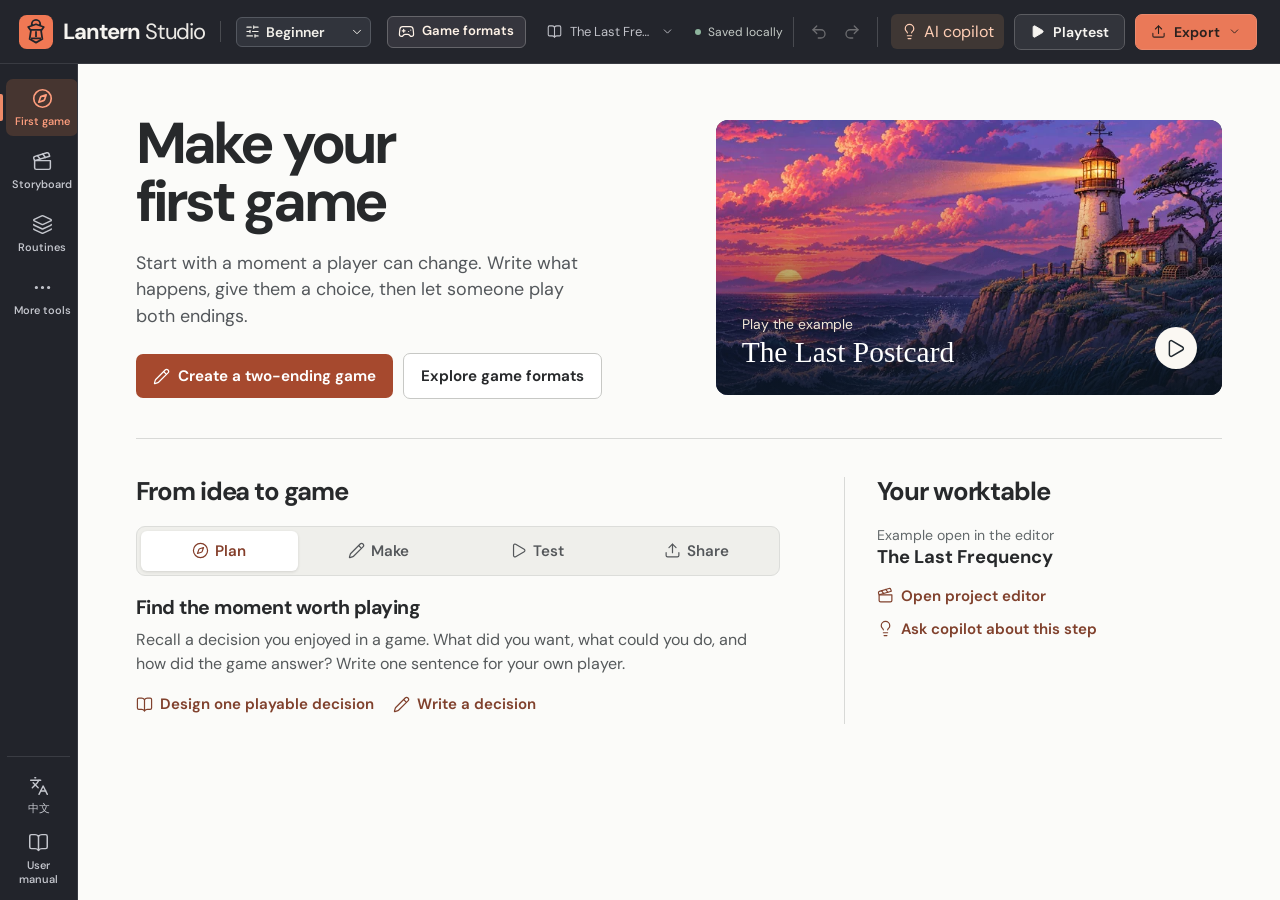
==== lantern-studio/index.html @ ae43531f "Host Lantern Studio on GitHub Pages and link both portfolio languages" ====
<!doctype html>
<html lang="en">
  <head>
    <meta charset="UTF-8" />
    <meta name="viewport" content="width=device-width,initial-scale=1" />
    <meta name="theme-color" content="#202328" />
    <meta
      name="description"
      content="Create visual novels, tile adventures, crate puzzles, point-and-click mysteries and creature encounters in English or Chinese. Reuse your media and export games that play offline."
    />
    <link rel="icon" href="./lantern.svg" />
    <title>Lantern Studio · Indie game maker</title>
    <script type="module" crossorigin src="./assets/index-CdJueUzK.js"></script>
    <link rel="stylesheet" crossorigin href="./assets/index-Cy7EcXtI.css">
  </head>
  <body>
    <div id="app"></div>
    <div id="overlay"></div>
    <div id="toast" role="status" aria-live="polite"></div>
  </body>
</html>
---- lantern-studio/assets/index-Cy7EcXtI.css ----
@font-face{font-family:DM Sans Variable;font-style:normal;font-display:swap;font-weight:100 1000;src:url(./dm-sans-latin-ext-wght-normal-BOFOeGcA.woff2)format("woff2-variations");unicode-range:U+100-2BA,U+2BD-2C5,U+2C7-2CC,U+2CE-2D7,U+2DD-2FF,U+304,U+308,U+329,U+1D00-1DBF,U+1E00-1E9F,U+1EF2-1EFF,U+2020,U+20A0-20AB,U+20AD-20C0,U+2113,U+2C60-2C7F,U+A720-A7FF}@font-face{font-family:DM Sans Variable;font-style:normal;font-display:swap;font-weight:100 1000;src:url(./dm-sans-latin-wght-normal-Xz1IZZA0.woff2)format("woff2-variations");unicode-range:U+??,U+131,U+152-153,U+2BB-2BC,U+2C6,U+2DA,U+2DC,U+304,U+308,U+329,U+2000-206F,U+20AC,U+2122,U+2191,U+2193,U+2212,U+2215,U+FEFF,U+FFFD}*{box-sizing:border-box}:root{color:#25262a;font-synthesis:none;--ink:#24252a;--muted:#65666c;--line:#dededc;--paper:#fbfbf9;--accent:#ea7958;--dark:#22242b;--mono:"Cascadia Code", "SFMono-Regular", Consolas, monospace;background:#f8f8f6;font-family:DM Sans Variable,Microsoft YaHei,system-ui,sans-serif;font-size:16px}body{margin:0}button,input,select,textarea{font:inherit}button{cursor:pointer;color:inherit}button:disabled{cursor:default;opacity:.4}button:focus-visible,a:focus-visible,summary:focus-visible{outline-offset:3px;outline:3px solid #be583b}input:focus,textarea:focus,select:focus{outline-offset:1px;outline:2px solid #bf664e}svg{flex-shrink:0}button{background:0 0;border:0}button,select,input{touch-action:manipulation}.topbar{color:#f6f4f0;background:#23252c;border-bottom:1px solid #393b42;align-items:center;gap:24px;height:64px;padding:0 23px 0 19px;display:flex}.brand{white-space:nowrap;align-items:center;gap:10px;display:flex}.brand img{width:34px;height:34px}.brand strong{letter-spacing:-1.15px;font-size:22px;font-weight:740}.brand strong span{color:#ebe9e5;font-weight:410}.top-sep{background:#494b50;width:1px;height:21px}.top-work{color:#c0c1c8;align-items:center;gap:8px;font-size:13px;display:flex}.top-actions{align-items:center;gap:10px;margin-left:auto;display:flex}.saved{color:#c4cac6;white-space:nowrap;align-items:center;gap:7px;font-size:12px;display:flex}.saved span{background:#8eb59e;border-radius:50%;width:6px;height:6px}.saved.saving span{background:#deb571}.saved.error span{background:#f87962}.history{border-left:1px solid #484a50;border-right:1px solid #484a50;gap:3px;margin-right:3px;padding:0 10px;display:flex}.iconbtn{border-radius:5px;place-items:center;min-width:30px;height:30px;padding:4px;display:inline-grid}.iconbtn:hover:not(:disabled){background:#85858517}.topbar .iconbtn:hover:not(:disabled){background:#ffffff13}.topbar .iconbtn:disabled{opacity:.35}.topbar .playbtn,.topbar .exportbtn{border-radius:7px;justify-content:center;align-items:center;gap:8px;height:36px;padding:0 15px;font-size:14px;font-weight:640;display:flex}.playbtn{background:#32343b;border:1px solid #5b5c61}.playbtn:hover{background:#41434a}.playbtn svg{fill:currentColor;stroke-width:1.5px}.exportbtn,.primary{background:var(--accent);color:#2b211e;border:1px solid #eb896d;font-weight:650}.exportbtn:hover,.primary:hover{background:#f08a6c}.shell{height:calc(100dvh - 64px);min-height:0;display:flex}.rail{background:var(--dark);color:#c5c7ce;scrollbar-width:thin;border-right:1px solid #373941;flex-direction:column;flex:none;justify-content:space-between;width:78px;padding:15px 0 13px;display:flex;overflow:auto}.rail-main,.rail-foot{gap:6px;display:grid}.railbtn{width:calc(100% - 12px);min-height:57px;color:inherit;border-radius:7px;flex-direction:column;justify-content:center;align-items:center;gap:5px;margin:0 6px;font-size:11px;font-weight:540;display:flex;position:relative}.railbtn:hover{color:#fff;background:#ffffff0a}.railbtn.active{color:#ff9e7e;background:#463530}.railbtn.active:before{content:"";background:#ee8a68;border-radius:0 2px 2px 0;width:3px;height:27px;position:absolute;left:-6px}.railbtn.active svg{stroke-width:1.9px}.rail-foot{border-top:1px solid #3a3c43;margin:12px 7px 0;padding-top:10px}.rail-foot .railbtn{width:100%;margin:0}.outline{border-right:1px solid var(--line);background:#f6f6f3;flex-direction:column;flex:none;width:234px;min-height:0;display:flex}.outline-head{border-bottom:1px solid var(--line);padding:26px 18px 21px}.eyebrow,.outline-caption>span,.kicker,.scene-info small,.map-content>small{font:600 10px/1.3 var(--mono);letter-spacing:1.4px;color:#6a6c70}.project-name{letter-spacing:-.65px;text-align:left;justify-content:space-between;align-items:center;gap:8px;width:100%;padding:7px 0 0;font-size:18px;font-weight:740;display:flex}.project-name svg{color:#777b7d}.outline-caption{justify-content:space-between;align-items:center;padding:17px 13px 8px 18px;display:flex}.scene-list{scrollbar-width:thin;flex:0 auto;padding:0 9px;overflow:auto}.scene-item{text-align:left;border:1px solid #0000;border-radius:7px;align-items:center;gap:10px;width:100%;min-height:60px;margin-bottom:3px;padding:8px 7px;display:flex}.scene-item.current{background:#f9e8df;border-color:#edc5b6}.scene-item:not(.current):hover{background:#eaeae5}.scene-thumb{color:#6c6c70;background:#e2e0da;border-radius:4px;flex:none;place-items:center;width:45px;height:38px;display:grid;overflow:hidden}.scene-thumb img{object-fit:cover;width:100%;height:100%}.scene-info{flex-direction:column;gap:4px;min-width:0;display:flex}.scene-info small{letter-spacing:1.04px;font-size:9px}.scene-info em{color:#8c4b34;font-style:normal}.scene-info b{letter-spacing:-.2px;overflow-wrap:anywhere;font-size:13.5px;font-weight:630;line-height:1.3}.scene-item.current .scene-info b{color:#843d2b}.outline-add{color:#5e6060;border:1px dashed #bbbdb9;border-radius:6px;flex-shrink:0;justify-content:center;align-items:center;gap:7px;margin:13px 15px 12px;padding:9px 6px;font-size:13px;display:flex}.outline-add:hover{background:#edede8}.outline-foot{color:#62656a;border-top:1px solid var(--line);align-items:center;gap:7px;margin-top:auto;padding:16px;font-size:12px;display:flex}.outline-foot span{color:#939593}.workframe{flex-direction:column;flex:1;min-width:0;display:flex;position:relative}.mobilebar{display:none}.workspace{scrollbar-width:thin;background:#fbfbf9;flex:1;min-height:0;overflow:auto}.workspace:focus{outline:none}.learning-project{min-width:0;max-width:min(36vw,350px)}.learning-project span{text-overflow:ellipsis;white-space:nowrap;overflow:hidden}.learning-project svg{flex:none}.work-inner:has(#learning){max-width:1460px;padding:clamp(18px,3vw,46px) clamp(14px,3.7vw,60px) 52px}.work-inner{max-width:1500px;margin:auto;padding:31px clamp(22px,2.3vw,40px) 42px}.scene-heading{justify-content:space-between;align-items:center;gap:12px;margin-bottom:21px;display:flex}.kicker{letter-spacing:1.25px;color:#66696c;align-items:center;gap:9px;font-size:10px;display:flex}.kicker-line{background:#c96344;width:19px;height:2px}.kicker-slash{color:#b2b1ae}.scene-heading h1,.page-head h1{letter-spacing:-1.75px;overflow-wrap:anywhere;margin:8px 0 0;font-size:clamp(29px,2.5vw,43px);font-weight:690;line-height:1.13}.scene-more{background:#fff;border:1px solid #d9d9d5;width:31px;height:31px}.stage{aspect-ratio:1.96;background-color:#303b4c;background-image:var(--stage-image,linear-gradient(135deg, #3f5062, #232636));isolation:isolate;color:#fff;background-position:50%;background-size:cover;border-radius:10px;width:100%;min-height:245px;position:relative;overflow:hidden;box-shadow:0 2px 5px #282b3820}.stage:before{content:"";z-index:-1;pointer-events:none;background:linear-gradient(#0000,#13141b12 20%,#11141ad4 100%);position:absolute;inset:35% 0 0}.stage-top{justify-content:space-between;align-items:center;display:flex;position:absolute;top:13px;left:14px;right:13px}.preview-chip,.expand{-webkit-backdrop-filter:blur(5px);backdrop-filter:blur(5px);color:#fff;background:#151823ad;border:1px solid #ffffff3b;border-radius:5px;align-items:center;gap:7px;display:inline-flex}.preview-chip{font:600 9px/1 var(--mono);letter-spacing:1px;padding:6px 8px}.expand{place-items:center;width:27px;min-width:27px;height:27px;display:grid}.expand svg{width:14px;height:14px}.stage-dialog{color:#f9f6f0;-webkit-backdrop-filter:blur(5px);backdrop-filter:blur(5px);background:#1d2030df;border:1px solid #cbc8dc5e;border-left:3px solid #ed9573;border-radius:6px;padding:13px 81px 14px 15px;position:absolute;bottom:13px;left:14px;right:14px}.speaker-chip{font:650 10px/1.2 var(--mono);text-transform:uppercase;letter-spacing:1.45px;color:#ffb193}.stage-dialog p{white-space:pre-wrap;max-height:5.8em;margin:5px 0 0;font-family:Georgia,Songti SC,SimSun,serif;font-size:clamp(15px,1.24vw,20px);font-weight:400;line-height:1.4;overflow:auto}.stage-page{color:#ebe7e3;align-items:center;gap:1px;display:flex;position:absolute;bottom:10px;right:8px}.stage-page .iconbtn{min-width:17px;height:24px;padding:0}.stage-page .iconbtn svg{width:13px}.stage-page small{font:10px var(--mono);color:#d3ced1}.script-head{flex-wrap:wrap;justify-content:space-between;align-items:center;gap:8px;margin:26px 0 12px;display:flex}.script-head>div{align-items:center;gap:9px;display:flex}.script-head h2,.ins-header h2{letter-spacing:-.65px;margin:0;font-size:19px;font-weight:680}.section-icon{color:#585b60;place-items:center;display:grid}.count{color:#676b6d;font:600 11px var(--mono);text-align:center;background:#eaeae6;border-radius:4px;min-width:20px;padding:3px 5px}.outline-button,.secondary,.primary,.textbtn{border-radius:6px;justify-content:center;align-items:center;gap:7px;font-size:14px;font-weight:560;display:inline-flex}.outline-button,.secondary{background:#fff;border:1px solid #d6d7d2;padding:7px 10px}.outline-button{font-size:12px}.outline-button:hover,.secondary:hover,.menu-action:hover{background:#f0f0ec}.script-list{background:#fff;border:1px solid #dadbd6;border-radius:8px;overflow:hidden}.script-row{text-align:left;align-items:flex-start;gap:13px;width:100%;padding:14px 15px 15px;display:flex}.script-row+.script-row{border-top:1px solid #e7e7e3}.script-row:hover{background:#f8f7f3}.line-num{font:11px/18px var(--mono);color:#93949b;padding-top:1px}.script-copy{flex-direction:column;flex:1;gap:6px;min-width:0;display:flex}.speaker-name{align-items:center;gap:6px;font-size:13px;font-weight:700;display:flex}.speaker-name i{border-radius:2px;width:7px;height:7px}.speaker-name small{color:#727479;background:#f2f2ee;border-radius:3px;margin-left:2px;padding:2px 5px;font-size:10px;font-weight:470}.line-copy{color:#505157;white-space:pre-wrap;overflow-wrap:anywhere;font-size:14px;line-height:1.47}.script-row>svg{color:#929599;opacity:0}.script-row:hover>svg,.script-row:focus-visible>svg{opacity:1}.empty{color:#6a6b70;padding:4px 16px;font-size:14px}.inspector{border-left:1px solid var(--line);scrollbar-width:thin;background:#f7f7f4;flex:none;width:258px;overflow:auto}.ins-header{border-bottom:1px solid var(--line);align-items:center;gap:9px;padding:25px 20px 18px;display:flex}.ins-header svg{color:#61646b}.ins-header h2{font-size:17px}.ins-section{border-bottom:1px solid var(--line);padding:20px}.ins-section h3{letter-spacing:-.2px;margin:0 0 16px;font-size:14px;font-weight:700}.ins-title{color:#595b61;justify-content:space-between;align-items:baseline;display:flex}.ins-title h3{color:var(--ink)}.field{flex-direction:column;gap:7px;min-width:0;margin:12px 0 0;display:flex}.field>span:first-child{color:#65666b;font-size:12px;font-weight:570}.field input,.field select,.field textarea,.ins-section>select{color:#34363b;background:#fff;border:1px solid #d6d7d1;border-radius:6px;width:100%;min-width:0;padding:9px 10px;font-size:13px;display:block}.field select,.ins-section>select{appearance:none;background:#fff url("data:image/svg+xml,%3Csvg xmlns='http://www.w3.org/2000/svg' width='13' height='13' viewBox='0 0 24 24' fill='none' stroke='%23565960' stroke-width='2'%3E%3Cpath d='m6 9 6 6 6-6'/%3E%3C/svg%3E") right 9px center no-repeat;padding-right:28px}.select-wrap,.bg-select{align-items:center;width:100%;min-width:0;display:flex;position:relative}.select-wrap>svg{pointer-events:none;color:#65696b;position:absolute;left:10px}.select-wrap select{padding-left:34px}.bg-select{background:#fff;border:1px solid #d6d7d1;border-radius:6px;gap:8px;min-height:42px;padding:4px 8px 4px 4px}.bg-select img,.bg-select .noart{object-fit:cover;border-radius:3px;width:41px;height:30px}.bg-select span{flex:1;font-size:13px}.bg-select select{opacity:0;cursor:pointer;width:100%;position:absolute;inset:0}.bg-select:focus-within{outline:2px solid #bf664e}.flow-label{color:#65666b;margin-bottom:8px;font-size:12px}.flow-label span{font:10px var(--mono);color:#65666b;background:#e8e8e3;border-radius:3px;padding:2px 4px}.flow-choice{text-align:left;background:#fff;border:1px solid #dcdcd6;border-radius:6px;align-items:flex-start;gap:7px;width:100%;margin:6px 0;padding:10px 7px;display:flex}.flow-choice:hover{border-color:#bf977f}.choice-glyph{color:#75618c;background:#efe8f6;border-radius:4px;flex:none;place-items:center;width:23px;height:23px;display:grid}.flow-choice>span:nth-child(2){flex:1;min-width:0}.flow-choice b{font-size:12px;font-weight:600;line-height:1.4;display:block}.flow-choice small{color:#61646a;align-items:center;gap:3px;margin-top:3px;font-size:11px;display:flex}.flow-choice>svg{color:#999b9c;align-self:center}.plain-add,.textbtn{color:#65676b;align-items:center;gap:6px;padding:5px 0;font-size:12px;display:inline-flex}.plain-add{color:#8e4e39;margin-top:5px;font-weight:650}.ins-bottom{padding:12px 20px}.ins-section>select{font-size:13px}.page-head{margin:2px 0 25px}.page-head p,.modal:where(:not(.play-modal,.stage-modal)) p,.hint{color:#62646a;font-size:15px;line-height:1.6}.page-head h1{margin-bottom:11px}.page-head p{max-width:680px}.map-grid{grid-template-columns:repeat(auto-fit,minmax(min(100%,200px),1fr));gap:16px;display:grid}.map-card{background:#fff;border:1px solid #d9d9d4;border-radius:8px;overflow:hidden}.map-img{background:#3b4551 50%/cover;height:80px}.map-content{padding:14px}.map-title{text-align:left;padding:5px 0 12px;font-size:17px;font-weight:660;display:block}.map-title:hover{text-decoration:underline}.map-edge,.map-end{text-align:left;color:#654842;border-top:1px solid #eae8e1;align-items:flex-start;gap:6px;width:100%;padding:7px 0;font-size:13px;line-height:1.4;display:flex}.map-edge small{color:#68706f;font-size:11px;display:block}.source-actions{flex-wrap:wrap;gap:9px;margin-bottom:13px;display:flex}.source-actions svg{width:16px}.primary,.secondary{padding:9px 12px}.source-note{white-space:pre-wrap;color:#42684d;margin:12px 0;font-size:14px}#source-area{resize:vertical;color:#f0eee6;width:100%;height:54vh;font:13px/1.6 var(--mono);background:#272a32;border:1px solid #45464d;border-radius:8px;padding:18px}.work-inner:has(#library){padding:0}.ls-lib{padding:30px!important}#toast{z-index:150;color:#fff;opacity:0;pointer-events:none;background:#26282f;border-radius:8px;max-width:90vw;padding:11px 16px;font-size:14px;transition:transform .15s;position:fixed;bottom:20px;left:50%;transform:translate(-50%,12px);box-shadow:0 4px 18px #0003}#toast.visible{opacity:1;transform:translate(-50%)}.shade{z-index:70;-webkit-backdrop-filter:blur(3px);backdrop-filter:blur(3px);background:#14182078;place-items:center;padding:20px;display:grid;position:fixed;inset:0}.modal{background:#fbfbf8;border:1px solid #dcdad4;border-radius:13px;width:min(100%,475px);max-height:90dvh;overflow:auto;box-shadow:0 25px 100px #15172043}.modal>header{border-bottom:1px solid var(--line);justify-content:space-between;align-items:center;gap:18px;padding:16px 21px;display:flex}.modal h2{letter-spacing:-.75px;margin:0;font-size:21px}.modal-body{padding:19px 21px 21px}.modal-body>p:first-child{margin-top:0}.modal-body .field{margin:0 0 14px}.modal-body .field>span:first-child{font-size:13px}.modal-body .field input,.modal-body .field select,.modal-body .field textarea{font-size:15px}.modal-body textarea{resize:vertical;min-height:110px;line-height:1.5}.form-foot{justify-content:flex-end;align-items:center;gap:8px;margin-top:20px;display:flex}.form-foot:has(.copy-choice) .primary{order:1}.form-foot>:first-child:not(:only-child){margin-right:auto}.smalltools{gap:4px;display:flex}.conditions,.diagnostics{border:1px solid #dddcd6;border-radius:6px;margin:10px 0;padding:10px;font-size:14px}.conditions summary,.diagnostics summary{cursor:pointer;color:#53565a}.conditions[open] summary{margin-bottom:12px}.guide h3{margin:16px 0 6px;font-size:16px}.guide h3:first-child{margin-top:0}.guide ol{color:#57595d;padding-left:24px;font-size:14px;line-height:1.6}.guide li{margin:6px 0;padding-left:3px}.guide p{margin:4px 0;font-size:14px}.menu-list,.export-list{gap:5px;display:grid}.menu-action{text-align:left;border:1px solid #deded6;border-radius:6px;align-items:center;gap:11px;padding:12px;font-size:14px;display:flex}.menu-action svg:last-child:not(:first-child){margin-left:auto}.export-option{text-align:left;background:#fff;border:1px solid #dadbd5;border-radius:7px;align-items:center;gap:11px;padding:13px 11px;display:flex}.export-option:hover{background:#fffaf6;border-color:#c57e64}.export-option>span:nth-child(2){flex:1;min-width:0}.export-option b,.import-info b,.export-project b{font-size:14px;display:block}.export-option small,.import-info small,.export-project small{color:#696c71;margin-top:3px;font-size:12px;line-height:1.4;display:block}.export-icon{color:#8d4e39;background:#f7e8dd;border-radius:7px;place-items:center;width:35px;height:35px;display:grid}.export-option em{font:11px var(--mono);color:#777}.import-info,.export-project{align-items:center;gap:12px;margin-bottom:16px;display:flex}.import-info>svg,.export-project>svg{color:#826b63}.error-box{color:#853c30;white-space:pre-wrap;overflow-wrap:anywhere;background:#ffede8;border-radius:6px;padding:12px;font-size:13px}#export-state{margin:12px 0 0;font-size:13px}#export-state:empty{display:none}.stage-modal,.play-modal{width:min(100%,1000px)}.stage-modal .modal-body,.play-modal .modal-body{padding:0}.stage-modal .stage{aspect-ratio:16/9;border-radius:0}.stage-modal [data-act=expand]{display:none}.play-modal #game-player{height:min(66vw,71dvh);min-height:min(480px,70dvh)}.play-modal .lantern-player{min-height:100%}@media (min-width:1600px){.outline{width:263px}.inspector{width:288px}.work-inner{max-width:1300px}.stage{max-height:570px}.scene-item{min-height:65px}.scene-info b{font-size:15px}.rail{width:86px}}@media (max-width:1250px){.outline{width:193px}.inspector{width:222px}.ins-section{padding:17px 15px}.work-inner{padding:23px 20px 35px}.scene-item{gap:7px}.scene-thumb{width:39px}.rail{width:68px}.stage{min-height:235px}.outline-head{padding-left:15px}.scene-info b{font-size:13px}.stage-dialog{padding-right:65px}.railbtn{font-size:10px}}@media (max-width:1050px){.inspector{display:none}.inspector.mobile-open{z-index:25;width:260px;display:block;position:absolute;top:64px;bottom:0;right:0;box-shadow:-7px 4px 24px #24262f26}.workframe:has(+.inspector) .mobilebar{justify-content:flex-end;height:28px;padding:4px 16px 0;display:flex}.mobilebar [data-act=outline]{display:none}.work-inner{padding-top:19px}.stage{aspect-ratio:1.95}.scene-heading{margin-bottom:16px}.inspector.mobile-open{top:94px}}@media (max-width:750px){.topbar{gap:10px;height:55px;padding:0 12px}.top-sep,.top-work,.history,.saved{display:none}.brand img{width:29px;height:29px}.brand{gap:7px}.brand strong{font-size:18px}.top-actions{gap:6px}.topbar .playbtn,.topbar .exportbtn{gap:5px;height:33px;padding:0 9px;font-size:12px}.shell{height:calc(100dvh - 55px);padding-bottom:56px}.rail{z-index:30;border:0;flex-direction:row;justify-content:space-around;width:100%;height:56px;padding:0 3px;position:fixed;bottom:0;left:0;right:0}.rail-main,.rail-foot{display:contents}.railbtn,.rail-foot .railbtn{border-radius:0;flex:1;gap:3px;width:auto;min-height:52px;margin:0;font-size:9px}.railbtn.active:before{width:50%;height:2px;top:0;left:25%}.railbtn svg{width:19px}.railbtn span{text-align:center;line-height:1.08}.mobilebar .learning-project{white-space:nowrap;text-overflow:ellipsis;display:block;overflow:hidden}.mobilebar .learning-project svg{vertical-align:middle;margin-right:5px}.outline{display:none}.outline.mobile-open{z-index:25;width:235px;display:flex;position:absolute;top:92px;bottom:56px;left:0;box-shadow:5px 4px 22px #22252c2b}.mobilebar{background:#f5f5f1;border-bottom:1px solid #e4e4df;justify-content:space-between;align-items:center;height:37px;padding:4px 14px;display:flex}.workframe:has(+.inspector) .mobilebar{background:#f5f5f1;border-bottom:1px solid #e4e4df;justify-content:space-between;align-items:center;height:37px;padding:4px 14px;display:flex}.mobilebar [data-act=outline]{display:inline-flex}.inspector.mobile-open{top:92px;bottom:56px}.work-inner{padding:17px 15px 27px}.scene-heading h1{font-size:29px}.kicker{font-size:9px}.stage{aspect-ratio:1.68;min-height:215px}.stage-top{top:9px;left:9px;right:9px}.stage-dialog{padding:8px 48px 10px 10px;bottom:8px;left:8px;right:8px}.stage-dialog p{font-size:15px;line-height:1.3}.stage-page{gap:0;bottom:4px;right:2px}.stage-page small{font-size:8px}.stage-page .iconbtn{min-width:12px}.script-head{margin-top:19px}.script-head h2{font-size:18px}.script-row{gap:8px;padding:12px 10px}.line-copy{font-size:14px}.shade{padding:10px}.modal{max-height:91dvh}.modal>header{padding:12px 16px}.modal-body{padding:16px}.play-modal #game-player{height:70dvh}.ls-lib{padding:19px 15px!important}.page-head h1{font-size:32px}.topbar .playbtn svg{width:13px}}@media (prefers-reduced-motion:reduce){*{scroll-behavior:auto!important;transition:none!important}}.stage-portrait{object-fit:contain;object-position:left bottom;pointer-events:none;max-width:60%;height:91%;position:absolute;bottom:0;left:5%}.stage-dialog,.stage-top{z-index:1}#toast:empty{display:none}.scene-info small,.line-num,.speaker-name small,.export-option em{color:#606268}.mobile-meta,.source-actions [hidden]{display:none}.recover-draft{color:#913e2c;cursor:pointer;font:inherit;background:0 0;border:0;padding:.25rem;text-decoration:underline}@media (max-width:750px){.mobile-meta:has(.recover-draft) .mobile-status{clip-path:inset(50%);width:1px;height:1px;position:absolute;overflow:hidden}.mobile-meta .recover-draft{max-width:5rem;font-size:11px}.mobile-meta{align-items:center;gap:3px;display:flex}.mobile-meta .iconbtn{width:28px;min-width:28px;height:28px}.mobile-meta .iconbtn svg{width:15px}.mobile-meta .mobile-status{color:#585e58;gap:4px;margin-left:4px;font-size:10px;display:flex}.mobilebar .saved span{background:#487756;width:5px;height:5px}.mobilebar .saved.error span{background:#ad412a}.mobilebar .saved.saving span{background:#906528}.mobilebar{gap:3px}}@media (max-width:520px){.topbar{gap:5px;padding-inline:7px}.topbar .top-actions{gap:4px}.topbar .format-launch svg,.topbar .playbtn svg,.topbar .exportbtn svg:first-child{display:none}.topbar .playbtn,.topbar .exportbtn{white-space:nowrap;gap:3px;padding-inline:7px}}@media (max-width:400px){.topbar .brand strong{clip-path:inset(50%);width:1px;height:1px;position:absolute;overflow:hidden}}.live-preview{color:#f8f5e8;text-align:start;background:#203834;border:1px solid #35504a;border-radius:.65rem;align-items:stretch;gap:0;min-width:0;margin:.8rem 0 1rem;display:flex;overflow:hidden}.live-preview>div{flex:1;min-width:0;padding:.75rem .95rem}.live-preview>img,.live-preview>canvas{object-fit:cover;align-self:center;width:clamp(64px,26%,170px);height:auto;min-height:72px;max-height:160px}.live-preview canvas{image-rendering:pixelated;object-fit:contain}.live-preview small,.live-preview strong{color:#b4dcce;display:block}.live-preview small{letter-spacing:.04em;font-size:.72rem;font-weight:600;line-height:1.2}.live-preview strong{color:#fff0b9;margin-top:.4rem;font-size:.88rem}.live-preview p{font:inherit;color:#fff;white-space:pre-wrap;overflow-wrap:anywhere;min-height:1.45em;max-height:13rem;margin:.25rem 0 0;font-size:.95rem;line-height:1.45;overflow-y:auto}.topbar .copilot-launch{color:#ffceb5;white-space:nowrap;background:#3f3734;border-radius:6px;justify-content:center;align-items:center;gap:6px;padding:7px 10px;display:inline-flex}.topbar .copilot-launch:hover{color:#fff;background:#5a443d}#extension-css,#extension-js,.extension-example{tab-size:2;font:.85rem/1.45 ui-monospace,Consolas,monospace}.extension-example{max-height:14rem;padding:.6rem;overflow:auto}.web-code-feedback{align-items:center;gap:.7rem;margin:.3rem 0 .85rem;font-size:.85rem;display:flex}.web-code-feedback button[hidden]{display:none}.source-scope{align-items:center;gap:.75rem;margin:.85rem 0;font-size:.9rem;display:flex}.source-scope select{border:1px solid #bbc6c2;border-radius:.35rem;max-width:70%;padding:.4rem}.rpg-rehearsal{background:#f6f7ef;border:1px solid #c9d5c9;border-radius:.8rem;padding:1rem}.rpg-rehearsal>p{color:#49594e;margin:.5rem 0;font-size:.85rem}.rpg-rehearsal-game{max-height:36rem;overflow:auto}.rpg-rehearsal-game .qr-layout{grid-template-columns:1fr}.qr-columns .rehearsing>:not(.rpg-rehearsal-game){display:none}.rpg-rehearsal-game .qr-stage{flex-direction:column;display:flex}.rpg-rehearsal-game .qr-stage>[data-event-report]{order:-1}.rpg-rehearsal-game .qr-player{min-height:0}.rpg-rehearsal-game .qr-player>header{padding-block:.6rem}@media (max-width:700px){.qr-columns>.rehearsing{z-index:3;background:#f6f7ef;border:1px solid #859c8e;border-radius:.6rem;align-self:start;position:sticky;top:0}.rpg-rehearsal-game{max-height:min(19rem,36dvh)}.qr-columns:has(>.rehearsing)>:last-child :is(input,textarea,select,button){scroll-margin-block-start:min(20rem,38dvh)}}@media (max-width:870px){.topbar .copilot-launch{min-width:34px;height:34px;padding:5px}.topbar .copilot-launch span{display:none}}.my-editor,.my-guide,.my-game{text-align:start;overflow-wrap:anywhere;min-width:0;font:1rem/1.5 DM Sans,Microsoft YaHei,system-ui,sans-serif}:is(.my-editor,.my-guide,.my-game) *{box-sizing:border-box}:is(.my-editor,.my-guide,.my-game) :is(h1,h2,h3,p,blockquote){margin:0}:is(.my-editor,.my-guide,.my-game) :is(button,input,select,textarea){font:inherit}:is(.my-editor,.my-guide,.my-game) button{cursor:pointer;line-height:1.3}:is(.my-editor,.my-guide,.my-game) :focus-visible{outline-offset:3px;outline:3px solid #d17c27}.my-editor,.my-guide{color:#283631;container-type:inline-size}.my-editor-head,.my-game-head,.my-toolbar,.my-tabs,.my-tools,.my-actions,.my-spots{flex-wrap:wrap;align-items:center;gap:.5rem;display:flex}.my-editor-head,.my-game-head{justify-content:space-between;gap:.75rem 1rem}.my-editor-head{margin-bottom:1.1rem}.my-editor h1,.my-guide h1{letter-spacing:-.045em;font-size:clamp(1.8rem,4vw,2.7rem);line-height:1.07}.my-editor h2,.my-guide h2{font-size:1.25rem;line-height:1.3}.my-editor h3{font-size:1.02rem}.my-editor button,.my-guide button,.my-game button{color:#293c33;background:#fff;border:1px solid #bec9c2;border-radius:.5rem;min-height:2.55rem;padding:.47rem .74rem;font-weight:620}.my-editor button[aria-pressed=true],.my-editor button.my-main-btn,.my-game button.my-main-btn,.my-guide button.my-main-btn{color:#fff;background:#315345;border-color:#315345}.my-editor button.my-danger{color:#832e29;justify-self:start}.my-editor .my-help,.my-guide p{color:#4e6055;line-height:1.55}.my-edit-layout{grid-template-columns:minmax(0,1.17fr) minmax(19rem,.9fr);align-items:start;gap:1rem;padding-bottom:2rem;display:grid}.my-canvas-card,.my-inspector,.my-guide section{background:#fffefa;border:1px solid #d5dcd4;border-radius:.75rem;min-width:0;padding:1rem}.my-canvas-card{gap:.7rem;display:grid;position:sticky;top:1rem}.my-inspector,.my-inspector form,.my-guide{gap:.9rem;display:grid}.my-tabs{border-bottom:1px solid #d9ded7;gap:.3rem;padding-bottom:.7rem}.my-tabs button{background:0 0;border-color:#0000}.my-field{align-content:start;gap:.25rem;min-width:0;font-size:.89rem;font-weight:650;display:grid}.my-field :is(select,input,textarea){color:#26392e;background:#fff;border:1px solid #afbdb4;border-radius:.38rem;width:100%;min-width:0;padding:.5rem .58rem;font-weight:450;line-height:1.38;display:block}.my-field textarea{resize:vertical;min-height:4.4rem}.my-inspector form>.my-main-btn{justify-self:start}.my-pair,.my-bounds{grid-template-columns:repeat(2,minmax(0,1fr));gap:.65rem;display:grid}.my-bounds{grid-template-columns:repeat(4,minmax(0,1fr))}.my-inline-form{flex-wrap:wrap;align-items:end;display:flex!important}.my-flags{gap:.45rem;margin:0;padding:0;list-style:none;display:grid}.my-flags li{background:#f0f3ee;border-radius:.35rem;justify-content:space-between;align-items:center;gap:.7rem;padding:.4rem .65rem;display:flex}.my-frame{isolation:isolate;aspect-ratio:16/9;background:#101f24;border-radius:.52rem;place-items:center;width:100%;min-width:0;display:grid;position:relative;overflow:hidden}.my-picture{isolation:isolate;background:radial-gradient(at 55% 24%,#46666e,#253e45 52%,#172c32);max-width:100%;max-height:100%;position:relative;overflow:visible}.my-backdrop{pointer-events:none;-webkit-user-select:none;user-select:none;width:100%;height:100%;display:block;position:absolute;inset:0}.my-empty-art{text-align:center;color:#d3e1d9;font-family:Georgia,serif;font-size:clamp(1rem,3vw,2rem);position:absolute;inset:36% 12% auto}.my-editor button.my-shape,.my-game button.my-marker{z-index:1;color:#fff8e7;background:#182f2b0d;border:1px dashed #f8e8b9;border-radius:.35rem;place-items:center;min-width:0;min-height:0;padding:0;display:grid;position:absolute}.my-editor button.my-shape{touch-action:none;cursor:move;background:#112a3326;box-shadow:0 0 0 1px #193136}.my-editor .my-shape[aria-pressed=true],.my-game .my-marker:is(:hover,:focus-visible,[aria-pressed=true]){z-index:2;background:#1941432e;border:2px solid #ffdb91}.my-shape span,.my-marker span{color:#fff0c5;background:#193b40;border:1px solid #e8cb88;border-radius:50%;place-items:center;width:1.65rem;height:1.65rem;font:700 .85rem/1 DM Sans,system-ui,sans-serif;display:grid;box-shadow:0 1px 4px #0a2225}.my-editor button.my-handle{z-index:4;color:#183337;cursor:nwse-resize;touch-action:none;background:#ffdc96;border-color:#213c3c;min-width:1.7rem;min-height:1.7rem;padding:0;position:absolute;transform:translate(-85%,-85%)}.my-guide{max-width:56rem;margin:0 auto;padding-bottom:2rem}.my-guide section{gap:.5rem;display:grid}.my-guide ol{gap:.5rem;margin:0;padding-inline-start:1.4rem;display:grid}.my-game{color:#f5ead5;--lightningcss-light: ;--lightningcss-dark:initial;color-scheme:dark;background:#12282d;width:100%;height:100%;min-height:0;overflow:auto;container-type:inline-size}.my-game-head,.my-game-body,.my-result{max-width:84rem;margin:auto;padding:clamp(.85rem,2.4vw,1.7rem)}.my-game-head{background:#1c3336;border-bottom:1px solid #466062}.my-game-head h1{color:#f2ddae;font:500 clamp(1.4rem,3.6vw,2.35rem)/1.1 Georgia,Songti SC,serif}.my-game button{color:#f6ecdb;background:#233e41;border-color:#647e78;font-size:.94rem}.my-game button:disabled{opacity:.55;cursor:default}.my-game button.my-main-btn,.my-game .my-spots button[aria-pressed=true]{color:#233738;background:#f5d690;border-color:#f5d690}.my-game-body{grid-template-columns:minmax(0,1.8fr) minmax(15rem,.8fr);align-items:start;gap:clamp(.85rem,2vw,1.6rem);display:grid}.my-game .my-frame{border:1px solid #49625f}.my-game button.my-marker{background:0 0;border-color:#0000}.my-game .my-marker span{width:1.9rem;height:1.9rem}.my-game-panel,.my-action-panel{gap:.65rem;display:grid}.my-game-panel h2,.my-result h2{color:#f2ddae;font:500 clamp(1.4rem,3vw,2rem)/1.15 Georgia,Songti SC,serif}.my-intro,.my-note,.my-result p,.my-document,.my-credit{white-space:pre-wrap}.my-game-panel .my-intro{color:#d6e1d9}.my-action-panel{border-top:1px solid #4a6260;margin-top:.4rem;padding-top:.9rem}.my-game .my-action-panel h3{color:#f0deba;font-size:1.1rem}.my-note{background:#203c40;border-inline-start:3px solid #cba760;border-radius:.3rem;padding:.7rem .8rem}.my-document{background:#24464a;border:1px solid #57736e;border-radius:.35rem;padding:.55rem .65rem;font-family:Georgia,Songti SC,serif;margin-top:.7rem!important}.my-evidence{border-radius:.35rem;max-width:100%;max-height:24rem;margin-top:.65rem;display:block}.my-credit{color:#c5d4c8;margin-top:.4rem;font-size:.76rem;display:block}.my-result{align-content:start;justify-items:start;gap:.9rem;max-width:52rem;display:grid}.my-ending h2{font-size:clamp(2.3rem,7vw,4rem)}.my-eyebrow{letter-spacing:.07em;color:#f3d18c;font-weight:700}@container (width<=57rem){.my-edit-layout,.my-game-body{grid-template-columns:minmax(0,1fr)}.my-canvas-card{position:static}}@container (width<=31rem){.my-inspector,.my-canvas-card{padding:.68rem}.my-pair{grid-template-columns:minmax(0,1fr)}.my-game-head,.my-game-body,.my-result{padding:.75rem}.my-game button,.my-editor button{min-height:2.75rem}.my-bounds{grid-template-columns:repeat(2,minmax(0,1fr))}.my-game button.my-marker,.my-editor button.my-shape{min-height:0}}.ec-player,.ec-editor{--ec-ink:#153f42;--ec-sea:#17645e;--ec-paper:#fffdf7;--ec-line:#bdcec0;--ec-muted:#496367;color:var(--ec-ink);overflow-wrap:anywhere;font-family:DM Sans,system-ui,sans-serif;line-height:1.48}.ec-player *,.ec-editor *,.ec-player,.ec-editor{box-sizing:border-box}.ec-player{background:#eef3e9;height:100%;padding:clamp(.75rem,2vw,1.75rem);overflow:auto}.ec-player h1,.ec-player h2,.ec-player h3,.ec-editor h1,.ec-editor h2{color:var(--ec-ink);margin:0;font-family:Georgia,Songti SC,serif;font-weight:650;line-height:1.12}.ec-player h1,.ec-editor h1{font-size:clamp(1.65rem,4vw,2.7rem)}.ec-player h2,.ec-editor h2{font-size:clamp(1.35rem,3vw,1.9rem)}.ec-play-head,.ec-editor-head{justify-content:space-between;align-items:center;gap:1rem;max-width:1050px;margin:0 auto 1rem;display:flex}.ec-play-head{color:#fff9df;background:#123e40;border-radius:16px;padding:1rem clamp(1rem,3vw,2rem)}.ec-play-head h1,.ec-play-head .ec-kicker{color:#fff9df}.ec-kicker{letter-spacing:.095em;text-transform:uppercase;color:#396864;margin:0 0 .25rem;font-size:.76rem;font-weight:750}.ec-play-layout,.ec-editor-form{grid-template-columns:minmax(0,1.6fr) minmax(0,1fr);align-items:start;gap:1rem;max-width:1050px;margin:auto;display:grid}.ec-stage,.ec-side,.ec-editor-card{background:var(--ec-paper);border:1px solid var(--ec-line);border-radius:15px;min-width:0;padding:clamp(.85rem,2.5vw,1.6rem)}.ec-stage h2,.ec-side h2{margin:0 0 .65rem}.ec-player p,.ec-editor p{margin:.45rem 0 .8rem}.ec-side-art,.ec-portrait{background:#d1e8d9;border-radius:10px;width:100%;margin:0 0 .85rem;display:block;overflow:hidden}.ec-side-art,.ec-portrait img{object-fit:cover;object-position:center 53%;width:100%;height:clamp(115px,20vw,210px);display:block}.ec-portrait img{height:clamp(130px,22vw,240px)}.ec-shell{text-align:center;padding:1rem;font-size:4rem;display:block}.ec-board{grid-template-columns:repeat(var(--ec-cols), minmax(0, 1fr));background:#476f61;border:3px solid #294e49;border-radius:9px;width:min(100%,550px);display:grid;overflow:hidden}.ec-square{aspect-ratio:1;place-items:center;min-width:0;line-height:1;display:grid;position:relative;box-shadow:inset 0 0 0 .5px #35554935}.ec-terrain-grass,.ec-edit-board .ec-terrain-grass{background:radial-gradient(at 27% 72%,#53865566 3%,#0000 5%),radial-gradient(at 64% 21%,#53865588 3%,#0000 5%),#b5cb90}.ec-terrain-path,.ec-edit-board .ec-terrain-path{background:radial-gradient(at 65% 61%,#a58b6388 4%,#0000 6%),radial-gradient(at 20% 39%,#a58b6388 3%,#0000 5%),#e6d3a5}.ec-terrain-rock,.ec-edit-board .ec-terrain-rock{background:radial-gradient(at 36% 65%,#77928c 0 19%,#0000 21%),radial-gradient(at 70% 40%,#7d9990 0 28%,#0000 31%),#526f68}.ec-terrain-water,.ec-edit-board .ec-terrain-water{background:repeating-linear-gradient(166deg,#0000 0 26%,#9cd1bfaa 27% 30%,#0000 30% 45%),#3f8a8d}.ec-site,.ec-traveler{place-items:center;font-size:clamp(.75rem,2.7vw,1.65rem);line-height:1;display:grid;position:absolute}.ec-traveler{z-index:1;color:#ffe77a;background:#25434a;border:2px solid #fff6c2;border-radius:50%;width:64%;height:64%;font-size:clamp(.55rem,2.5vw,1.35rem)}.ec-objective,.ec-intent{font-weight:700}.ec-coordinate,.ec-legend,.ec-file-label,.ec-notice{color:var(--ec-muted);font-size:.87rem}.ec-notice:not(:empty){border-left:3px solid #b77735;padding:.3rem .65rem}.ec-directions,.ec-battle-actions,.ec-nav,.ec-brushes{flex-wrap:wrap;gap:.45rem;display:flex}.ec-player button,.ec-editor button,.ec-file-label{font:inherit;color:#164e4a;cursor:pointer;background:#fafcf5;border:1px solid #7eaaa0;border-radius:8px;min-height:42px;padding:.52rem .85rem;font-size:.92rem;font-weight:650}.ec-player button:hover,.ec-editor button:hover,.ec-file-label:hover{background:#dfebe0}.ec-player button.ec-primary,.ec-editor button.ec-primary,.ec-brushes [aria-pressed=true]{color:#fff;background:#175d57;border-color:#175d57}.ec-player button:focus-visible,.ec-player input:focus-visible,.ec-player summary:focus-visible,.ec-editor :focus-visible,.ec-file-label:focus-within{outline-offset:2px;outline:3px solid #c06d15}.ec-directions button{width:3rem;height:2.9rem;font-size:1.35rem;line-height:1}.ec-battle-actions{margin-top:.9rem}.ec-battle-actions button{text-align:left;flex:10rem}.ec-battle-actions small{font-size:.82em;font-weight:450;display:block}.ec-intent{background:#e5f0de;border:1px solid #a6c9b5;border-radius:8px;padding:.6rem .8rem}.ec-intent.ec-strong{color:#68431b;background:#fff0d4;border-color:#d4aa64}.ec-meter{margin:.55rem 0}.ec-meter>div{justify-content:space-between;gap:.5rem;font-size:.9rem;display:flex}.ec-meter progress{accent-color:#1b7460;border:0;width:100%;height:.65rem;display:block}.ec-stamina progress{accent-color:#a26027}.ec-save{border-top:1px solid var(--ec-line);margin-top:1rem;padding-top:.8rem}.ec-save summary{cursor:pointer;min-height:36px;padding:.3rem 0;font-weight:700}.ec-save button,.ec-stage>button,.ec-file-label{max-width:100%;margin:0 .35rem .45rem 0;display:inline-block}.ec-file-label{position:relative}.ec-file{opacity:0;width:1px;height:1px;position:absolute;overflow:hidden}.ec-credits{white-space:pre-wrap;font-size:.88rem}.ec-editor{max-width:1100px;color:var(--ec-ink);background:#f0f3e9;min-width:0;margin:auto;padding:clamp(.8rem,2vw,1.7rem)}.ec-editor-head{flex-wrap:wrap}.ec-editor .ec-editor-card{margin:0 0 1rem}.ec-editor .ec-map-heading p{color:var(--ec-muted)}.ec-brushes{margin:1rem 0}.ec-editor .ec-edit-board{width:min(100%,480px)}.ec-editor .ec-edit-board button.ec-square{color:#163e39;border:0;border-radius:0;min-height:0;margin:0;padding:0;font-size:clamp(.55rem,1.8vw,1.2rem)}.ec-editor .ec-edit-board button.ec-terrain-rock{color:#fff;background-color:#66867a}.ec-edit-board button:focus-visible{outline-offset:-3px;z-index:1}.ec-editor-form{grid-template-columns:minmax(0,1.15fr) minmax(0,1fr)}.ec-field{margin:.7rem 0;display:block}.ec-field>span{margin-bottom:.24rem;font-size:.86rem;font-weight:700;display:block}.ec-field input,.ec-field textarea,.ec-field select{width:100%;min-width:0;font:inherit;color:#193e3c;background:#fffefa;border:1px solid #9aafa4;border-radius:7px;padding:.5rem .6rem}.ec-field textarea{resize:vertical;min-height:3.6rem}.ec-guide{max-width:880px}.ec-guide h1{margin-bottom:1rem}@media (max-width:720px){.ec-play-layout,.ec-editor-form{grid-template-columns:minmax(0,1fr)}.ec-stage,.ec-side{padding:.8rem}.ec-side-art{display:none}.ec-play-head{gap:.45rem}.ec-portrait img{height:130px}.ec-battle-actions button{flex-basis:8rem}.ec-board{max-width:450px}.ec-editor-head{align-items:start}.ec-nav button,.ec-brushes button{min-height:38px;padding:.42rem .55rem}}.ec-map-size{flex-wrap:wrap;align-items:end;gap:.6rem;margin-top:.7rem;display:flex}.ec-map-size .ec-field{width:5.5rem;margin:0}.ec-map-size .ec-field input{min-height:42px}.tx-player{--tx-ink:#253d3e;--tx-paper:#fcf8ec;--tx-copper:#86472e;box-sizing:border-box;overscroll-behavior:contain;width:100%;height:100%;min-height:0;color:var(--tx-ink);--lightningcss-light:initial;--lightningcss-dark: ;color-scheme:light;background:#f2ecda;font:1rem/1.5 DM Sans,system-ui,Microsoft YaHei,sans-serif;overflow:auto}.tx-player *{box-sizing:border-box}.tx-player-head{color:#fffbeb;background:#203f42;border-bottom:4px solid #bb9664;flex-wrap:wrap;justify-content:space-between;align-items:center;gap:.8rem 1rem;padding:.8rem clamp(.8rem,4vw,2.8rem);display:flex}.tx-book-name{letter-spacing:.01em;font-family:Baskervville,Georgia,Songti SC,serif;font-size:clamp(1.05rem,2.4vw,1.5rem)}.tx-tools{flex-wrap:wrap;align-items:center;gap:.3rem;display:flex}.tx-player button,.tx-player input,.tx-player summary{font:inherit}.tx-player button{cursor:pointer;min-height:2.75rem}.tx-tools button,.tx-sheet button{color:#fff;background:#254c4d;border:1px solid #9cb0a8;border-radius:.28rem;padding:.3rem .65rem}.tx-player button:disabled{cursor:default}.tx-tools button:disabled{color:#c5d4ce;background:0 0;border-color:#758b85}.tx-spread{grid-template-columns:minmax(0,47rem) minmax(9rem,13rem);justify-content:center;align-items:start;gap:clamp(.9rem,3.8vw,2.8rem);max-width:74rem;margin:0 auto;padding:clamp(.8rem,4vw,3.2rem);display:grid}.tx-paper{background:var(--tx-paper);overflow-wrap:anywhere;border:1px solid #d0c3a6;min-width:0;padding:clamp(1rem,4.3vw,3.3rem);box-shadow:0 .35rem 1.6rem #51463312}.tx-paper:before{content:"";border-top:3px solid #9a583c;width:3rem;margin-bottom:1.25rem;display:block}.tx-paper h1{color:#173b3e;letter-spacing:-.035em;margin:0 0 1rem;font:clamp(2rem,5vw,3.45rem)/1.1 Baskervville,Georgia,Songti SC,serif}.tx-prose,.tx-reply{white-space:pre-wrap;overflow-wrap:anywhere;font:clamp(1.08rem,2.2vw,1.32rem)/1.68 Baskervville,Georgia,Songti SC,serif}.tx-prose p{margin:.75em 0}.tx-reply{color:#60422f;border-inline-start:3px solid #be9a6d;margin:1rem 0;padding-inline-start:.85rem}.tx-player:lang(zh-CN) .tx-prose,.tx-player:lang(zh-CN) .tx-reply{line-height:1.9}.tx-paper figure{margin:1rem 0}.tx-paper figure img{object-fit:contain;max-width:100%;max-height:20rem;display:block}.tx-audio{gap:.35rem;margin:1rem 0;font-size:.9rem;display:grid}.tx-audio audio{width:min(100%,24rem)}.tx-bag{border-top:2px solid #a68f67;padding:.6rem .25rem}.tx-bag h2,.tx-choices h2{margin:.4rem 0;font:650 1.05rem/1.45 system-ui,sans-serif}.tx-bag h2:not(:first-child){margin-top:1.3rem}.tx-bag p,.tx-bag li,.tx-choice small,.tx-vocabulary{color:#4b5750;font-size:.9rem}.tx-bag ul,.tx-journal,.tx-vocabulary ul{padding-inline-start:1.25rem}.tx-bag ul,.tx-bag p{margin:.4rem 0}.tx-choices{border-top:1px solid #ccc0a6;margin-top:1.5rem;padding-top:.7rem}.tx-choice{padding:.15rem 0}.tx-choice button{text-align:start;color:#254648;background:#f2f1e3;border:1px solid #b4b8a6;border-radius:.25rem;width:100%;padding:.55rem .8rem;display:block}.tx-choice button:not(:disabled):hover{background:#e5e9d8;border-color:#739187}.tx-choice button:disabled{color:#64675e;background:#f5f1e6;border-style:dashed}.tx-choice small{margin:.12rem .05rem .3rem;display:block}.tx-command{grid-template-columns:minmax(0,1fr) auto;align-items:end;gap:.35rem .55rem;margin:1.2rem 0 .2rem;display:grid}.tx-command label{gap:.25rem;font-size:.88rem;font-weight:650;display:grid}.tx-command input{color:#223634;background:#fffdf8;border:1px solid #9ea69b;border-radius:.25rem;width:100%;min-width:0;min-height:2.75rem;padding:.4rem .55rem}.tx-command button,.tx-player .tx-primary{color:#fff;background:#783e29;border:1px solid #783e29;border-radius:.25rem;padding:.45rem .85rem}.tx-feedback{color:#713e27;grid-column:1/-1;margin:0;font-size:.9rem}.tx-vocabulary summary{cursor:pointer;padding:.4rem 0}.tx-vocabulary ul{margin:.25rem 0}.tx-eyebrow{color:var(--tx-copper);margin:.15rem 0 .5rem;font-size:.87rem;font-weight:700}.tx-sheet{color:#203e3e;background:#fffbed;border:1px solid #8f937e;border-radius:.5rem;width:min(36rem,100vw - 1.5rem);max-height:80vh;padding:1.2rem;overflow:auto}.tx-sheet::backdrop{background:#182d32b8}.tx-sheet-head{border-bottom:1px solid #c6b99c;justify-content:space-between;align-items:center;gap:1rem;padding-bottom:.5rem;display:flex}.tx-sheet h2{margin:0;font:1.8rem Georgia,Songti SC,serif}.tx-journal li{padding:.4rem 0}.tx-journal p{margin:.25rem 0}.tx-player :focus-visible{outline-offset:3px;outline:3px solid #b46124}.tx-tools :focus-visible{outline-color:#f2b87d}@media (max-width:680px){.tx-spread{grid-template-columns:minmax(0,1fr);padding:.6rem}.tx-bag{padding:.65rem .85rem}.tx-player-head{gap:.35rem;padding:.6rem .75rem}.tx-tools{width:100%}.tx-tools button{padding:.3rem .5rem;font-size:.84rem}.tx-paper{padding:1.15rem}.tx-paper:before{margin-bottom:.8rem}}.tx-editor,.tx-guide{box-sizing:border-box;color:#293d38;max-width:79rem;margin:0 auto;padding:clamp(.8rem,2.8vw,2.2rem);font:1rem/1.45 DM Sans,system-ui,Microsoft YaHei,sans-serif}.tx-editor *,.tx-guide *{box-sizing:border-box}.tx-editor h1,.tx-guide h1{letter-spacing:-.04em;margin:0;font-size:clamp(1.6rem,3vw,2.4rem)}.tx-editor h2,.tx-guide h2{margin:.3rem 0 .75rem;font-size:1.12rem}.tx-editor h3{font-size:.98rem}.tx-editor-header,.tx-edit-banner,.tx-toolrow,.tx-tabs,.tx-action-list{flex-wrap:wrap;align-items:center;gap:.5rem;display:flex}.tx-editor-header{justify-content:space-between;margin-bottom:1rem}.tx-editor-header p{margin:.15rem 0}.tx-edit-layout{grid-template-columns:minmax(12rem,17rem) minmax(0,1fr);align-items:start;gap:clamp(.8rem,2vw,1.6rem);display:grid}.tx-edit-side,.tx-edit-content,.tx-guide article{background:#fffcf3;border:1px solid #d9d1bd;border-radius:.6rem;padding:clamp(.8rem,2vw,1.4rem)}.tx-passage-list{gap:.3rem;margin-bottom:.65rem;display:grid}.tx-editor button,.tx-guide button{font:inherit;cursor:pointer;border-radius:.3rem;min-height:2.65rem;padding:.4rem .75rem;font-size:.9rem;font-weight:650;line-height:1.35}.tx-secondary{color:#304b44;background:#fffdf6;border:1px solid #b3b7a7}.tx-editor .tx-primary,.tx-guide .tx-primary{color:#fff;background:#854830;border:1px solid #854830}.tx-editor button:disabled{cursor:default;opacity:.6}.tx-editor .tx-passage-link{text-align:start;overflow-wrap:anywhere;justify-content:space-between;align-items:center;gap:.5rem;display:flex}.tx-passage-link small{color:#5a624f;white-space:nowrap;font-size:.7rem}.tx-passage-link[aria-current=page],.tx-tabs [aria-pressed=true],.tx-action-list [aria-pressed=true]{background:#e8eddf;border-color:#688477}.tx-resources{border-top:1px solid #cbd0bd;margin-top:1.05rem;padding-top:.8rem}.tx-editor summary{cursor:pointer;padding:.35rem 0;font-weight:650}.tx-resources form,.tx-author-form{gap:.75rem;display:grid}.tx-resources form{margin:.5rem 0}.tx-author-form{margin:.85rem 0}.tx-editor form button{justify-self:start}.tx-field{gap:.27rem;min-width:0;display:grid}.tx-field span{font-size:.86rem;font-weight:650}.tx-editor input:not([type=checkbox]),.tx-editor select,.tx-editor textarea{width:100%;min-width:0;font:inherit;color:#243931;background:#fff;border:1px solid #a2ac9f;border-radius:.3rem;padding:.46rem .6rem}.tx-editor textarea{resize:vertical}.tx-edit-banner{border-bottom:1px solid #d9d1bd;justify-content:space-between;padding-bottom:.65rem}.tx-edit-banner .tx-field{max-width:13rem}.tx-check{align-items:center;gap:.45rem;display:flex}.tx-editor .tx-check input{width:1rem;height:1rem}.tx-edit-status:empty{display:none}.tx-edit-status{background:#f5efe2;border-left:3px solid #99704f;padding:.45rem .65rem}.tx-rule-details,.tx-author-form details{border-block:1px solid #d6d5c5;padding:.35rem 0}.tx-rule-grid{grid-template-columns:repeat(2,minmax(0,1fr));gap:.5rem;display:grid}.tx-author-form details>.tx-field{margin:.45rem 0}.tx-editor .tx-action-list{margin-top:.65rem}.tx-editor :focus-visible,.tx-guide :focus-visible{outline-offset:2px;outline:3px solid #a35d32}.tx-guide{max-width:58rem}.tx-guide article+article{margin-top:.75rem}.tx-guide ol,.tx-guide ul{padding-inline-start:1.45rem}.tx-guide li+li{margin-top:.39rem}.tx-guide code{color:#553d28;word-break:break-word;background:#f1ecdd}.tx-guide h1{margin-bottom:.85rem}@media (max-width:730px){.tx-edit-layout{grid-template-columns:minmax(0,1fr)}.tx-passage-list{grid-template-columns:repeat(2,minmax(0,1fr))}.tx-passage-list h2{grid-column:1/-1}.tx-rule-grid{grid-template-columns:1fr}.tx-editor button,.tx-guide button{min-height:2.75rem}}.ff-editor,.ff-player,.ff-guide{box-sizing:border-box;overflow-wrap:anywhere;min-width:0;font-family:DM Sans,Microsoft YaHei,system-ui,sans-serif;line-height:1.5}.ff-editor *,.ff-player *,.ff-guide *{box-sizing:border-box}.ff-editor [hidden],.ff-player [hidden]{display:none!important}.ff-player{--ff-ink:#f6f0df;--ff-gold:#ffcb80;--ff-muted:#c6d1cc;color:var(--ff-ink);--lightningcss-light: ;--lightningcss-dark:initial;color-scheme:dark;background:#11272b;width:100%;height:100%;overflow:auto;container-type:inline-size}.ff-player h1,.ff-player h2,.ff-player h3,.ff-editor h1,.ff-editor h2,.ff-editor h3,.ff-guide h1,.ff-guide h2{letter-spacing:-.025em;color:inherit;margin:0;line-height:1.17}.ff-head,.ff-edit-head{flex-wrap:wrap;justify-content:space-between;align-items:center;gap:.7rem 1.2rem;display:flex}.ff-head{background:#0c1d20;border-bottom:1px solid #3a5154;padding:.85rem clamp(.75rem,3vw,2rem)}.ff-head h1{font-family:Georgia,Songti SC,serif;font-size:clamp(1.25rem,3.4vw,2.2rem);font-weight:500}.ff-tools,.ff-controls,.ff-decisions,.ff-editor-actions{flex-wrap:wrap;gap:.5rem;display:flex}.ff-player button,.ff-editor button,.ff-guide button{font:inherit;cursor:pointer;white-space:normal;border-radius:.55rem;max-width:100%;min-height:42px;padding:.55rem .85rem}.ff-player button{color:var(--ff-ink);background:#1b363a;border:1px solid #567074;font-size:.93rem}.ff-player button:hover:not(:disabled){background:#2b484a}.ff-player button:disabled{opacity:.5;cursor:default}.ff-player .ff-primary{color:#262014;background:#f3c980;border-color:#f3c980;font-weight:650}.ff-player .ff-primary:hover{color:#241a0a;background:#ffdb9e!important}.ff-player :focus-visible,.ff-editor :focus-visible,.ff-guide :focus-visible{outline-offset:3px;outline:3px solid #ec992f}.ff-body,.ff-credits{width:min(100%,60rem);margin:0 auto;padding:clamp(.8rem,3vw,1.8rem)}.ff-title{padding-bottom:.7rem;font-size:clamp(1.35rem,3vw,2rem)}.ff-media{aspect-ratio:16/9;background:#0a171c;border:1px solid #3c5757;border-radius:.72rem;position:relative;overflow:hidden}.ff-media video,.ff-media img{object-fit:contain;width:100%;height:100%;display:block}.ff-unfilmed{display:none}.ff-caption{color:#fff9e7;text-align:center;background:#091718ed;border-radius:.28rem;width:max-content;max-width:96%;margin:0;padding:.23rem .6rem;font-size:clamp(.82rem,2.1vw,1.16rem);line-height:1.3;position:absolute;bottom:.35rem;left:50%;transform:translate(-50%)}.ff-controls{margin:.75rem 0}.ff-decision{border:1px solid #4c6766;border-left:4px solid var(--ff-gold);background:#1b393c;border-radius:.65rem;margin:.9rem 0;padding:clamp(.8rem,2vw,1.2rem)}.ff-decision h3{margin-bottom:.75rem;font-size:clamp(1.15rem,3vw,1.6rem)}.ff-decision h3:focus{outline-offset:.2rem}.ff-timer,.ff-media-options{color:var(--ff-muted);font-size:.9rem}.ff-timer{margin:.7rem 0 .4rem}.ff-media-options{margin:1rem 0}.ff-loading{color:var(--ff-muted);flex-wrap:wrap;flex:1 0 100%;align-items:center;gap:.5rem;font-size:.9rem;display:flex}.ff-transcript{border-top:1px solid #526767;padding:.7rem 0}.ff-transcript summary,.ff-settings summary{cursor:pointer;align-content:center;min-height:38px;font-weight:650}.ff-transcript-copy p,.ff-credits p{white-space:pre-line}.ff-caption-line{color:var(--ff-muted);gap:.65rem;margin:.4rem 0;display:flex}.ff-caption-line time{color:var(--ff-gold);font-variant-numeric:tabular-nums}.ff-editor,.ff-guide{color:#192d2d;width:100%;padding:clamp(.8rem,2.4vw,1.8rem)}.ff-editor{background:#f2f1e9;min-height:100%;container-type:inline-size}.ff-edit-head h1,.ff-guide h1{font-family:Georgia,Songti SC,serif;font-size:clamp(1.7rem,3vw,2.55rem);font-weight:500}.ff-editor button,.ff-guide button{color:#22423e;background:#fffdf6;border:1px solid #b0beb2;font-size:.9rem}.ff-editor button:hover,.ff-guide button:hover{background:#e5ede4}.ff-editor .ff-primary{color:#fffdf2;background:#205a4d;border-color:#205a4d;font-weight:650}.ff-card,.ff-guide{background:#fffdf6;border:1px solid #d2d5c8;border-radius:.8rem}.ff-card{padding:clamp(.8rem,2vw,1.2rem)}.ff-settings{margin:.9rem 0;padding:.4rem 1rem}.ff-settings form{margin:.5rem 0}.ff-edit-layout{grid-template-columns:minmax(12rem,16rem) minmax(0,1fr);align-items:start;gap:.85rem;display:grid}.ff-rail,.ff-inspector{min-width:0}.ff-rail h2,.ff-inspector h2,.ff-guide h2{margin:0 0 .75rem;font-size:clamp(1.2rem,2.4vw,1.6rem)}.ff-rail>.ff-shot-row{text-align:left;background:#f7f7ef;border-color:#0000;align-items:center;gap:.65rem;width:100%;margin:0 0 .45rem;display:flex}.ff-shot-row[aria-pressed=true]{background:#e6f0e5;border-color:#317c68}.ff-shot-row img{aspect-ratio:16/10;object-fit:cover;border-radius:.25rem;width:3.8rem}.ff-shot-row small{color:#56645b;margin-top:.1rem;display:block}.ff-rail .ff-editor-actions{margin-top:1.2rem}.ff-edit-preview{aspect-ratio:16/9;object-fit:contain;background:#102227;border-radius:.55rem;width:100%;max-height:22rem;display:block}.ff-inspector>.lantern-media-fallback{color:#405750;margin-top:.4rem;font-size:.87rem}.ff-shot-form,.ff-settings form{gap:.8rem;display:grid}.ff-shot-form{margin:1rem 0}.ff-shot-form>button,.ff-settings form>button{justify-self:start}.ff-field{flex-direction:column;gap:.22rem;min-width:0;font-size:.88rem;font-weight:600;display:flex}.ff-field input,.ff-field textarea,.ff-field select{width:100%;height:auto;min-height:40px;font:inherit;color:#192d2d;background:#fff;border:1px solid #a7b4a9;border-radius:.4rem;padding:.43rem .53rem;font-weight:400}.ff-field textarea{resize:vertical}.ff-pair{grid-template-columns:1fr 1fr;gap:.7rem;display:grid}.ff-hint,.ff-status{color:#40594f;margin:0;font-size:.91rem}.ff-status:empty{display:none}.ff-edit-list{gap:.75rem;display:grid}.ff-edit-list fieldset{border:1px solid #c7d0c3;border-radius:.5rem;gap:.55rem;min-width:0;margin:0;padding:.7rem;display:grid}.ff-edit-list legend{padding:0 .3rem;font-weight:650}.ff-edit-list button{justify-self:start}.ff-editor .ff-danger{color:#8d392e}.ff-guide{max-width:54rem;margin:auto}.ff-guide h2{margin:1.3rem 0 .65rem}.ff-guide li{margin:.5rem 0}@container (width<=40rem){.ff-edit-layout{grid-template-columns:minmax(0,1fr)}.ff-rail{display:block}.ff-rail>.ff-shot-row{min-height:44px}.ff-tools,.ff-controls{gap:.36rem}.ff-head{padding:.65rem}.ff-player button{min-height:44px;padding:.48rem .66rem}}@container (width<=26rem){.ff-pair{grid-template-columns:minmax(0,1fr)}.ff-decisions{flex-direction:column}.ff-caption{bottom:.1rem}.ff-media{border-radius:.38rem}}.qr-player,.qr-editor{--qr-paper:#fffaf0;--qr-ink:#263d3c;--qr-mute:#4e635c;--qr-line:#b8c2ae;color:var(--qr-ink);overflow-wrap:anywhere;box-sizing:border-box;font:1rem/1.45 DM Sans,system-ui,Microsoft YaHei,sans-serif}.qr-player *,.qr-editor *{box-sizing:border-box}.qr-player{background:#e9ece0;height:100%;padding:clamp(.65rem,2vw,1.6rem);overflow:auto}.qr-header,.qr-layout,.qr-editor>header,.qr-editor>.qr-work,.qr-editor>.qr-nav{width:min(1100px,100%);margin:0 auto}.qr-player h1,.qr-player h2,.qr-editor h1,.qr-editor h2{color:var(--qr-ink);margin:0 0 .55rem;font-family:Georgia,Songti SC,SimSun,serif;line-height:1.14}.qr-player h1,.qr-editor h1{font-size:clamp(1.65rem,4vw,2.65rem)}.qr-player h2,.qr-editor h2{font-size:clamp(1.32rem,3vw,1.9rem)}.qr-player h3,.qr-editor h3{color:var(--qr-ink);margin:.7rem 0 .4rem;font-size:1.1rem;line-height:1.25}.qr-player p,.qr-editor p{margin:.3rem 0 .7rem}.qr-header,.qr-editor>header{color:#fff2d5;background:#244b46;border-radius:12px;flex-wrap:wrap;justify-content:space-between;align-items:center;gap:.65rem;margin-bottom:.85rem;padding:.85rem 1.35rem;display:flex}.qr-header h1,.qr-editor>header h1{color:#fff2d5;margin:0}.qr-over{letter-spacing:.105em;text-transform:uppercase;font-size:.72rem;font-weight:760}.qr-header .qr-over,.qr-editor>header .qr-over{color:#eedcb0;margin:0 0 .2rem}.qr-layout,.qr-columns{grid-template-columns:minmax(0,1.7fr) minmax(0,1fr);align-items:start;gap:.85rem;display:grid}.qr-stage,.qr-aside,.qr-card{border:1px solid var(--qr-line);background:var(--qr-paper);border-radius:12px;min-width:0;padding:clamp(.85rem,2vw,1.4rem)}.qr-cover{object-fit:cover;object-position:center 55%;border-radius:8px;width:100%;max-height:clamp(155px,28vw,290px);margin-bottom:1rem;display:block}.qr-prose,.qr-help,.qr-credits,.qr-note{white-space:pre-wrap}.qr-prose{line-height:1.55}.qr-help,.qr-loc,.qr-stat,.qr-credits{color:var(--qr-mute);font-size:.87rem}.qr-stagehead,.qr-nav,.qr-pad,.qr-choices,.qr-places,.rpg-tools,.qr-actions,.qr-brushes{flex-wrap:wrap;align-items:center;gap:.45rem;display:flex}.qr-stagehead{justify-content:space-between}.qr-board,.qr-duel{width:100%;max-width:590px;image-rendering:pixelated;background:#b3b996;border:2px solid #546d60;border-radius:6px;display:block}.qr-pad,.qr-choices,.qr-places,.qr-brushes,.qr-actions{margin:.7rem 0}.qr-nav{margin-bottom:.8rem}.qr-choices,.qr-places{align-items:stretch}.qr-player button,.qr-editor button,.qr-file{font:inherit;cursor:pointer;color:#244e46;background:#fafbf2;border:1px solid #86a095;border-radius:7px;min-height:42px;padding:.45rem .72rem;font-size:.92rem;font-weight:650}.qr-player button:hover,.qr-editor button:hover{background:#e2eddf}.qr-player button:disabled,.qr-editor button:disabled{opacity:.57;cursor:default}.qr-player button.qr-primary,.qr-editor button.qr-primary,.qr-editor button[aria-pressed=true]{color:#fff9ea;background:#286256;border-color:#286256}.qr-player :focus-visible,.qr-editor :focus-visible,.qr-file:focus-within{outline-offset:2px;outline:3px solid #be6c22}.qr-choices button,.qr-places button{text-align:left;flex:8.4rem}.qr-choices button small,.qr-places button small{font-size:.8em;font-weight:450;display:block}.qr-pad button{min-width:2.7rem}.qr-note,.qr-intent{color:#56401e;background:#efe5c4;border-left:3px solid #ac7638;padding:.55rem .75rem}.qr-credits{border-top:1px solid var(--qr-line);padding-top:.6rem}.qr-meter{margin:.5rem 0}.qr-meter>div{justify-content:space-between;font-size:.86rem;display:flex}.qr-meter progress{accent-color:#377665;width:100%;height:.75rem;display:block}.qr-journal,.qr-storage{border-top:1px solid var(--qr-line);margin-top:.75rem;padding-top:.6rem}.qr-journal p{font-size:.9rem}.qr-storage summary{cursor:pointer;padding:.4rem 0;font-weight:700}.qr-storage button,.qr-file{margin:0 .35rem .4rem 0;display:inline-block}.qr-file{position:relative}.qr-file input{opacity:0;width:1px;height:1px;position:absolute}.qr-stage>button{margin:.25rem .4rem .25rem 0}.qr-editor{background:#edf0e6;padding:clamp(.8rem,2vw,1.65rem)}.qr-editor .qr-card{margin:.65rem 0}.qr-editor .qr-columns{grid-template-columns:minmax(0,1.3fr) minmax(0,1fr)}.qr-field{margin:.65rem 0;display:block}.qr-field>span{margin-bottom:.25rem;font-size:.85rem;font-weight:700;display:block}.qr-field input,.qr-field textarea,.qr-field select{color:#29413d;width:100%;max-width:100%;font:inherit;background:#fffefa;border:1px solid #95aa9a;border-radius:6px;padding:.48rem}.qr-field textarea{resize:vertical;min-height:4rem}.qr-fields{grid-template-columns:repeat(auto-fit,minmax(min(100%,9rem),1fr));gap:.5rem;display:grid}.qr-grid-scroll{max-width:100%;overflow:auto}.qr-edit-grid{grid-template-columns:repeat(var(--qr-cols), minmax(0, 1fr));width:min(100%,490px);min-width:calc(var(--qr-cols) * 1.6rem);border:2px solid #576f62;display:grid}.qr-editor .qr-edit-grid button{aspect-ratio:1;color:#24382f;border:1px solid #75876b;border-radius:0;min-height:0;padding:0;font-size:clamp(.7rem,2vw,1rem)}.qr-edit-grid .qg{background:#aebd94}.qr-edit-grid .qp{background:#deca9e}.qr-edit-grid .qw{background:#8cb9ad}.qr-edit-grid .qs{background:#93a288}.qr-editor .qr-edit-grid [aria-current=true]{outline-offset:-3px;outline:3px solid #8f3728}@media (max-width:700px){.qr-layout,.qr-editor .qr-columns{grid-template-columns:minmax(0,1fr)}.qr-player,.qr-editor{padding:.55rem}.qr-stage,.qr-aside,.qr-card{padding:.8rem}.qr-cover{max-height:170px}.qr-header{padding:.75rem}.qr-places button{flex-basis:7.1rem}.qr-header h1{font-size:1.65rem}.qr-editor .qr-nav button,.qr-editor .qr-brushes button{padding:.4rem .55rem}}.dt-app{--dt-ink:#243a35;--dt-muted:#54665d;--dt-line:#c9d4c9;--dt-paper:#fffef8;--dt-tint:#edf3eb;box-sizing:border-box;max-width:1180px;color:var(--dt-ink);overflow-wrap:anywhere;margin:0 auto;padding:clamp(16px,3vw,38px);font-family:DM Sans Variable,DM Sans,system-ui,sans-serif;line-height:1.45}.dt-app *,.devtools-game-dialog *{box-sizing:border-box}.dt-header,.dt-toolbar,.dt-tabs,.dt-filters,.dt-finding,.devtools-game-dialog header{align-items:center;gap:.5rem;display:flex}.dt-header{flex-wrap:wrap;justify-content:space-between;gap:1rem}.dt-header h1{letter-spacing:-.035em;margin:.15rem 0;font-size:clamp(1.7rem,4vw,2.55rem);line-height:1.15}.dt-reference,.dt-meta,.dt-quiet,.dt-log time{color:var(--dt-muted)}.dt-reference,.dt-artifact p{margin:.4rem 0 .7rem}.dt-target{color:var(--dt-muted);gap:.15rem;font-size:.82rem;font-weight:650;display:grid}.dt-target select{font:inherit;color:var(--dt-ink);background:var(--dt-paper);border:1px solid #809689;border-radius:.45rem;min-height:38px;padding:.25rem .55rem}.dt-toolbar{border-top:1px solid var(--dt-line);flex-wrap:wrap;margin-top:.5rem;padding:1rem 0 .7rem}.dt-app button,.dt-download,.devtools-game-dialog button{background:var(--dt-paper,#fffef8);min-height:40px;color:var(--dt-ink,#243a35);font:inherit;cursor:pointer;border:1px solid #81988b;border-radius:7px;justify-content:center;align-items:center;gap:.42rem;padding:.45rem .78rem;font-size:.91rem;font-weight:650;text-decoration:none;display:inline-flex}.dt-app button:hover,.dt-download:hover{background:#e5efe3}.dt-app button.dt-primary{color:#fff;background:#245950;border-color:#245950}.dt-app button:disabled,.dt-target select:disabled{opacity:.62;cursor:wait}.dt-app :focus-visible,.devtools-game-dialog :focus-visible{outline-offset:2px;outline:3px solid #b75c16}.dt-status{min-height:1.5em;color:var(--dt-muted);margin:.3rem 0 .85rem}.dt-status[data-state=error]{color:#8d2c25}.dt-status[data-state=ok],.dt-success,.dt-stamp{color:#255d44}.dt-status[data-state=review]{color:#7f501e}.dt-grid{grid-template-columns:minmax(0,2fr) minmax(180px,1fr);align-items:start;gap:clamp(10px,2vw,20px);display:grid}.dt-console,.dt-artifact{border:1px solid var(--dt-line);background:var(--dt-paper);border-radius:12px;min-width:0}.dt-console{overflow:hidden}.dt-tabs{border-bottom:1px solid var(--dt-line);background:var(--dt-tint);flex-wrap:wrap;gap:0;padding:0 .45rem}.dt-tabs button{background:0 0;border:0;border-bottom:3px solid #0000;border-radius:0;min-height:44px;font-size:.88rem}.dt-tabs button[aria-selected=true]{color:#174d3c;border-color:#2d6657}.dt-tabs button:focus-visible{outline-offset:-4px}.dt-pane{min-height:9rem;padding:.85rem 1rem}.dt-pane[hidden]{display:none}.dt-filters{flex-wrap:wrap;gap:.32rem}.dt-filters button,.dt-app .dt-link{min-height:32px;padding:.26rem .5rem;font-size:.79rem}.dt-filters [aria-pressed=true]{background:#dcead9;border-color:#4d715d}.dt-quiet,.dt-success,.dt-test-row,.dt-finding p,.dt-log{font-size:.91rem}.dt-finding,.dt-test-row{border-bottom:1px solid var(--dt-line);white-space:pre-wrap;padding:.7rem 0}.dt-finding{justify-content:space-between;align-items:flex-start;gap:.7rem}.dt-finding p,.dt-test-row{margin:0}.dt-finding:last-child,.dt-test-row:last-child,.dt-log li:last-child{border-bottom:0}.dt-severity{color:#476249;margin-bottom:.22rem;font-size:.72rem;display:block}.dt-finding[data-severity=error] .dt-severity{color:#982d29}.dt-finding[data-severity=warning] .dt-severity{color:#84501f}.dt-link{flex:none}.dt-artifact{padding:1rem}.dt-artifact h2{margin:0 0 .7rem;font-size:1.14rem}.dt-filename{font-weight:700}.dt-stamp,.dt-meta{font-size:.85rem}.dt-artifact button,.dt-download{margin:.25rem .35rem 0 0}.dt-log{margin:0;padding:0;list-style:none}.dt-log li{border-bottom:1px solid var(--dt-line);grid-template-columns:minmax(5.1rem,max-content) minmax(3rem,max-content) minmax(0,1fr);align-items:baseline;gap:.55rem;padding:.5rem 0;display:grid}.dt-log time{font-variant-numeric:tabular-nums;font-size:.78rem}.devtools-probe{pointer-events:none;border:0;width:800px;height:620px;position:fixed;top:0;left:-20000px}.devtools-game-dialog{box-sizing:border-box;color:#243a35;background:#fffef8;border:1px solid #7e9587;border-radius:12px;width:min(1100px,100vw - 20px);height:min(900px,100dvh - 20px);padding:0}.devtools-game-dialog[open]{flex-direction:column;display:flex}.devtools-game-dialog::backdrop{background:#13271fbb}.devtools-game-dialog header{border-bottom:1px solid #c9d4c9;justify-content:space-between;gap:.5rem;padding:.6rem .8rem;display:flex}.devtools-game-dialog h2{overflow-wrap:anywhere;margin:0;font:650 1rem/1.25 system-ui,sans-serif}.devtools-game-dialog button{flex-shrink:0}.devtools-game-dialog iframe{background:#fff;border:0;flex:1;width:100%;min-height:0}@media (max-width:740px){.dt-grid{grid-template-columns:minmax(0,1fr)}.dt-artifact{grid-row:1}.dt-pane{padding:.7rem}.dt-finding{flex-direction:column}.dt-toolbar button{flex:auto}.dt-log li{grid-template-columns:auto 1fr;gap:.1rem .5rem}.dt-log li>span{grid-column:1/-1}.dt-header{gap:.5rem}.dt-target,.dt-target select{width:100%}.dt-artifact button,.dt-download{font-size:.82rem}}.dt-finding-links{flex-wrap:wrap;flex:0 auto;justify-content:flex-end;gap:.32rem;display:flex}.dt-runtime-issue{overflow-wrap:anywhere;color:#752b1e;background:#fff1dc;margin:0;padding:.45rem .8rem;font:600 .86rem/1.4 system-ui,sans-serif}.dt-isolated-note{color:#455b4e;background:#f3f6ef;border-top:1px solid #c9d4c9;margin:0;padding:.35rem .8rem;font:.78rem/1.35 system-ui,sans-serif}.work-inner:has(#first-game){max-width:1300px;padding:clamp(24px,4vw,62px) clamp(17px,4.5vw,70px) 40px}.fg-home{color:#27292b}.fg-home :is(h1,h2,h3,p){margin:0}.fg-intro{border-bottom:1px solid #d8d9d7;grid-template-columns:1.02fr 1fr;align-items:center;gap:clamp(24px,5vw,74px);padding-bottom:clamp(24px,3vw,44px);display:grid}.fg-opening h1{letter-spacing:-.065em;text-wrap:balance;max-width:10em;font-size:clamp(40px,4.5vw,72px);line-height:1.01}.fg-opening p{color:#53575b;max-width:39ch;margin:18px 0 23px;font-size:clamp(16px,1.4vw,20px);line-height:1.5}.fg-actions,.fg-links{flex-wrap:wrap;align-items:center;gap:10px;display:flex}.fg-primary,.fg-secondary{border-radius:7px;justify-content:center;align-items:center;gap:8px;padding:12px 17px;font-size:.95rem;font-weight:650;display:inline-flex}.fg-primary{color:#fff;background:#a6492e}.fg-primary:hover{background:#853820}.fg-secondary{background:#fff;border:1px solid #c7c8c5}.fg-secondary:hover{background:#f2f2ef}.fg-example{aspect-ratio:1.84;isolation:isolate;color:#fff;text-align:left;background:#283741;border-radius:12px;justify-content:space-between;align-items:flex-end;min-width:0;padding:clamp(15px,2vw,26px);display:flex;position:relative;overflow:hidden}.fg-example img,.fg-example:after{z-index:-2;object-fit:cover;object-position:center 45%;width:100%;height:100%;position:absolute;inset:0}.fg-example:after{content:"";z-index:-1;background:linear-gradient(#0000 26%,#0a152150 59%,#0a1521e8 100%)}.fg-example-caption{gap:3px;display:grid}.fg-example-caption span{color:#f2e7d8;font-size:.87rem}.fg-example-caption strong{font-family:Georgia,Songti SC,SimSun,serif;font-size:clamp(23px,2.3vw,38px);font-weight:500;line-height:1.12}.fg-disc{color:#222a31;background:#fbf8f3;border-radius:50%;flex:none;place-items:center;width:42px;height:42px;display:grid}.fg-example:hover .fg-disc{background:#f9c5ad}.fg-body{grid-template-columns:minmax(0,1.7fr) minmax(220px,1fr);gap:clamp(20px,5vw,78px);margin-top:clamp(23px,3vw,42px);display:grid}.fg-home h2{letter-spacing:-.045em;font-size:clamp(21px,2vw,30px);line-height:1.2}.fg-steps{background:#efefeb;border:1px solid #dcddda;border-radius:9px;gap:2px;margin-top:18px;padding:4px;display:flex}.fg-steps button{color:#54575a;border-radius:6px;flex:1;justify-content:center;align-items:center;gap:6px;min-height:40px;padding:5px;font-size:.95rem;font-weight:580;display:inline-flex}.fg-steps [aria-pressed=true]{color:#833d29;background:#fff;box-shadow:0 1px 3px #29292a24}.fg-step-body{padding:19px 0 5px}.fg-step-body h3{letter-spacing:-.025em;font-size:1.22rem}.fg-step-body p{color:#55595b;max-width:63ch;margin:8px 0 12px;font-size:1rem;line-height:1.55}.fg-links{gap:3px 19px}.fg-text{text-align:left;color:#80412d;align-items:center;gap:7px;padding:5px 0;font-size:.94rem;font-weight:620;display:inline-flex}.fg-text:hover{text-underline-offset:3px;text-decoration:underline}.fg-project{border-left:1px solid #d8d9d7;padding-left:clamp(18px,2.5vw,37px)}.fg-project .fg-project-label{color:#62686a;margin:18px 0 1px;font-size:.88rem}.fg-project>strong{overflow-wrap:anywhere;font-size:1.15rem}.fg-project-actions{justify-items:start;gap:3px;margin-top:12px;display:grid}.workspace-mode{color:#f1efe9;background:#31343c;border:1px solid #545860;border-radius:6px;flex:none;align-items:center;gap:5px;display:inline-flex;position:relative}.workspace-mode>svg:first-child{pointer-events:none;position:absolute;left:8px}.workspace-mode>svg:last-child{pointer-events:none;position:absolute;right:6px}.workspace-mode select{appearance:none;color:inherit;border-radius:inherit;cursor:pointer;background:0 0;border:none;padding:6px 23px 6px 29px;font-size:.87rem;font-weight:620}.workspace-mode option{color:#24252a;background:#fff}.topbar{gap:clamp(8px,1.2vw,20px)}.mobilebar .workspace-mode{display:none}.fg-writer>p{color:#52575b;margin:0 0 17px;line-height:1.5}.fg-writer .field{margin-bottom:13px}.fg-writer textarea{resize:vertical;min-height:62px}.fg-writer .fg-pair+.fg-pair{border-top:1px solid #ddd;padding-top:10px}.fg-writer label span{font-size:.93rem}.fg-coach{color:#4e5951;background:#f0f3ed;border-left:3px solid #869984;border-radius:0 5px 5px 0;align-items:center;gap:9px;margin-bottom:14px;padding:9px 13px;font-size:.9rem;line-height:1.42;display:flex}.fg-coach button{color:#334e42;text-underline-offset:2px;flex:none;margin-left:auto;font-weight:680;text-decoration:underline}.fg-tools .menu-action span{flex:1}@media (max-width:950px){.fg-body{grid-template-columns:minmax(0,1.8fr) minmax(185px,1fr);gap:22px}.fg-intro{gap:23px}.fg-actions{gap:6px}}@media (max-width:750px){.topbar .workspace-mode{display:none}.mobilebar .workspace-mode{color:#33383a;background:#f7f7f4;border-color:#d1d3cd;display:inline-flex}.mobilebar .workspace-mode select{padding:5px 17px 5px 6px;font-size:.8rem}.mobilebar .workspace-mode>svg:first-child{display:none}.mobilebar .workspace-mode>svg:last-child{right:2px}.mobilebar .learning-project{max-width:32vw}.mobilebar{min-height:35px}.fg-intro{grid-template-columns:minmax(0,1.12fr) minmax(0,1fr);gap:16px}.fg-body{grid-template-columns:1fr}.fg-project{border:0;border-top:1px solid #d8d9d7;padding:16px 0 0}.fg-project .fg-project-label{margin-top:10px}.fg-coach{align-items:flex-start}.fg-coach>svg{display:none}}@media (max-width:540px){.fg-intro{grid-template-columns:1fr}.fg-opening h1{font-size:2.55rem}.fg-opening p{margin:11px 0 15px;font-size:1rem}.fg-example{aspect-ratio:2.65}.fg-steps button{gap:3px;font-size:.85rem}.fg-project-actions{gap:1px}.fg-example-caption strong{font-size:1.5rem}.fg-coach{flex-direction:column;gap:4px}.fg-coach button{margin-left:0;padding-left:0}}.ls-lib{color:#31382f;max-width:1160px;margin-inline:auto;padding:clamp(1.25rem,3.5vw,3.75rem)}.ls-lib [hidden],.ls-lib-modal [hidden]{display:none}.ls-lib-header{justify-content:space-between;align-items:center;gap:1.25rem;margin-bottom:1.65rem;display:flex}.ls-lib-header h1{letter-spacing:-.045em;margin:0 0 .4rem;font-size:clamp(1.65rem,3vw,2.3rem);line-height:1.15}.ls-lib-header p{color:#646a60;margin:0;font-size:.95rem;line-height:1.5}.ls-lib button,.ls-lib-modal button,.ls-lib-modal input,.ls-lib-modal textarea{font:inherit}.ls-lib button,.ls-lib-modal button{cursor:pointer}.ls-lib button:focus-visible,.ls-lib-modal :focus-visible{outline-offset:3px;outline:3px solid #a84b39}.ls-lib-primary,.ls-lib-secondary,.ls-lib-delete,.ls-lib-icon{white-space:nowrap;border:1px solid #0000;border-radius:.55rem;justify-content:center;align-items:center;gap:.45rem;min-height:2.65rem;padding:.45rem .9rem;display:inline-flex;font-size:.9rem!important;font-weight:620!important}.ls-lib-primary{color:#fff;background:#ae4a36}.ls-lib-primary:hover{background:#923b2b}.ls-lib-secondary,.ls-lib-icon{color:#3f483e;background:#fff;border-color:#d8d9cf}.ls-lib-delete{color:#ac4535;background:0 0;margin-right:auto}.ls-lib-icon{width:2.4rem;min-height:2.4rem;padding:0}.ls-lib-modal button:disabled{cursor:default;opacity:.5}.ls-lib-filters{background:#efeee8;border-radius:.6rem;gap:.25rem;margin:.15rem 0 1.25rem;padding:.28rem;display:inline-flex}.ls-lib-filters button{color:#666b61;background:0 0;border:1px solid #0000;border-radius:.4rem;padding:.4rem .85rem;font-size:.88rem}.ls-lib-filters button[aria-pressed=true]{color:#333a32;background:#fffefa;border-color:#d8d9ce;box-shadow:0 1px 3px #30362b0c}.ls-lib-grid{grid-template-columns:repeat(auto-fill,minmax(min(100%,14.5rem),1fr));gap:1rem;display:grid}.ls-lib-card{text-align:start;width:100%;color:inherit;background:#fffefa;border:1px solid #dcded3;border-radius:.75rem;flex-direction:column;padding:0;display:flex;overflow:hidden}.ls-lib-card:hover{border-color:#b9afa0;box-shadow:0 4px 16px #3e382b0c}.ls-lib-thumb{aspect-ratio:16/8;background:#eeeee7;place-items:center;width:100%;display:grid;overflow:hidden}.ls-lib-thumb img{object-fit:cover;width:100%;height:100%}.ls-lib-thumb .ls-lib-portrait{object-fit:contain;object-position:center bottom}.ls-lib-sound{color:#33685f;background:repeating-linear-gradient(90deg,#e4ede5 0 2px,#eef2ea 2px 11px)}.ls-lib-sound svg{background:#f8faf3;border-radius:50%;width:3.3rem;height:3.3rem;padding:.6rem}.ls-lib-cast .ls-lib-thumb{aspect-ratio:18/7;background:color-mix(in srgb, var(--cast-color) 9%, #fffefa)}.ls-lib-initial{border:2px solid var(--cast-color);color:#333b34;background:#fffefa;border-radius:50%;place-items:center;width:3.4rem;height:3.4rem;font-size:1.4rem;font-weight:650;display:grid}.ls-lib-summary{justify-content:space-between;align-items:center;gap:.9rem;width:100%;padding:.9rem 1rem;display:flex}.ls-lib-summary div{min-width:0}.ls-lib-summary strong,.ls-lib-summary small{overflow-wrap:anywhere;display:block}.ls-lib-summary small{color:#62685e;margin-top:.15rem;font-size:.81rem}.ls-lib-summary svg{color:#7c8178;flex:none}.ls-lib-empty{text-align:center;color:#646b60;border:1px dashed #cccec2;border-radius:.7rem;grid-column:1/-1;padding:2.5rem 1rem}.ls-lib-empty p{margin:.65rem 0 0}.ls-lib-modal{box-sizing:border-box;color:#333a32;background:#fffefa;border:1px solid #d7d9ce;border-radius:.9rem;width:min(31rem,100vw - 1.5rem);max-height:min(90dvh,55rem);margin:auto;padding:0;overflow:auto;box-shadow:0 22px 70px #232c2440}.ls-lib-modal::backdrop{background:#25332e64}.ls-lib-modal form{margin:0;padding:1.3rem}.ls-lib-modal header,.ls-lib-modal footer{align-items:center;gap:.55rem;display:flex}.ls-lib-modal header{justify-content:space-between;margin-bottom:1.25rem}.ls-lib-modal h2{letter-spacing:-.025em;margin:0;font-size:1.35rem}.ls-lib-modal footer{justify-content:flex-end;margin-top:1.25rem}.ls-lib-form,.ls-lib-form label{gap:.85rem;min-width:0;display:grid}.ls-lib-form label{align-content:start;gap:.32rem;font-size:.88rem;font-weight:620}.ls-lib-form label small,.ls-lib-used{color:#636b60;font-size:.82rem;font-weight:400}.ls-lib-form input:not([type=color]),.ls-lib-form textarea{box-sizing:border-box;color:#303830;background:#fff;border:1px solid #cfd2c7;border-radius:.4rem;width:100%;padding:.6rem .65rem;font-size:.95rem;font-weight:400}.ls-lib-form input[type=color]{cursor:pointer;background:#fff;border:1px solid #cfd2c7;border-radius:.4rem;width:4rem;height:2.4rem;padding:.18rem}.ls-lib-names{grid-template-columns:1fr 1fr;gap:.8rem;display:grid}.ls-lib-form textarea{resize:vertical}.ls-lib-form select{width:100%;font:inherit;color:#303830;background:#fff;border:1px solid #cfd2c7;border-radius:.4rem;padding:.56rem .65rem;font-weight:400}.ls-variant-modal{width:min(45rem,100vw - 1.5rem)}.ls-variant-compare{grid-template-columns:1fr 1fr;gap:.6rem;display:grid}.ls-variant-compare figure{align-content:start;gap:.3rem;min-width:0;margin:0;display:grid}.ls-variant-compare figcaption{font-size:.85rem;font-weight:650}.ls-variant-compare img,.ls-variant-compare canvas{aspect-ratio:4/3;object-fit:contain;background:#eaeae1;border-radius:.45rem;width:100%;height:auto}.ls-variant-modal input[type=range]{accent-color:#ae4a36;background:0 0;border:0;padding:.4rem 0}.ls-variant-modal output{font-variant-numeric:tabular-nums;margin-inline-start:.3rem;font-weight:400}.ls-lib-form [data-preview]:empty{display:none}.ls-lib-form [data-preview] img{object-fit:contain;border-radius:.35rem;max-width:100%;max-height:10rem;display:block}.ls-lib-form [data-preview] audio{width:100%;display:block}.ls-lib-used,.ls-lib-error{overflow-wrap:anywhere;margin:0}.ls-lib-error{color:#9f382b;font-size:.9rem}@media (max-width:620px){.ls-lib-header{flex-wrap:wrap;align-items:flex-start}.ls-lib-names{grid-template-columns:1fr}}.ln-pilot{box-sizing:border-box;color:#2e302d;text-align:left;background:#faf9f5;border:1px solid #bcb8ae;border-radius:14px;width:min(38rem,100vw - 2rem);max-height:85dvh;margin:auto;padding:0;font:400 1rem/1.5 DM Sans Variable,Microsoft YaHei,system-ui,sans-serif;position:fixed;inset:0;overflow:auto;box-shadow:0 22px 80px #121b263c}.ln-pilot::backdrop{background:#0b161db3}.ln-pilot header{z-index:1;background:#faf9f5;border-bottom:1px solid #dcdad3;justify-content:space-between;align-items:center;gap:1rem;padding:.8rem 1.4rem;display:flex;position:sticky;top:0}.ln-pilot h2,.ln-pilot h3{margin:.15rem 0;font-size:1.25rem}.ln-pilot section{padding:1.15rem 1.4rem 1.4rem}.ln-pilot p{margin:.4rem 0 .85rem;line-height:1.5}.ln-pilot button{font:inherit;cursor:pointer}.ln-pilot .lpilot-close{color:inherit;background:0 0;border:0;padding:.4rem;font-size:1.5rem;line-height:1.1}.ln-pilot form{gap:.7rem;display:grid}.ln-pilot form label{gap:.35rem;font-size:.95rem;font-weight:650;display:grid}.ln-pilot textarea,.ln-pilot .lpilot-provider input,.ln-pilot select{box-sizing:border-box;color:#282c2c;width:100%;font:inherit;background:#fff;border:1px solid #aaa9a0;border-radius:6px;padding:.6rem}.lpilot-connection-wrap{padding:1rem clamp(.85rem,3vw,1.5rem) 0}.ln-pilot .lpilot-provider{background:#f0f3eb;border:1px solid #b8c4b8;border-radius:8px;gap:.65rem;min-width:0;margin:0;padding:.75rem 1rem;display:grid}.ln-pilot .lpilot-provider legend{color:#244f45;padding:0 .25rem;font-weight:700}.ln-pilot .lpilot-provider p{margin:0}.ln-pilot .lpilot-provider p:empty{display:none}.ln-pilot .lpilot-provider-link{color:#275646;justify-self:start}.ln-pilot .lpilot-connection-controls{flex-wrap:wrap;gap:.5rem;display:flex}.ln-pilot .lpilot-provider>button{justify-self:start}.ln-pilot textarea{resize:vertical}.ln-pilot pre,.ln-pilot code{white-space:pre-wrap;overflow-wrap:anywhere;background:#eeede7;border-radius:5px;padding:.7rem;font:.85rem/1.65 monospace;display:block}.ln-pilot .lpilot-action{color:#fff;background:#9d472c;border:0;border-radius:6px;justify-self:start;padding:.55rem 1rem;font-weight:650}.ln-pilot button:disabled{opacity:.52;cursor:wait}.ln-pilot :focus-visible{outline-offset:2px;outline:3px solid #d59240}.ln-pilot .lpilot-model{overflow-wrap:anywhere;color:#58584e;font-size:.95rem}.ln-pilot [role=status]:not(:empty){margin-top:1rem}.ln-pilot .lpilot-review ol{margin:0;padding:0;list-style:none}.ln-pilot .lpilot-review li{overflow-wrap:anywhere;border-block-start:1px solid #d9d6cd;margin:.7rem 0;padding-top:.55rem}.ln-pilot .lpilot-review del,.ln-pilot .lpilot-review ins{white-space:pre-wrap;padding:.15rem .4rem;display:block}.ln-pilot .lpilot-review del{color:#773e30;background:#f6e9e4}.ln-pilot .lpilot-review ins{color:#244c35;background:#e1eee4;text-decoration:none}.ln-pilot{overscroll-behavior:contain;width:min(44rem,100vw - 1.3rem);max-height:min(90dvh,58rem);overflow:auto}.ln-pilot .lpilot-body{padding:1rem clamp(.85rem,3vw,1.5rem) 1.35rem}.ln-pilot .lpilot-project{color:#505e56;overflow-wrap:anywhere;margin:.15rem 0 0;font-size:.85rem}.ln-pilot .lpilot-tabs,.ln-pilot .lpilot-tasks,.ln-pilot .lpilot-examples{flex-wrap:wrap;align-items:center;gap:.4rem;display:flex}.ln-pilot .lpilot-tabs{border-bottom:1px solid #d6d5cb;padding-bottom:.65rem}.ln-pilot .lpilot-tab,.ln-pilot .lpilot-secondary{color:#2b473e;background:#fdfbf6;border:1px solid #b8bfb3;border-radius:.4rem;min-height:2.55rem;padding:.45rem .72rem;font-size:.92rem}.ln-pilot .lpilot-tab[aria-pressed=true],.ln-pilot .lpilot-tasks [aria-pressed=true]{color:#fff;background:#244f45;border-color:#244f45}.ln-pilot .lpilot-note{color:#4e584c;margin:.65rem 0;font-size:.9rem}.ln-pilot .lpilot-tasks{margin:.8rem 0}.ln-pilot .lpilot-field{gap:.3rem;font-size:.94rem;font-weight:650;display:grid}.ln-pilot .lpilot-field textarea,.ln-pilot .lpilot-field select{width:100%;min-width:0;font-weight:400}.ln-pilot .lpilot-examples{align-items:flex-start;margin:.25rem 0}.ln-pilot .lpilot-examples>span{color:#56624f;flex-basis:100%;font-size:.82rem;font-weight:650}.ln-pilot .lpilot-examples>.lpilot-secondary{text-align:start;overflow-wrap:anywhere;background:#f3f2e9;border-color:#c8cbbb;min-height:2.25rem;font-size:.83rem;line-height:1.45}.ln-pilot .lpilot-sharing,.ln-pilot .lpilot-connection{background:#efeee6;border:1px solid #d6d6ca;border-radius:.45rem;padding:.6rem .75rem}.ln-pilot summary{cursor:pointer;color:#364b40;font-weight:650}.ln-pilot details p,.ln-pilot details li{font-size:.9rem}.ln-pilot pre{max-height:16rem;overflow:auto}.ln-pilot .lpilot-review>h3,.ln-pilot .lpilot-manual:not(:empty){border-top:1px solid #d0d4c8;margin-top:.8rem;padding-top:.8rem}.ln-pilot .lpilot-answer{white-space:pre-wrap;overflow-wrap:anywhere}.ln-pilot .lpilot-manual{gap:.6rem;display:grid}.ln-pilot .lpilot-manual button{justify-self:start}.ln-pilot .lpilot-status:empty{display:none}.ln-pilot .lpilot-review .lpilot-changes li{border:1px solid #dcdcd0;border-radius:.4rem;grid-template-columns:repeat(2,minmax(0,1fr));gap:.35rem;padding:.6rem;display:grid}.ln-pilot .lpilot-changes strong{overflow-wrap:anywhere;grid-column:1/-1;font-size:.9rem}.ln-pilot .lpilot-changes li>div{white-space:pre-wrap;overflow-wrap:anywhere;min-width:0;padding:.4rem .55rem;font-size:.9rem}.ln-pilot .lpilot-changes small{margin-bottom:.15rem;font-size:.74rem;font-weight:700;display:block}.ln-pilot .lpilot-before{color:#663e32;background:#f3eae5}.ln-pilot .lpilot-after{color:#2a513a;background:#e5eee4}.ln-pilot .lpilot-changes li>div:only-of-type{grid-column:1/-1}.ln-pilot .lpilot-review>.lpilot-secondary{margin:.5rem}@media (max-width:550px){.ln-pilot .lpilot-review .lpilot-changes li{grid-template-columns:minmax(0,1fr)}.ln-pilot .lpilot-tab,.ln-pilot .lpilot-secondary,.ln-pilot .lpilot-examples>.lpilot-secondary{min-height:2.75rem}.ln-pilot .lpilot-body{padding:.75rem}.ln-pilot .lpilot-tabs{gap:.3rem}.ln-pilot .lpilot-tab{padding:.4rem .5rem}}.ln-pilot .lpilot-starter{background:#eef2e8;border:1px solid #abbcac;border-radius:.45rem;margin:.65rem 0;padding:.75rem 1rem}.ln-pilot .lpilot-starter p{margin:.35rem 0 .55rem;font-size:.9rem}.lt-modal{width:min(58rem,100%)}.lt-modal .modal-body{padding:0}.lt-form{flex-direction:column;min-height:0;max-height:min(73dvh,58rem);display:flex}.lt-direction,.lt-help,.lt-columns,.lt-foot{flex:none}.lt-direction{flex-wrap:wrap;justify-content:space-between;align-items:center;gap:.5rem 1rem;padding:.9rem 1.2rem 0;display:flex}.lt-direction label{align-items:center;gap:.6rem;font-size:.95rem;font-weight:650;display:flex}.lt-direction select,.lt-row input,.lt-row textarea{font:inherit;color:#29302b;background:#fff;border:1px solid #bfc3ba;border-radius:.38rem;padding:.5rem .6rem}.lt-direction select{padding-right:2rem}.lt-progress,.lt-help{color:#565e55;font-size:.875rem}.lt-help{margin:.45rem 1.2rem .8rem;line-height:1.45}.lt-columns,.lt-pair{grid-template-columns:minmax(0,1fr) minmax(0,1fr);gap:1rem;display:grid}.lt-columns{color:#424a42;background:#eeefe9;border-block:1px solid #d9dcd1;padding:.5rem 1.2rem;font-size:.85rem;font-weight:650}.lt-rows{min-height:0;padding:0 1.2rem;overflow:auto}.lt-row{border:0;border-bottom:1px solid #dedfd6;min-width:0;margin:.75rem 0;padding:0 0 .75rem}.lt-row:last-child{border-bottom:0}.lt-row legend{color:#424a41;overflow-wrap:anywhere;padding:0;font-size:.88rem;font-weight:650;line-height:1.4}.lt-pair{align-items:start;margin-top:.25rem}.lt-original p{white-space:pre-wrap;overflow-wrap:anywhere;margin:0;padding:.45rem 0;font-size:.98rem;line-height:1.5}.lt-missing{color:#61675d;font-style:italic}.lt-row input,.lt-row textarea{box-sizing:border-box;resize:vertical;width:100%;min-width:0;font-size:1rem;line-height:1.45}.lt-form :focus-visible{outline-offset:2px;outline:2px solid #ac4f37}.lt-mobile-label{display:none}.lt-foot{border-top:1px solid #d9dcd1;justify-content:flex-end;align-items:center;gap:.5rem;padding:.75rem 1.2rem;display:flex}@media (max-width:580px){.lt-form{max-height:75dvh}.lt-direction{padding-inline:.85rem}.lt-help{margin-inline:.85rem}.lt-columns{display:none}.lt-rows{border-top:1px solid #d9dcd1;padding-inline:.85rem}.lt-row legend{font-size:.97rem}.lt-pair{grid-template-columns:1fr;gap:.4rem}.lt-mobile-label{color:#565e55;margin-bottom:.12rem;font-size:.78rem;font-weight:600;display:block}.lt-original p{padding:0}.lt-foot{padding:.6rem .85rem}}.work-inner:has(.ln-routines){max-width:74rem}.ln-routines{--rn-accent:#97482e;--rn-active:#ffe9dc;--rn-paper:#fff;--rn-border:#d9d9d5;color:var(--ink,#24252a);min-width:0;padding-bottom:2.5rem;container-type:inline-size}.ln-routines *,.ln-routines :before{box-sizing:border-box}.ln-routines button,.ln-routines input,.ln-routines select,.ln-routines textarea{font:inherit}.ln-routines h1{letter-spacing:-.05em;overflow-wrap:anywhere;margin:0;font-size:clamp(2rem,4vw,3.1rem);font-weight:690;line-height:1.12}.ln-routines h1:focus,.ln-routines h2:focus{outline:none}.ln-routines h2{letter-spacing:-.025em;margin:0;font-size:1.16rem;font-weight:660;line-height:1.35}.ln-routines .rn-head{border-bottom:1px solid var(--rn-border);justify-content:space-between;align-items:center;gap:1rem;padding:0 0 1.25rem;display:flex}.ln-routines .rn-intro,.ln-routines .rn-help{color:#56585f;overflow-wrap:anywhere;margin:.5rem 0 0;font-size:1rem;line-height:1.55}.ln-routines .rn-help{font-size:.88rem}.ln-routines .rn-icon{flex:none;justify-content:center;align-items:center;display:inline-flex}.ln-routines .rn-button,.ln-routines .rn-primary,.ln-routines .rn-return,.ln-routines .rn-link,.ln-routines .rn-tab{border:1px solid var(--rn-border);color:#303039;background:#fff;border-radius:7px;justify-content:center;align-items:center;gap:.45rem;min-height:2.65rem;padding:.55rem .85rem;font-size:.9rem;font-weight:630;line-height:1.3;display:inline-flex}.ln-routines .rn-button:hover{background:#fff3ec;border-color:#9f775f}.ln-routines .rn-primary{color:#fff;background:#a4482b;border-color:#a4482b}.ln-routines .rn-primary:hover{background:#833a23;border-color:#833a23}.ln-routines .rn-return,.ln-routines .rn-link{color:var(--rn-accent);background:0 0;border:0;padding-inline:.2rem}.ln-routines .rn-return{margin:0 0 .65rem}.ln-routines .rn-link:hover,.ln-routines .rn-return:hover{text-underline-offset:.18rem;text-decoration:underline}.ln-routines :is(button,input,select,textarea):focus-visible{outline-offset:2px;outline:3px solid #a04425}.ln-routines :disabled{cursor:default;opacity:.55}.ln-routines .rn-tabs{gap:.35rem;margin:1.25rem 0 .85rem;display:flex}.ln-routines .rn-tab{background:0 0;border-color:#0000}.ln-routines .rn-tab[aria-pressed=true]{color:#fff;background:#292b33}.ln-routines .rn-filters{align-items:end;gap:.85rem;padding:.35rem 0 .7rem;display:flex}.ln-routines .rn-filters>.rn-field:first-child{flex:13rem}.ln-routines .rn-filters>.rn-field:nth-child(2){flex:0 15rem}.ln-routines .rn-field{flex-direction:column;gap:.35rem;min-width:0;line-height:1.35;display:flex}.ln-routines .rn-field>span{color:#383a40;font-size:.91rem;font-weight:650}.ln-routines :is(input,select,textarea){color:#23262b;background:#fff;border:1px solid #c4c5c4;border-radius:6px;width:100%;min-width:0;min-height:2.75rem;padding:.62rem .72rem;font-size:1rem;line-height:1.5}.ln-routines select{padding-right:2rem}.ln-routines textarea{resize:vertical}.ln-routines .rn-status{color:#436054;overflow-wrap:anywhere;margin:.55rem 0;font-size:.91rem;line-height:1.5}.ln-routines .rn-status:empty{display:none}.ln-routines .rn-error{color:#912e28}.ln-routines .rn-group{margin:1.4rem 0 0}.ln-routines .rn-group-head{align-items:center;gap:.5rem;margin-bottom:.65rem;display:flex}.ln-routines .rn-group-head>.rn-icon,.ln-routines .rn-meta>.rn-icon{color:var(--rn-accent)}.ln-routines .rn-cards{grid-template-columns:repeat(auto-fill,minmax(min(100%,15rem),1fr));gap:.6rem;display:grid}.ln-routines .rn-card{text-align:left;border:1px solid var(--rn-border);background:var(--rn-paper);color:#292b30;overflow-wrap:anywhere;border-radius:9px;flex-direction:column;align-items:flex-start;gap:.34rem;min-width:0;padding:1rem 1.05rem 1.1rem;display:flex;position:relative}.ln-routines .rn-card:hover,.ln-routines .rn-card:focus-visible{background:#fffaf6;border-color:#be8060}.ln-routines .rn-card strong{letter-spacing:-.015em;font-size:1.06rem;line-height:1.32}.ln-routines .rn-card-type,.ln-routines .rn-mode{color:#855039;font-size:.78rem;font-weight:670}.ln-routines .rn-card-description{color:#555960;font-size:.92rem;line-height:1.5}.ln-routines .rn-empty{text-align:center;color:#555960;border:1px dashed #c7c7c2;border-radius:10px;padding:2rem}.ln-routines .rn-empty h2{color:#30333a;margin:.5rem 0}.ln-routines .rn-meta{color:#5b5e64;flex-wrap:wrap;align-items:center;gap:.55rem;margin-bottom:.65rem;font-size:.91rem;display:flex}.ln-routines .rn-mode{background:#f4e9e0;border-radius:4px;padding:.22rem .45rem}.ln-routines .rn-actions{flex-wrap:wrap;align-items:center;gap:.55rem;display:flex}.ln-routines .rn-personal-actions{margin:.9rem 0 1.1rem}.ln-routines .rn-box,.ln-routines .rn-result:not(:empty),.ln-routines .rn-delete{border:1px solid var(--rn-border);background:#fff;border-radius:10px;gap:1rem;margin:1rem 0;padding:clamp(.95rem,2vw,1.4rem);display:grid}.ln-routines .rn-box>button,.ln-routines .rn-result>button{justify-self:start}.ln-routines .rn-instructions ol{color:#4a4d54;margin:.5rem 0 0;padding-left:1.45rem;line-height:1.55}.ln-routines .rn-instructions li{padding:.12rem 0 .12rem .15rem}.ln-routines .rn-instructions li::marker{color:#985032;font-weight:650}.ln-routines .rn-context{background:#f5f4ef;border-radius:7px;flex-wrap:wrap;align-items:center;gap:.75rem;padding:.8rem .9rem;display:flex}.ln-routines .rn-context>.rn-icon{color:#79553f;align-self:flex-start;margin-top:.25rem}.ln-routines .rn-context>div{overflow-wrap:anywhere;flex:11rem;gap:.15rem;min-width:0;display:grid}.ln-routines .rn-context .rn-help{margin:0}.ln-routines .rn-context .rn-field{flex:12rem}.ln-routines .rn-inputs,.ln-routines .rn-pair{grid-template-columns:repeat(2,minmax(0,1fr));gap:.8rem 1rem;display:grid}.ln-routines .rn-inputs:empty{display:none}.ln-routines .rn-inputs>.rn-field:only-child{grid-column:1/-1}.ln-routines .rn-inputs>.rn-field:has(textarea){grid-column:1/-1}.ln-routines .rn-result{border-left-color:#d99a73!important}.ln-routines .rn-output{background:#f6f5f1;line-height:1.6}.ln-routines .rn-reviewed-inputs{background:#f6f5f1;border-radius:6px;padding:.65rem .8rem}.ln-routines .rn-reviewed-inputs summary{cursor:pointer;color:#55473c;font-weight:630}.ln-routines .rn-reviewed-inputs summary:focus-visible{outline-offset:2px;outline:3px solid #a04425}.ln-routines .rn-reviewed-inputs dl{grid-template-columns:minmax(5rem,1fr) minmax(0,3fr);gap:.4rem .7rem;margin:.8rem 0 .2rem;line-height:1.55;display:grid}.ln-routines .rn-reviewed-inputs dt{font-weight:620}.ln-routines .rn-reviewed-inputs dd{white-space:pre-wrap;overflow-wrap:anywhere;margin:0}.ln-routines .rn-prompt-group{gap:.7rem;display:grid}.ln-routines .rn-delete{background:#fff2ed;border-color:#daafa0;display:block}.ln-routines .rn-delete p{margin:0 0 .6rem}.lpilot-draft{border-bottom:1px solid #d5d4d0;margin-bottom:1rem;padding-bottom:.85rem}.lpilot-draft label{gap:.4rem;margin:.55rem 0;font-weight:650;display:grid}@container (width<=560px){.ln-routines .rn-head{flex-direction:column;align-items:flex-start}.ln-routines .rn-filters{grid-template-columns:minmax(0,1fr);display:grid}.ln-routines .rn-filters>button{justify-self:start}.ln-routines .rn-cards,.ln-routines .rn-inputs,.ln-routines .rn-pair{grid-template-columns:1fr}.ln-routines .rn-box,.ln-routines .rn-result:not(:empty){padding:.8rem}.ln-routines .rn-context{gap:.5rem}}.lm{color:#2c302d;max-width:1120px;margin:0 auto}.lm button,.lm a,.lm select{font:inherit}.lm a{color:#823921;text-underline-offset:2px;text-decoration:underline}.lm button{cursor:pointer}.lm :focus-visible{outline-offset:3px;outline:3px solid #a64c34}.lm-header{border-bottom:1px solid #d7d9d1;flex-wrap:wrap;justify-content:space-between;align-items:flex-end;gap:1rem;margin-bottom:1.1rem;padding-bottom:1.15rem;display:flex}.lm-header h1{letter-spacing:-.04em;margin:0 0 .35rem;font-size:clamp(1.85rem,3vw,2.45rem);line-height:1.12}.lm-header p{color:#555d54;max-width:62ch;margin:0;font-size:1rem;line-height:1.5}.lm-tools,.lm-actions,.lm-reader footer,.lm-reader footer>div{flex-wrap:wrap;gap:.45rem;display:flex}.lm-tools button,.lm-tools a,.lm-action,.lm-reader footer button{color:#344036;background:#fffefa;border:1px solid #cdd0c5;border-radius:.45rem;justify-content:center;align-items:center;gap:.4rem;min-height:2.35rem;padding:.46rem .72rem;font-size:.88rem;font-weight:600;line-height:1.25;text-decoration:none;display:inline-flex}.lm-tools a:hover,.lm-tools button:hover,.lm-action:hover,.lm-reader footer button:hover{background:#f3ece4;border-color:#ad8d78}.lm-actions{margin:.8rem 0}.lm-action{color:#783822}.lm-lesson-media{background:#f4f5ee;border-left:3px solid #7b8c78;border-radius:.2rem;padding:.25rem 1rem}.lm-media-result:not(:empty){color:#344c3d;margin:.75rem 0;font-size:.93rem}.lm-layout{grid-template-columns:minmax(10rem,13.5rem) minmax(0,1fr);align-items:start;gap:clamp(1.2rem,3vw,2.6rem);display:grid}.lm-side{background:#f4f4ef;border:1px solid #daddd2;border-radius:.65rem;padding:.9rem .8rem;position:sticky;top:.5rem}.lm-side>strong{font-size:1rem}.lm-progress-text{color:#545e52;margin:.4rem 0 .15rem;font-size:.83rem}.lm-side progress{accent-color:#a84f37;background:#dbded4;border:0;border-radius:8px;width:100%;height:.4rem;display:block;overflow:hidden}.lm-side progress::-webkit-progress-bar{background:#dbded4}.lm-side progress::-webkit-progress-value{background:#a84f37}.lm-side nav{gap:.2rem;margin:.85rem -.25rem 0;display:grid}.lm-side nav button{color:#454e43;text-align:start;background:0 0;border:0;border-radius:.45rem;align-items:center;gap:.45rem;width:100%;padding:.5rem .35rem;font-size:.92rem;line-height:1.3;display:flex}.lm-side nav button:hover{background:#e9ece2}.lm-side nav button[aria-current=page]{color:#6b311e;background:#f3ddd0;font-weight:700}.lm-nav-num{font-variant-numeric:tabular-nums;background:#fffefa;border:1px solid #c7cbbe;border-radius:50%;flex:none;place-items:center;width:1.35rem;height:1.35rem;font-size:.76rem;display:grid}.lm-chapter-select{display:none}.lm-reader{min-width:0;scroll-margin-top:.5rem}.lm-reader>header>span,.lm-language{color:#5a6257;font-size:.82rem;font-weight:600}.lm-reader h2{letter-spacing:-.03em;margin:.26rem 0 .9rem;font-size:clamp(1.4rem,2.3vw,1.95rem);line-height:1.18}.lm-reader h3{margin:1.35rem 0 .5rem;font-size:1.08rem}.lm-body{overflow-wrap:anywhere;font-size:1rem;line-height:1.58}.lm-body p{margin:.55rem 0}.lm-notebook,.lm-answer{background:#f2f4ec;border:1px solid #cdd5c5;border-radius:.5rem;margin:1rem 0;padding:.8rem 1rem}.lm-notebook label{gap:.35rem;display:grid}.lm-notebook textarea{box-sizing:border-box;color:#273328;width:100%;min-width:0;font:inherit;resize:vertical;background:#fff;border:1px solid #a9b4a6;border-radius:.35rem;padding:.65rem .75rem}.lm-notebook small{color:#505c50;margin-top:.35rem;display:block}.lm-answer summary{cursor:pointer;font-weight:650}.lm-route-cards{grid-template-columns:repeat(auto-fit,minmax(min(100%,14rem),1fr));gap:.7rem;margin:.85rem 0;display:grid}.lm-route-cards>div{background:#fffefa;border:1px solid #d4d7cc;border-radius:.45rem;padding:.8rem .9rem}.lm-route-cards dt{color:#773d2a;font-weight:700}.lm-route-cards dd{border-top:1px solid #e0e1d9;margin:.5rem 0 0;padding-top:.5rem}.lm-route-cards dd p{margin:.3rem 0 0}.lm-steps{margin:.65rem 0 .95rem;padding-left:1.55rem}.lm-steps>li{margin:.5rem 0;padding-left:.16rem}.lm-steps>li::marker{color:#8d402a;font-weight:700}.lm-cover{isolation:isolate;background:#23252e;border-radius:.65rem;margin:0 0 1rem;position:relative;overflow:hidden}.lm-cover img{object-fit:cover;object-position:50% 8%;width:100%;height:clamp(9rem,19vw,14rem);display:block}.lm-cover figcaption{color:#fff;background:linear-gradient(#0000,#141522dd);padding:1.7rem 1rem .7rem;display:grid;position:absolute;inset:auto 0 0}.lm-cover figcaption strong{font:600 clamp(1.25rem,3vw,1.75rem)/1.2 Georgia,Songti SC,serif}.lm-cover figcaption span{font-size:.84rem}.lm-pair{background:#fffefa;border:1px solid #d9dcd1;border-radius:.5rem;grid-template-columns:1fr 1fr;margin:.6rem 0 .8rem;display:grid;overflow:hidden}.lm-pair-label{color:#444c40;background:#eeefe8;grid-column:1/-1;padding:.3rem .65rem;font-size:.83rem;font-weight:700}.lm-copy-cell{flex-direction:column;align-items:flex-start;min-width:0;padding:.55rem .65rem .45rem;display:flex;position:relative}.lm-copy-cell+.lm-copy-cell{border-left:1px solid #d9dcd1}.lm-value{color:#272d29;white-space:pre-wrap;overflow-wrap:anywhere;line-height:1.45}.lm-copy{color:#8b3e27;text-underline-offset:2px;background:0 0;border:0;padding:.28rem 0;text-decoration:underline;font-size:.8rem!important}.lm-check{color:#344637;background:#edf3e9;border-left:3px solid #4e7966;border-radius:0 .45rem .45rem 0;margin:1rem 0;padding:.65rem .85rem}.lm-check strong{font-size:.85rem}.lm-check p{margin:.15rem 0 0}.lm-reader footer{border-top:1px solid #d7dbcf;justify-content:space-between;align-items:center;margin-top:1.25rem;padding:1rem 0}.lm-reader footer .lm-next{color:#fff;background:#93432e;border-color:#93432e}.lm-reader footer [aria-pressed=true]{color:#2f543c;background:#e5efdf}.lm-notice:not(:empty),.lm-file-result:not(:empty){overflow-wrap:anywhere;margin:.3rem 0 .65rem;font-size:.93rem}.lm-body code{font-family:var(--mono,monospace);background:#f1f0e8;padding:.1rem .2rem;font-size:.9em}.lm-sr{clip-path:inset(50%);width:1px;height:1px;position:absolute;overflow:hidden}@media (max-width:1050px){.lm-layout{grid-template-columns:minmax(0,1fr);gap:1.1rem}.lm-side{grid-template-columns:1fr auto;align-items:center;gap:.18rem .6rem;padding:.65rem .75rem;display:grid;position:static}.lm-side nav,.lm-side>strong{display:none}.lm-progress-text{grid-area:1/2;margin:0}.lm-side progress{grid-area:2/2;align-self:start}.lm-chapter-select{flex-wrap:wrap;grid-area:1/1/3;align-items:center;gap:.35rem;font-size:.86rem;font-weight:600;display:flex}.lm-chapter-select select{color:#344036;background:#fffefa;border:1px solid #bec3b7;border-radius:.35rem;min-width:0;max-width:100%;padding:.38rem .5rem}}@media (max-width:620px){.lm-tools button,.lm-tools a{min-height:2.25rem;font-size:.82rem}.lm-reader footer{align-items:stretch}.lm-reader footer button{font-size:.84rem}.lm-pair{grid-template-columns:1fr}.lm-copy-cell+.lm-copy-cell{border-top:1px solid #e3e6dd;border-left:0}.lm-cover img{height:9rem}}.lm-print-document{display:none}.lm-saved-handbook{color:#222820;background:#fffefa;margin:0;font:17px/1.6 system-ui,Microsoft YaHei,sans-serif}.lm-saved-handbook .lm-print-document{max-width:50rem;margin:1.5rem auto;padding:0 1rem;display:block}.lm-print-document h1,.lm-print-document h2,.lm-print-document h3{line-height:1.2}.lm-print-document h2{margin-top:2.1rem}.lm-print-document section{margin:1rem 0}.lm-print-document a{color:#743d29;overflow-wrap:anywhere;text-decoration:underline}.lm-print-document figure{margin:1rem 0}.lm-print-document figure img{object-fit:cover;max-width:100%;max-height:14rem}.lm-print-document figcaption span{display:block}.lm-print-document .lm-pair{border:1px solid #b0b4ad;border-radius:.3rem;margin:.5rem 0;padding:.55rem;display:block}.lm-print-document .lm-pair-label{font-weight:700}.lm-print-document .lm-copy-cell{border:0;padding:.25rem 0;display:block;position:static}.lm-print-document .lm-language{color:#4d5549;margin-right:.5rem;font-size:.85em;display:inline-block}.lm-print-document .lm-value{white-space:pre-wrap}.lm-print-document li{margin:.3rem 0}.lm-print-document .lm-actions a+a{margin-left:.8rem}.lm-print-document .lm-check{border-left:2px solid #50674c;margin:.6rem 0;padding:.4rem .6rem}.lm-print-document .lm-check p{margin:.2rem 0}.lm-print-document .lm-notebook{border:1px solid #8f9c87;margin:1rem 0;padding:.55rem .7rem}.lm-print-document .lm-notebook>strong,.lm-print-document .lm-notebook>span{display:block}.lm-print-document .lm-note-sheet{white-space:pre-wrap;overflow-wrap:anywhere;border-top:1px solid #c0c7bc;min-height:3rem;margin-top:.5rem;padding-top:.3rem}.lm-print-document .lm-route-cards>div{break-inside:avoid;border-left:2px solid #8c5c43;margin:.5rem 0;padding:.4rem .7rem}.lm-print-document .lm-route-cards dt,.lm-print-document .lm-answer summary{font-weight:700}.lm-print-document .lm-route-cards dd{margin:.2rem 0 0}.lm-print-document .lm-route-cards p{margin:.15rem 0}@media print{@page{margin:1.6cm;@bottom-center{content:counter(page) " / " counter(pages);font:9pt system-ui;color:#4b5348}}body.lm-printing,body.lm-saved-handbook{background:#fff!important;height:auto!important;max-height:none!important;margin:0!important;padding:0!important;overflow:visible!important}html:has(.lm-printing){background:#fff!important;height:auto!important;max-height:none!important;margin:0!important;padding:0!important;overflow:visible!important}body.lm-printing>:not(.lm-print-document){display:none!important}.lm-printing>.lm-print-document,.lm-saved-handbook>.lm-print-document{color:#111;font:11pt/1.42 system-ui,Microsoft YaHei,sans-serif;max-width:none!important;margin:0!important;padding:0!important;display:block!important}.lm-print-document h1{font-size:21pt}.lm-print-document h2{margin:1.5rem 0 .55rem;font-size:16pt}.lm-print-document h3{font-size:13pt}.lm-print-document section{margin:.8rem 0}.lm-print-document .lm-print-contents ol{columns:2;column-gap:2rem}.lm-print-document .lm-print-contents li{break-inside:avoid}.lm-print-document h2,.lm-print-document h3,.lm-print-document legend{break-after:avoid}.lm-print-document .lm-pair,.lm-print-document .lm-notebook,.lm-print-document .lm-check{break-inside:avoid}.lm-print-document .lm-cover{display:none}}.work-inner:has(.te-editor){max-width:76rem}.te-editor{--te-line:#d9dcd7;--te-muted:#56605b;--te-accent:#674033;--te-board-bg:#273c38;color:#252b28;min-width:0;padding-bottom:2.5rem;container-type:inline-size}.te-editor *{box-sizing:border-box}.te-editor :is(h1,h2,h3,p){margin:0}.te-editor h1{letter-spacing:-.045em;font-size:clamp(2rem,4vw,3rem);line-height:1.1}.te-editor h2{letter-spacing:-.02em;font-size:1.12rem}.te-editor h3{color:#525c55;font-size:.81rem;font-weight:650}.te-editor :is(button,input,select,textarea){font:inherit}.te-editor .te-header,.te-editor .te-section-head,.te-editor .te-map-head{justify-content:space-between;align-items:center;gap:.85rem;display:flex}.te-editor .te-header{padding-bottom:1.15rem}.te-editor .te-header .te-muted{margin-top:.45rem}.te-editor .te-muted,.te-editor .te-guide{color:var(--te-muted);font-size:.94rem;line-height:1.5}.te-editor .te-actions{flex-wrap:wrap;align-items:center;gap:.5rem;display:flex}.te-editor :is(.te-button,.te-primary,.te-play,.te-danger,.te-text-button){color:#29362c;background:#fff;border:1px solid #c7ccc6;border-radius:.45rem;justify-content:center;align-items:center;gap:.4rem;min-height:2.55rem;padding:.45rem .74rem;font-size:.9rem;font-weight:650;line-height:1.35;display:inline-flex}.te-editor .te-primary,.te-editor .te-play{color:#fff;background:#2b493d;border-color:#2b493d}.te-editor .te-text-button{color:var(--te-accent);background:0 0;border-color:#0000}.te-editor .te-danger{color:#7c2b23;background:#fff;border-color:#bb8a79}.te-editor button:hover:not(:disabled){border-color:#a7775d}.te-editor .te-icon{flex:none;justify-content:center;align-items:center;display:inline-flex}.te-editor :is(button,input,select,textarea,summary):focus-visible{outline-offset:2px;outline:3px solid #a64625}.te-editor .te-rooms{border-block:1px solid var(--te-line);padding:.55rem 0 .85rem}.te-editor .te-room-tabs{flex-wrap:wrap;gap:.45rem;margin-top:.4rem;display:flex}.te-editor .te-room{border:1px solid var(--te-line);color:#455047;overflow-wrap:anywhere;text-align:left;background:#fff;border-radius:.44rem;align-items:center;gap:.42rem;max-width:100%;min-height:2.15rem;padding:.28rem .65rem .28rem .36rem;font-size:.88rem;font-weight:620;display:inline-flex}.te-editor .te-room[aria-pressed=true]{color:#223b2a;background:#e4ede3;border-color:#4b6758}.te-editor .te-order{color:#4e5850;min-width:1.35rem;height:1.35rem;font:600 .78rem/1 var(--mono,monospace);background:#eef0eb;border-radius:.26rem;place-items:center;padding:0 .12rem;display:grid}.te-editor .te-room[aria-pressed=true] .te-order{color:#fff;background:#3c5946}.te-editor .te-layout{grid-template-columns:minmax(0,1fr) minmax(13.6rem,17rem);align-items:start;gap:clamp(.75rem,2.3vw,1.65rem);margin-top:1.1rem;display:grid}.te-editor .te-map,.te-editor .te-tools{min-width:0}.te-editor .te-map-head{margin-bottom:.6rem}.te-editor .te-map-head>div{flex-wrap:wrap;align-items:center;gap:.6rem;min-width:0;display:flex}.te-editor .te-map-head h2{overflow-wrap:anywhere}.te-editor .te-dimensions,.te-editor .te-coordinate{color:#55615a;font:560 .85rem/1.4 var(--mono,monospace);white-space:nowrap}.te-editor .te-viewport{background:var(--te-board-bg);scrollbar-color:#91a291 var(--te-board-bg);border:1px solid #304a42;border-radius:.6rem;max-width:100%;padding:clamp(.35rem,1.5vw,.9rem);overflow:auto}.te-editor .te-board{width:clamp(calc(var(--te-columns) * 25px), 100%, calc(var(--te-columns) * 56px));touch-action:pan-x pan-y;-webkit-user-select:none;user-select:none;isolation:isolate;background:#263a33;margin:0 auto;display:grid;position:relative}.te-editor .te-board-art{width:100%;height:100%;image-rendering:pixelated;pointer-events:none;z-index:-1;position:absolute;inset:0}.te-editor .te-row{grid-template-columns:repeat(var(--te-columns), minmax(0, 1fr));display:grid}.te-editor .te-cell{aspect-ratio:1;touch-action:pan-x pan-y;background:0 0;border:0;border-radius:0;outline:0;width:100%;min-width:0;padding:0;display:block;position:relative}.te-editor .te-cell:after{content:"";pointer-events:none;border:1px solid #14252635;position:absolute;inset:0}.te-editor .te-cell[aria-selected=true]:after{z-index:1;border:2px solid #fff0bf;box-shadow:inset 0 0 0 2px #654234}.te-editor .te-cell:focus-visible{outline:0}.te-editor .te-cell:focus-visible:after{border:3px solid #fff;box-shadow:inset 0 0 0 2px #854024}.te-editor .te-cell:hover:after{border-color:#fff}.te-editor .te-tile-art{image-rendering:pixelated;object-fit:contain;pointer-events:none;display:block}.te-editor .te-guide{align-items:flex-start;gap:.42rem;margin:.6rem 0 .9rem;font-size:.84rem;display:flex}.te-editor .te-guide .te-icon{margin-top:.15rem}.te-editor :is(.te-palette,.te-inspector,.te-settings,.te-form){border:1px solid var(--te-line);background:#fff;border-radius:.55rem;padding:.95rem}.te-editor .te-palette{background:#f2f3ee}.te-editor .te-brush-group{margin-top:.7rem}.te-editor .te-brush-group h3{margin-bottom:.3rem}.te-editor .te-brush-list{grid-template-columns:repeat(2,minmax(0,1fr));gap:.3rem;display:grid}.te-editor .te-brush{text-align:left;color:#303a31;overflow-wrap:anywhere;background:#fff;border:1px solid #d5dad1;border-radius:.37rem;align-items:center;gap:.4rem;min-height:2.4rem;padding:.27rem .38rem;font-size:.82rem;font-weight:620;line-height:1.25;display:flex}.te-editor .te-brush[aria-pressed=true]{background:#e4efe2;border:2px solid #3f6951;padding:calc(.27rem - 1px) calc(.38rem - 1px)}.te-editor .te-brush .te-tile-art,.te-editor .te-brush .te-icon{border-radius:.15rem;flex:none;width:1.4rem;height:1.4rem}.te-editor .te-tool-hint{color:#445449;border-top:1px solid #d2dbd0;margin-top:.7rem;padding-top:.6rem;font-size:.84rem;line-height:1.45}.te-editor .te-inspector,.te-editor .te-settings-body,.te-editor .te-form{gap:.75rem;display:grid}.te-editor :is(.te-inspector,.te-settings-body)>button{justify-self:start}.te-editor .te-selection{flex-wrap:wrap;align-items:center;gap:.48rem;display:flex}.te-editor .te-selection img{border-radius:3px;width:2rem;height:2rem}.te-editor .te-selection strong{font-size:.93rem}.te-editor .te-settings{margin-top:.7rem;padding:0}.te-editor .te-settings summary{cursor:pointer;padding:.82rem .95rem;font-weight:650}.te-editor .te-settings-body{padding:0 .95rem .95rem}.te-editor .te-size-fields,.te-editor .te-bilingual{grid-template-columns:repeat(2,minmax(0,1fr));gap:.65rem;display:grid}.te-editor .te-field{background:0 0;gap:.3rem;min-width:0;display:grid}.te-editor .te-field>span{color:#39473c;font-size:.84rem;font-weight:650}.te-editor .te-field :is(input,select,textarea){color:#28362d;background:#fff;border:1px solid #b9c2b8;border-radius:.35rem;width:100%;min-width:0;min-height:2.55rem;padding:.45rem .55rem;line-height:1.4}.te-editor .te-field textarea{resize:vertical}.te-editor .te-key-lock{border-top:1px solid var(--te-line);gap:.55rem;padding-top:.55rem;display:grid}.te-editor .te-lock-toggle{cursor:pointer;justify-self:start;align-items:center;gap:.5rem;min-height:2.35rem;font-weight:650;display:inline-flex}.te-editor .te-lock-toggle input{accent-color:#345640;width:1.15rem;height:1.15rem;margin:0}.te-editor .te-key-lock>button{justify-self:start}.te-editor .te-size-fields{max-width:18rem}.te-editor .te-confirm{color:#643f32;background:#fff0e6;border:1px solid #d9b39c;border-radius:.4rem;padding:.7rem}.te-editor .te-confirm p{margin:0 0 .4rem;line-height:1.45}.te-editor .te-confirm button{margin:.15rem .4rem .15rem 0}.te-editor .te-status:not(:empty){color:#59442a;background:#fff3dd;border-left:3px solid #8b613a;margin:.7rem 0;padding:.6rem .7rem}.te-editor .te-add:not(:empty){margin-top:.65rem}@container (width<=720px){.te-editor .te-layout{grid-template-columns:minmax(0,1fr);gap:.55rem;display:grid}.te-editor .te-map,.te-editor .te-tools{display:contents}.te-editor .te-map-head{order:1;margin:0}.te-editor .te-palette{order:2}.te-editor .te-viewport{order:3}.te-editor .te-guide{order:4;margin:.1rem 0}.te-editor .te-inspector{order:5}.te-editor .te-settings{order:6;margin:0}.te-editor .te-palette{padding:.55rem .65rem}.te-editor .te-palette h2{font-size:.93rem}.te-editor .te-brush-collection{gap:.7rem;max-width:100%;padding:.28rem .15rem .4rem;display:flex;overflow-x:auto}.te-editor .te-brush-group{flex:none;margin:0}.te-editor .te-brush-group h3{margin:.12rem 0 .2rem;font-size:.74rem}.te-editor .te-brush-list{display:flex}.te-editor .te-brush{white-space:nowrap}.te-editor .te-tool-hint{margin:.12rem 0 0;padding-top:.3rem}}@container (width<=450px){.te-editor .te-header{flex-direction:column;align-items:flex-start}.te-editor .te-bilingual{grid-template-columns:minmax(0,1fr)}.te-editor .te-rooms{padding-top:.35rem}.te-editor .te-viewport{padding:.27rem}}.format-launch,.fmt-resume,.fmt-actions button,.fmt-play{justify-content:center;align-items:center;gap:.45rem;display:inline-flex}.format-launch{color:#fff3e8;white-space:nowrap;background:#35353d;border:1px solid #65656a;border-radius:6px;min-height:32px;padding:0 .65rem;font-family:inherit;font-size:.82rem;font-weight:600;line-height:1.1}.format-launch:hover,.format-launch[aria-current=page]{background:#493c38;border-color:#db947a}:is(.work-inner:has(#formats),.work-inner:has(#level-editor)){max-width:1450px;padding:clamp(1rem,2.4vw,2.6rem)}.fmt-hub{max-width:1200px;margin:0 auto}.fmt-heading{flex-wrap:wrap;justify-content:space-between;align-items:center;gap:1rem;margin:0 0 1.6rem;display:flex}.fmt-heading h1,.tile-resource h1{letter-spacing:-.05em;color:#202923;margin:0 0 .4rem;font-size:clamp(1.9rem,3.4vw,3rem);line-height:1.1}.fmt-heading p,.tile-resource .tile-lead{color:#4d5750;margin:0;line-height:1.55}.fmt-heading-actions{flex-wrap:wrap;align-items:center;gap:.45rem;max-width:100%;display:flex}.fmt-heading-actions [role=status]:not(:empty){color:#455047;flex-basis:100%;font-size:.84rem}.fmt-heading-actions a{color:#315848;text-underline-offset:.15em}.fmt-shelves{flex-wrap:wrap;gap:.45rem;margin:0 0 1.2rem;display:flex}.fmt-shelves button{color:#3b4941;background:#fff;border:1px solid #c7cec6;border-radius:1.25rem;min-height:40px;padding:.5rem .82rem;font-family:inherit;font-size:.88rem;font-weight:600;line-height:1.25}.fmt-shelves button[aria-pressed=true]{color:#fff;background:#293d36;border-color:#293d36}.fmt-shelves span{font-variant-numeric:tabular-nums;margin-left:.24rem}.fmt-card[hidden]{display:none}.fmt-resume,.fmt-secondary{color:#333e37;background:#fff;border:1px solid #c6ccc5;border-radius:7px;padding:.65rem .85rem;font-weight:600}.fmt-resume{overflow-wrap:anywhere;max-width:100%}.fmt-cards{grid-template-columns:repeat(auto-fit,minmax(min(100%,255px),1fr));gap:clamp(.9rem,1.7vw,1.6rem);display:grid}.fmt-card{background:#fff;border:1px solid #ccd1c8;border-radius:12px;flex-direction:column;min-width:0;display:flex;overflow:hidden}.fmt-preview{background:#273d3d;border-radius:0;place-items:center;width:100%;height:clamp(146px,14.7vw,205px);padding:0;display:grid;position:relative;overflow:hidden}.fmt-preview img{object-fit:cover;width:100%;height:100%}.fmt-preview canvas{object-fit:contain;max-width:100%;height:100%;image-rendering:pixelated;display:block}.fmt-crate-puzzle .fmt-preview{background:#333b43}.fmt-play{color:#fff;background:#101e24e8;border-radius:5px;padding:.33rem .6rem;font-size:.8rem;font-weight:600;position:absolute;bottom:10px;left:10px}.fmt-preview:focus-visible{outline-offset:-4px}.fmt-info{flex-direction:column;flex:1;align-items:flex-start;padding:1.1rem 1.15rem;display:flex}.fmt-info h2{letter-spacing:-.035em;margin:0 0 .45rem;font-size:1.34rem}.fmt-info p{color:#455047;margin:0;font-size:.96rem;line-height:1.5}.fmt-info .fmt-sample{margin-top:auto;padding-top:.85rem;font-size:.87rem}.fmt-sample strong{color:#25372d}.fmt-actions{flex-wrap:wrap;gap:.5rem;margin-top:.9rem;display:flex}.fmt-actions button,.fmt-resume{min-height:38px;font-size:.85rem}.fmt-primary{color:#fff;background:#293d36;border-radius:7px;padding:.55rem .8rem;font-weight:650}.fmt-primary:hover{background:#354f43}.fmt-secondary:hover,.fmt-resume:hover{background:#f1f3ed}.fmt-recreations{margin-top:clamp(1.6rem,3.5vw,2.6rem)}.fmt-recreations h2{letter-spacing:-.035em;margin:0 0 .8rem;font-size:1.4rem}.fmt-example-list{grid-template-columns:repeat(auto-fit,minmax(min(100%,285px),1fr));gap:1rem;display:grid}.fmt-example-list article{background:#f8faf5;border:1px solid #cbd2c7;border-radius:10px;flex-direction:column;padding:1rem 1.15rem;display:flex}.fmt-example-list h3{color:#273b32;margin:0;font-size:1.08rem}.fmt-example-list p{color:#455047;flex:1;margin:.4rem 0 0;font-size:.93rem;line-height:1.45}.fmt-example-list .fmt-actions{align-items:center}.fmt-example-list a{color:#365844;text-underline-offset:.15em;padding:.5rem;font-size:.85rem}.tile-modal #game-player{min-height:0}@media (max-width:750px){.format-launch{gap:.3rem;min-height:33px;padding:0 .38rem;font-size:.72rem}.brand strong span{display:none}.fmt-heading{gap:.7rem;margin-bottom:1rem}.fmt-heading p{font-size:.94rem}.fmt-preview{height:168px}}@media (max-width:365px){.topbar{gap:5px;padding-inline:7px}.format-launch svg{display:none}}.tile-resource{color:#273029;max-width:950px;margin:0 auto}.tile-resource header{margin-bottom:1.5rem}.tile-resource section{background:#fff;border:1px solid #cfd5cd;border-radius:10px;margin:1rem 0;padding:clamp(.95rem,2vw,1.6rem)}.tile-resource h2{margin:0 0 .7rem;font-size:1.23rem;line-height:1.25}.tile-resource p,.tile-resource li{max-width:76ch;line-height:1.6}.tile-resource ol,.tile-resource ul{margin:.3rem 0;padding-inline-start:1.55rem}.tile-resource li+li{margin-top:.55rem}.tile-links,.tile-check-tabs{flex-wrap:wrap;align-items:center;gap:.5rem;display:flex}.tile-links{margin:.7rem 0 1.2rem}.tile-check-tabs button{color:#324239;background:#fff;border:1px solid #b5c2b8;border-radius:6px;padding:.65rem .85rem;font-weight:650}.tile-check-tabs button[aria-pressed=true]{color:#fff;background:#294238;border-color:#294238}.tile-report .fmt-primary{align-items:center;gap:.4rem;display:inline-flex}.tile-check-result h3{margin:1rem 0 .2rem}.tile-check-result p{margin:.35rem 0 .75rem}.tile-check-result details{border-top:1px solid #d9ded6;padding:.55rem 0}.tile-check-result details summary{cursor:pointer;padding:.2rem;font-weight:600}.tile-route{overflow-wrap:anywhere}.tile-counts{grid-template-columns:repeat(auto-fit,minmax(100px,1fr));gap:1rem;display:grid}.tile-counts dt{color:#4b584e}.tile-counts dd{margin:.3rem 0;font-size:1.6rem;font-weight:650}.la-workshop,.la-work,.la-output:not(:empty),.la-settings{align-content:start;gap:.7rem;min-width:0;display:grid}.la-workshop *{box-sizing:border-box}.la-workshop [hidden]{display:none!important}.la-workshop .la-field{color:#273c31;gap:.25rem;min-width:0;font:600 .92rem/1.4 DM Sans,system-ui,sans-serif;display:grid}.la-field :is(select,input){font:inherit;color:#21362a;background:#fff;border:1px solid #a5b4ac;border-radius:.35rem;width:100%;min-width:0;padding:.45rem .55rem}.la-workshop input[type=color]{cursor:pointer;width:100%;height:2.4rem;padding:.18rem}.la-workshop p{margin:0;line-height:1.5}.la-workshop button{cursor:pointer}.la-sprite-layout{flex-wrap:wrap;align-items:start;gap:1rem;display:flex}.la-settings{flex:9rem}.la-pair{grid-template-columns:repeat(2,minmax(0,1fr));gap:.7rem;display:grid}.la-grid{aspect-ratio:1;background:repeating-conic-gradient(#c6ceca 0% 25%,#edf0eb 0% 50%) 50%/20% 20%;border:1px solid #687a77;border-radius:.18rem;flex:0 17.5rem;grid-template-rows:repeat(10,1fr);min-width:0;display:grid}.la-pixel-row{grid-template-columns:repeat(10,minmax(0,1fr));min-width:0;display:grid}.la-workshop .la-grid button{touch-action:manipulation;border:0;border-radius:0;justify-self:stretch;width:100%;height:100%;min-height:0;margin:0;padding:0;display:block;box-shadow:inset 0 0 0 .5px #697a7788}.la-workshop .la-grid button:focus-visible{outline-offset:-3px;z-index:1;outline:3px solid #a43e1d;position:relative}.la-poster{aspect-ratio:16/9;background:#203238;border-radius:.4rem;width:min(100%,40rem);height:auto;display:block}.la-output img,.la-output video{max-width:100%;height:auto;max-height:22rem}.la-controls{flex-wrap:wrap;align-items:center;gap:.55rem;display:flex}.la-workshop .la-status,.la-notice{color:#354c41}.la-notice{background:#f0f2e9;border-left:3px solid #778d71;padding:.65rem}.la-status:empty,.la-output:empty{display:none}.la-variation summary{cursor:pointer;font-weight:600}.la-variation[open] .la-field{margin:.55rem 0}.gen-panel{color:#2e3832;max-width:52rem;margin:0 auto}.gen-panel [hidden]{display:none!important}.gen-panel h2,.gen-panel h3{margin:.3rem 0 .9rem;line-height:1.2}.gen-panel .gen-editor,.gen-panel .gen-output:not(:empty){background:#fffef8;border:1px solid #d5d9cf;border-radius:.65rem;gap:.75rem;margin-top:.8rem;padding:clamp(.8rem,2vw,1.3rem);display:grid}.gen-panel label{gap:.35rem;min-width:0;display:grid}.gen-panel label>span,.gen-panel summary{font-size:.9rem;font-weight:650}.gen-panel input,.gen-panel select,.gen-panel textarea{box-sizing:border-box;color:#28332c;width:100%;font:inherit;background:#fff;border:1px solid #a8b1a4;border-radius:.4rem;min-width:0;padding:.6rem .7rem}.gen-panel input[type=file]{padding:.45rem}.gen-panel .gen-row{grid-template-columns:repeat(2,minmax(0,1fr));gap:.8rem;display:grid}.gen-panel p,.gen-panel pre{overflow-wrap:anywhere;white-space:pre-wrap;margin:0;line-height:1.5}.gen-panel .gen-setup{background:#f4f4ed;border-radius:.4rem;padding:.65rem .8rem}.gen-panel .gen-setup[open]>:not(summary){margin-top:.55rem}.gen-panel summary{cursor:pointer}.gen-panel code{overflow-wrap:anywhere;background:#fff;border:1px solid #d8dbd0;padding:.4rem .55rem;display:block}.gen-panel a{color:#753c24;text-underline-offset:.15rem;text-decoration:underline}.gen-panel .gen-actions{flex-wrap:wrap;align-items:center;gap:.65rem;display:flex}.gen-panel .gen-kit-download{color:#fff;background:#98462f;border-radius:.4rem;align-items:center;min-height:2.75rem;padding:.35rem .85rem;font-weight:650;text-decoration:none;display:inline-flex}.gen-kit-steps{margin:.7rem 0;padding-inline-start:1.4rem;line-height:1.5}.gen-kit-steps li+li,.gen-advanced[open]>:not(summary){margin-top:.45rem}.gen-advanced{border-block:1px solid #d8dbd0;padding-block:.65rem}.gen-panel button{cursor:pointer;color:#344238;min-height:2.6rem;font:inherit;background:#fff;border:1px solid #a6b1a3;border-radius:.38rem;justify-self:start;padding:.46rem .85rem;font-size:.91rem;font-weight:650}.gen-panel button:disabled{opacity:.6;cursor:default}.gen-panel .gen-primary{color:#fff;background:#98462f;border-color:#99452f}.gen-panel :is(button,summary,select,input,textarea,a):focus-visible{outline-offset:3px;outline:2px solid #93442d}.gen-panel .gen-status:not(:empty){background:#f2f5ec;border-left:3px solid #72896a;margin-top:.8rem;padding:.65rem .8rem}.gen-panel img,.gen-panel video{object-fit:contain;background:#202927;justify-self:start;max-width:100%;max-height:20rem}.gen-panel audio{width:min(100%,25rem)}@media (max-width:480px){.gen-panel .gen-row{grid-template-columns:1fr}.gen-panel button{min-height:2.75rem}}.ml-work,.production-routines{color:#23332d;max-width:1180px;margin:auto}.ml-heading h1,.production-routines h2{letter-spacing:-.04em;margin:0 0 .4rem;font-size:clamp(1.8rem,3vw,2.65rem);line-height:1.15}.ml-work p,.production-routines p{color:#45534c;line-height:1.55}.ml-heading p{margin:.2rem 0 1rem}.ml-tabs,.ml-toolbar,.ml-guide-head,.ml-filter,.production-actions{flex-wrap:wrap;align-items:center;gap:.55rem;display:flex}.ml-tabs{border-bottom:1px solid #c8d1c8;margin-bottom:1.25rem}.ml-tabs button{color:#385348;background:0 0;border-bottom:3px solid #0000;min-height:42px;padding:.65rem .9rem;font-weight:650}.ml-tabs button[aria-pressed=true]{color:#223f31;background:#edf3ea;border-color:#3e6d56}.ml-toolbar{margin-bottom:.6rem}.ml-toolbar button,.ml-inspector button{justify-content:center;align-items:center;gap:.4rem;display:inline-flex}.ml-work input:not([type=checkbox]),.ml-work select,.ml-work textarea,.production-routines input,.production-routines select,.production-routines textarea{color:#25382d;font:inherit;box-sizing:border-box;background:#fff;border:1px solid #a4b3a6;border-radius:6px;max-width:100%;padding:.55rem .65rem}.ml-work input[type=checkbox]{width:17px;height:17px;margin-right:.45rem}.ml-columns{grid-template-columns:minmax(0,1.35fr) minmax(250px,.85fr);align-items:start;gap:1.15rem;display:grid}.ml-inspector,.ml-browse,.ml-tool,.production-card{background:#fff;border:1px solid #cbd3ca;border-radius:10px;min-width:0;padding:1rem}.ml-work h2{margin:.15rem 0 .6rem;font-size:1.32rem}.ml-work h3{margin:.4rem 0}.ml-filter{align-items:stretch;margin-bottom:1rem}.ml-filter input{flex:1;min-width:100px}.ml-grid{grid-template-columns:repeat(auto-fill,minmax(min(100%,145px),1fr));gap:.7rem;display:grid}.ml-card{text-align:left;color:#273d31;background:#fbfcf8;border:1px solid #c7d0c7;border-radius:7px;min-width:0;padding:0;overflow:hidden}.ml-card[aria-pressed=true]{outline-offset:1px;outline:2px solid #426c52}.ml-thumb{color:#42694e;background:#e6eee5;place-items:center;height:88px;display:grid}.ml-thumb.ml-video{background:#e8e5eb}.ml-thumb.ml-audio{background:#f4eadb}.ml-thumb img{object-fit:cover;width:100%;height:100%;min-height:0}.ml-card strong,.ml-card small{overflow-wrap:anywhere;padding:.5rem .6rem .15rem;display:block}.ml-card small{color:#526057;padding:.1rem .6rem .6rem}.ml-empty{color:#31523e;grid-column:1/-1;padding:1.05rem .5rem}.ml-preview{background:#f0f3ed;border-radius:6px;margin:.55rem 0 .8rem;padding:.45rem}.ml-preview img,.ml-preview video{object-fit:contain;width:100%;max-height:210px;display:block}.ml-preview audio{width:100%}.ml-preview pre{white-space:pre-wrap;max-height:180px;font:inherit;margin:.3rem;overflow:auto}.ml-inspector label,.ml-work form label,.production-card label{flex-direction:column;gap:.3rem;margin:.6rem 0;font-size:.9rem;font-weight:600;display:flex}.ml-work textarea{resize:vertical;min-height:76px}.ml-work small,.ml-work .ml-caption{color:#536157;font-size:.84rem}.ml-status{overflow-wrap:anywhere;margin:.4rem 0}.ml-status:empty{margin:0}.ml-edit{border-top:1px solid #d8ded4;margin-top:1rem;padding-top:.65rem}.ml-edit summary,.ml-backups summary{cursor:pointer;color:#2e4e3c;padding:.4rem 0;font-weight:600}.ml-backups>div{flex-wrap:wrap;gap:.4rem;display:flex}.ml-guide-head{justify-content:space-between}.ml-tool-list{grid-template-columns:repeat(auto-fit,minmax(min(100%,260px),1fr));gap:.8rem;margin:1rem 0;display:grid}.ml-tool a,.production-routines a{color:#276044;text-underline-offset:.17em;text-decoration:underline}.ml-project-list article{border-bottom:1px solid #d1d9d0;flex-wrap:wrap;align-items:center;gap:.6rem;padding:.8rem;display:flex}.ml-project-list article>div:first-child{min-width:120px;margin-right:auto}.ml-project-list strong,.ml-project-list small{overflow-wrap:anywhere;display:block}.production-routines{border-top:1px solid #c7d1c5;margin:1.7rem auto 0;padding-top:1.2rem}.production-routines h2{font-size:1.5rem}.production-routines header>p{margin:.3rem 0 .8rem}.production-grid{grid-template-columns:minmax(170px,.55fr) minmax(0,1.45fr);gap:1rem;display:grid}.production-list{flex-direction:column;align-items:stretch;gap:.35rem;display:flex}.production-list button{text-align:left;color:#294435;background:#fff;border:1px solid #c5cec3;border-radius:6px;padding:.6rem .75rem}.production-list button[aria-pressed=true]{background:#e4efe3;border-color:#557e5c;font-weight:650}.production-card h3{margin:.15rem 0 .55rem}.production-card ol{padding-left:1.4rem;line-height:1.5}.production-card textarea{width:100%;min-height:115px;display:block}.ml-lesson{max-width:760px;padding-inline-start:1.7rem;line-height:1.6}.ml-lesson li{margin:1rem 0;padding-inline-start:.35rem}.ml-lesson h2{margin:.2rem 0;font-size:1.1rem}.ml-lesson p{color:#39493f;margin:.3rem 0}@media (max-width:740px){.ml-columns,.production-grid{grid-template-columns:minmax(0,1fr)}.ml-tabs{gap:.1rem}.ml-tabs button{padding:.5rem .55rem}.ml-toolbar button{font-size:.86rem}.ml-work{padding-bottom:1.5rem}.production-list{flex-flow:wrap}.ml-filter select{max-width:42%}}@media (max-width:900px){.rail{overflow-y:auto}.rail-main,.rail-foot{flex-shrink:0}}@media (max-width:720px){.rail{overflow:auto hidden}.rail .railbtn{flex-shrink:0}}.ml-card{flex-direction:column;align-items:stretch;display:flex}.ml-thumb{flex:0 0 88px}.ml-thumb video{object-fit:cover;pointer-events:none;width:100%;height:88px}.ml-grid>[data-lib=more]{grid-column:1/-1}.ml-status a{text-decoration:underline}.ml-original{margin:.35rem .45rem;font-size:.85rem;text-decoration:none;display:inline-flex}.ml-inspector form>input,.ml-inspector form>textarea{width:100%}.ml-inspector form>label{margin-bottom:.2rem}
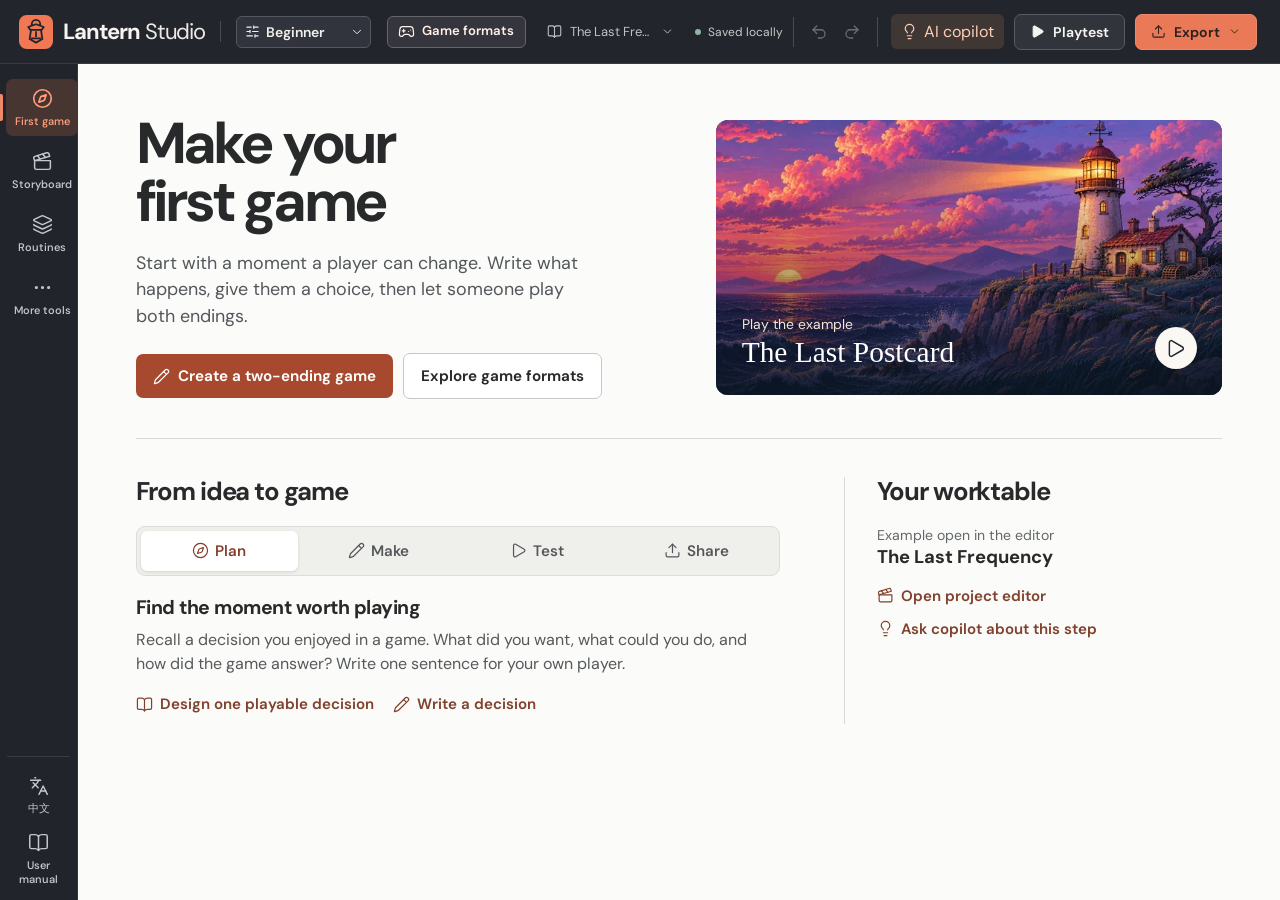
==== commit 637cfa58: "Publish the bilingual stage-drama editor in Lantern Studio" ====
--- a/lantern-studio/index.html
+++ b/lantern-studio/index.html
@@ -6,12 +6,12 @@
     <meta name="theme-color" content="#202328" />
     <meta
       name="description"
-      content="Create visual novels, tile adventures, crate puzzles, point-and-click mysteries and creature encounters in English or Chinese. Reuse your media and export games that play offline."
+      content="Make visual novels, interactive stage dramas, branching films, small RPGs and puzzles in English or Chinese. Design, playtest and export games that work offline."
     />
     <link rel="icon" href="./lantern.svg" />
     <title>Lantern Studio · Indie game maker</title>
-    <script type="module" crossorigin src="./assets/index-CdJueUzK.js"></script>
-    <link rel="stylesheet" crossorigin href="./assets/index-Cy7EcXtI.css">
+    <script type="module" crossorigin src="./assets/index-Do45h5BA.js"></script>
+    <link rel="stylesheet" crossorigin href="./assets/index-CmeBuOl0.css">
   </head>
   <body>
     <div id="app"></div>
--- a/lantern-studio/assets/index-CmeBuOl0.css
+++ b/lantern-studio/assets/index-CmeBuOl0.css
@@ -0,0 +1 @@
+@font-face{font-family:DM Sans Variable;font-style:normal;font-display:swap;font-weight:100 1000;src:url(./dm-sans-latin-ext-wght-normal-BOFOeGcA.woff2)format("woff2-variations");unicode-range:U+100-2BA,U+2BD-2C5,U+2C7-2CC,U+2CE-2D7,U+2DD-2FF,U+304,U+308,U+329,U+1D00-1DBF,U+1E00-1E9F,U+1EF2-1EFF,U+2020,U+20A0-20AB,U+20AD-20C0,U+2113,U+2C60-2C7F,U+A720-A7FF}@font-face{font-family:DM Sans Variable;font-style:normal;font-display:swap;font-weight:100 1000;src:url(./dm-sans-latin-wght-normal-Xz1IZZA0.woff2)format("woff2-variations");unicode-range:U+??,U+131,U+152-153,U+2BB-2BC,U+2C6,U+2DA,U+2DC,U+304,U+308,U+329,U+2000-206F,U+20AC,U+2122,U+2191,U+2193,U+2212,U+2215,U+FEFF,U+FFFD}*{box-sizing:border-box}:root{color:#25262a;font-synthesis:none;--ink:#24252a;--muted:#65666c;--line:#dededc;--paper:#fbfbf9;--accent:#ea7958;--dark:#22242b;--mono:"Cascadia Code", "SFMono-Regular", Consolas, monospace;background:#f8f8f6;font-family:DM Sans Variable,Microsoft YaHei,system-ui,sans-serif;font-size:16px}body{margin:0}button,input,select,textarea{font:inherit}button{cursor:pointer;color:inherit}button:disabled{cursor:default;opacity:.4}button:focus-visible,a:focus-visible,summary:focus-visible{outline-offset:3px;outline:3px solid #be583b}input:focus,textarea:focus,select:focus{outline-offset:1px;outline:2px solid #bf664e}svg{flex-shrink:0}button{background:0 0;border:0}button,select,input{touch-action:manipulation}.topbar{color:#f6f4f0;background:#23252c;border-bottom:1px solid #393b42;align-items:center;gap:24px;height:64px;padding:0 23px 0 19px;display:flex}.brand{white-space:nowrap;align-items:center;gap:10px;display:flex}.brand img{width:34px;height:34px}.brand strong{letter-spacing:-1.15px;font-size:22px;font-weight:740}.brand strong span{color:#ebe9e5;font-weight:410}.top-sep{background:#494b50;width:1px;height:21px}.top-work{color:#c0c1c8;align-items:center;gap:8px;font-size:13px;display:flex}.top-actions{align-items:center;gap:10px;margin-left:auto;display:flex}.saved{color:#c4cac6;white-space:nowrap;align-items:center;gap:7px;font-size:12px;display:flex}.saved span{background:#8eb59e;border-radius:50%;width:6px;height:6px}.saved.saving span{background:#deb571}.saved.error span{background:#f87962}.history{border-left:1px solid #484a50;border-right:1px solid #484a50;gap:3px;margin-right:3px;padding:0 10px;display:flex}.iconbtn{border-radius:5px;place-items:center;min-width:30px;height:30px;padding:4px;display:inline-grid}.iconbtn:hover:not(:disabled){background:#85858517}.topbar .iconbtn:hover:not(:disabled){background:#ffffff13}.topbar .iconbtn:disabled{opacity:.35}.topbar .playbtn,.topbar .exportbtn{border-radius:7px;justify-content:center;align-items:center;gap:8px;height:36px;padding:0 15px;font-size:14px;font-weight:640;display:flex}.playbtn{background:#32343b;border:1px solid #5b5c61}.playbtn:hover{background:#41434a}.playbtn svg{fill:currentColor;stroke-width:1.5px}.exportbtn,.primary{background:var(--accent);color:#2b211e;border:1px solid #eb896d;font-weight:650}.exportbtn:hover,.primary:hover{background:#f08a6c}.shell{height:calc(100dvh - 64px);min-height:0;display:flex}.rail{background:var(--dark);color:#c5c7ce;scrollbar-width:thin;border-right:1px solid #373941;flex-direction:column;flex:none;justify-content:space-between;width:78px;padding:15px 0 13px;display:flex;overflow:auto}.rail-main,.rail-foot{gap:6px;display:grid}.railbtn{width:calc(100% - 12px);min-height:57px;color:inherit;border-radius:7px;flex-direction:column;justify-content:center;align-items:center;gap:5px;margin:0 6px;font-size:11px;font-weight:540;display:flex;position:relative}.railbtn:hover{color:#fff;background:#ffffff0a}.railbtn.active{color:#ff9e7e;background:#463530}.railbtn.active:before{content:"";background:#ee8a68;border-radius:0 2px 2px 0;width:3px;height:27px;position:absolute;left:-6px}.railbtn.active svg{stroke-width:1.9px}.rail-foot{border-top:1px solid #3a3c43;margin:12px 7px 0;padding-top:10px}.rail-foot .railbtn{width:100%;margin:0}.outline{border-right:1px solid var(--line);background:#f6f6f3;flex-direction:column;flex:none;width:234px;min-height:0;display:flex}.outline-head{border-bottom:1px solid var(--line);padding:26px 18px 21px}.eyebrow,.outline-caption>span,.kicker,.scene-info small,.map-content>small{font:600 10px/1.3 var(--mono);letter-spacing:1.4px;color:#6a6c70}.project-name{letter-spacing:-.65px;text-align:left;justify-content:space-between;align-items:center;gap:8px;width:100%;padding:7px 0 0;font-size:18px;font-weight:740;display:flex}.project-name svg{color:#777b7d}.outline-caption{justify-content:space-between;align-items:center;padding:17px 13px 8px 18px;display:flex}.scene-list{scrollbar-width:thin;flex:0 auto;padding:0 9px;overflow:auto}.scene-item{text-align:left;border:1px solid #0000;border-radius:7px;align-items:center;gap:10px;width:100%;min-height:60px;margin-bottom:3px;padding:8px 7px;display:flex}.scene-item.current{background:#f9e8df;border-color:#edc5b6}.scene-item:not(.current):hover{background:#eaeae5}.scene-thumb{color:#6c6c70;background:#e2e0da;border-radius:4px;flex:none;place-items:center;width:45px;height:38px;display:grid;overflow:hidden}.scene-thumb img{object-fit:cover;width:100%;height:100%}.scene-info{flex-direction:column;gap:4px;min-width:0;display:flex}.scene-info small{letter-spacing:1.04px;font-size:9px}.scene-info em{color:#8c4b34;font-style:normal}.scene-info b{letter-spacing:-.2px;overflow-wrap:anywhere;font-size:13.5px;font-weight:630;line-height:1.3}.scene-item.current .scene-info b{color:#843d2b}.outline-add{color:#5e6060;border:1px dashed #bbbdb9;border-radius:6px;flex-shrink:0;justify-content:center;align-items:center;gap:7px;margin:13px 15px 12px;padding:9px 6px;font-size:13px;display:flex}.outline-add:hover{background:#edede8}.outline-foot{color:#62656a;border-top:1px solid var(--line);align-items:center;gap:7px;margin-top:auto;padding:16px;font-size:12px;display:flex}.outline-foot span{color:#939593}.workframe{flex-direction:column;flex:1;min-width:0;display:flex;position:relative}.mobilebar{display:none}.workspace{scrollbar-width:thin;background:#fbfbf9;flex:1;min-height:0;overflow:auto}.workspace:focus{outline:none}.learning-project{min-width:0;max-width:min(36vw,350px)}.learning-project span{text-overflow:ellipsis;white-space:nowrap;overflow:hidden}.learning-project svg{flex:none}.work-inner:has(#learning){max-width:1460px;padding:clamp(18px,3vw,46px) clamp(14px,3.7vw,60px) 52px}.work-inner{max-width:1500px;margin:auto;padding:31px clamp(22px,2.3vw,40px) 42px}.scene-heading{justify-content:space-between;align-items:center;gap:12px;margin-bottom:21px;display:flex}.kicker{letter-spacing:1.25px;color:#66696c;align-items:center;gap:9px;font-size:10px;display:flex}.kicker-line{background:#c96344;width:19px;height:2px}.kicker-slash{color:#b2b1ae}.scene-heading h1,.page-head h1{letter-spacing:-1.75px;overflow-wrap:anywhere;margin:8px 0 0;font-size:clamp(29px,2.5vw,43px);font-weight:690;line-height:1.13}.scene-more{background:#fff;border:1px solid #d9d9d5;width:31px;height:31px}.stage{aspect-ratio:1.96;background-color:#303b4c;background-image:var(--stage-image,linear-gradient(135deg, #3f5062, #232636));isolation:isolate;color:#fff;background-position:50%;background-size:cover;border-radius:10px;width:100%;min-height:245px;position:relative;overflow:hidden;box-shadow:0 2px 5px #282b3820}.stage:before{content:"";z-index:-1;pointer-events:none;background:linear-gradient(#0000,#13141b12 20%,#11141ad4 100%);position:absolute;inset:35% 0 0}.stage-top{justify-content:space-between;align-items:center;display:flex;position:absolute;top:13px;left:14px;right:13px}.preview-chip,.expand{-webkit-backdrop-filter:blur(5px);backdrop-filter:blur(5px);color:#fff;background:#151823ad;border:1px solid #ffffff3b;border-radius:5px;align-items:center;gap:7px;display:inline-flex}.preview-chip{font:600 9px/1 var(--mono);letter-spacing:1px;padding:6px 8px}.expand{place-items:center;width:27px;min-width:27px;height:27px;display:grid}.expand svg{width:14px;height:14px}.stage-dialog{color:#f9f6f0;-webkit-backdrop-filter:blur(5px);backdrop-filter:blur(5px);background:#1d2030df;border:1px solid #cbc8dc5e;border-left:3px solid #ed9573;border-radius:6px;padding:13px 81px 14px 15px;position:absolute;bottom:13px;left:14px;right:14px}.speaker-chip{font:650 10px/1.2 var(--mono);text-transform:uppercase;letter-spacing:1.45px;color:#ffb193}.stage-dialog p{white-space:pre-wrap;max-height:5.8em;margin:5px 0 0;font-family:Georgia,Songti SC,SimSun,serif;font-size:clamp(15px,1.24vw,20px);font-weight:400;line-height:1.4;overflow:auto}.stage-page{color:#ebe7e3;align-items:center;gap:1px;display:flex;position:absolute;bottom:10px;right:8px}.stage-page .iconbtn{min-width:17px;height:24px;padding:0}.stage-page .iconbtn svg{width:13px}.stage-page small{font:10px var(--mono);color:#d3ced1}.script-head{flex-wrap:wrap;justify-content:space-between;align-items:center;gap:8px;margin:26px 0 12px;display:flex}.script-head>div{align-items:center;gap:9px;display:flex}.script-head h2,.ins-header h2{letter-spacing:-.65px;margin:0;font-size:19px;font-weight:680}.section-icon{color:#585b60;place-items:center;display:grid}.count{color:#676b6d;font:600 11px var(--mono);text-align:center;background:#eaeae6;border-radius:4px;min-width:20px;padding:3px 5px}.outline-button,.secondary,.primary,.textbtn{border-radius:6px;justify-content:center;align-items:center;gap:7px;font-size:14px;font-weight:560;display:inline-flex}.outline-button,.secondary{background:#fff;border:1px solid #d6d7d2;padding:7px 10px}.outline-button{font-size:12px}.outline-button:hover,.secondary:hover,.menu-action:hover{background:#f0f0ec}.script-list{background:#fff;border:1px solid #dadbd6;border-radius:8px;overflow:hidden}.script-row{text-align:left;align-items:flex-start;gap:13px;width:100%;padding:14px 15px 15px;display:flex}.script-row+.script-row{border-top:1px solid #e7e7e3}.script-row:hover{background:#f8f7f3}.line-num{font:11px/18px var(--mono);color:#93949b;padding-top:1px}.script-copy{flex-direction:column;flex:1;gap:6px;min-width:0;display:flex}.speaker-name{align-items:center;gap:6px;font-size:13px;font-weight:700;display:flex}.speaker-name i{border-radius:2px;width:7px;height:7px}.speaker-name small{color:#727479;background:#f2f2ee;border-radius:3px;margin-left:2px;padding:2px 5px;font-size:10px;font-weight:470}.line-copy{color:#505157;white-space:pre-wrap;overflow-wrap:anywhere;font-size:14px;line-height:1.47}.script-row>svg{color:#929599;opacity:0}.script-row:hover>svg,.script-row:focus-visible>svg{opacity:1}.empty{color:#6a6b70;padding:4px 16px;font-size:14px}.inspector{border-left:1px solid var(--line);scrollbar-width:thin;background:#f7f7f4;flex:none;width:258px;overflow:auto}.ins-header{border-bottom:1px solid var(--line);align-items:center;gap:9px;padding:25px 20px 18px;display:flex}.ins-header svg{color:#61646b}.ins-header h2{font-size:17px}.ins-section{border-bottom:1px solid var(--line);padding:20px}.ins-section h3{letter-spacing:-.2px;margin:0 0 16px;font-size:14px;font-weight:700}.ins-title{color:#595b61;justify-content:space-between;align-items:baseline;display:flex}.ins-title h3{color:var(--ink)}.field{flex-direction:column;gap:7px;min-width:0;margin:12px 0 0;display:flex}.field>span:first-child{color:#65666b;font-size:12px;font-weight:570}.field input,.field select,.field textarea,.ins-section>select{color:#34363b;background:#fff;border:1px solid #d6d7d1;border-radius:6px;width:100%;min-width:0;padding:9px 10px;font-size:13px;display:block}.field select,.ins-section>select{appearance:none;background:#fff url("data:image/svg+xml,%3Csvg xmlns='http://www.w3.org/2000/svg' width='13' height='13' viewBox='0 0 24 24' fill='none' stroke='%23565960' stroke-width='2'%3E%3Cpath d='m6 9 6 6 6-6'/%3E%3C/svg%3E") right 9px center no-repeat;padding-right:28px}.select-wrap,.bg-select{align-items:center;width:100%;min-width:0;display:flex;position:relative}.select-wrap>svg{pointer-events:none;color:#65696b;position:absolute;left:10px}.select-wrap select{padding-left:34px}.bg-select{background:#fff;border:1px solid #d6d7d1;border-radius:6px;gap:8px;min-height:42px;padding:4px 8px 4px 4px}.bg-select img,.bg-select .noart{object-fit:cover;border-radius:3px;width:41px;height:30px}.bg-select span{flex:1;font-size:13px}.bg-select select{opacity:0;cursor:pointer;width:100%;position:absolute;inset:0}.bg-select:focus-within{outline:2px solid #bf664e}.flow-label{color:#65666b;margin-bottom:8px;font-size:12px}.flow-label span{font:10px var(--mono);color:#65666b;background:#e8e8e3;border-radius:3px;padding:2px 4px}.flow-choice{text-align:left;background:#fff;border:1px solid #dcdcd6;border-radius:6px;align-items:flex-start;gap:7px;width:100%;margin:6px 0;padding:10px 7px;display:flex}.flow-choice:hover{border-color:#bf977f}.choice-glyph{color:#75618c;background:#efe8f6;border-radius:4px;flex:none;place-items:center;width:23px;height:23px;display:grid}.flow-choice>span:nth-child(2){flex:1;min-width:0}.flow-choice b{font-size:12px;font-weight:600;line-height:1.4;display:block}.flow-choice small{color:#61646a;align-items:center;gap:3px;margin-top:3px;font-size:11px;display:flex}.flow-choice>svg{color:#999b9c;align-self:center}.plain-add,.textbtn{color:#65676b;align-items:center;gap:6px;padding:5px 0;font-size:12px;display:inline-flex}.plain-add{color:#8e4e39;margin-top:5px;font-weight:650}.ins-bottom{padding:12px 20px}.ins-section>select{font-size:13px}.page-head{margin:2px 0 25px}.page-head p,.modal:where(:not(.play-modal,.stage-modal)) p,.hint{color:#62646a;font-size:15px;line-height:1.6}.page-head h1{margin-bottom:11px}.page-head p{max-width:680px}.map-grid{grid-template-columns:repeat(auto-fit,minmax(min(100%,200px),1fr));gap:16px;display:grid}.map-card{background:#fff;border:1px solid #d9d9d4;border-radius:8px;overflow:hidden}.map-img{background:#3b4551 50%/cover;height:80px}.map-content{padding:14px}.map-title{text-align:left;padding:5px 0 12px;font-size:17px;font-weight:660;display:block}.map-title:hover{text-decoration:underline}.map-edge,.map-end{text-align:left;color:#654842;border-top:1px solid #eae8e1;align-items:flex-start;gap:6px;width:100%;padding:7px 0;font-size:13px;line-height:1.4;display:flex}.map-edge small{color:#68706f;font-size:11px;display:block}.source-actions{flex-wrap:wrap;gap:9px;margin-bottom:13px;display:flex}.source-actions svg{width:16px}.primary,.secondary{padding:9px 12px}.source-note{white-space:pre-wrap;color:#42684d;margin:12px 0;font-size:14px}#source-area{resize:vertical;color:#f0eee6;width:100%;height:54vh;font:13px/1.6 var(--mono);background:#272a32;border:1px solid #45464d;border-radius:8px;padding:18px}.work-inner:has(#library){padding:0}.ls-lib{padding:30px!important}#toast{z-index:150;color:#fff;opacity:0;pointer-events:none;background:#26282f;border-radius:8px;max-width:90vw;padding:11px 16px;font-size:14px;transition:transform .15s;position:fixed;bottom:20px;left:50%;transform:translate(-50%,12px);box-shadow:0 4px 18px #0003}#toast.visible{opacity:1;transform:translate(-50%)}.shade{z-index:70;-webkit-backdrop-filter:blur(3px);backdrop-filter:blur(3px);background:#14182078;place-items:center;padding:20px;display:grid;position:fixed;inset:0}.modal{background:#fbfbf8;border:1px solid #dcdad4;border-radius:13px;width:min(100%,475px);max-height:90dvh;overflow:auto;box-shadow:0 25px 100px #15172043}.modal>header{border-bottom:1px solid var(--line);justify-content:space-between;align-items:center;gap:18px;padding:16px 21px;display:flex}.modal h2{letter-spacing:-.75px;margin:0;font-size:21px}.modal-body{padding:19px 21px 21px}.modal-body>p:first-child{margin-top:0}.modal-body .field{margin:0 0 14px}.modal-body .field>span:first-child{font-size:13px}.modal-body .field input,.modal-body .field select,.modal-body .field textarea{font-size:15px}.modal-body textarea{resize:vertical;min-height:110px;line-height:1.5}.form-foot{justify-content:flex-end;align-items:center;gap:8px;margin-top:20px;display:flex}.form-foot:has(.copy-choice) .primary{order:1}.form-foot>:first-child:not(:only-child){margin-right:auto}.smalltools{gap:4px;display:flex}.conditions,.diagnostics{border:1px solid #dddcd6;border-radius:6px;margin:10px 0;padding:10px;font-size:14px}.conditions summary,.diagnostics summary{cursor:pointer;color:#53565a}.conditions[open] summary{margin-bottom:12px}.guide h3{margin:16px 0 6px;font-size:16px}.guide h3:first-child{margin-top:0}.guide ol{color:#57595d;padding-left:24px;font-size:14px;line-height:1.6}.guide li{margin:6px 0;padding-left:3px}.guide p{margin:4px 0;font-size:14px}.menu-list,.export-list{gap:5px;display:grid}.menu-action{text-align:left;border:1px solid #deded6;border-radius:6px;align-items:center;gap:11px;padding:12px;font-size:14px;display:flex}.menu-action svg:last-child:not(:first-child){margin-left:auto}.export-option{text-align:left;background:#fff;border:1px solid #dadbd5;border-radius:7px;align-items:center;gap:11px;padding:13px 11px;display:flex}.export-option:hover{background:#fffaf6;border-color:#c57e64}.export-option>span:nth-child(2){flex:1;min-width:0}.export-option b,.import-info b,.export-project b{font-size:14px;display:block}.export-option small,.import-info small,.export-project small{color:#696c71;margin-top:3px;font-size:12px;line-height:1.4;display:block}.export-icon{color:#8d4e39;background:#f7e8dd;border-radius:7px;place-items:center;width:35px;height:35px;display:grid}.export-option em{font:11px var(--mono);color:#777}.import-info,.export-project{align-items:center;gap:12px;margin-bottom:16px;display:flex}.import-info>svg,.export-project>svg{color:#826b63}.error-box{color:#853c30;white-space:pre-wrap;overflow-wrap:anywhere;background:#ffede8;border-radius:6px;padding:12px;font-size:13px}#export-state{margin:12px 0 0;font-size:13px}#export-state:empty{display:none}.stage-modal,.play-modal{width:min(100%,1000px)}.stage-modal .modal-body,.play-modal .modal-body{padding:0}.stage-modal .stage{aspect-ratio:16/9;border-radius:0}.stage-modal [data-act=expand]{display:none}.play-modal #game-player{height:min(66vw,71dvh);min-height:min(480px,70dvh)}.play-modal .lantern-player{min-height:100%}@media (min-width:1600px){.outline{width:263px}.inspector{width:288px}.work-inner{max-width:1300px}.stage{max-height:570px}.scene-item{min-height:65px}.scene-info b{font-size:15px}.rail{width:86px}}@media (max-width:1250px){.outline{width:193px}.inspector{width:222px}.ins-section{padding:17px 15px}.work-inner{padding:23px 20px 35px}.scene-item{gap:7px}.scene-thumb{width:39px}.rail{width:68px}.stage{min-height:235px}.outline-head{padding-left:15px}.scene-info b{font-size:13px}.stage-dialog{padding-right:65px}.railbtn{font-size:10px}}@media (max-width:1050px){.inspector{display:none}.inspector.mobile-open{z-index:25;width:260px;display:block;position:absolute;top:64px;bottom:0;right:0;box-shadow:-7px 4px 24px #24262f26}.workframe:has(+.inspector) .mobilebar{justify-content:flex-end;height:28px;padding:4px 16px 0;display:flex}.mobilebar [data-act=outline]{display:none}.work-inner{padding-top:19px}.stage{aspect-ratio:1.95}.scene-heading{margin-bottom:16px}.inspector.mobile-open{top:94px}}@media (max-width:750px){.topbar{gap:10px;height:55px;padding:0 12px}.top-sep,.top-work,.history,.saved{display:none}.brand img{width:29px;height:29px}.brand{gap:7px}.brand strong{font-size:18px}.top-actions{gap:6px}.topbar .playbtn,.topbar .exportbtn{gap:5px;height:33px;padding:0 9px;font-size:12px}.shell{height:calc(100dvh - 55px);padding-bottom:56px}.rail{z-index:30;border:0;flex-direction:row;justify-content:space-around;width:100%;height:56px;padding:0 3px;position:fixed;bottom:0;left:0;right:0}.rail-main,.rail-foot{display:contents}.railbtn,.rail-foot .railbtn{border-radius:0;flex:1;gap:3px;width:auto;min-height:52px;margin:0;font-size:9px}.railbtn.active:before{width:50%;height:2px;top:0;left:25%}.railbtn svg{width:19px}.railbtn span{text-align:center;line-height:1.08}.mobilebar .learning-project{white-space:nowrap;text-overflow:ellipsis;display:block;overflow:hidden}.mobilebar .learning-project svg{vertical-align:middle;margin-right:5px}.outline{display:none}.outline.mobile-open{z-index:25;width:235px;display:flex;position:absolute;top:92px;bottom:56px;left:0;box-shadow:5px 4px 22px #22252c2b}.mobilebar{background:#f5f5f1;border-bottom:1px solid #e4e4df;justify-content:space-between;align-items:center;height:37px;padding:4px 14px;display:flex}.workframe:has(+.inspector) .mobilebar{background:#f5f5f1;border-bottom:1px solid #e4e4df;justify-content:space-between;align-items:center;height:37px;padding:4px 14px;display:flex}.mobilebar [data-act=outline]{display:inline-flex}.inspector.mobile-open{top:92px;bottom:56px}.work-inner{padding:17px 15px 27px}.scene-heading h1{font-size:29px}.kicker{font-size:9px}.stage{aspect-ratio:1.68;min-height:215px}.stage-top{top:9px;left:9px;right:9px}.stage-dialog{padding:8px 48px 10px 10px;bottom:8px;left:8px;right:8px}.stage-dialog p{font-size:15px;line-height:1.3}.stage-page{gap:0;bottom:4px;right:2px}.stage-page small{font-size:8px}.stage-page .iconbtn{min-width:12px}.script-head{margin-top:19px}.script-head h2{font-size:18px}.script-row{gap:8px;padding:12px 10px}.line-copy{font-size:14px}.shade{padding:10px}.modal{max-height:91dvh}.modal>header{padding:12px 16px}.modal-body{padding:16px}.play-modal #game-player{height:70dvh}.ls-lib{padding:19px 15px!important}.page-head h1{font-size:32px}.topbar .playbtn svg{width:13px}}@media (prefers-reduced-motion:reduce){*{scroll-behavior:auto!important;transition:none!important}}.stage-portrait{object-fit:contain;object-position:left bottom;pointer-events:none;max-width:60%;height:91%;position:absolute;bottom:0;left:5%}.stage-dialog,.stage-top{z-index:1}#toast:empty{display:none}.scene-info small,.line-num,.speaker-name small,.export-option em{color:#606268}.mobile-meta,.source-actions [hidden]{display:none}.recover-draft{color:#913e2c;cursor:pointer;font:inherit;background:0 0;border:0;padding:.25rem;text-decoration:underline}@media (max-width:750px){.mobile-meta:has(.recover-draft) .mobile-status{clip-path:inset(50%);width:1px;height:1px;position:absolute;overflow:hidden}.mobile-meta .recover-draft{max-width:5rem;font-size:11px}.mobile-meta{align-items:center;gap:3px;display:flex}.mobile-meta .iconbtn{width:28px;min-width:28px;height:28px}.mobile-meta .iconbtn svg{width:15px}.mobile-meta .mobile-status{color:#585e58;gap:4px;margin-left:4px;font-size:10px;display:flex}.mobilebar .saved span{background:#487756;width:5px;height:5px}.mobilebar .saved.error span{background:#ad412a}.mobilebar .saved.saving span{background:#906528}.mobilebar{gap:3px}}@media (max-width:520px){.topbar{gap:5px;padding-inline:7px}.topbar .top-actions{gap:4px}.topbar .format-launch svg,.topbar .playbtn svg,.topbar .exportbtn svg:first-child{display:none}.topbar .playbtn,.topbar .exportbtn{white-space:nowrap;gap:3px;padding-inline:7px}}@media (max-width:400px){.topbar .brand strong{clip-path:inset(50%);width:1px;height:1px;position:absolute;overflow:hidden}}.live-preview{color:#f8f5e8;text-align:start;background:#203834;border:1px solid #35504a;border-radius:.65rem;align-items:stretch;gap:0;min-width:0;margin:.8rem 0 1rem;display:flex;overflow:hidden}.live-preview>div{flex:1;min-width:0;padding:.75rem .95rem}.live-preview>img,.live-preview>canvas{object-fit:cover;align-self:center;width:clamp(64px,26%,170px);height:auto;min-height:72px;max-height:160px}.live-preview canvas{image-rendering:pixelated;object-fit:contain}.live-preview small,.live-preview strong{color:#b4dcce;display:block}.live-preview small{letter-spacing:.04em;font-size:.72rem;font-weight:600;line-height:1.2}.live-preview strong{color:#fff0b9;margin-top:.4rem;font-size:.88rem}.live-preview p{font:inherit;color:#fff;white-space:pre-wrap;overflow-wrap:anywhere;min-height:1.45em;max-height:13rem;margin:.25rem 0 0;font-size:.95rem;line-height:1.45;overflow-y:auto}.topbar .copilot-launch{color:#ffceb5;white-space:nowrap;background:#3f3734;border-radius:6px;justify-content:center;align-items:center;gap:6px;padding:7px 10px;display:inline-flex}.topbar .copilot-launch:hover{color:#fff;background:#5a443d}#extension-css,#extension-js,.extension-example{tab-size:2;font:.85rem/1.45 ui-monospace,Consolas,monospace}.extension-example{max-height:14rem;padding:.6rem;overflow:auto}.web-code-feedback{align-items:center;gap:.7rem;margin:.3rem 0 .85rem;font-size:.85rem;display:flex}.web-code-feedback button[hidden]{display:none}.source-scope{align-items:center;gap:.75rem;margin:.85rem 0;font-size:.9rem;display:flex}.source-scope select{border:1px solid #bbc6c2;border-radius:.35rem;max-width:70%;padding:.4rem}.rpg-rehearsal{background:#f6f7ef;border:1px solid #c9d5c9;border-radius:.8rem;padding:1rem}.rpg-rehearsal>p{color:#49594e;margin:.5rem 0;font-size:.85rem}.rpg-rehearsal-game{max-height:36rem;overflow:auto}.rpg-rehearsal-game .qr-layout{grid-template-columns:1fr}.qr-columns .rehearsing>:not(.rpg-rehearsal-game){display:none}.rpg-rehearsal-game .qr-stage{flex-direction:column;display:flex}.rpg-rehearsal-game .qr-stage>[data-event-report]{order:-1}.rpg-rehearsal-game .qr-player{min-height:0}.rpg-rehearsal-game .qr-player>header{padding-block:.6rem}@media (max-width:700px){.qr-columns>.rehearsing{z-index:3;background:#f6f7ef;border:1px solid #859c8e;border-radius:.6rem;align-self:start;position:sticky;top:0}.rpg-rehearsal-game{max-height:min(19rem,36dvh)}.qr-columns:has(>.rehearsing)>:last-child :is(input,textarea,select,button){scroll-margin-block-start:min(20rem,38dvh)}}@media (max-width:870px){.topbar .copilot-launch{min-width:34px;height:34px;padding:5px}.topbar .copilot-launch span{display:none}}.my-editor,.my-guide,.my-game{text-align:start;overflow-wrap:anywhere;min-width:0;font:1rem/1.5 DM Sans,Microsoft YaHei,system-ui,sans-serif}:is(.my-editor,.my-guide,.my-game) *{box-sizing:border-box}:is(.my-editor,.my-guide,.my-game) :is(h1,h2,h3,p,blockquote){margin:0}:is(.my-editor,.my-guide,.my-game) :is(button,input,select,textarea){font:inherit}:is(.my-editor,.my-guide,.my-game) button{cursor:pointer;line-height:1.3}:is(.my-editor,.my-guide,.my-game) :focus-visible{outline-offset:3px;outline:3px solid #d17c27}.my-editor,.my-guide{color:#283631;container-type:inline-size}.my-editor-head,.my-game-head,.my-toolbar,.my-tabs,.my-tools,.my-actions,.my-spots{flex-wrap:wrap;align-items:center;gap:.5rem;display:flex}.my-editor-head,.my-game-head{justify-content:space-between;gap:.75rem 1rem}.my-editor-head{margin-bottom:1.1rem}.my-editor h1,.my-guide h1{letter-spacing:-.045em;font-size:clamp(1.8rem,4vw,2.7rem);line-height:1.07}.my-editor h2,.my-guide h2{font-size:1.25rem;line-height:1.3}.my-editor h3{font-size:1.02rem}.my-editor button,.my-guide button,.my-game button{color:#293c33;background:#fff;border:1px solid #bec9c2;border-radius:.5rem;min-height:2.55rem;padding:.47rem .74rem;font-weight:620}.my-editor button[aria-pressed=true],.my-editor button.my-main-btn,.my-game button.my-main-btn,.my-guide button.my-main-btn{color:#fff;background:#315345;border-color:#315345}.my-editor button.my-danger{color:#832e29;justify-self:start}.my-editor .my-help,.my-guide p{color:#4e6055;line-height:1.55}.my-edit-layout{grid-template-columns:minmax(0,1.17fr) minmax(19rem,.9fr);align-items:start;gap:1rem;padding-bottom:2rem;display:grid}.my-canvas-card,.my-inspector,.my-guide section{background:#fffefa;border:1px solid #d5dcd4;border-radius:.75rem;min-width:0;padding:1rem}.my-canvas-card{gap:.7rem;display:grid;position:sticky;top:1rem}.my-inspector,.my-inspector form,.my-guide{gap:.9rem;display:grid}.my-tabs{border-bottom:1px solid #d9ded7;gap:.3rem;padding-bottom:.7rem}.my-tabs button{background:0 0;border-color:#0000}.my-field{align-content:start;gap:.25rem;min-width:0;font-size:.89rem;font-weight:650;display:grid}.my-field :is(select,input,textarea){color:#26392e;background:#fff;border:1px solid #afbdb4;border-radius:.38rem;width:100%;min-width:0;padding:.5rem .58rem;font-weight:450;line-height:1.38;display:block}.my-field textarea{resize:vertical;min-height:4.4rem}.my-inspector form>.my-main-btn{justify-self:start}.my-pair,.my-bounds{grid-template-columns:repeat(2,minmax(0,1fr));gap:.65rem;display:grid}.my-bounds{grid-template-columns:repeat(4,minmax(0,1fr))}.my-inline-form{flex-wrap:wrap;align-items:end;display:flex!important}.my-flags{gap:.45rem;margin:0;padding:0;list-style:none;display:grid}.my-flags li{background:#f0f3ee;border-radius:.35rem;justify-content:space-between;align-items:center;gap:.7rem;padding:.4rem .65rem;display:flex}.my-frame{isolation:isolate;aspect-ratio:16/9;background:#101f24;border-radius:.52rem;place-items:center;width:100%;min-width:0;display:grid;position:relative;overflow:hidden}.my-picture{isolation:isolate;background:radial-gradient(at 55% 24%,#46666e,#253e45 52%,#172c32);max-width:100%;max-height:100%;position:relative;overflow:visible}.my-backdrop{pointer-events:none;-webkit-user-select:none;user-select:none;width:100%;height:100%;display:block;position:absolute;inset:0}.my-empty-art{text-align:center;color:#d3e1d9;font-family:Georgia,serif;font-size:clamp(1rem,3vw,2rem);position:absolute;inset:36% 12% auto}.my-editor button.my-shape,.my-game button.my-marker{z-index:1;color:#fff8e7;background:#182f2b0d;border:1px dashed #f8e8b9;border-radius:.35rem;place-items:center;min-width:0;min-height:0;padding:0;display:grid;position:absolute}.my-editor button.my-shape{touch-action:none;cursor:move;background:#112a3326;box-shadow:0 0 0 1px #193136}.my-editor .my-shape[aria-pressed=true],.my-game .my-marker:is(:hover,:focus-visible,[aria-pressed=true]){z-index:2;background:#1941432e;border:2px solid #ffdb91}.my-shape span,.my-marker span{color:#fff0c5;background:#193b40;border:1px solid #e8cb88;border-radius:50%;place-items:center;width:1.65rem;height:1.65rem;font:700 .85rem/1 DM Sans,system-ui,sans-serif;display:grid;box-shadow:0 1px 4px #0a2225}.my-editor button.my-handle{z-index:4;color:#183337;cursor:nwse-resize;touch-action:none;background:#ffdc96;border-color:#213c3c;min-width:1.7rem;min-height:1.7rem;padding:0;position:absolute;transform:translate(-85%,-85%)}.my-guide{max-width:56rem;margin:0 auto;padding-bottom:2rem}.my-guide section{gap:.5rem;display:grid}.my-guide ol{gap:.5rem;margin:0;padding-inline-start:1.4rem;display:grid}.my-game{color:#f5ead5;--lightningcss-light: ;--lightningcss-dark:initial;color-scheme:dark;background:#12282d;width:100%;height:100%;min-height:0;overflow:auto;container-type:inline-size}.my-game-head,.my-game-body,.my-result{max-width:84rem;margin:auto;padding:clamp(.85rem,2.4vw,1.7rem)}.my-game-head{background:#1c3336;border-bottom:1px solid #466062}.my-game-head h1{color:#f2ddae;font:500 clamp(1.4rem,3.6vw,2.35rem)/1.1 Georgia,Songti SC,serif}.my-game button{color:#f6ecdb;background:#233e41;border-color:#647e78;font-size:.94rem}.my-game button:disabled{opacity:.55;cursor:default}.my-game button.my-main-btn,.my-game .my-spots button[aria-pressed=true]{color:#233738;background:#f5d690;border-color:#f5d690}.my-game-body{grid-template-columns:minmax(0,1.8fr) minmax(15rem,.8fr);align-items:start;gap:clamp(.85rem,2vw,1.6rem);display:grid}.my-game .my-frame{border:1px solid #49625f}.my-game button.my-marker{background:0 0;border-color:#0000}.my-game .my-marker span{width:1.9rem;height:1.9rem}.my-game-panel,.my-action-panel{gap:.65rem;display:grid}.my-game-panel h2,.my-result h2{color:#f2ddae;font:500 clamp(1.4rem,3vw,2rem)/1.15 Georgia,Songti SC,serif}.my-intro,.my-note,.my-result p,.my-document,.my-credit{white-space:pre-wrap}.my-game-panel .my-intro{color:#d6e1d9}.my-action-panel{border-top:1px solid #4a6260;margin-top:.4rem;padding-top:.9rem}.my-game .my-action-panel h3{color:#f0deba;font-size:1.1rem}.my-note{background:#203c40;border-inline-start:3px solid #cba760;border-radius:.3rem;padding:.7rem .8rem}.my-document{background:#24464a;border:1px solid #57736e;border-radius:.35rem;padding:.55rem .65rem;font-family:Georgia,Songti SC,serif;margin-top:.7rem!important}.my-evidence{border-radius:.35rem;max-width:100%;max-height:24rem;margin-top:.65rem;display:block}.my-credit{color:#c5d4c8;margin-top:.4rem;font-size:.76rem;display:block}.my-result{align-content:start;justify-items:start;gap:.9rem;max-width:52rem;display:grid}.my-ending h2{font-size:clamp(2.3rem,7vw,4rem)}.my-eyebrow{letter-spacing:.07em;color:#f3d18c;font-weight:700}@container (width<=57rem){.my-edit-layout,.my-game-body{grid-template-columns:minmax(0,1fr)}.my-canvas-card{position:static}}@container (width<=31rem){.my-inspector,.my-canvas-card{padding:.68rem}.my-pair{grid-template-columns:minmax(0,1fr)}.my-game-head,.my-game-body,.my-result{padding:.75rem}.my-game button,.my-editor button{min-height:2.75rem}.my-bounds{grid-template-columns:repeat(2,minmax(0,1fr))}.my-game button.my-marker,.my-editor button.my-shape{min-height:0}}.ec-player,.ec-editor{--ec-ink:#153f42;--ec-sea:#17645e;--ec-paper:#fffdf7;--ec-line:#bdcec0;--ec-muted:#496367;color:var(--ec-ink);overflow-wrap:anywhere;font-family:DM Sans,system-ui,sans-serif;line-height:1.48}.ec-player *,.ec-editor *,.ec-player,.ec-editor{box-sizing:border-box}.ec-player{background:#eef3e9;height:100%;padding:clamp(.75rem,2vw,1.75rem);overflow:auto}.ec-player h1,.ec-player h2,.ec-player h3,.ec-editor h1,.ec-editor h2{color:var(--ec-ink);margin:0;font-family:Georgia,Songti SC,serif;font-weight:650;line-height:1.12}.ec-player h1,.ec-editor h1{font-size:clamp(1.65rem,4vw,2.7rem)}.ec-player h2,.ec-editor h2{font-size:clamp(1.35rem,3vw,1.9rem)}.ec-play-head,.ec-editor-head{justify-content:space-between;align-items:center;gap:1rem;max-width:1050px;margin:0 auto 1rem;display:flex}.ec-play-head{color:#fff9df;background:#123e40;border-radius:16px;padding:1rem clamp(1rem,3vw,2rem)}.ec-play-head h1,.ec-play-head .ec-kicker{color:#fff9df}.ec-kicker{letter-spacing:.095em;text-transform:uppercase;color:#396864;margin:0 0 .25rem;font-size:.76rem;font-weight:750}.ec-play-layout,.ec-editor-form{grid-template-columns:minmax(0,1.6fr) minmax(0,1fr);align-items:start;gap:1rem;max-width:1050px;margin:auto;display:grid}.ec-stage,.ec-side,.ec-editor-card{background:var(--ec-paper);border:1px solid var(--ec-line);border-radius:15px;min-width:0;padding:clamp(.85rem,2.5vw,1.6rem)}.ec-stage h2,.ec-side h2{margin:0 0 .65rem}.ec-player p,.ec-editor p{margin:.45rem 0 .8rem}.ec-side-art,.ec-portrait{background:#d1e8d9;border-radius:10px;width:100%;margin:0 0 .85rem;display:block;overflow:hidden}.ec-side-art,.ec-portrait img{object-fit:cover;object-position:center 53%;width:100%;height:clamp(115px,20vw,210px);display:block}.ec-portrait img{height:clamp(130px,22vw,240px)}.ec-shell{text-align:center;padding:1rem;font-size:4rem;display:block}.ec-board{grid-template-columns:repeat(var(--ec-cols), minmax(0, 1fr));background:#476f61;border:3px solid #294e49;border-radius:9px;width:min(100%,550px);display:grid;overflow:hidden}.ec-square{aspect-ratio:1;place-items:center;min-width:0;line-height:1;display:grid;position:relative;box-shadow:inset 0 0 0 .5px #35554935}.ec-terrain-grass,.ec-edit-board .ec-terrain-grass{background:radial-gradient(at 27% 72%,#53865566 3%,#0000 5%),radial-gradient(at 64% 21%,#53865588 3%,#0000 5%),#b5cb90}.ec-terrain-path,.ec-edit-board .ec-terrain-path{background:radial-gradient(at 65% 61%,#a58b6388 4%,#0000 6%),radial-gradient(at 20% 39%,#a58b6388 3%,#0000 5%),#e6d3a5}.ec-terrain-rock,.ec-edit-board .ec-terrain-rock{background:radial-gradient(at 36% 65%,#77928c 0 19%,#0000 21%),radial-gradient(at 70% 40%,#7d9990 0 28%,#0000 31%),#526f68}.ec-terrain-water,.ec-edit-board .ec-terrain-water{background:repeating-linear-gradient(166deg,#0000 0 26%,#9cd1bfaa 27% 30%,#0000 30% 45%),#3f8a8d}.ec-site,.ec-traveler{place-items:center;font-size:clamp(.75rem,2.7vw,1.65rem);line-height:1;display:grid;position:absolute}.ec-traveler{z-index:1;color:#ffe77a;background:#25434a;border:2px solid #fff6c2;border-radius:50%;width:64%;height:64%;font-size:clamp(.55rem,2.5vw,1.35rem)}.ec-objective,.ec-intent{font-weight:700}.ec-coordinate,.ec-legend,.ec-file-label,.ec-notice{color:var(--ec-muted);font-size:.87rem}.ec-notice:not(:empty){border-left:3px solid #b77735;padding:.3rem .65rem}.ec-directions,.ec-battle-actions,.ec-nav,.ec-brushes{flex-wrap:wrap;gap:.45rem;display:flex}.ec-player button,.ec-editor button,.ec-file-label{font:inherit;color:#164e4a;cursor:pointer;background:#fafcf5;border:1px solid #7eaaa0;border-radius:8px;min-height:42px;padding:.52rem .85rem;font-size:.92rem;font-weight:650}.ec-player button:hover,.ec-editor button:hover,.ec-file-label:hover{background:#dfebe0}.ec-player button.ec-primary,.ec-editor button.ec-primary,.ec-brushes [aria-pressed=true]{color:#fff;background:#175d57;border-color:#175d57}.ec-player button:focus-visible,.ec-player input:focus-visible,.ec-player summary:focus-visible,.ec-editor :focus-visible,.ec-file-label:focus-within{outline-offset:2px;outline:3px solid #c06d15}.ec-directions button{width:3rem;height:2.9rem;font-size:1.35rem;line-height:1}.ec-battle-actions{margin-top:.9rem}.ec-battle-actions button{text-align:left;flex:10rem}.ec-battle-actions small{font-size:.82em;font-weight:450;display:block}.ec-intent{background:#e5f0de;border:1px solid #a6c9b5;border-radius:8px;padding:.6rem .8rem}.ec-intent.ec-strong{color:#68431b;background:#fff0d4;border-color:#d4aa64}.ec-meter{margin:.55rem 0}.ec-meter>div{justify-content:space-between;gap:.5rem;font-size:.9rem;display:flex}.ec-meter progress{accent-color:#1b7460;border:0;width:100%;height:.65rem;display:block}.ec-stamina progress{accent-color:#a26027}.ec-save{border-top:1px solid var(--ec-line);margin-top:1rem;padding-top:.8rem}.ec-save summary{cursor:pointer;min-height:36px;padding:.3rem 0;font-weight:700}.ec-save button,.ec-stage>button,.ec-file-label{max-width:100%;margin:0 .35rem .45rem 0;display:inline-block}.ec-file-label{position:relative}.ec-file{opacity:0;width:1px;height:1px;position:absolute;overflow:hidden}.ec-credits{white-space:pre-wrap;font-size:.88rem}.ec-editor{max-width:1100px;color:var(--ec-ink);background:#f0f3e9;min-width:0;margin:auto;padding:clamp(.8rem,2vw,1.7rem)}.ec-editor-head{flex-wrap:wrap}.ec-editor .ec-editor-card{margin:0 0 1rem}.ec-editor .ec-map-heading p{color:var(--ec-muted)}.ec-brushes{margin:1rem 0}.ec-editor .ec-edit-board{width:min(100%,480px)}.ec-editor .ec-edit-board button.ec-square{color:#163e39;border:0;border-radius:0;min-height:0;margin:0;padding:0;font-size:clamp(.55rem,1.8vw,1.2rem)}.ec-editor .ec-edit-board button.ec-terrain-rock{color:#fff;background-color:#66867a}.ec-edit-board button:focus-visible{outline-offset:-3px;z-index:1}.ec-editor-form{grid-template-columns:minmax(0,1.15fr) minmax(0,1fr)}.ec-field{margin:.7rem 0;display:block}.ec-field>span{margin-bottom:.24rem;font-size:.86rem;font-weight:700;display:block}.ec-field input,.ec-field textarea,.ec-field select{width:100%;min-width:0;font:inherit;color:#193e3c;background:#fffefa;border:1px solid #9aafa4;border-radius:7px;padding:.5rem .6rem}.ec-field textarea{resize:vertical;min-height:3.6rem}.ec-guide{max-width:880px}.ec-guide h1{margin-bottom:1rem}@media (max-width:720px){.ec-play-layout,.ec-editor-form{grid-template-columns:minmax(0,1fr)}.ec-stage,.ec-side{padding:.8rem}.ec-side-art{display:none}.ec-play-head{gap:.45rem}.ec-portrait img{height:130px}.ec-battle-actions button{flex-basis:8rem}.ec-board{max-width:450px}.ec-editor-head{align-items:start}.ec-nav button,.ec-brushes button{min-height:38px;padding:.42rem .55rem}}.ec-map-size{flex-wrap:wrap;align-items:end;gap:.6rem;margin-top:.7rem;display:flex}.ec-map-size .ec-field{width:5.5rem;margin:0}.ec-map-size .ec-field input{min-height:42px}.tx-player{--tx-ink:#253d3e;--tx-paper:#fcf8ec;--tx-copper:#86472e;box-sizing:border-box;overscroll-behavior:contain;width:100%;height:100%;min-height:0;color:var(--tx-ink);--lightningcss-light:initial;--lightningcss-dark: ;color-scheme:light;background:#f2ecda;font:1rem/1.5 DM Sans,system-ui,Microsoft YaHei,sans-serif;overflow:auto}.tx-player *{box-sizing:border-box}.tx-player-head{color:#fffbeb;background:#203f42;border-bottom:4px solid #bb9664;flex-wrap:wrap;justify-content:space-between;align-items:center;gap:.8rem 1rem;padding:.8rem clamp(.8rem,4vw,2.8rem);display:flex}.tx-book-name{letter-spacing:.01em;font-family:Baskervville,Georgia,Songti SC,serif;font-size:clamp(1.05rem,2.4vw,1.5rem)}.tx-tools{flex-wrap:wrap;align-items:center;gap:.3rem;display:flex}.tx-player button,.tx-player input,.tx-player summary{font:inherit}.tx-player button{cursor:pointer;min-height:2.75rem}.tx-tools button,.tx-sheet button{color:#fff;background:#254c4d;border:1px solid #9cb0a8;border-radius:.28rem;padding:.3rem .65rem}.tx-player button:disabled{cursor:default}.tx-tools button:disabled{color:#c5d4ce;background:0 0;border-color:#758b85}.tx-spread{grid-template-columns:minmax(0,47rem) minmax(9rem,13rem);justify-content:center;align-items:start;gap:clamp(.9rem,3.8vw,2.8rem);max-width:74rem;margin:0 auto;padding:clamp(.8rem,4vw,3.2rem);display:grid}.tx-paper{background:var(--tx-paper);overflow-wrap:anywhere;border:1px solid #d0c3a6;min-width:0;padding:clamp(1rem,4.3vw,3.3rem);box-shadow:0 .35rem 1.6rem #51463312}.tx-paper:before{content:"";border-top:3px solid #9a583c;width:3rem;margin-bottom:1.25rem;display:block}.tx-paper h1{color:#173b3e;letter-spacing:-.035em;margin:0 0 1rem;font:clamp(2rem,5vw,3.45rem)/1.1 Baskervville,Georgia,Songti SC,serif}.tx-prose,.tx-reply{white-space:pre-wrap;overflow-wrap:anywhere;font:clamp(1.08rem,2.2vw,1.32rem)/1.68 Baskervville,Georgia,Songti SC,serif}.tx-prose p{margin:.75em 0}.tx-reply{color:#60422f;border-inline-start:3px solid #be9a6d;margin:1rem 0;padding-inline-start:.85rem}.tx-player:lang(zh-CN) .tx-prose,.tx-player:lang(zh-CN) .tx-reply{line-height:1.9}.tx-paper figure{margin:1rem 0}.tx-paper figure img{object-fit:contain;max-width:100%;max-height:20rem;display:block}.tx-audio{gap:.35rem;margin:1rem 0;font-size:.9rem;display:grid}.tx-audio audio{width:min(100%,24rem)}.tx-bag{border-top:2px solid #a68f67;padding:.6rem .25rem}.tx-bag h2,.tx-choices h2{margin:.4rem 0;font:650 1.05rem/1.45 system-ui,sans-serif}.tx-bag h2:not(:first-child){margin-top:1.3rem}.tx-bag p,.tx-bag li,.tx-choice small,.tx-vocabulary{color:#4b5750;font-size:.9rem}.tx-bag ul,.tx-journal,.tx-vocabulary ul{padding-inline-start:1.25rem}.tx-bag ul,.tx-bag p{margin:.4rem 0}.tx-choices{border-top:1px solid #ccc0a6;margin-top:1.5rem;padding-top:.7rem}.tx-choice{padding:.15rem 0}.tx-choice button{text-align:start;color:#254648;background:#f2f1e3;border:1px solid #b4b8a6;border-radius:.25rem;width:100%;padding:.55rem .8rem;display:block}.tx-choice button:not(:disabled):hover{background:#e5e9d8;border-color:#739187}.tx-choice button:disabled{color:#64675e;background:#f5f1e6;border-style:dashed}.tx-choice small{margin:.12rem .05rem .3rem;display:block}.tx-command{grid-template-columns:minmax(0,1fr) auto;align-items:end;gap:.35rem .55rem;margin:1.2rem 0 .2rem;display:grid}.tx-command label{gap:.25rem;font-size:.88rem;font-weight:650;display:grid}.tx-command input{color:#223634;background:#fffdf8;border:1px solid #9ea69b;border-radius:.25rem;width:100%;min-width:0;min-height:2.75rem;padding:.4rem .55rem}.tx-command button,.tx-player .tx-primary{color:#fff;background:#783e29;border:1px solid #783e29;border-radius:.25rem;padding:.45rem .85rem}.tx-feedback{color:#713e27;grid-column:1/-1;margin:0;font-size:.9rem}.tx-vocabulary summary{cursor:pointer;padding:.4rem 0}.tx-vocabulary ul{margin:.25rem 0}.tx-eyebrow{color:var(--tx-copper);margin:.15rem 0 .5rem;font-size:.87rem;font-weight:700}.tx-sheet{color:#203e3e;background:#fffbed;border:1px solid #8f937e;border-radius:.5rem;width:min(36rem,100vw - 1.5rem);max-height:80vh;padding:1.2rem;overflow:auto}.tx-sheet::backdrop{background:#182d32b8}.tx-sheet-head{border-bottom:1px solid #c6b99c;justify-content:space-between;align-items:center;gap:1rem;padding-bottom:.5rem;display:flex}.tx-sheet h2{margin:0;font:1.8rem Georgia,Songti SC,serif}.tx-journal li{padding:.4rem 0}.tx-journal p{margin:.25rem 0}.tx-player :focus-visible{outline-offset:3px;outline:3px solid #b46124}.tx-tools :focus-visible{outline-color:#f2b87d}@media (max-width:680px){.tx-spread{grid-template-columns:minmax(0,1fr);padding:.6rem}.tx-bag{padding:.65rem .85rem}.tx-player-head{gap:.35rem;padding:.6rem .75rem}.tx-tools{width:100%}.tx-tools button{padding:.3rem .5rem;font-size:.84rem}.tx-paper{padding:1.15rem}.tx-paper:before{margin-bottom:.8rem}}.tx-editor,.tx-guide{box-sizing:border-box;color:#293d38;max-width:79rem;margin:0 auto;padding:clamp(.8rem,2.8vw,2.2rem);font:1rem/1.45 DM Sans,system-ui,Microsoft YaHei,sans-serif}.tx-editor *,.tx-guide *{box-sizing:border-box}.tx-editor h1,.tx-guide h1{letter-spacing:-.04em;margin:0;font-size:clamp(1.6rem,3vw,2.4rem)}.tx-editor h2,.tx-guide h2{margin:.3rem 0 .75rem;font-size:1.12rem}.tx-editor h3{font-size:.98rem}.tx-editor-header,.tx-edit-banner,.tx-toolrow,.tx-tabs,.tx-action-list{flex-wrap:wrap;align-items:center;gap:.5rem;display:flex}.tx-editor-header{justify-content:space-between;margin-bottom:1rem}.tx-editor-header p{margin:.15rem 0}.tx-edit-layout{grid-template-columns:minmax(12rem,17rem) minmax(0,1fr);align-items:start;gap:clamp(.8rem,2vw,1.6rem);display:grid}.tx-edit-side,.tx-edit-content,.tx-guide article{background:#fffcf3;border:1px solid #d9d1bd;border-radius:.6rem;padding:clamp(.8rem,2vw,1.4rem)}.tx-passage-list{gap:.3rem;margin-bottom:.65rem;display:grid}.tx-editor button,.tx-guide button{font:inherit;cursor:pointer;border-radius:.3rem;min-height:2.65rem;padding:.4rem .75rem;font-size:.9rem;font-weight:650;line-height:1.35}.tx-secondary{color:#304b44;background:#fffdf6;border:1px solid #b3b7a7}.tx-editor .tx-primary,.tx-guide .tx-primary{color:#fff;background:#854830;border:1px solid #854830}.tx-editor button:disabled{cursor:default;opacity:.6}.tx-editor .tx-passage-link{text-align:start;overflow-wrap:anywhere;justify-content:space-between;align-items:center;gap:.5rem;display:flex}.tx-passage-link small{color:#5a624f;white-space:nowrap;font-size:.7rem}.tx-passage-link[aria-current=page],.tx-tabs [aria-pressed=true],.tx-action-list [aria-pressed=true]{background:#e8eddf;border-color:#688477}.tx-resources{border-top:1px solid #cbd0bd;margin-top:1.05rem;padding-top:.8rem}.tx-editor summary{cursor:pointer;padding:.35rem 0;font-weight:650}.tx-resources form,.tx-author-form{gap:.75rem;display:grid}.tx-resources form{margin:.5rem 0}.tx-author-form{margin:.85rem 0}.tx-editor form button{justify-self:start}.tx-field{gap:.27rem;min-width:0;display:grid}.tx-field span{font-size:.86rem;font-weight:650}.tx-editor input:not([type=checkbox]),.tx-editor select,.tx-editor textarea{width:100%;min-width:0;font:inherit;color:#243931;background:#fff;border:1px solid #a2ac9f;border-radius:.3rem;padding:.46rem .6rem}.tx-editor textarea{resize:vertical}.tx-edit-banner{border-bottom:1px solid #d9d1bd;justify-content:space-between;padding-bottom:.65rem}.tx-edit-banner .tx-field{max-width:13rem}.tx-check{align-items:center;gap:.45rem;display:flex}.tx-editor .tx-check input{width:1rem;height:1rem}.tx-edit-status:empty{display:none}.tx-edit-status{background:#f5efe2;border-left:3px solid #99704f;padding:.45rem .65rem}.tx-rule-details,.tx-author-form details{border-block:1px solid #d6d5c5;padding:.35rem 0}.tx-rule-grid{grid-template-columns:repeat(2,minmax(0,1fr));gap:.5rem;display:grid}.tx-author-form details>.tx-field{margin:.45rem 0}.tx-editor .tx-action-list{margin-top:.65rem}.tx-editor :focus-visible,.tx-guide :focus-visible{outline-offset:2px;outline:3px solid #a35d32}.tx-guide{max-width:58rem}.tx-guide article+article{margin-top:.75rem}.tx-guide ol,.tx-guide ul{padding-inline-start:1.45rem}.tx-guide li+li{margin-top:.39rem}.tx-guide code{color:#553d28;word-break:break-word;background:#f1ecdd}.tx-guide h1{margin-bottom:.85rem}@media (max-width:730px){.tx-edit-layout{grid-template-columns:minmax(0,1fr)}.tx-passage-list{grid-template-columns:repeat(2,minmax(0,1fr))}.tx-passage-list h2{grid-column:1/-1}.tx-rule-grid{grid-template-columns:1fr}.tx-editor button,.tx-guide button{min-height:2.75rem}}.ff-editor,.ff-player,.ff-guide{box-sizing:border-box;overflow-wrap:anywhere;min-width:0;font-family:DM Sans,Microsoft YaHei,system-ui,sans-serif;line-height:1.5}.ff-editor *,.ff-player *,.ff-guide *{box-sizing:border-box}.ff-editor [hidden],.ff-player [hidden]{display:none!important}.ff-player{--ff-ink:#f6f0df;--ff-gold:#ffcb80;--ff-muted:#c6d1cc;color:var(--ff-ink);--lightningcss-light: ;--lightningcss-dark:initial;color-scheme:dark;background:#11272b;width:100%;height:100%;overflow:auto;container-type:inline-size}.ff-player h1,.ff-player h2,.ff-player h3,.ff-editor h1,.ff-editor h2,.ff-editor h3,.ff-guide h1,.ff-guide h2{letter-spacing:-.025em;color:inherit;margin:0;line-height:1.17}.ff-head,.ff-edit-head{flex-wrap:wrap;justify-content:space-between;align-items:center;gap:.7rem 1.2rem;display:flex}.ff-head{background:#0c1d20;border-bottom:1px solid #3a5154;padding:.85rem clamp(.75rem,3vw,2rem)}.ff-head h1{font-family:Georgia,Songti SC,serif;font-size:clamp(1.25rem,3.4vw,2.2rem);font-weight:500}.ff-tools,.ff-controls,.ff-decisions,.ff-editor-actions{flex-wrap:wrap;gap:.5rem;display:flex}.ff-player button,.ff-editor button,.ff-guide button{font:inherit;cursor:pointer;white-space:normal;border-radius:.55rem;max-width:100%;min-height:42px;padding:.55rem .85rem}.ff-player button{color:var(--ff-ink);background:#1b363a;border:1px solid #567074;font-size:.93rem}.ff-player button:hover:not(:disabled){background:#2b484a}.ff-player button:disabled{opacity:.5;cursor:default}.ff-player .ff-primary{color:#262014;background:#f3c980;border-color:#f3c980;font-weight:650}.ff-player .ff-primary:hover{color:#241a0a;background:#ffdb9e!important}.ff-player :focus-visible,.ff-editor :focus-visible,.ff-guide :focus-visible{outline-offset:3px;outline:3px solid #ec992f}.ff-body,.ff-credits{width:min(100%,60rem);margin:0 auto;padding:clamp(.8rem,3vw,1.8rem)}.ff-title{padding-bottom:.7rem;font-size:clamp(1.35rem,3vw,2rem)}.ff-media{aspect-ratio:16/9;background:#0a171c;border:1px solid #3c5757;border-radius:.72rem;position:relative;overflow:hidden}.ff-media video,.ff-media img{object-fit:contain;width:100%;height:100%;display:block}.ff-unfilmed{display:none}.ff-caption{color:#fff9e7;text-align:center;background:#091718ed;border-radius:.28rem;width:max-content;max-width:96%;margin:0;padding:.23rem .6rem;font-size:clamp(.82rem,2.1vw,1.16rem);line-height:1.3;position:absolute;bottom:.35rem;left:50%;transform:translate(-50%)}.ff-controls{margin:.75rem 0}.ff-decision{border:1px solid #4c6766;border-left:4px solid var(--ff-gold);background:#1b393c;border-radius:.65rem;margin:.9rem 0;padding:clamp(.8rem,2vw,1.2rem)}.ff-decision h3{margin-bottom:.75rem;font-size:clamp(1.15rem,3vw,1.6rem)}.ff-decision h3:focus{outline-offset:.2rem}.ff-timer,.ff-media-options{color:var(--ff-muted);font-size:.9rem}.ff-timer{margin:.7rem 0 .4rem}.ff-media-options{margin:1rem 0}.ff-loading{color:var(--ff-muted);flex-wrap:wrap;flex:1 0 100%;align-items:center;gap:.5rem;font-size:.9rem;display:flex}.ff-transcript{border-top:1px solid #526767;padding:.7rem 0}.ff-transcript summary,.ff-settings summary{cursor:pointer;align-content:center;min-height:38px;font-weight:650}.ff-transcript-copy p,.ff-credits p{white-space:pre-line}.ff-caption-line{color:var(--ff-muted);gap:.65rem;margin:.4rem 0;display:flex}.ff-caption-line time{color:var(--ff-gold);font-variant-numeric:tabular-nums}.ff-editor,.ff-guide{color:#192d2d;width:100%;padding:clamp(.8rem,2.4vw,1.8rem)}.ff-editor{background:#f2f1e9;min-height:100%;container-type:inline-size}.ff-edit-head h1,.ff-guide h1{font-family:Georgia,Songti SC,serif;font-size:clamp(1.7rem,3vw,2.55rem);font-weight:500}.ff-editor button,.ff-guide button{color:#22423e;background:#fffdf6;border:1px solid #b0beb2;font-size:.9rem}.ff-editor button:hover,.ff-guide button:hover{background:#e5ede4}.ff-editor .ff-primary{color:#fffdf2;background:#205a4d;border-color:#205a4d;font-weight:650}.ff-card,.ff-guide{background:#fffdf6;border:1px solid #d2d5c8;border-radius:.8rem}.ff-card{padding:clamp(.8rem,2vw,1.2rem)}.ff-settings{margin:.9rem 0;padding:.4rem 1rem}.ff-settings form{margin:.5rem 0}.ff-edit-layout{grid-template-columns:minmax(12rem,16rem) minmax(0,1fr);align-items:start;gap:.85rem;display:grid}.ff-rail,.ff-inspector{min-width:0}.ff-rail h2,.ff-inspector h2,.ff-guide h2{margin:0 0 .75rem;font-size:clamp(1.2rem,2.4vw,1.6rem)}.ff-rail>.ff-shot-row{text-align:left;background:#f7f7ef;border-color:#0000;align-items:center;gap:.65rem;width:100%;margin:0 0 .45rem;display:flex}.ff-shot-row[aria-pressed=true]{background:#e6f0e5;border-color:#317c68}.ff-shot-row img{aspect-ratio:16/10;object-fit:cover;border-radius:.25rem;width:3.8rem}.ff-shot-row small{color:#56645b;margin-top:.1rem;display:block}.ff-rail .ff-editor-actions{margin-top:1.2rem}.ff-edit-preview{aspect-ratio:16/9;object-fit:contain;background:#102227;border-radius:.55rem;width:100%;max-height:22rem;display:block}.ff-inspector>.lantern-media-fallback{color:#405750;margin-top:.4rem;font-size:.87rem}.ff-shot-form,.ff-settings form{gap:.8rem;display:grid}.ff-shot-form{margin:1rem 0}.ff-shot-form>button,.ff-settings form>button{justify-self:start}.ff-field{flex-direction:column;gap:.22rem;min-width:0;font-size:.88rem;font-weight:600;display:flex}.ff-field input,.ff-field textarea,.ff-field select{width:100%;height:auto;min-height:40px;font:inherit;color:#192d2d;background:#fff;border:1px solid #a7b4a9;border-radius:.4rem;padding:.43rem .53rem;font-weight:400}.ff-field textarea{resize:vertical}.ff-pair{grid-template-columns:1fr 1fr;gap:.7rem;display:grid}.ff-hint,.ff-status{color:#40594f;margin:0;font-size:.91rem}.ff-status:empty{display:none}.ff-edit-list{gap:.75rem;display:grid}.ff-edit-list fieldset{border:1px solid #c7d0c3;border-radius:.5rem;gap:.55rem;min-width:0;margin:0;padding:.7rem;display:grid}.ff-edit-list legend{padding:0 .3rem;font-weight:650}.ff-edit-list button{justify-self:start}.ff-editor .ff-danger{color:#8d392e}.ff-guide{max-width:54rem;margin:auto}.ff-guide h2{margin:1.3rem 0 .65rem}.ff-guide li{margin:.5rem 0}@container (width<=40rem){.ff-edit-layout{grid-template-columns:minmax(0,1fr)}.ff-rail{display:block}.ff-rail>.ff-shot-row{min-height:44px}.ff-tools,.ff-controls{gap:.36rem}.ff-head{padding:.65rem}.ff-player button{min-height:44px;padding:.48rem .66rem}}@container (width<=26rem){.ff-pair{grid-template-columns:minmax(0,1fr)}.ff-decisions{flex-direction:column}.ff-caption{bottom:.1rem}.ff-media{border-radius:.38rem}}.qr-player,.qr-editor{--qr-paper:#fffaf0;--qr-ink:#263d3c;--qr-mute:#4e635c;--qr-line:#b8c2ae;color:var(--qr-ink);overflow-wrap:anywhere;box-sizing:border-box;font:1rem/1.45 DM Sans,system-ui,Microsoft YaHei,sans-serif}.qr-player *,.qr-editor *{box-sizing:border-box}.qr-player{background:#e9ece0;height:100%;padding:clamp(.65rem,2vw,1.6rem);overflow:auto}.qr-header,.qr-layout,.qr-editor>header,.qr-editor>.qr-work,.qr-editor>.qr-nav{width:min(1100px,100%);margin:0 auto}.qr-player h1,.qr-player h2,.qr-editor h1,.qr-editor h2{color:var(--qr-ink);margin:0 0 .55rem;font-family:Georgia,Songti SC,SimSun,serif;line-height:1.14}.qr-player h1,.qr-editor h1{font-size:clamp(1.65rem,4vw,2.65rem)}.qr-player h2,.qr-editor h2{font-size:clamp(1.32rem,3vw,1.9rem)}.qr-player h3,.qr-editor h3{color:var(--qr-ink);margin:.7rem 0 .4rem;font-size:1.1rem;line-height:1.25}.qr-player p,.qr-editor p{margin:.3rem 0 .7rem}.qr-header,.qr-editor>header{color:#fff2d5;background:#244b46;border-radius:12px;flex-wrap:wrap;justify-content:space-between;align-items:center;gap:.65rem;margin-bottom:.85rem;padding:.85rem 1.35rem;display:flex}.qr-header h1,.qr-editor>header h1{color:#fff2d5;margin:0}.qr-over{letter-spacing:.105em;text-transform:uppercase;font-size:.72rem;font-weight:760}.qr-header .qr-over,.qr-editor>header .qr-over{color:#eedcb0;margin:0 0 .2rem}.qr-layout,.qr-columns{grid-template-columns:minmax(0,1.7fr) minmax(0,1fr);align-items:start;gap:.85rem;display:grid}.qr-stage,.qr-aside,.qr-card{border:1px solid var(--qr-line);background:var(--qr-paper);border-radius:12px;min-width:0;padding:clamp(.85rem,2vw,1.4rem)}.qr-cover{object-fit:cover;object-position:center 55%;border-radius:8px;width:100%;max-height:clamp(155px,28vw,290px);margin-bottom:1rem;display:block}.qr-prose,.qr-help,.qr-credits,.qr-note{white-space:pre-wrap}.qr-prose{line-height:1.55}.qr-help,.qr-loc,.qr-stat,.qr-credits{color:var(--qr-mute);font-size:.87rem}.qr-stagehead,.qr-nav,.qr-pad,.qr-choices,.qr-places,.rpg-tools,.qr-actions,.qr-brushes{flex-wrap:wrap;align-items:center;gap:.45rem;display:flex}.qr-stagehead{justify-content:space-between}.qr-board,.qr-duel{width:100%;max-width:590px;image-rendering:pixelated;background:#b3b996;border:2px solid #546d60;border-radius:6px;display:block}.qr-pad,.qr-choices,.qr-places,.qr-brushes,.qr-actions{margin:.7rem 0}.qr-nav{margin-bottom:.8rem}.qr-choices,.qr-places{align-items:stretch}.qr-player button,.qr-editor button,.qr-file{font:inherit;cursor:pointer;color:#244e46;background:#fafbf2;border:1px solid #86a095;border-radius:7px;min-height:42px;padding:.45rem .72rem;font-size:.92rem;font-weight:650}.qr-player button:hover,.qr-editor button:hover{background:#e2eddf}.qr-player button:disabled,.qr-editor button:disabled{opacity:.57;cursor:default}.qr-player button.qr-primary,.qr-editor button.qr-primary,.qr-editor button[aria-pressed=true]{color:#fff9ea;background:#286256;border-color:#286256}.qr-player :focus-visible,.qr-editor :focus-visible,.qr-file:focus-within{outline-offset:2px;outline:3px solid #be6c22}.qr-choices button,.qr-places button{text-align:left;flex:8.4rem}.qr-choices button small,.qr-places button small{font-size:.8em;font-weight:450;display:block}.qr-pad button{min-width:2.7rem}.qr-note,.qr-intent{color:#56401e;background:#efe5c4;border-left:3px solid #ac7638;padding:.55rem .75rem}.qr-credits{border-top:1px solid var(--qr-line);padding-top:.6rem}.qr-meter{margin:.5rem 0}.qr-meter>div{justify-content:space-between;font-size:.86rem;display:flex}.qr-meter progress{accent-color:#377665;width:100%;height:.75rem;display:block}.qr-journal,.qr-storage{border-top:1px solid var(--qr-line);margin-top:.75rem;padding-top:.6rem}.qr-journal p{font-size:.9rem}.qr-storage summary{cursor:pointer;padding:.4rem 0;font-weight:700}.qr-storage button,.qr-file{margin:0 .35rem .4rem 0;display:inline-block}.qr-file{position:relative}.qr-file input{opacity:0;width:1px;height:1px;position:absolute}.qr-stage>button{margin:.25rem .4rem .25rem 0}.qr-editor{background:#edf0e6;padding:clamp(.8rem,2vw,1.65rem)}.qr-editor .qr-card{margin:.65rem 0}.qr-editor .qr-columns{grid-template-columns:minmax(0,1.3fr) minmax(0,1fr)}.qr-field{margin:.65rem 0;display:block}.qr-field>span{margin-bottom:.25rem;font-size:.85rem;font-weight:700;display:block}.qr-field input,.qr-field textarea,.qr-field select{color:#29413d;width:100%;max-width:100%;font:inherit;background:#fffefa;border:1px solid #95aa9a;border-radius:6px;padding:.48rem}.qr-field textarea{resize:vertical;min-height:4rem}.qr-fields{grid-template-columns:repeat(auto-fit,minmax(min(100%,9rem),1fr));gap:.5rem;display:grid}.qr-grid-scroll{max-width:100%;overflow:auto}.qr-edit-grid{grid-template-columns:repeat(var(--qr-cols), minmax(0, 1fr));width:min(100%,490px);min-width:calc(var(--qr-cols) * 1.6rem);border:2px solid #576f62;display:grid}.qr-editor .qr-edit-grid button{aspect-ratio:1;color:#24382f;border:1px solid #75876b;border-radius:0;min-height:0;padding:0;font-size:clamp(.7rem,2vw,1rem)}.qr-edit-grid .qg{background:#aebd94}.qr-edit-grid .qp{background:#deca9e}.qr-edit-grid .qw{background:#8cb9ad}.qr-edit-grid .qs{background:#93a288}.qr-editor .qr-edit-grid [aria-current=true]{outline-offset:-3px;outline:3px solid #8f3728}@media (max-width:700px){.qr-layout,.qr-editor .qr-columns{grid-template-columns:minmax(0,1fr)}.qr-player,.qr-editor{padding:.55rem}.qr-stage,.qr-aside,.qr-card{padding:.8rem}.qr-cover{max-height:170px}.qr-header{padding:.75rem}.qr-places button{flex-basis:7.1rem}.qr-header h1{font-size:1.65rem}.qr-editor .qr-nav button,.qr-editor .qr-brushes button{padding:.4rem .55rem}}.dr-editor{--dr-ink:#342b28;--dr-muted:#6c6059;--dr-line:#dbd2c8;--dr-paper:#fffdfa;--dr-wash:#f5f0e9;--dr-burgundy:#743b45;color:var(--dr-ink);overflow-wrap:anywhere;max-width:1480px;margin-inline:auto;padding:clamp(14px,2.5vw,32px);container-type:inline-size}.dr-editor *,.dr-editor :before,.dr-editor :after{box-sizing:border-box}.dr-editor :is(h1,h2,h3,p,figure){margin:0}.dr-editor :is(button,input,textarea,select){font:inherit}.dr-editor :is(button,input,textarea,select):focus-visible{outline-offset:2px;outline:3px solid #a75520}.dr-editor h1,.dr-editor h2,.dr-editor h3{color:var(--dr-ink);line-height:1.2}.dr-editor h1{font:500 clamp(1.7rem,3.3vw,3.1rem)/1.06 Georgia,Noto Serif SC,serif}.dr-editor h2{font:500 clamp(1.35rem,2.2vw,2.05rem)/1.18 Georgia,Noto Serif SC,serif}.dr-editor h3{font-size:1rem}.dr-editor .dr-head{justify-content:space-between;align-items:center;gap:1.2rem;padding-block:.25rem 1.2rem;display:flex}.dr-editor .dr-head>div{min-width:0}.dr-editor .dr-kicker{color:var(--dr-burgundy);letter-spacing:.035em;margin-bottom:.38rem;font-size:.76rem;font-weight:700}.dr-editor button{cursor:pointer;background:var(--dr-paper);max-width:100%;min-height:2.45rem;color:var(--dr-ink);border:1px solid var(--dr-line);text-align:center;border-radius:6px;padding:.45rem .78rem;font-size:.87rem;font-weight:600;line-height:1.35}.dr-editor button:hover:enabled{background:var(--dr-wash);border-color:#a7988f}.dr-editor button:disabled{cursor:default;opacity:.5}.dr-editor .dr-primary{background:var(--dr-burgundy);color:#fff;border-color:var(--dr-burgundy)}.dr-editor .dr-primary:hover:enabled{color:#fff;background:#592d35}.dr-editor .dr-bar{flex-wrap:wrap;align-items:center;gap:.48rem;display:flex}.dr-editor .dr-writing,.dr-editor .dr-field{color:var(--dr-ink);gap:.32rem;font-size:.9rem;font-weight:600;display:grid}.dr-editor .dr-writing{flex-wrap:wrap;align-items:center;gap:.5rem;font-size:.8rem;display:flex}.dr-editor :is(input:not([type=checkbox]),select,textarea){width:100%;min-width:0;min-height:2.5rem;color:var(--dr-ink);background:#fff;border:1px solid #beb5ac;border-radius:5px;padding:.48rem .65rem;font-weight:400}.dr-editor .dr-writing select{width:auto}.dr-editor textarea{resize:vertical;line-height:1.55}.dr-editor .dr-nav,.dr-editor .dr-subnav{flex-wrap:wrap;align-items:center;gap:.35rem;display:flex}.dr-editor .dr-nav{border-bottom:1px solid var(--dr-line);margin-bottom:1rem;padding-bottom:.6rem}.dr-editor .dr-nav button,.dr-editor .dr-subnav button{background:0 0;border-color:#0000}.dr-editor .dr-nav button[aria-pressed=true],.dr-editor .dr-subnav button[aria-pressed=true]{color:#592b34;background:#f0e2df;border-color:#d9b6b3}.dr-editor .dr-layout{grid-template-columns:minmax(175px,245px) minmax(0,1fr);align-items:start;gap:clamp(12px,2vw,30px);display:grid}.dr-editor .dr-side,.dr-editor .dr-panel{border-radius:10px;min-width:0}.dr-editor .dr-side{background:var(--dr-wash);border:1px solid #e6ddd3;gap:.6rem;padding:1rem;display:grid}.dr-editor .dr-side h2{font-size:1.3rem}.dr-editor .dr-list-head{flex-wrap:wrap;justify-content:space-between;align-items:center;gap:.5rem;display:flex}.dr-editor .dr-chapter{border-top:1px solid var(--dr-line);gap:.22rem;padding-top:.55rem;display:grid}.dr-editor .dr-chapter-link,.dr-editor .dr-record,.dr-editor .dr-scene-link{text-align:start;overflow-wrap:anywhere;width:100%}.dr-editor .dr-chapter-link,.dr-editor .dr-record{background:0 0;border-color:#0000;padding-inline:.45rem}.dr-editor .dr-chapter-link{font-weight:750}.dr-editor .dr-place{color:var(--dr-muted);margin:-.15rem .46rem .25rem}.dr-editor .dr-scene-link{background:0 0;border:1px solid #0000;justify-content:space-between;align-items:center;gap:.4rem;padding-inline-start:1rem;font-weight:500;display:flex}.dr-editor .dr-scene-link small{color:var(--dr-burgundy);margin-inline-start:auto;font-weight:600}.dr-editor :is(.dr-record,.dr-scene-link,.dr-chapter-link)[aria-pressed=true]{color:#682b37;background:#fff9f8;border-color:#c89e9c}.dr-editor .dr-add{color:var(--dr-burgundy);background:0 0}.dr-editor .dr-add-scene{justify-self:start;margin:.3rem 0 .2rem .6rem}.dr-editor .dr-panel{background:var(--dr-paper);border:1px solid var(--dr-line);gap:.9rem;padding:clamp(14px,2.3vw,28px);display:grid}.dr-editor .dr-panel>.dr-kicker{margin:0 0 -.65rem}.dr-editor .dr-form,.dr-editor .dr-section{gap:.85rem;min-width:0;display:grid}.dr-editor .dr-form>.dr-bar:last-child{border-top:1px solid var(--dr-line);padding-top:.9rem}.dr-editor .dr-section{background:#faf6f0;border:1px solid #e4dcd3;border-radius:8px;padding:1rem}.dr-editor .dr-help,.dr-editor .dr-status{color:var(--dr-muted);font-size:.86rem;line-height:1.5}.dr-editor .dr-status:not(:empty){border-inline-start:3px solid var(--dr-burgundy);color:#663236;padding:.2rem .6rem}.dr-editor .dr-status:empty{display:none}.dr-editor .dr-check{align-items:center;gap:.45rem;min-width:0;padding:.2rem 0;font-size:.89rem;display:flex}.dr-editor .dr-check input{width:1.1rem;height:1.1rem;accent-color:var(--dr-burgundy);flex:none}.dr-editor .dr-gates{border:1px solid #d4c7ba;border-radius:5px;align-content:start;min-width:0;margin:0;padding:.5rem .65rem .65rem;display:grid}.dr-editor .dr-gates legend{padding:0 .25rem;font-size:.84rem;font-weight:650}.dr-editor .dr-two{grid-template-columns:repeat(2,minmax(0,1fr));gap:.8rem;display:grid}.dr-editor .dr-delete{color:#8b3339}.dr-editor .dr-mini{font-size:.78rem}.dr-editor .dr-media-preview:empty{display:none}.dr-editor .dr-media-preview img{object-fit:contain;border-radius:5px;width:auto;max-width:100%;max-height:11rem;display:block}.dr-editor .dr-media-preview audio{width:min(100%,22rem);min-width:0}.dr-editor .dr-proof{color:#fff;background:#392a2d;border-radius:8px;grid-template-columns:minmax(125px,42%) minmax(0,1fr);display:grid;overflow:hidden}.dr-editor .dr-proof img{object-fit:cover;width:100%;height:100%;min-height:7rem;max-height:11rem}.dr-editor .dr-proof figcaption{align-self:center;gap:.15rem;padding:.9rem 1rem;display:grid}.dr-editor .dr-proof figcaption span{color:#f3c9a4;font-size:.75rem;font-weight:700}.dr-editor .dr-proof figcaption strong{color:#fff5ec;font:500 1.25rem/1.25 Georgia,Noto Serif SC,serif}.dr-editor .dr-proof figcaption p{-webkit-line-clamp:2;color:#f3e5dc;-webkit-box-orient:vertical;font-size:.85rem;line-height:1.45;display:-webkit-box;overflow:hidden}.dr-editor .dr-shortcuts{border-top:1px solid var(--dr-line);padding-top:.7rem}.dr-editor .dr-shortcuts button{font-size:.78rem}@container (width<=680px){.dr-editor .dr-head{flex-direction:column;align-items:flex-start;gap:.65rem}.dr-editor .dr-layout{grid-template-columns:minmax(0,1fr)}.dr-editor .dr-side{max-height:18rem;overflow:auto}.dr-editor .dr-chapter{padding-top:.35rem}.dr-editor .dr-head .dr-bar,.dr-editor .dr-writing{max-width:100%}}@container (width<=440px){.dr-editor .dr-two{grid-template-columns:minmax(0,1fr)}.dr-editor .dr-section,.dr-editor .dr-side{padding:.7rem}.dr-editor .dr-nav{gap:.12rem}.dr-editor .dr-nav button{padding-inline:.45rem}.dr-editor .dr-proof{grid-template-columns:minmax(0,1fr)}.dr-editor .dr-proof img{height:7.5rem}.dr-editor .dr-proof figcaption{padding:.6rem .8rem}}.dt-app{--dt-ink:#243a35;--dt-muted:#54665d;--dt-line:#c9d4c9;--dt-paper:#fffef8;--dt-tint:#edf3eb;box-sizing:border-box;max-width:1180px;color:var(--dt-ink);overflow-wrap:anywhere;margin:0 auto;padding:clamp(16px,3vw,38px);font-family:DM Sans Variable,DM Sans,system-ui,sans-serif;line-height:1.45}.dt-app *,.devtools-game-dialog *{box-sizing:border-box}.dt-header,.dt-toolbar,.dt-tabs,.dt-filters,.dt-finding,.devtools-game-dialog header{align-items:center;gap:.5rem;display:flex}.dt-header{flex-wrap:wrap;justify-content:space-between;gap:1rem}.dt-header h1{letter-spacing:-.035em;margin:.15rem 0;font-size:clamp(1.7rem,4vw,2.55rem);line-height:1.15}.dt-reference,.dt-meta,.dt-quiet,.dt-log time{color:var(--dt-muted)}.dt-reference,.dt-artifact p{margin:.4rem 0 .7rem}.dt-target{color:var(--dt-muted);gap:.15rem;font-size:.82rem;font-weight:650;display:grid}.dt-target select{font:inherit;color:var(--dt-ink);background:var(--dt-paper);border:1px solid #809689;border-radius:.45rem;min-height:38px;padding:.25rem .55rem}.dt-toolbar{border-top:1px solid var(--dt-line);flex-wrap:wrap;margin-top:.5rem;padding:1rem 0 .7rem}.dt-app button,.dt-download,.devtools-game-dialog button{background:var(--dt-paper,#fffef8);min-height:40px;color:var(--dt-ink,#243a35);font:inherit;cursor:pointer;border:1px solid #81988b;border-radius:7px;justify-content:center;align-items:center;gap:.42rem;padding:.45rem .78rem;font-size:.91rem;font-weight:650;text-decoration:none;display:inline-flex}.dt-app button:hover,.dt-download:hover{background:#e5efe3}.dt-app button.dt-primary{color:#fff;background:#245950;border-color:#245950}.dt-app button:disabled,.dt-target select:disabled{opacity:.62;cursor:wait}.dt-app :focus-visible,.devtools-game-dialog :focus-visible{outline-offset:2px;outline:3px solid #b75c16}.dt-status{min-height:1.5em;color:var(--dt-muted);margin:.3rem 0 .85rem}.dt-status[data-state=error]{color:#8d2c25}.dt-status[data-state=ok],.dt-success,.dt-stamp{color:#255d44}.dt-status[data-state=review]{color:#7f501e}.dt-grid{grid-template-columns:minmax(0,2fr) minmax(180px,1fr);align-items:start;gap:clamp(10px,2vw,20px);display:grid}.dt-console,.dt-artifact{border:1px solid var(--dt-line);background:var(--dt-paper);border-radius:12px;min-width:0}.dt-console{overflow:hidden}.dt-tabs{border-bottom:1px solid var(--dt-line);background:var(--dt-tint);flex-wrap:wrap;gap:0;padding:0 .45rem}.dt-tabs button{background:0 0;border:0;border-bottom:3px solid #0000;border-radius:0;min-height:44px;font-size:.88rem}.dt-tabs button[aria-selected=true]{color:#174d3c;border-color:#2d6657}.dt-tabs button:focus-visible{outline-offset:-4px}.dt-pane{min-height:9rem;padding:.85rem 1rem}.dt-pane[hidden]{display:none}.dt-filters{flex-wrap:wrap;gap:.32rem}.dt-filters button,.dt-app .dt-link{min-height:32px;padding:.26rem .5rem;font-size:.79rem}.dt-filters [aria-pressed=true]{background:#dcead9;border-color:#4d715d}.dt-quiet,.dt-success,.dt-test-row,.dt-finding p,.dt-log{font-size:.91rem}.dt-finding,.dt-test-row{border-bottom:1px solid var(--dt-line);white-space:pre-wrap;padding:.7rem 0}.dt-finding{justify-content:space-between;align-items:flex-start;gap:.7rem}.dt-finding p,.dt-test-row{margin:0}.dt-finding:last-child,.dt-test-row:last-child,.dt-log li:last-child{border-bottom:0}.dt-severity{color:#476249;margin-bottom:.22rem;font-size:.72rem;display:block}.dt-finding[data-severity=error] .dt-severity{color:#982d29}.dt-finding[data-severity=warning] .dt-severity{color:#84501f}.dt-link{flex:none}.dt-artifact{padding:1rem}.dt-artifact h2{margin:0 0 .7rem;font-size:1.14rem}.dt-filename{font-weight:700}.dt-stamp,.dt-meta{font-size:.85rem}.dt-artifact button,.dt-download{margin:.25rem .35rem 0 0}.dt-log{margin:0;padding:0;list-style:none}.dt-log li{border-bottom:1px solid var(--dt-line);grid-template-columns:minmax(5.1rem,max-content) minmax(3rem,max-content) minmax(0,1fr);align-items:baseline;gap:.55rem;padding:.5rem 0;display:grid}.dt-log time{font-variant-numeric:tabular-nums;font-size:.78rem}.devtools-probe{pointer-events:none;border:0;width:800px;height:620px;position:fixed;top:0;left:-20000px}.devtools-game-dialog{box-sizing:border-box;color:#243a35;background:#fffef8;border:1px solid #7e9587;border-radius:12px;width:min(1100px,100vw - 20px);height:min(900px,100dvh - 20px);padding:0}.devtools-game-dialog[open]{flex-direction:column;display:flex}.devtools-game-dialog::backdrop{background:#13271fbb}.devtools-game-dialog header{border-bottom:1px solid #c9d4c9;justify-content:space-between;gap:.5rem;padding:.6rem .8rem;display:flex}.devtools-game-dialog h2{overflow-wrap:anywhere;margin:0;font:650 1rem/1.25 system-ui,sans-serif}.devtools-game-dialog button{flex-shrink:0}.devtools-game-dialog iframe{background:#fff;border:0;flex:1;width:100%;min-height:0}@media (max-width:740px){.dt-grid{grid-template-columns:minmax(0,1fr)}.dt-artifact{grid-row:1}.dt-pane{padding:.7rem}.dt-finding{flex-direction:column}.dt-toolbar button{flex:auto}.dt-log li{grid-template-columns:auto 1fr;gap:.1rem .5rem}.dt-log li>span{grid-column:1/-1}.dt-header{gap:.5rem}.dt-target,.dt-target select{width:100%}.dt-artifact button,.dt-download{font-size:.82rem}}.dt-finding-links{flex-wrap:wrap;flex:0 auto;justify-content:flex-end;gap:.32rem;display:flex}.dt-runtime-issue{overflow-wrap:anywhere;color:#752b1e;background:#fff1dc;margin:0;padding:.45rem .8rem;font:600 .86rem/1.4 system-ui,sans-serif}.dt-isolated-note{color:#455b4e;background:#f3f6ef;border-top:1px solid #c9d4c9;margin:0;padding:.35rem .8rem;font:.78rem/1.35 system-ui,sans-serif}.work-inner:has(#first-game){max-width:1300px;padding:clamp(24px,4vw,62px) clamp(17px,4.5vw,70px) 40px}.fg-home{color:#27292b}.fg-home :is(h1,h2,h3,p){margin:0}.fg-intro{border-bottom:1px solid #d8d9d7;grid-template-columns:1.02fr 1fr;align-items:center;gap:clamp(24px,5vw,74px);padding-bottom:clamp(24px,3vw,44px);display:grid}.fg-opening h1{letter-spacing:-.065em;text-wrap:balance;max-width:10em;font-size:clamp(40px,4.5vw,72px);line-height:1.01}.fg-opening p{color:#53575b;max-width:39ch;margin:18px 0 23px;font-size:clamp(16px,1.4vw,20px);line-height:1.5}.fg-actions,.fg-links{flex-wrap:wrap;align-items:center;gap:10px;display:flex}.fg-primary,.fg-secondary{border-radius:7px;justify-content:center;align-items:center;gap:8px;padding:12px 17px;font-size:.95rem;font-weight:650;display:inline-flex}.fg-primary{color:#fff;background:#a6492e}.fg-primary:hover{background:#853820}.fg-secondary{background:#fff;border:1px solid #c7c8c5}.fg-secondary:hover{background:#f2f2ef}.fg-example{aspect-ratio:1.84;isolation:isolate;color:#fff;text-align:left;background:#283741;border-radius:12px;justify-content:space-between;align-items:flex-end;min-width:0;padding:clamp(15px,2vw,26px);display:flex;position:relative;overflow:hidden}.fg-example img,.fg-example:after{z-index:-2;object-fit:cover;object-position:center 45%;width:100%;height:100%;position:absolute;inset:0}.fg-example:after{content:"";z-index:-1;background:linear-gradient(#0000 26%,#0a152150 59%,#0a1521e8 100%)}.fg-example-caption{gap:3px;display:grid}.fg-example-caption span{color:#f2e7d8;font-size:.87rem}.fg-example-caption strong{font-family:Georgia,Songti SC,SimSun,serif;font-size:clamp(23px,2.3vw,38px);font-weight:500;line-height:1.12}.fg-disc{color:#222a31;background:#fbf8f3;border-radius:50%;flex:none;place-items:center;width:42px;height:42px;display:grid}.fg-example:hover .fg-disc{background:#f9c5ad}.fg-body{grid-template-columns:minmax(0,1.7fr) minmax(220px,1fr);gap:clamp(20px,5vw,78px);margin-top:clamp(23px,3vw,42px);display:grid}.fg-home h2{letter-spacing:-.045em;font-size:clamp(21px,2vw,30px);line-height:1.2}.fg-steps{background:#efefeb;border:1px solid #dcddda;border-radius:9px;gap:2px;margin-top:18px;padding:4px;display:flex}.fg-steps button{color:#54575a;border-radius:6px;flex:1;justify-content:center;align-items:center;gap:6px;min-height:40px;padding:5px;font-size:.95rem;font-weight:580;display:inline-flex}.fg-steps [aria-pressed=true]{color:#833d29;background:#fff;box-shadow:0 1px 3px #29292a24}.fg-step-body{padding:19px 0 5px}.fg-step-body h3{letter-spacing:-.025em;font-size:1.22rem}.fg-step-body p{color:#55595b;max-width:63ch;margin:8px 0 12px;font-size:1rem;line-height:1.55}.fg-links{gap:3px 19px}.fg-text{text-align:left;color:#80412d;align-items:center;gap:7px;padding:5px 0;font-size:.94rem;font-weight:620;display:inline-flex}.fg-text:hover{text-underline-offset:3px;text-decoration:underline}.fg-project{border-left:1px solid #d8d9d7;padding-left:clamp(18px,2.5vw,37px)}.fg-project .fg-project-label{color:#62686a;margin:18px 0 1px;font-size:.88rem}.fg-project>strong{overflow-wrap:anywhere;font-size:1.15rem}.fg-project-actions{justify-items:start;gap:3px;margin-top:12px;display:grid}.workspace-mode{color:#f1efe9;background:#31343c;border:1px solid #545860;border-radius:6px;flex:none;align-items:center;gap:5px;display:inline-flex;position:relative}.workspace-mode>svg:first-child{pointer-events:none;position:absolute;left:8px}.workspace-mode>svg:last-child{pointer-events:none;position:absolute;right:6px}.workspace-mode select{appearance:none;color:inherit;border-radius:inherit;cursor:pointer;background:0 0;border:none;padding:6px 23px 6px 29px;font-size:.87rem;font-weight:620}.workspace-mode option{color:#24252a;background:#fff}.topbar{gap:clamp(8px,1.2vw,20px)}.mobilebar .workspace-mode{display:none}.fg-writer>p{color:#52575b;margin:0 0 17px;line-height:1.5}.fg-writer .field{margin-bottom:13px}.fg-writer textarea{resize:vertical;min-height:62px}.fg-writer .fg-pair+.fg-pair{border-top:1px solid #ddd;padding-top:10px}.fg-writer label span{font-size:.93rem}.fg-coach{color:#4e5951;background:#f0f3ed;border-left:3px solid #869984;border-radius:0 5px 5px 0;align-items:center;gap:9px;margin-bottom:14px;padding:9px 13px;font-size:.9rem;line-height:1.42;display:flex}.fg-coach button{color:#334e42;text-underline-offset:2px;flex:none;margin-left:auto;font-weight:680;text-decoration:underline}.fg-tools .menu-action span{flex:1}@media (max-width:950px){.fg-body{grid-template-columns:minmax(0,1.8fr) minmax(185px,1fr);gap:22px}.fg-intro{gap:23px}.fg-actions{gap:6px}}@media (max-width:750px){.topbar .workspace-mode{display:none}.mobilebar .workspace-mode{color:#33383a;background:#f7f7f4;border-color:#d1d3cd;display:inline-flex}.mobilebar .workspace-mode select{padding:5px 17px 5px 6px;font-size:.8rem}.mobilebar .workspace-mode>svg:first-child{display:none}.mobilebar .workspace-mode>svg:last-child{right:2px}.mobilebar .learning-project{max-width:32vw}.mobilebar{min-height:35px}.fg-intro{grid-template-columns:minmax(0,1.12fr) minmax(0,1fr);gap:16px}.fg-body{grid-template-columns:1fr}.fg-project{border:0;border-top:1px solid #d8d9d7;padding:16px 0 0}.fg-project .fg-project-label{margin-top:10px}.fg-coach{align-items:flex-start}.fg-coach>svg{display:none}}@media (max-width:540px){.fg-intro{grid-template-columns:1fr}.fg-opening h1{font-size:2.55rem}.fg-opening p{margin:11px 0 15px;font-size:1rem}.fg-example{aspect-ratio:2.65}.fg-steps button{gap:3px;font-size:.85rem}.fg-project-actions{gap:1px}.fg-example-caption strong{font-size:1.5rem}.fg-coach{flex-direction:column;gap:4px}.fg-coach button{margin-left:0;padding-left:0}}.ls-lib{color:#31382f;max-width:1160px;margin-inline:auto;padding:clamp(1.25rem,3.5vw,3.75rem)}.ls-lib [hidden],.ls-lib-modal [hidden]{display:none}.ls-lib-header{justify-content:space-between;align-items:center;gap:1.25rem;margin-bottom:1.65rem;display:flex}.ls-lib-header h1{letter-spacing:-.045em;margin:0 0 .4rem;font-size:clamp(1.65rem,3vw,2.3rem);line-height:1.15}.ls-lib-header p{color:#646a60;margin:0;font-size:.95rem;line-height:1.5}.ls-lib button,.ls-lib-modal button,.ls-lib-modal input,.ls-lib-modal textarea{font:inherit}.ls-lib button,.ls-lib-modal button{cursor:pointer}.ls-lib button:focus-visible,.ls-lib-modal :focus-visible{outline-offset:3px;outline:3px solid #a84b39}.ls-lib-primary,.ls-lib-secondary,.ls-lib-delete,.ls-lib-icon{white-space:nowrap;border:1px solid #0000;border-radius:.55rem;justify-content:center;align-items:center;gap:.45rem;min-height:2.65rem;padding:.45rem .9rem;display:inline-flex;font-size:.9rem!important;font-weight:620!important}.ls-lib-primary{color:#fff;background:#ae4a36}.ls-lib-primary:hover{background:#923b2b}.ls-lib-secondary,.ls-lib-icon{color:#3f483e;background:#fff;border-color:#d8d9cf}.ls-lib-delete{color:#ac4535;background:0 0;margin-right:auto}.ls-lib-icon{width:2.4rem;min-height:2.4rem;padding:0}.ls-lib-modal button:disabled{cursor:default;opacity:.5}.ls-lib-filters{background:#efeee8;border-radius:.6rem;gap:.25rem;margin:.15rem 0 1.25rem;padding:.28rem;display:inline-flex}.ls-lib-filters button{color:#666b61;background:0 0;border:1px solid #0000;border-radius:.4rem;padding:.4rem .85rem;font-size:.88rem}.ls-lib-filters button[aria-pressed=true]{color:#333a32;background:#fffefa;border-color:#d8d9ce;box-shadow:0 1px 3px #30362b0c}.ls-lib-grid{grid-template-columns:repeat(auto-fill,minmax(min(100%,14.5rem),1fr));gap:1rem;display:grid}.ls-lib-card{text-align:start;width:100%;color:inherit;background:#fffefa;border:1px solid #dcded3;border-radius:.75rem;flex-direction:column;padding:0;display:flex;overflow:hidden}.ls-lib-card:hover{border-color:#b9afa0;box-shadow:0 4px 16px #3e382b0c}.ls-lib-thumb{aspect-ratio:16/8;background:#eeeee7;place-items:center;width:100%;display:grid;overflow:hidden}.ls-lib-thumb img{object-fit:cover;width:100%;height:100%}.ls-lib-thumb .ls-lib-portrait{object-fit:contain;object-position:center bottom}.ls-lib-sound{color:#33685f;background:repeating-linear-gradient(90deg,#e4ede5 0 2px,#eef2ea 2px 11px)}.ls-lib-sound svg{background:#f8faf3;border-radius:50%;width:3.3rem;height:3.3rem;padding:.6rem}.ls-lib-cast .ls-lib-thumb{aspect-ratio:18/7;background:color-mix(in srgb, var(--cast-color) 9%, #fffefa)}.ls-lib-initial{border:2px solid var(--cast-color);color:#333b34;background:#fffefa;border-radius:50%;place-items:center;width:3.4rem;height:3.4rem;font-size:1.4rem;font-weight:650;display:grid}.ls-lib-summary{justify-content:space-between;align-items:center;gap:.9rem;width:100%;padding:.9rem 1rem;display:flex}.ls-lib-summary div{min-width:0}.ls-lib-summary strong,.ls-lib-summary small{overflow-wrap:anywhere;display:block}.ls-lib-summary small{color:#62685e;margin-top:.15rem;font-size:.81rem}.ls-lib-summary svg{color:#7c8178;flex:none}.ls-lib-empty{text-align:center;color:#646b60;border:1px dashed #cccec2;border-radius:.7rem;grid-column:1/-1;padding:2.5rem 1rem}.ls-lib-empty p{margin:.65rem 0 0}.ls-lib-modal{box-sizing:border-box;color:#333a32;background:#fffefa;border:1px solid #d7d9ce;border-radius:.9rem;width:min(31rem,100vw - 1.5rem);max-height:min(90dvh,55rem);margin:auto;padding:0;overflow:auto;box-shadow:0 22px 70px #232c2440}.ls-lib-modal::backdrop{background:#25332e64}.ls-lib-modal form{margin:0;padding:1.3rem}.ls-lib-modal header,.ls-lib-modal footer{align-items:center;gap:.55rem;display:flex}.ls-lib-modal header{justify-content:space-between;margin-bottom:1.25rem}.ls-lib-modal h2{letter-spacing:-.025em;margin:0;font-size:1.35rem}.ls-lib-modal footer{justify-content:flex-end;margin-top:1.25rem}.ls-lib-form,.ls-lib-form label{gap:.85rem;min-width:0;display:grid}.ls-lib-form label{align-content:start;gap:.32rem;font-size:.88rem;font-weight:620}.ls-lib-form label small,.ls-lib-used{color:#636b60;font-size:.82rem;font-weight:400}.ls-lib-form input:not([type=color]),.ls-lib-form textarea{box-sizing:border-box;color:#303830;background:#fff;border:1px solid #cfd2c7;border-radius:.4rem;width:100%;padding:.6rem .65rem;font-size:.95rem;font-weight:400}.ls-lib-form input[type=color]{cursor:pointer;background:#fff;border:1px solid #cfd2c7;border-radius:.4rem;width:4rem;height:2.4rem;padding:.18rem}.ls-lib-names{grid-template-columns:1fr 1fr;gap:.8rem;display:grid}.ls-lib-form textarea{resize:vertical}.ls-lib-form select{width:100%;font:inherit;color:#303830;background:#fff;border:1px solid #cfd2c7;border-radius:.4rem;padding:.56rem .65rem;font-weight:400}.ls-variant-modal{width:min(45rem,100vw - 1.5rem)}.ls-variant-compare{grid-template-columns:1fr 1fr;gap:.6rem;display:grid}.ls-variant-compare figure{align-content:start;gap:.3rem;min-width:0;margin:0;display:grid}.ls-variant-compare figcaption{font-size:.85rem;font-weight:650}.ls-variant-compare img,.ls-variant-compare canvas{aspect-ratio:4/3;object-fit:contain;background:#eaeae1;border-radius:.45rem;width:100%;height:auto}.ls-variant-modal input[type=range]{accent-color:#ae4a36;background:0 0;border:0;padding:.4rem 0}.ls-variant-modal output{font-variant-numeric:tabular-nums;margin-inline-start:.3rem;font-weight:400}.ls-lib-form [data-preview]:empty{display:none}.ls-lib-form [data-preview] img{object-fit:contain;border-radius:.35rem;max-width:100%;max-height:10rem;display:block}.ls-lib-form [data-preview] audio{width:100%;display:block}.ls-lib-used,.ls-lib-error{overflow-wrap:anywhere;margin:0}.ls-lib-error{color:#9f382b;font-size:.9rem}@media (max-width:620px){.ls-lib-header{flex-wrap:wrap;align-items:flex-start}.ls-lib-names{grid-template-columns:1fr}}.ln-pilot{box-sizing:border-box;color:#2e302d;text-align:left;background:#faf9f5;border:1px solid #bcb8ae;border-radius:14px;width:min(38rem,100vw - 2rem);max-height:85dvh;margin:auto;padding:0;font:400 1rem/1.5 DM Sans Variable,Microsoft YaHei,system-ui,sans-serif;position:fixed;inset:0;overflow:auto;box-shadow:0 22px 80px #121b263c}.ln-pilot::backdrop{background:#0b161db3}.ln-pilot header{z-index:1;background:#faf9f5;border-bottom:1px solid #dcdad3;justify-content:space-between;align-items:center;gap:1rem;padding:.8rem 1.4rem;display:flex;position:sticky;top:0}.ln-pilot h2,.ln-pilot h3{margin:.15rem 0;font-size:1.25rem}.ln-pilot section{padding:1.15rem 1.4rem 1.4rem}.ln-pilot p{margin:.4rem 0 .85rem;line-height:1.5}.ln-pilot button{font:inherit;cursor:pointer}.ln-pilot .lpilot-close{color:inherit;background:0 0;border:0;padding:.4rem;font-size:1.5rem;line-height:1.1}.ln-pilot form{gap:.7rem;display:grid}.ln-pilot form label{gap:.35rem;font-size:.95rem;font-weight:650;display:grid}.ln-pilot textarea,.ln-pilot .lpilot-provider input,.ln-pilot select{box-sizing:border-box;color:#282c2c;width:100%;font:inherit;background:#fff;border:1px solid #aaa9a0;border-radius:6px;padding:.6rem}.lpilot-connection-wrap{padding:1rem clamp(.85rem,3vw,1.5rem) 0}.ln-pilot .lpilot-provider{background:#f0f3eb;border:1px solid #b8c4b8;border-radius:8px;gap:.65rem;min-width:0;margin:0;padding:.75rem 1rem;display:grid}.ln-pilot .lpilot-provider legend{color:#244f45;padding:0 .25rem;font-weight:700}.ln-pilot .lpilot-provider p{margin:0}.ln-pilot .lpilot-provider p:empty{display:none}.ln-pilot .lpilot-provider-link{color:#275646;justify-self:start}.ln-pilot .lpilot-connection-controls{flex-wrap:wrap;gap:.5rem;display:flex}.ln-pilot .lpilot-provider>button{justify-self:start}.ln-pilot textarea{resize:vertical}.ln-pilot pre,.ln-pilot code{white-space:pre-wrap;overflow-wrap:anywhere;background:#eeede7;border-radius:5px;padding:.7rem;font:.85rem/1.65 monospace;display:block}.ln-pilot .lpilot-action{color:#fff;background:#9d472c;border:0;border-radius:6px;justify-self:start;padding:.55rem 1rem;font-weight:650}.ln-pilot button:disabled{opacity:.52;cursor:wait}.ln-pilot :focus-visible{outline-offset:2px;outline:3px solid #d59240}.ln-pilot .lpilot-model{overflow-wrap:anywhere;color:#58584e;font-size:.95rem}.ln-pilot [role=status]:not(:empty){margin-top:1rem}.ln-pilot .lpilot-review ol{margin:0;padding:0;list-style:none}.ln-pilot .lpilot-review li{overflow-wrap:anywhere;border-block-start:1px solid #d9d6cd;margin:.7rem 0;padding-top:.55rem}.ln-pilot .lpilot-review del,.ln-pilot .lpilot-review ins{white-space:pre-wrap;padding:.15rem .4rem;display:block}.ln-pilot .lpilot-review del{color:#773e30;background:#f6e9e4}.ln-pilot .lpilot-review ins{color:#244c35;background:#e1eee4;text-decoration:none}.ln-pilot{overscroll-behavior:contain;width:min(44rem,100vw - 1.3rem);max-height:min(90dvh,58rem);overflow:auto}.ln-pilot .lpilot-body{padding:1rem clamp(.85rem,3vw,1.5rem) 1.35rem}.ln-pilot .lpilot-project{color:#505e56;overflow-wrap:anywhere;margin:.15rem 0 0;font-size:.85rem}.ln-pilot .lpilot-tabs,.ln-pilot .lpilot-tasks,.ln-pilot .lpilot-examples{flex-wrap:wrap;align-items:center;gap:.4rem;display:flex}.ln-pilot .lpilot-tabs{border-bottom:1px solid #d6d5cb;padding-bottom:.65rem}.ln-pilot .lpilot-tab,.ln-pilot .lpilot-secondary{color:#2b473e;background:#fdfbf6;border:1px solid #b8bfb3;border-radius:.4rem;min-height:2.55rem;padding:.45rem .72rem;font-size:.92rem}.ln-pilot .lpilot-tab[aria-pressed=true],.ln-pilot .lpilot-tasks [aria-pressed=true]{color:#fff;background:#244f45;border-color:#244f45}.ln-pilot .lpilot-note{color:#4e584c;margin:.65rem 0;font-size:.9rem}.ln-pilot .lpilot-tasks{margin:.8rem 0}.ln-pilot .lpilot-field{gap:.3rem;font-size:.94rem;font-weight:650;display:grid}.ln-pilot .lpilot-field textarea,.ln-pilot .lpilot-field select{width:100%;min-width:0;font-weight:400}.ln-pilot .lpilot-examples{align-items:flex-start;margin:.25rem 0}.ln-pilot .lpilot-examples>span{color:#56624f;flex-basis:100%;font-size:.82rem;font-weight:650}.ln-pilot .lpilot-examples>.lpilot-secondary{text-align:start;overflow-wrap:anywhere;background:#f3f2e9;border-color:#c8cbbb;min-height:2.25rem;font-size:.83rem;line-height:1.45}.ln-pilot .lpilot-sharing,.ln-pilot .lpilot-connection{background:#efeee6;border:1px solid #d6d6ca;border-radius:.45rem;padding:.6rem .75rem}.ln-pilot summary{cursor:pointer;color:#364b40;font-weight:650}.ln-pilot details p,.ln-pilot details li{font-size:.9rem}.ln-pilot pre{max-height:16rem;overflow:auto}.ln-pilot .lpilot-review>h3,.ln-pilot .lpilot-manual:not(:empty){border-top:1px solid #d0d4c8;margin-top:.8rem;padding-top:.8rem}.ln-pilot .lpilot-answer{white-space:pre-wrap;overflow-wrap:anywhere}.ln-pilot .lpilot-manual{gap:.6rem;display:grid}.ln-pilot .lpilot-manual button{justify-self:start}.ln-pilot .lpilot-status:empty{display:none}.ln-pilot .lpilot-review .lpilot-changes li{border:1px solid #dcdcd0;border-radius:.4rem;grid-template-columns:repeat(2,minmax(0,1fr));gap:.35rem;padding:.6rem;display:grid}.ln-pilot .lpilot-changes strong{overflow-wrap:anywhere;grid-column:1/-1;font-size:.9rem}.ln-pilot .lpilot-changes li>div{white-space:pre-wrap;overflow-wrap:anywhere;min-width:0;padding:.4rem .55rem;font-size:.9rem}.ln-pilot .lpilot-changes small{margin-bottom:.15rem;font-size:.74rem;font-weight:700;display:block}.ln-pilot .lpilot-before{color:#663e32;background:#f3eae5}.ln-pilot .lpilot-after{color:#2a513a;background:#e5eee4}.ln-pilot .lpilot-changes li>div:only-of-type{grid-column:1/-1}.ln-pilot .lpilot-review>.lpilot-secondary{margin:.5rem}@media (max-width:550px){.ln-pilot .lpilot-review .lpilot-changes li{grid-template-columns:minmax(0,1fr)}.ln-pilot .lpilot-tab,.ln-pilot .lpilot-secondary,.ln-pilot .lpilot-examples>.lpilot-secondary{min-height:2.75rem}.ln-pilot .lpilot-body{padding:.75rem}.ln-pilot .lpilot-tabs{gap:.3rem}.ln-pilot .lpilot-tab{padding:.4rem .5rem}}.ln-pilot .lpilot-starter{background:#eef2e8;border:1px solid #abbcac;border-radius:.45rem;margin:.65rem 0;padding:.75rem 1rem}.ln-pilot .lpilot-starter p{margin:.35rem 0 .55rem;font-size:.9rem}.lt-modal{width:min(58rem,100%)}.lt-modal .modal-body{padding:0}.lt-form{flex-direction:column;min-height:0;max-height:min(73dvh,58rem);display:flex}.lt-direction,.lt-help,.lt-columns,.lt-foot{flex:none}.lt-direction{flex-wrap:wrap;justify-content:space-between;align-items:center;gap:.5rem 1rem;padding:.9rem 1.2rem 0;display:flex}.lt-direction label{align-items:center;gap:.6rem;font-size:.95rem;font-weight:650;display:flex}.lt-direction select,.lt-row input,.lt-row textarea{font:inherit;color:#29302b;background:#fff;border:1px solid #bfc3ba;border-radius:.38rem;padding:.5rem .6rem}.lt-direction select{padding-right:2rem}.lt-progress,.lt-help{color:#565e55;font-size:.875rem}.lt-help{margin:.45rem 1.2rem .8rem;line-height:1.45}.lt-columns,.lt-pair{grid-template-columns:minmax(0,1fr) minmax(0,1fr);gap:1rem;display:grid}.lt-columns{color:#424a42;background:#eeefe9;border-block:1px solid #d9dcd1;padding:.5rem 1.2rem;font-size:.85rem;font-weight:650}.lt-rows{min-height:0;padding:0 1.2rem;overflow:auto}.lt-row{border:0;border-bottom:1px solid #dedfd6;min-width:0;margin:.75rem 0;padding:0 0 .75rem}.lt-row:last-child{border-bottom:0}.lt-row legend{color:#424a41;overflow-wrap:anywhere;padding:0;font-size:.88rem;font-weight:650;line-height:1.4}.lt-pair{align-items:start;margin-top:.25rem}.lt-original p{white-space:pre-wrap;overflow-wrap:anywhere;margin:0;padding:.45rem 0;font-size:.98rem;line-height:1.5}.lt-missing{color:#61675d;font-style:italic}.lt-row input,.lt-row textarea{box-sizing:border-box;resize:vertical;width:100%;min-width:0;font-size:1rem;line-height:1.45}.lt-form :focus-visible{outline-offset:2px;outline:2px solid #ac4f37}.lt-mobile-label{display:none}.lt-foot{border-top:1px solid #d9dcd1;justify-content:flex-end;align-items:center;gap:.5rem;padding:.75rem 1.2rem;display:flex}@media (max-width:580px){.lt-form{max-height:75dvh}.lt-direction{padding-inline:.85rem}.lt-help{margin-inline:.85rem}.lt-columns{display:none}.lt-rows{border-top:1px solid #d9dcd1;padding-inline:.85rem}.lt-row legend{font-size:.97rem}.lt-pair{grid-template-columns:1fr;gap:.4rem}.lt-mobile-label{color:#565e55;margin-bottom:.12rem;font-size:.78rem;font-weight:600;display:block}.lt-original p{padding:0}.lt-foot{padding:.6rem .85rem}}.work-inner:has(.ln-routines){max-width:74rem}.ln-routines{--rn-accent:#97482e;--rn-active:#ffe9dc;--rn-paper:#fff;--rn-border:#d9d9d5;color:var(--ink,#24252a);min-width:0;padding-bottom:2.5rem;container-type:inline-size}.ln-routines *,.ln-routines :before{box-sizing:border-box}.ln-routines button,.ln-routines input,.ln-routines select,.ln-routines textarea{font:inherit}.ln-routines h1{letter-spacing:-.05em;overflow-wrap:anywhere;margin:0;font-size:clamp(2rem,4vw,3.1rem);font-weight:690;line-height:1.12}.ln-routines h1:focus,.ln-routines h2:focus{outline:none}.ln-routines h2{letter-spacing:-.025em;margin:0;font-size:1.16rem;font-weight:660;line-height:1.35}.ln-routines .rn-head{border-bottom:1px solid var(--rn-border);justify-content:space-between;align-items:center;gap:1rem;padding:0 0 1.25rem;display:flex}.ln-routines .rn-intro,.ln-routines .rn-help{color:#56585f;overflow-wrap:anywhere;margin:.5rem 0 0;font-size:1rem;line-height:1.55}.ln-routines .rn-help{font-size:.88rem}.ln-routines .rn-icon{flex:none;justify-content:center;align-items:center;display:inline-flex}.ln-routines .rn-button,.ln-routines .rn-primary,.ln-routines .rn-return,.ln-routines .rn-link,.ln-routines .rn-tab{border:1px solid var(--rn-border);color:#303039;background:#fff;border-radius:7px;justify-content:center;align-items:center;gap:.45rem;min-height:2.65rem;padding:.55rem .85rem;font-size:.9rem;font-weight:630;line-height:1.3;display:inline-flex}.ln-routines .rn-button:hover{background:#fff3ec;border-color:#9f775f}.ln-routines .rn-primary{color:#fff;background:#a4482b;border-color:#a4482b}.ln-routines .rn-primary:hover{background:#833a23;border-color:#833a23}.ln-routines .rn-return,.ln-routines .rn-link{color:var(--rn-accent);background:0 0;border:0;padding-inline:.2rem}.ln-routines .rn-return{margin:0 0 .65rem}.ln-routines .rn-link:hover,.ln-routines .rn-return:hover{text-underline-offset:.18rem;text-decoration:underline}.ln-routines :is(button,input,select,textarea):focus-visible{outline-offset:2px;outline:3px solid #a04425}.ln-routines :disabled{cursor:default;opacity:.55}.ln-routines .rn-tabs{gap:.35rem;margin:1.25rem 0 .85rem;display:flex}.ln-routines .rn-tab{background:0 0;border-color:#0000}.ln-routines .rn-tab[aria-pressed=true]{color:#fff;background:#292b33}.ln-routines .rn-filters{align-items:end;gap:.85rem;padding:.35rem 0 .7rem;display:flex}.ln-routines .rn-filters>.rn-field:first-child{flex:13rem}.ln-routines .rn-filters>.rn-field:nth-child(2){flex:0 15rem}.ln-routines .rn-field{flex-direction:column;gap:.35rem;min-width:0;line-height:1.35;display:flex}.ln-routines .rn-field>span{color:#383a40;font-size:.91rem;font-weight:650}.ln-routines :is(input,select,textarea){color:#23262b;background:#fff;border:1px solid #c4c5c4;border-radius:6px;width:100%;min-width:0;min-height:2.75rem;padding:.62rem .72rem;font-size:1rem;line-height:1.5}.ln-routines select{padding-right:2rem}.ln-routines textarea{resize:vertical}.ln-routines .rn-status{color:#436054;overflow-wrap:anywhere;margin:.55rem 0;font-size:.91rem;line-height:1.5}.ln-routines .rn-status:empty{display:none}.ln-routines .rn-error{color:#912e28}.ln-routines .rn-group{margin:1.4rem 0 0}.ln-routines .rn-group-head{align-items:center;gap:.5rem;margin-bottom:.65rem;display:flex}.ln-routines .rn-group-head>.rn-icon,.ln-routines .rn-meta>.rn-icon{color:var(--rn-accent)}.ln-routines .rn-cards{grid-template-columns:repeat(auto-fill,minmax(min(100%,15rem),1fr));gap:.6rem;display:grid}.ln-routines .rn-card{text-align:left;border:1px solid var(--rn-border);background:var(--rn-paper);color:#292b30;overflow-wrap:anywhere;border-radius:9px;flex-direction:column;align-items:flex-start;gap:.34rem;min-width:0;padding:1rem 1.05rem 1.1rem;display:flex;position:relative}.ln-routines .rn-card:hover,.ln-routines .rn-card:focus-visible{background:#fffaf6;border-color:#be8060}.ln-routines .rn-card strong{letter-spacing:-.015em;font-size:1.06rem;line-height:1.32}.ln-routines .rn-card-type,.ln-routines .rn-mode{color:#855039;font-size:.78rem;font-weight:670}.ln-routines .rn-card-description{color:#555960;font-size:.92rem;line-height:1.5}.ln-routines .rn-empty{text-align:center;color:#555960;border:1px dashed #c7c7c2;border-radius:10px;padding:2rem}.ln-routines .rn-empty h2{color:#30333a;margin:.5rem 0}.ln-routines .rn-meta{color:#5b5e64;flex-wrap:wrap;align-items:center;gap:.55rem;margin-bottom:.65rem;font-size:.91rem;display:flex}.ln-routines .rn-mode{background:#f4e9e0;border-radius:4px;padding:.22rem .45rem}.ln-routines .rn-actions{flex-wrap:wrap;align-items:center;gap:.55rem;display:flex}.ln-routines .rn-personal-actions{margin:.9rem 0 1.1rem}.ln-routines .rn-box,.ln-routines .rn-result:not(:empty),.ln-routines .rn-delete{border:1px solid var(--rn-border);background:#fff;border-radius:10px;gap:1rem;margin:1rem 0;padding:clamp(.95rem,2vw,1.4rem);display:grid}.ln-routines .rn-box>button,.ln-routines .rn-result>button{justify-self:start}.ln-routines .rn-instructions ol{color:#4a4d54;margin:.5rem 0 0;padding-left:1.45rem;line-height:1.55}.ln-routines .rn-instructions li{padding:.12rem 0 .12rem .15rem}.ln-routines .rn-instructions li::marker{color:#985032;font-weight:650}.ln-routines .rn-context{background:#f5f4ef;border-radius:7px;flex-wrap:wrap;align-items:center;gap:.75rem;padding:.8rem .9rem;display:flex}.ln-routines .rn-context>.rn-icon{color:#79553f;align-self:flex-start;margin-top:.25rem}.ln-routines .rn-context>div{overflow-wrap:anywhere;flex:11rem;gap:.15rem;min-width:0;display:grid}.ln-routines .rn-context .rn-help{margin:0}.ln-routines .rn-context .rn-field{flex:12rem}.ln-routines .rn-inputs,.ln-routines .rn-pair{grid-template-columns:repeat(2,minmax(0,1fr));gap:.8rem 1rem;display:grid}.ln-routines .rn-inputs:empty{display:none}.ln-routines .rn-inputs>.rn-field:only-child{grid-column:1/-1}.ln-routines .rn-inputs>.rn-field:has(textarea){grid-column:1/-1}.ln-routines .rn-result{border-left-color:#d99a73!important}.ln-routines .rn-output{background:#f6f5f1;line-height:1.6}.ln-routines .rn-reviewed-inputs{background:#f6f5f1;border-radius:6px;padding:.65rem .8rem}.ln-routines .rn-reviewed-inputs summary{cursor:pointer;color:#55473c;font-weight:630}.ln-routines .rn-reviewed-inputs summary:focus-visible{outline-offset:2px;outline:3px solid #a04425}.ln-routines .rn-reviewed-inputs dl{grid-template-columns:minmax(5rem,1fr) minmax(0,3fr);gap:.4rem .7rem;margin:.8rem 0 .2rem;line-height:1.55;display:grid}.ln-routines .rn-reviewed-inputs dt{font-weight:620}.ln-routines .rn-reviewed-inputs dd{white-space:pre-wrap;overflow-wrap:anywhere;margin:0}.ln-routines .rn-prompt-group{gap:.7rem;display:grid}.ln-routines .rn-delete{background:#fff2ed;border-color:#daafa0;display:block}.ln-routines .rn-delete p{margin:0 0 .6rem}.lpilot-draft{border-bottom:1px solid #d5d4d0;margin-bottom:1rem;padding-bottom:.85rem}.lpilot-draft label{gap:.4rem;margin:.55rem 0;font-weight:650;display:grid}@container (width<=560px){.ln-routines .rn-head{flex-direction:column;align-items:flex-start}.ln-routines .rn-filters{grid-template-columns:minmax(0,1fr);display:grid}.ln-routines .rn-filters>button{justify-self:start}.ln-routines .rn-cards,.ln-routines .rn-inputs,.ln-routines .rn-pair{grid-template-columns:1fr}.ln-routines .rn-box,.ln-routines .rn-result:not(:empty){padding:.8rem}.ln-routines .rn-context{gap:.5rem}}.lm{color:#2c302d;max-width:1120px;margin:0 auto}.lm button,.lm a,.lm select{font:inherit}.lm a{color:#823921;text-underline-offset:2px;text-decoration:underline}.lm button{cursor:pointer}.lm :focus-visible{outline-offset:3px;outline:3px solid #a64c34}.lm-header{border-bottom:1px solid #d7d9d1;flex-wrap:wrap;justify-content:space-between;align-items:flex-end;gap:1rem;margin-bottom:1.1rem;padding-bottom:1.15rem;display:flex}.lm-header h1{letter-spacing:-.04em;margin:0 0 .35rem;font-size:clamp(1.85rem,3vw,2.45rem);line-height:1.12}.lm-header p{color:#555d54;max-width:62ch;margin:0;font-size:1rem;line-height:1.5}.lm-tools,.lm-actions,.lm-reader footer,.lm-reader footer>div{flex-wrap:wrap;gap:.45rem;display:flex}.lm-tools button,.lm-tools a,.lm-action,.lm-reader footer button{color:#344036;background:#fffefa;border:1px solid #cdd0c5;border-radius:.45rem;justify-content:center;align-items:center;gap:.4rem;min-height:2.35rem;padding:.46rem .72rem;font-size:.88rem;font-weight:600;line-height:1.25;text-decoration:none;display:inline-flex}.lm-tools a:hover,.lm-tools button:hover,.lm-action:hover,.lm-reader footer button:hover{background:#f3ece4;border-color:#ad8d78}.lm-actions{margin:.8rem 0}.lm-action{color:#783822}.lm-lesson-media{background:#f4f5ee;border-left:3px solid #7b8c78;border-radius:.2rem;padding:.25rem 1rem}.lm-media-result:not(:empty){color:#344c3d;margin:.75rem 0;font-size:.93rem}.lm-layout{grid-template-columns:minmax(10rem,13.5rem) minmax(0,1fr);align-items:start;gap:clamp(1.2rem,3vw,2.6rem);display:grid}.lm-side{background:#f4f4ef;border:1px solid #daddd2;border-radius:.65rem;padding:.9rem .8rem;position:sticky;top:.5rem}.lm-side>strong{font-size:1rem}.lm-progress-text{color:#545e52;margin:.4rem 0 .15rem;font-size:.83rem}.lm-side progress{accent-color:#a84f37;background:#dbded4;border:0;border-radius:8px;width:100%;height:.4rem;display:block;overflow:hidden}.lm-side progress::-webkit-progress-bar{background:#dbded4}.lm-side progress::-webkit-progress-value{background:#a84f37}.lm-side nav{gap:.2rem;margin:.85rem -.25rem 0;display:grid}.lm-side nav button{color:#454e43;text-align:start;background:0 0;border:0;border-radius:.45rem;align-items:center;gap:.45rem;width:100%;padding:.5rem .35rem;font-size:.92rem;line-height:1.3;display:flex}.lm-side nav button:hover{background:#e9ece2}.lm-side nav button[aria-current=page]{color:#6b311e;background:#f3ddd0;font-weight:700}.lm-nav-num{font-variant-numeric:tabular-nums;background:#fffefa;border:1px solid #c7cbbe;border-radius:50%;flex:none;place-items:center;width:1.35rem;height:1.35rem;font-size:.76rem;display:grid}.lm-chapter-select{display:none}.lm-reader{min-width:0;scroll-margin-top:.5rem}.lm-reader>header>span,.lm-language{color:#5a6257;font-size:.82rem;font-weight:600}.lm-reader h2{letter-spacing:-.03em;margin:.26rem 0 .9rem;font-size:clamp(1.4rem,2.3vw,1.95rem);line-height:1.18}.lm-reader h3{margin:1.35rem 0 .5rem;font-size:1.08rem}.lm-body{overflow-wrap:anywhere;font-size:1rem;line-height:1.58}.lm-body p{margin:.55rem 0}.lm-notebook,.lm-answer{background:#f2f4ec;border:1px solid #cdd5c5;border-radius:.5rem;margin:1rem 0;padding:.8rem 1rem}.lm-notebook label{gap:.35rem;display:grid}.lm-notebook textarea{box-sizing:border-box;color:#273328;width:100%;min-width:0;font:inherit;resize:vertical;background:#fff;border:1px solid #a9b4a6;border-radius:.35rem;padding:.65rem .75rem}.lm-notebook small{color:#505c50;margin-top:.35rem;display:block}.lm-answer summary{cursor:pointer;font-weight:650}.lm-route-cards{grid-template-columns:repeat(auto-fit,minmax(min(100%,14rem),1fr));gap:.7rem;margin:.85rem 0;display:grid}.lm-route-cards>div{background:#fffefa;border:1px solid #d4d7cc;border-radius:.45rem;padding:.8rem .9rem}.lm-route-cards dt{color:#773d2a;font-weight:700}.lm-route-cards dd{border-top:1px solid #e0e1d9;margin:.5rem 0 0;padding-top:.5rem}.lm-route-cards dd p{margin:.3rem 0 0}.lm-steps{margin:.65rem 0 .95rem;padding-left:1.55rem}.lm-steps>li{margin:.5rem 0;padding-left:.16rem}.lm-steps>li::marker{color:#8d402a;font-weight:700}.lm-cover{isolation:isolate;background:#23252e;border-radius:.65rem;margin:0 0 1rem;position:relative;overflow:hidden}.lm-cover img{object-fit:cover;object-position:50% 8%;width:100%;height:clamp(9rem,19vw,14rem);display:block}.lm-cover figcaption{color:#fff;background:linear-gradient(#0000,#141522dd);padding:1.7rem 1rem .7rem;display:grid;position:absolute;inset:auto 0 0}.lm-cover figcaption strong{font:600 clamp(1.25rem,3vw,1.75rem)/1.2 Georgia,Songti SC,serif}.lm-cover figcaption span{font-size:.84rem}.lm-pair{background:#fffefa;border:1px solid #d9dcd1;border-radius:.5rem;grid-template-columns:1fr 1fr;margin:.6rem 0 .8rem;display:grid;overflow:hidden}.lm-pair-label{color:#444c40;background:#eeefe8;grid-column:1/-1;padding:.3rem .65rem;font-size:.83rem;font-weight:700}.lm-copy-cell{flex-direction:column;align-items:flex-start;min-width:0;padding:.55rem .65rem .45rem;display:flex;position:relative}.lm-copy-cell+.lm-copy-cell{border-left:1px solid #d9dcd1}.lm-value{color:#272d29;white-space:pre-wrap;overflow-wrap:anywhere;line-height:1.45}.lm-copy{color:#8b3e27;text-underline-offset:2px;background:0 0;border:0;padding:.28rem 0;text-decoration:underline;font-size:.8rem!important}.lm-check{color:#344637;background:#edf3e9;border-left:3px solid #4e7966;border-radius:0 .45rem .45rem 0;margin:1rem 0;padding:.65rem .85rem}.lm-check strong{font-size:.85rem}.lm-check p{margin:.15rem 0 0}.lm-reader footer{border-top:1px solid #d7dbcf;justify-content:space-between;align-items:center;margin-top:1.25rem;padding:1rem 0}.lm-reader footer .lm-next{color:#fff;background:#93432e;border-color:#93432e}.lm-reader footer [aria-pressed=true]{color:#2f543c;background:#e5efdf}.lm-notice:not(:empty),.lm-file-result:not(:empty){overflow-wrap:anywhere;margin:.3rem 0 .65rem;font-size:.93rem}.lm-body code{font-family:var(--mono,monospace);background:#f1f0e8;padding:.1rem .2rem;font-size:.9em}.lm-sr{clip-path:inset(50%);width:1px;height:1px;position:absolute;overflow:hidden}@media (max-width:1050px){.lm-layout{grid-template-columns:minmax(0,1fr);gap:1.1rem}.lm-side{grid-template-columns:1fr auto;align-items:center;gap:.18rem .6rem;padding:.65rem .75rem;display:grid;position:static}.lm-side nav,.lm-side>strong{display:none}.lm-progress-text{grid-area:1/2;margin:0}.lm-side progress{grid-area:2/2;align-self:start}.lm-chapter-select{flex-wrap:wrap;grid-area:1/1/3;align-items:center;gap:.35rem;font-size:.86rem;font-weight:600;display:flex}.lm-chapter-select select{color:#344036;background:#fffefa;border:1px solid #bec3b7;border-radius:.35rem;min-width:0;max-width:100%;padding:.38rem .5rem}}@media (max-width:620px){.lm-tools button,.lm-tools a{min-height:2.25rem;font-size:.82rem}.lm-reader footer{align-items:stretch}.lm-reader footer button{font-size:.84rem}.lm-pair{grid-template-columns:1fr}.lm-copy-cell+.lm-copy-cell{border-top:1px solid #e3e6dd;border-left:0}.lm-cover img{height:9rem}}.lm-print-document{display:none}.lm-saved-handbook{color:#222820;background:#fffefa;margin:0;font:17px/1.6 system-ui,Microsoft YaHei,sans-serif}.lm-saved-handbook .lm-print-document{max-width:50rem;margin:1.5rem auto;padding:0 1rem;display:block}.lm-print-document h1,.lm-print-document h2,.lm-print-document h3{line-height:1.2}.lm-print-document h2{margin-top:2.1rem}.lm-print-document section{margin:1rem 0}.lm-print-document a{color:#743d29;overflow-wrap:anywhere;text-decoration:underline}.lm-print-document figure{margin:1rem 0}.lm-print-document figure img{object-fit:cover;max-width:100%;max-height:14rem}.lm-print-document figcaption span{display:block}.lm-print-document .lm-pair{border:1px solid #b0b4ad;border-radius:.3rem;margin:.5rem 0;padding:.55rem;display:block}.lm-print-document .lm-pair-label{font-weight:700}.lm-print-document .lm-copy-cell{border:0;padding:.25rem 0;display:block;position:static}.lm-print-document .lm-language{color:#4d5549;margin-right:.5rem;font-size:.85em;display:inline-block}.lm-print-document .lm-value{white-space:pre-wrap}.lm-print-document li{margin:.3rem 0}.lm-print-document .lm-actions a+a{margin-left:.8rem}.lm-print-document .lm-check{border-left:2px solid #50674c;margin:.6rem 0;padding:.4rem .6rem}.lm-print-document .lm-check p{margin:.2rem 0}.lm-print-document .lm-notebook{border:1px solid #8f9c87;margin:1rem 0;padding:.55rem .7rem}.lm-print-document .lm-notebook>strong,.lm-print-document .lm-notebook>span{display:block}.lm-print-document .lm-note-sheet{white-space:pre-wrap;overflow-wrap:anywhere;border-top:1px solid #c0c7bc;min-height:3rem;margin-top:.5rem;padding-top:.3rem}.lm-print-document .lm-route-cards>div{break-inside:avoid;border-left:2px solid #8c5c43;margin:.5rem 0;padding:.4rem .7rem}.lm-print-document .lm-route-cards dt,.lm-print-document .lm-answer summary{font-weight:700}.lm-print-document .lm-route-cards dd{margin:.2rem 0 0}.lm-print-document .lm-route-cards p{margin:.15rem 0}@media print{@page{margin:1.6cm;@bottom-center{content:counter(page) " / " counter(pages);font:9pt system-ui;color:#4b5348}}body.lm-printing,body.lm-saved-handbook{background:#fff!important;height:auto!important;max-height:none!important;margin:0!important;padding:0!important;overflow:visible!important}html:has(.lm-printing){background:#fff!important;height:auto!important;max-height:none!important;margin:0!important;padding:0!important;overflow:visible!important}body.lm-printing>:not(.lm-print-document){display:none!important}.lm-printing>.lm-print-document,.lm-saved-handbook>.lm-print-document{color:#111;font:11pt/1.42 system-ui,Microsoft YaHei,sans-serif;max-width:none!important;margin:0!important;padding:0!important;display:block!important}.lm-print-document h1{font-size:21pt}.lm-print-document h2{margin:1.5rem 0 .55rem;font-size:16pt}.lm-print-document h3{font-size:13pt}.lm-print-document section{margin:.8rem 0}.lm-print-document .lm-print-contents ol{columns:2;column-gap:2rem}.lm-print-document .lm-print-contents li{break-inside:avoid}.lm-print-document h2,.lm-print-document h3,.lm-print-document legend{break-after:avoid}.lm-print-document .lm-pair,.lm-print-document .lm-notebook,.lm-print-document .lm-check{break-inside:avoid}.lm-print-document .lm-cover{display:none}}.work-inner:has(.te-editor){max-width:76rem}.te-editor{--te-line:#d9dcd7;--te-muted:#56605b;--te-accent:#674033;--te-board-bg:#273c38;color:#252b28;min-width:0;padding-bottom:2.5rem;container-type:inline-size}.te-editor *{box-sizing:border-box}.te-editor :is(h1,h2,h3,p){margin:0}.te-editor h1{letter-spacing:-.045em;font-size:clamp(2rem,4vw,3rem);line-height:1.1}.te-editor h2{letter-spacing:-.02em;font-size:1.12rem}.te-editor h3{color:#525c55;font-size:.81rem;font-weight:650}.te-editor :is(button,input,select,textarea){font:inherit}.te-editor .te-header,.te-editor .te-section-head,.te-editor .te-map-head{justify-content:space-between;align-items:center;gap:.85rem;display:flex}.te-editor .te-header{padding-bottom:1.15rem}.te-editor .te-header .te-muted{margin-top:.45rem}.te-editor .te-muted,.te-editor .te-guide{color:var(--te-muted);font-size:.94rem;line-height:1.5}.te-editor .te-actions{flex-wrap:wrap;align-items:center;gap:.5rem;display:flex}.te-editor :is(.te-button,.te-primary,.te-play,.te-danger,.te-text-button){color:#29362c;background:#fff;border:1px solid #c7ccc6;border-radius:.45rem;justify-content:center;align-items:center;gap:.4rem;min-height:2.55rem;padding:.45rem .74rem;font-size:.9rem;font-weight:650;line-height:1.35;display:inline-flex}.te-editor .te-primary,.te-editor .te-play{color:#fff;background:#2b493d;border-color:#2b493d}.te-editor .te-text-button{color:var(--te-accent);background:0 0;border-color:#0000}.te-editor .te-danger{color:#7c2b23;background:#fff;border-color:#bb8a79}.te-editor button:hover:not(:disabled){border-color:#a7775d}.te-editor .te-icon{flex:none;justify-content:center;align-items:center;display:inline-flex}.te-editor :is(button,input,select,textarea,summary):focus-visible{outline-offset:2px;outline:3px solid #a64625}.te-editor .te-rooms{border-block:1px solid var(--te-line);padding:.55rem 0 .85rem}.te-editor .te-room-tabs{flex-wrap:wrap;gap:.45rem;margin-top:.4rem;display:flex}.te-editor .te-room{border:1px solid var(--te-line);color:#455047;overflow-wrap:anywhere;text-align:left;background:#fff;border-radius:.44rem;align-items:center;gap:.42rem;max-width:100%;min-height:2.15rem;padding:.28rem .65rem .28rem .36rem;font-size:.88rem;font-weight:620;display:inline-flex}.te-editor .te-room[aria-pressed=true]{color:#223b2a;background:#e4ede3;border-color:#4b6758}.te-editor .te-order{color:#4e5850;min-width:1.35rem;height:1.35rem;font:600 .78rem/1 var(--mono,monospace);background:#eef0eb;border-radius:.26rem;place-items:center;padding:0 .12rem;display:grid}.te-editor .te-room[aria-pressed=true] .te-order{color:#fff;background:#3c5946}.te-editor .te-layout{grid-template-columns:minmax(0,1fr) minmax(13.6rem,17rem);align-items:start;gap:clamp(.75rem,2.3vw,1.65rem);margin-top:1.1rem;display:grid}.te-editor .te-map,.te-editor .te-tools{min-width:0}.te-editor .te-map-head{margin-bottom:.6rem}.te-editor .te-map-head>div{flex-wrap:wrap;align-items:center;gap:.6rem;min-width:0;display:flex}.te-editor .te-map-head h2{overflow-wrap:anywhere}.te-editor .te-dimensions,.te-editor .te-coordinate{color:#55615a;font:560 .85rem/1.4 var(--mono,monospace);white-space:nowrap}.te-editor .te-viewport{background:var(--te-board-bg);scrollbar-color:#91a291 var(--te-board-bg);border:1px solid #304a42;border-radius:.6rem;max-width:100%;padding:clamp(.35rem,1.5vw,.9rem);overflow:auto}.te-editor .te-board{width:clamp(calc(var(--te-columns) * 25px), 100%, calc(var(--te-columns) * 56px));touch-action:pan-x pan-y;-webkit-user-select:none;user-select:none;isolation:isolate;background:#263a33;margin:0 auto;display:grid;position:relative}.te-editor .te-board-art{width:100%;height:100%;image-rendering:pixelated;pointer-events:none;z-index:-1;position:absolute;inset:0}.te-editor .te-row{grid-template-columns:repeat(var(--te-columns), minmax(0, 1fr));display:grid}.te-editor .te-cell{aspect-ratio:1;touch-action:pan-x pan-y;background:0 0;border:0;border-radius:0;outline:0;width:100%;min-width:0;padding:0;display:block;position:relative}.te-editor .te-cell:after{content:"";pointer-events:none;border:1px solid #14252635;position:absolute;inset:0}.te-editor .te-cell[aria-selected=true]:after{z-index:1;border:2px solid #fff0bf;box-shadow:inset 0 0 0 2px #654234}.te-editor .te-cell:focus-visible{outline:0}.te-editor .te-cell:focus-visible:after{border:3px solid #fff;box-shadow:inset 0 0 0 2px #854024}.te-editor .te-cell:hover:after{border-color:#fff}.te-editor .te-tile-art{image-rendering:pixelated;object-fit:contain;pointer-events:none;display:block}.te-editor .te-guide{align-items:flex-start;gap:.42rem;margin:.6rem 0 .9rem;font-size:.84rem;display:flex}.te-editor .te-guide .te-icon{margin-top:.15rem}.te-editor :is(.te-palette,.te-inspector,.te-settings,.te-form){border:1px solid var(--te-line);background:#fff;border-radius:.55rem;padding:.95rem}.te-editor .te-palette{background:#f2f3ee}.te-editor .te-brush-group{margin-top:.7rem}.te-editor .te-brush-group h3{margin-bottom:.3rem}.te-editor .te-brush-list{grid-template-columns:repeat(2,minmax(0,1fr));gap:.3rem;display:grid}.te-editor .te-brush{text-align:left;color:#303a31;overflow-wrap:anywhere;background:#fff;border:1px solid #d5dad1;border-radius:.37rem;align-items:center;gap:.4rem;min-height:2.4rem;padding:.27rem .38rem;font-size:.82rem;font-weight:620;line-height:1.25;display:flex}.te-editor .te-brush[aria-pressed=true]{background:#e4efe2;border:2px solid #3f6951;padding:calc(.27rem - 1px) calc(.38rem - 1px)}.te-editor .te-brush .te-tile-art,.te-editor .te-brush .te-icon{border-radius:.15rem;flex:none;width:1.4rem;height:1.4rem}.te-editor .te-tool-hint{color:#445449;border-top:1px solid #d2dbd0;margin-top:.7rem;padding-top:.6rem;font-size:.84rem;line-height:1.45}.te-editor .te-inspector,.te-editor .te-settings-body,.te-editor .te-form{gap:.75rem;display:grid}.te-editor :is(.te-inspector,.te-settings-body)>button{justify-self:start}.te-editor .te-selection{flex-wrap:wrap;align-items:center;gap:.48rem;display:flex}.te-editor .te-selection img{border-radius:3px;width:2rem;height:2rem}.te-editor .te-selection strong{font-size:.93rem}.te-editor .te-settings{margin-top:.7rem;padding:0}.te-editor .te-settings summary{cursor:pointer;padding:.82rem .95rem;font-weight:650}.te-editor .te-settings-body{padding:0 .95rem .95rem}.te-editor .te-size-fields,.te-editor .te-bilingual{grid-template-columns:repeat(2,minmax(0,1fr));gap:.65rem;display:grid}.te-editor .te-field{background:0 0;gap:.3rem;min-width:0;display:grid}.te-editor .te-field>span{color:#39473c;font-size:.84rem;font-weight:650}.te-editor .te-field :is(input,select,textarea){color:#28362d;background:#fff;border:1px solid #b9c2b8;border-radius:.35rem;width:100%;min-width:0;min-height:2.55rem;padding:.45rem .55rem;line-height:1.4}.te-editor .te-field textarea{resize:vertical}.te-editor .te-key-lock{border-top:1px solid var(--te-line);gap:.55rem;padding-top:.55rem;display:grid}.te-editor .te-lock-toggle{cursor:pointer;justify-self:start;align-items:center;gap:.5rem;min-height:2.35rem;font-weight:650;display:inline-flex}.te-editor .te-lock-toggle input{accent-color:#345640;width:1.15rem;height:1.15rem;margin:0}.te-editor .te-key-lock>button{justify-self:start}.te-editor .te-size-fields{max-width:18rem}.te-editor .te-confirm{color:#643f32;background:#fff0e6;border:1px solid #d9b39c;border-radius:.4rem;padding:.7rem}.te-editor .te-confirm p{margin:0 0 .4rem;line-height:1.45}.te-editor .te-confirm button{margin:.15rem .4rem .15rem 0}.te-editor .te-status:not(:empty){color:#59442a;background:#fff3dd;border-left:3px solid #8b613a;margin:.7rem 0;padding:.6rem .7rem}.te-editor .te-add:not(:empty){margin-top:.65rem}@container (width<=720px){.te-editor .te-layout{grid-template-columns:minmax(0,1fr);gap:.55rem;display:grid}.te-editor .te-map,.te-editor .te-tools{display:contents}.te-editor .te-map-head{order:1;margin:0}.te-editor .te-palette{order:2}.te-editor .te-viewport{order:3}.te-editor .te-guide{order:4;margin:.1rem 0}.te-editor .te-inspector{order:5}.te-editor .te-settings{order:6;margin:0}.te-editor .te-palette{padding:.55rem .65rem}.te-editor .te-palette h2{font-size:.93rem}.te-editor .te-brush-collection{gap:.7rem;max-width:100%;padding:.28rem .15rem .4rem;display:flex;overflow-x:auto}.te-editor .te-brush-group{flex:none;margin:0}.te-editor .te-brush-group h3{margin:.12rem 0 .2rem;font-size:.74rem}.te-editor .te-brush-list{display:flex}.te-editor .te-brush{white-space:nowrap}.te-editor .te-tool-hint{margin:.12rem 0 0;padding-top:.3rem}}@container (width<=450px){.te-editor .te-header{flex-direction:column;align-items:flex-start}.te-editor .te-bilingual{grid-template-columns:minmax(0,1fr)}.te-editor .te-rooms{padding-top:.35rem}.te-editor .te-viewport{padding:.27rem}}.format-launch,.fmt-resume,.fmt-actions button,.fmt-play{justify-content:center;align-items:center;gap:.45rem;display:inline-flex}.format-launch{color:#fff3e8;white-space:nowrap;background:#35353d;border:1px solid #65656a;border-radius:6px;min-height:32px;padding:0 .65rem;font-family:inherit;font-size:.82rem;font-weight:600;line-height:1.1}.format-launch:hover,.format-launch[aria-current=page]{background:#493c38;border-color:#db947a}:is(.work-inner:has(#formats),.work-inner:has(#level-editor)){max-width:1450px;padding:clamp(1rem,2.4vw,2.6rem)}.fmt-hub{max-width:1200px;margin:0 auto}.fmt-heading{flex-wrap:wrap;justify-content:space-between;align-items:center;gap:1rem;margin:0 0 1.6rem;display:flex}.fmt-heading h1,.tile-resource h1{letter-spacing:-.05em;color:#202923;margin:0 0 .4rem;font-size:clamp(1.9rem,3.4vw,3rem);line-height:1.1}.fmt-heading p,.tile-resource .tile-lead{color:#4d5750;margin:0;line-height:1.55}.fmt-heading-actions{flex-wrap:wrap;align-items:center;gap:.45rem;max-width:100%;display:flex}.fmt-heading-actions [role=status]:not(:empty){color:#455047;flex-basis:100%;font-size:.84rem}.fmt-heading-actions a{color:#315848;text-underline-offset:.15em}.fmt-shelves{flex-wrap:wrap;gap:.45rem;margin:0 0 1.2rem;display:flex}.fmt-shelves button{color:#3b4941;background:#fff;border:1px solid #c7cec6;border-radius:1.25rem;min-height:40px;padding:.5rem .82rem;font-family:inherit;font-size:.88rem;font-weight:600;line-height:1.25}.fmt-shelves button[aria-pressed=true]{color:#fff;background:#293d36;border-color:#293d36}.fmt-shelves span{font-variant-numeric:tabular-nums;margin-left:.24rem}.fmt-card[hidden]{display:none}.fmt-card.fmt-selected{outline-offset:2px;outline:3px solid #396556}.fmt-resume,.fmt-secondary{color:#333e37;background:#fff;border:1px solid #c6ccc5;border-radius:7px;padding:.65rem .85rem;font-weight:600}.fmt-resume{overflow-wrap:anywhere;max-width:100%}.fmt-cards{grid-template-columns:repeat(auto-fit,minmax(min(100%,255px),1fr));gap:clamp(.9rem,1.7vw,1.6rem);display:grid}.fmt-card{background:#fff;border:1px solid #ccd1c8;border-radius:12px;flex-direction:column;min-width:0;display:flex;overflow:hidden}.fmt-preview{background:#273d3d;border-radius:0;place-items:center;width:100%;height:clamp(146px,14.7vw,205px);padding:0;display:grid;position:relative;overflow:hidden}.fmt-preview img{object-fit:cover;width:100%;height:100%}.fmt-preview canvas{object-fit:contain;max-width:100%;height:100%;image-rendering:pixelated;display:block}.fmt-crate-puzzle .fmt-preview{background:#333b43}.fmt-play{color:#fff;background:#101e24e8;border-radius:5px;padding:.33rem .6rem;font-size:.8rem;font-weight:600;position:absolute;bottom:10px;left:10px}.fmt-preview:focus-visible{outline-offset:-4px}.fmt-info{flex-direction:column;flex:1;align-items:flex-start;padding:1.1rem 1.15rem;display:flex}.fmt-info h2{letter-spacing:-.035em;margin:0 0 .45rem;font-size:1.34rem}.fmt-info p{color:#455047;margin:0;font-size:.96rem;line-height:1.5}.fmt-info .fmt-sample{margin-top:auto;padding-top:.85rem;font-size:.87rem}.fmt-sample strong{color:#25372d}.fmt-actions{flex-wrap:wrap;gap:.5rem;margin-top:.9rem;display:flex}.fmt-actions button,.fmt-resume{min-height:38px;font-size:.85rem}.fmt-primary{color:#fff;background:#293d36;border-radius:7px;padding:.55rem .8rem;font-weight:650}.fmt-primary:hover{background:#354f43}.fmt-secondary:hover,.fmt-resume:hover{background:#f1f3ed}.fmt-recreations{margin-top:clamp(1.6rem,3.5vw,2.6rem)}.fmt-recreations h2{letter-spacing:-.035em;margin:0 0 .8rem;font-size:1.4rem}.fmt-example-list{grid-template-columns:repeat(auto-fit,minmax(min(100%,285px),1fr));gap:1rem;display:grid}.fmt-example-list article{background:#f8faf5;border:1px solid #cbd2c7;border-radius:10px;flex-direction:column;padding:1rem 1.15rem;display:flex}.fmt-example-list h3{color:#273b32;margin:0;font-size:1.08rem}.fmt-example-list p{color:#455047;flex:1;margin:.4rem 0 0;font-size:.93rem;line-height:1.45}.fmt-example-list .fmt-actions{align-items:center}.fmt-example-list a{color:#365844;text-underline-offset:.15em;padding:.5rem;font-size:.85rem}.tile-modal #game-player{min-height:0}@media (max-width:750px){.format-launch{gap:.3rem;min-height:33px;padding:0 .38rem;font-size:.72rem}.brand strong span{display:none}.fmt-heading{gap:.7rem;margin-bottom:1rem}.fmt-heading p{font-size:.94rem}.fmt-preview{height:168px}}@media (max-width:365px){.topbar{gap:5px;padding-inline:7px}.format-launch svg{display:none}}.tile-resource{color:#273029;max-width:950px;margin:0 auto}.tile-resource header{margin-bottom:1.5rem}.tile-resource section{background:#fff;border:1px solid #cfd5cd;border-radius:10px;margin:1rem 0;padding:clamp(.95rem,2vw,1.6rem)}.tile-resource h2{margin:0 0 .7rem;font-size:1.23rem;line-height:1.25}.tile-resource p,.tile-resource li{max-width:76ch;line-height:1.6}.tile-resource ol,.tile-resource ul{margin:.3rem 0;padding-inline-start:1.55rem}.tile-resource li+li{margin-top:.55rem}.tile-links,.tile-check-tabs{flex-wrap:wrap;align-items:center;gap:.5rem;display:flex}.tile-links{margin:.7rem 0 1.2rem}.tile-check-tabs button{color:#324239;background:#fff;border:1px solid #b5c2b8;border-radius:6px;padding:.65rem .85rem;font-weight:650}.tile-check-tabs button[aria-pressed=true]{color:#fff;background:#294238;border-color:#294238}.tile-report .fmt-primary{align-items:center;gap:.4rem;display:inline-flex}.tile-check-result h3{margin:1rem 0 .2rem}.tile-check-result p{margin:.35rem 0 .75rem}.tile-check-result details{border-top:1px solid #d9ded6;padding:.55rem 0}.tile-check-result details summary{cursor:pointer;padding:.2rem;font-weight:600}.tile-route{overflow-wrap:anywhere}.tile-counts{grid-template-columns:repeat(auto-fit,minmax(100px,1fr));gap:1rem;display:grid}.tile-counts dt{color:#4b584e}.tile-counts dd{margin:.3rem 0;font-size:1.6rem;font-weight:650}.la-workshop,.la-work,.la-output:not(:empty),.la-settings{align-content:start;gap:.7rem;min-width:0;display:grid}.la-workshop *{box-sizing:border-box}.la-workshop [hidden]{display:none!important}.la-workshop .la-field{color:#273c31;gap:.25rem;min-width:0;font:600 .92rem/1.4 DM Sans,system-ui,sans-serif;display:grid}.la-field :is(select,input){font:inherit;color:#21362a;background:#fff;border:1px solid #a5b4ac;border-radius:.35rem;width:100%;min-width:0;padding:.45rem .55rem}.la-workshop input[type=color]{cursor:pointer;width:100%;height:2.4rem;padding:.18rem}.la-workshop p{margin:0;line-height:1.5}.la-workshop button{cursor:pointer}.la-sprite-layout{flex-wrap:wrap;align-items:start;gap:1rem;display:flex}.la-settings{flex:9rem}.la-pair{grid-template-columns:repeat(2,minmax(0,1fr));gap:.7rem;display:grid}.la-grid{aspect-ratio:1;background:repeating-conic-gradient(#c6ceca 0% 25%,#edf0eb 0% 50%) 50%/20% 20%;border:1px solid #687a77;border-radius:.18rem;flex:0 17.5rem;grid-template-rows:repeat(10,1fr);min-width:0;display:grid}.la-pixel-row{grid-template-columns:repeat(10,minmax(0,1fr));min-width:0;display:grid}.la-workshop .la-grid button{touch-action:manipulation;border:0;border-radius:0;justify-self:stretch;width:100%;height:100%;min-height:0;margin:0;padding:0;display:block;box-shadow:inset 0 0 0 .5px #697a7788}.la-workshop .la-grid button:focus-visible{outline-offset:-3px;z-index:1;outline:3px solid #a43e1d;position:relative}.la-poster{aspect-ratio:16/9;background:#203238;border-radius:.4rem;width:min(100%,40rem);height:auto;display:block}.la-output img,.la-output video{max-width:100%;height:auto;max-height:22rem}.la-controls{flex-wrap:wrap;align-items:center;gap:.55rem;display:flex}.la-workshop .la-status,.la-notice{color:#354c41}.la-notice{background:#f0f2e9;border-left:3px solid #778d71;padding:.65rem}.la-status:empty,.la-output:empty{display:none}.la-variation summary{cursor:pointer;font-weight:600}.la-variation[open] .la-field{margin:.55rem 0}.gen-panel{color:#2e3832;max-width:52rem;margin:0 auto}.gen-panel [hidden]{display:none!important}.gen-panel h2,.gen-panel h3{margin:.3rem 0 .9rem;line-height:1.2}.gen-panel .gen-editor,.gen-panel .gen-output:not(:empty){background:#fffef8;border:1px solid #d5d9cf;border-radius:.65rem;gap:.75rem;margin-top:.8rem;padding:clamp(.8rem,2vw,1.3rem);display:grid}.gen-panel label{gap:.35rem;min-width:0;display:grid}.gen-panel label>span,.gen-panel summary{font-size:.9rem;font-weight:650}.gen-panel input,.gen-panel select,.gen-panel textarea{box-sizing:border-box;color:#28332c;width:100%;font:inherit;background:#fff;border:1px solid #a8b1a4;border-radius:.4rem;min-width:0;padding:.6rem .7rem}.gen-panel input[type=file]{padding:.45rem}.gen-panel .gen-row{grid-template-columns:repeat(2,minmax(0,1fr));gap:.8rem;display:grid}.gen-panel p,.gen-panel pre{overflow-wrap:anywhere;white-space:pre-wrap;margin:0;line-height:1.5}.gen-panel .gen-setup{background:#f4f4ed;border-radius:.4rem;padding:.65rem .8rem}.gen-panel .gen-setup[open]>:not(summary){margin-top:.55rem}.gen-panel summary{cursor:pointer}.gen-panel code{overflow-wrap:anywhere;background:#fff;border:1px solid #d8dbd0;padding:.4rem .55rem;display:block}.gen-panel a{color:#753c24;text-underline-offset:.15rem;text-decoration:underline}.gen-panel .gen-actions{flex-wrap:wrap;align-items:center;gap:.65rem;display:flex}.gen-panel .gen-kit-download{color:#fff;background:#98462f;border-radius:.4rem;align-items:center;min-height:2.75rem;padding:.35rem .85rem;font-weight:650;text-decoration:none;display:inline-flex}.gen-kit-steps{margin:.7rem 0;padding-inline-start:1.4rem;line-height:1.5}.gen-kit-steps li+li,.gen-advanced[open]>:not(summary){margin-top:.45rem}.gen-advanced{border-block:1px solid #d8dbd0;padding-block:.65rem}.gen-panel button{cursor:pointer;color:#344238;min-height:2.6rem;font:inherit;background:#fff;border:1px solid #a6b1a3;border-radius:.38rem;justify-self:start;padding:.46rem .85rem;font-size:.91rem;font-weight:650}.gen-panel button:disabled{opacity:.6;cursor:default}.gen-panel .gen-primary{color:#fff;background:#98462f;border-color:#99452f}.gen-panel :is(button,summary,select,input,textarea,a):focus-visible{outline-offset:3px;outline:2px solid #93442d}.gen-panel .gen-status:not(:empty){background:#f2f5ec;border-left:3px solid #72896a;margin-top:.8rem;padding:.65rem .8rem}.gen-panel img,.gen-panel video{object-fit:contain;background:#202927;justify-self:start;max-width:100%;max-height:20rem}.gen-panel audio{width:min(100%,25rem)}@media (max-width:480px){.gen-panel .gen-row{grid-template-columns:1fr}.gen-panel button{min-height:2.75rem}}.ml-work,.production-routines{color:#23332d;max-width:1180px;margin:auto}.ml-heading h1,.production-routines h2{letter-spacing:-.04em;margin:0 0 .4rem;font-size:clamp(1.8rem,3vw,2.65rem);line-height:1.15}.ml-work p,.production-routines p{color:#45534c;line-height:1.55}.ml-heading p{margin:.2rem 0 1rem}.ml-tabs,.ml-toolbar,.ml-guide-head,.ml-filter,.production-actions{flex-wrap:wrap;align-items:center;gap:.55rem;display:flex}.ml-tabs{border-bottom:1px solid #c8d1c8;margin-bottom:1.25rem}.ml-tabs button{color:#385348;background:0 0;border-bottom:3px solid #0000;min-height:42px;padding:.65rem .9rem;font-weight:650}.ml-tabs button[aria-pressed=true]{color:#223f31;background:#edf3ea;border-color:#3e6d56}.ml-toolbar{margin-bottom:.6rem}.ml-toolbar button,.ml-inspector button{justify-content:center;align-items:center;gap:.4rem;display:inline-flex}.ml-work input:not([type=checkbox]),.ml-work select,.ml-work textarea,.production-routines input,.production-routines select,.production-routines textarea{color:#25382d;font:inherit;box-sizing:border-box;background:#fff;border:1px solid #a4b3a6;border-radius:6px;max-width:100%;padding:.55rem .65rem}.ml-work input[type=checkbox]{width:17px;height:17px;margin-right:.45rem}.ml-columns{grid-template-columns:minmax(0,1.35fr) minmax(250px,.85fr);align-items:start;gap:1.15rem;display:grid}.ml-inspector,.ml-browse,.ml-tool,.production-card{background:#fff;border:1px solid #cbd3ca;border-radius:10px;min-width:0;padding:1rem}.ml-work h2{margin:.15rem 0 .6rem;font-size:1.32rem}.ml-work h3{margin:.4rem 0}.ml-filter{align-items:stretch;margin-bottom:1rem}.ml-filter input{flex:1;min-width:100px}.ml-grid{grid-template-columns:repeat(auto-fill,minmax(min(100%,145px),1fr));gap:.7rem;display:grid}.ml-card{text-align:left;color:#273d31;background:#fbfcf8;border:1px solid #c7d0c7;border-radius:7px;min-width:0;padding:0;overflow:hidden}.ml-card[aria-pressed=true]{outline-offset:1px;outline:2px solid #426c52}.ml-thumb{color:#42694e;background:#e6eee5;place-items:center;height:88px;display:grid}.ml-thumb.ml-video{background:#e8e5eb}.ml-thumb.ml-audio{background:#f4eadb}.ml-thumb img{object-fit:cover;width:100%;height:100%;min-height:0}.ml-card strong,.ml-card small{overflow-wrap:anywhere;padding:.5rem .6rem .15rem;display:block}.ml-card small{color:#526057;padding:.1rem .6rem .6rem}.ml-empty{color:#31523e;grid-column:1/-1;padding:1.05rem .5rem}.ml-preview{background:#f0f3ed;border-radius:6px;margin:.55rem 0 .8rem;padding:.45rem}.ml-preview img,.ml-preview video{object-fit:contain;width:100%;max-height:210px;display:block}.ml-preview audio{width:100%}.ml-preview pre{white-space:pre-wrap;max-height:180px;font:inherit;margin:.3rem;overflow:auto}.ml-inspector label,.ml-work form label,.production-card label{flex-direction:column;gap:.3rem;margin:.6rem 0;font-size:.9rem;font-weight:600;display:flex}.ml-work textarea{resize:vertical;min-height:76px}.ml-work small,.ml-work .ml-caption{color:#536157;font-size:.84rem}.ml-status{overflow-wrap:anywhere;margin:.4rem 0}.ml-status:empty{margin:0}.ml-edit{border-top:1px solid #d8ded4;margin-top:1rem;padding-top:.65rem}.ml-edit summary,.ml-backups summary{cursor:pointer;color:#2e4e3c;padding:.4rem 0;font-weight:600}.ml-backups>div{flex-wrap:wrap;gap:.4rem;display:flex}.ml-guide-head{justify-content:space-between}.ml-tool-list{grid-template-columns:repeat(auto-fit,minmax(min(100%,260px),1fr));gap:.8rem;margin:1rem 0;display:grid}.ml-tool a,.production-routines a{color:#276044;text-underline-offset:.17em;text-decoration:underline}.ml-project-list article{border-bottom:1px solid #d1d9d0;flex-wrap:wrap;align-items:center;gap:.6rem;padding:.8rem;display:flex}.ml-project-list article>div:first-child{min-width:120px;margin-right:auto}.ml-project-list strong,.ml-project-list small{overflow-wrap:anywhere;display:block}.production-routines{border-top:1px solid #c7d1c5;margin:1.7rem auto 0;padding-top:1.2rem}.production-routines h2{font-size:1.5rem}.production-routines header>p{margin:.3rem 0 .8rem}.production-grid{grid-template-columns:minmax(170px,.55fr) minmax(0,1.45fr);gap:1rem;display:grid}.production-list{flex-direction:column;align-items:stretch;gap:.35rem;display:flex}.production-list button{text-align:left;color:#294435;background:#fff;border:1px solid #c5cec3;border-radius:6px;padding:.6rem .75rem}.production-list button[aria-pressed=true]{background:#e4efe3;border-color:#557e5c;font-weight:650}.production-card h3{margin:.15rem 0 .55rem}.production-card ol{padding-left:1.4rem;line-height:1.5}.production-card textarea{width:100%;min-height:115px;display:block}.ml-lesson{max-width:760px;padding-inline-start:1.7rem;line-height:1.6}.ml-lesson li{margin:1rem 0;padding-inline-start:.35rem}.ml-lesson h2{margin:.2rem 0;font-size:1.1rem}.ml-lesson p{color:#39493f;margin:.3rem 0}@media (max-width:740px){.ml-columns,.production-grid{grid-template-columns:minmax(0,1fr)}.ml-tabs{gap:.1rem}.ml-tabs button{padding:.5rem .55rem}.ml-toolbar button{font-size:.86rem}.ml-work{padding-bottom:1.5rem}.production-list{flex-flow:wrap}.ml-filter select{max-width:42%}}@media (max-width:900px){.rail{overflow-y:auto}.rail-main,.rail-foot{flex-shrink:0}}@media (max-width:720px){.rail{overflow:auto hidden}.rail .railbtn{flex-shrink:0}}.ml-card{flex-direction:column;align-items:stretch;display:flex}.ml-thumb{flex:0 0 88px}.ml-thumb video{object-fit:cover;pointer-events:none;width:100%;height:88px}.ml-grid>[data-lib=more]{grid-column:1/-1}.ml-status a{text-decoration:underline}.ml-original{margin:.35rem .45rem;font-size:.85rem;text-decoration:none;display:inline-flex}.ml-inspector form>input,.ml-inspector form>textarea{width:100%}.ml-inspector form>label{margin-bottom:.2rem}
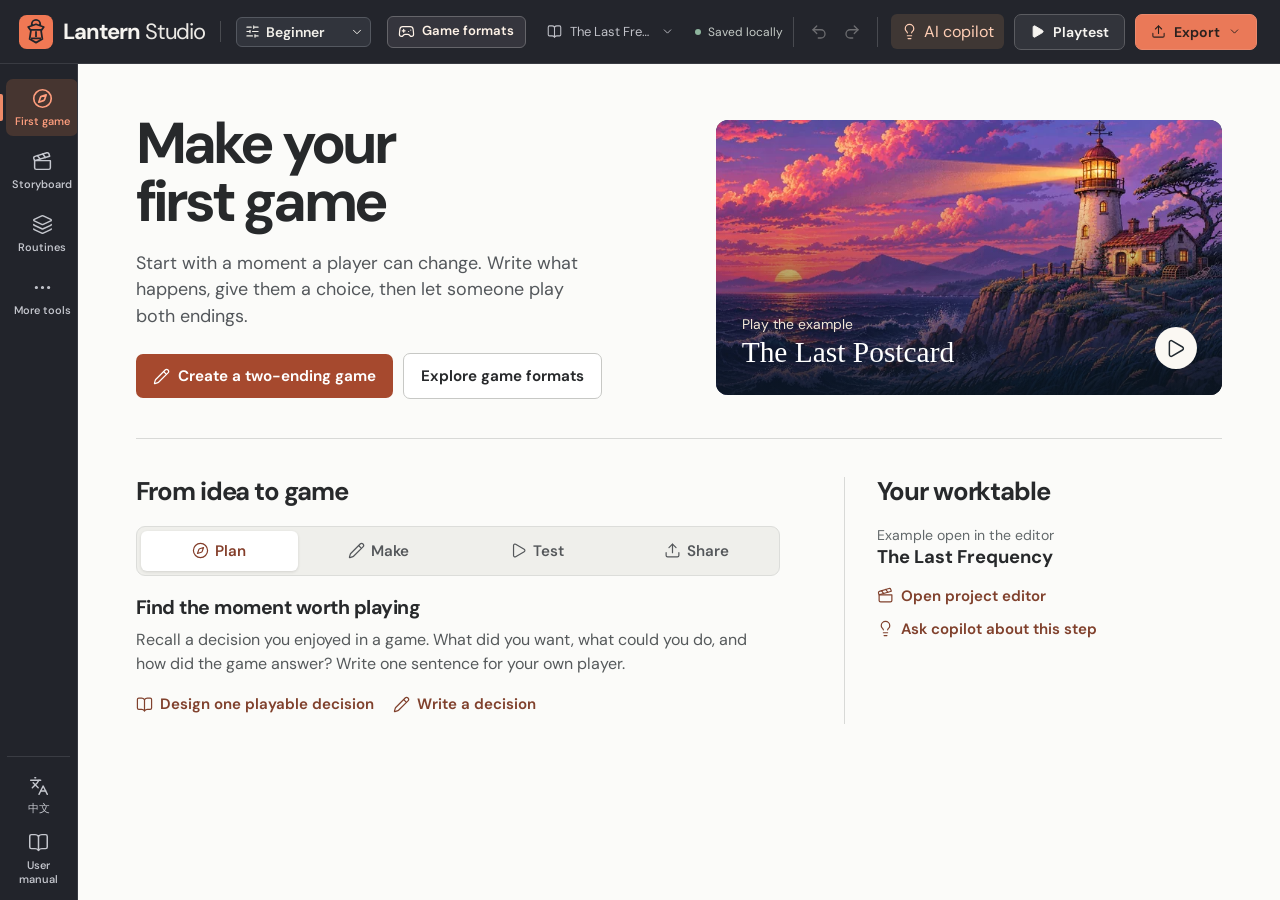
==== commit 04fb05bc: "Publish the Lantern Studio production authoring update" ====
--- a/lantern-studio/index.html
+++ b/lantern-studio/index.html
@@ -10,8 +10,8 @@
     />
     <link rel="icon" href="./lantern.svg" />
     <title>Lantern Studio · Indie game maker</title>
-    <script type="module" crossorigin src="./assets/index-Do45h5BA.js"></script>
-    <link rel="stylesheet" crossorigin href="./assets/index-CmeBuOl0.css">
+    <script type="module" crossorigin src="./assets/index-YZppWpvI.js"></script>
+    <link rel="stylesheet" crossorigin href="./assets/index-DU5_03jB.css">
   </head>
   <body>
     <div id="app"></div>
--- a/lantern-studio/assets/index-DU5_03jB.css
+++ b/lantern-studio/assets/index-DU5_03jB.css
@@ -0,0 +1 @@
+@font-face{font-family:DM Sans Variable;font-style:normal;font-display:swap;font-weight:100 1000;src:url(./dm-sans-latin-ext-wght-normal-BOFOeGcA.woff2)format("woff2-variations");unicode-range:U+100-2BA,U+2BD-2C5,U+2C7-2CC,U+2CE-2D7,U+2DD-2FF,U+304,U+308,U+329,U+1D00-1DBF,U+1E00-1E9F,U+1EF2-1EFF,U+2020,U+20A0-20AB,U+20AD-20C0,U+2113,U+2C60-2C7F,U+A720-A7FF}@font-face{font-family:DM Sans Variable;font-style:normal;font-display:swap;font-weight:100 1000;src:url(./dm-sans-latin-wght-normal-Xz1IZZA0.woff2)format("woff2-variations");unicode-range:U+??,U+131,U+152-153,U+2BB-2BC,U+2C6,U+2DA,U+2DC,U+304,U+308,U+329,U+2000-206F,U+20AC,U+2122,U+2191,U+2193,U+2212,U+2215,U+FEFF,U+FFFD}*{box-sizing:border-box}:root{color:#25262a;font-synthesis:none;--ink:#24252a;--muted:#65666c;--line:#dededc;--paper:#fbfbf9;--accent:#ea7958;--dark:#22242b;--mono:"Cascadia Code", "SFMono-Regular", Consolas, monospace;background:#f8f8f6;font-family:DM Sans Variable,Microsoft YaHei,system-ui,sans-serif;font-size:16px}body{margin:0}button,input,select,textarea{font:inherit}button{cursor:pointer;color:inherit}button:disabled{cursor:default;opacity:.4}button:focus-visible,a:focus-visible,summary:focus-visible{outline-offset:3px;outline:3px solid #be583b}input:focus,textarea:focus,select:focus{outline-offset:1px;outline:2px solid #bf664e}svg{flex-shrink:0}button{background:0 0;border:0}button,select,input{touch-action:manipulation}.topbar{color:#f6f4f0;background:#23252c;border-bottom:1px solid #393b42;align-items:center;gap:24px;height:64px;padding:0 23px 0 19px;display:flex}.brand{white-space:nowrap;align-items:center;gap:10px;display:flex}.brand img{width:34px;height:34px}.brand strong{letter-spacing:-1.15px;font-size:22px;font-weight:740}.brand strong span{color:#ebe9e5;font-weight:410}.top-sep{background:#494b50;width:1px;height:21px}.top-work{color:#c0c1c8;align-items:center;gap:8px;font-size:13px;display:flex}.top-actions{align-items:center;gap:10px;margin-left:auto;display:flex}.saved{color:#c4cac6;white-space:nowrap;align-items:center;gap:7px;font-size:12px;display:flex}.saved span{background:#8eb59e;border-radius:50%;width:6px;height:6px}.saved.saving span{background:#deb571}.saved.error span{background:#f87962}.history{border-left:1px solid #484a50;border-right:1px solid #484a50;gap:3px;margin-right:3px;padding:0 10px;display:flex}.iconbtn{border-radius:5px;place-items:center;min-width:30px;height:30px;padding:4px;display:inline-grid}.iconbtn:hover:not(:disabled){background:#85858517}.topbar .iconbtn:hover:not(:disabled){background:#ffffff13}.topbar .iconbtn:disabled{opacity:.35}.topbar .playbtn,.topbar .exportbtn{border-radius:7px;justify-content:center;align-items:center;gap:8px;height:36px;padding:0 15px;font-size:14px;font-weight:640;display:flex}.playbtn{background:#32343b;border:1px solid #5b5c61}.playbtn:hover{background:#41434a}.playbtn svg{fill:currentColor;stroke-width:1.5px}.exportbtn,.primary{background:var(--accent);color:#2b211e;border:1px solid #eb896d;font-weight:650}.exportbtn:hover,.primary:hover{background:#f08a6c}.shell{height:calc(100dvh - 64px);min-height:0;display:flex}.rail{background:var(--dark);color:#c5c7ce;scrollbar-width:thin;border-right:1px solid #373941;flex-direction:column;flex:none;justify-content:space-between;width:78px;padding:15px 0 13px;display:flex;overflow:auto}.rail-main,.rail-foot{gap:6px;display:grid}.railbtn{width:calc(100% - 12px);min-height:57px;color:inherit;border-radius:7px;flex-direction:column;justify-content:center;align-items:center;gap:5px;margin:0 6px;font-size:11px;font-weight:540;display:flex;position:relative}.railbtn:hover{color:#fff;background:#ffffff0a}.railbtn.active{color:#ff9e7e;background:#463530}.railbtn.active:before{content:"";background:#ee8a68;border-radius:0 2px 2px 0;width:3px;height:27px;position:absolute;left:-6px}.railbtn.active svg{stroke-width:1.9px}.rail-foot{border-top:1px solid #3a3c43;margin:12px 7px 0;padding-top:10px}.rail-foot .railbtn{width:100%;margin:0}.outline{border-right:1px solid var(--line);background:#f6f6f3;flex-direction:column;flex:none;width:234px;min-height:0;display:flex}.outline-head{border-bottom:1px solid var(--line);padding:26px 18px 21px}.eyebrow,.outline-caption>span,.kicker,.scene-info small,.map-content>small{font:600 10px/1.3 var(--mono);letter-spacing:1.4px;color:#6a6c70}.project-name{letter-spacing:-.65px;text-align:left;justify-content:space-between;align-items:center;gap:8px;width:100%;padding:7px 0 0;font-size:18px;font-weight:740;display:flex}.project-name svg{color:#777b7d}.outline-caption{justify-content:space-between;align-items:center;padding:17px 13px 8px 18px;display:flex}.scene-list{scrollbar-width:thin;flex:0 auto;padding:0 9px;overflow:auto}.scene-item{text-align:left;border:1px solid #0000;border-radius:7px;align-items:center;gap:10px;width:100%;min-height:60px;margin-bottom:3px;padding:8px 7px;display:flex}.scene-item.current{background:#f9e8df;border-color:#edc5b6}.scene-item:not(.current):hover{background:#eaeae5}.scene-thumb{color:#6c6c70;background:#e2e0da;border-radius:4px;flex:none;place-items:center;width:45px;height:38px;display:grid;overflow:hidden}.scene-thumb img{object-fit:cover;width:100%;height:100%}.scene-info{flex-direction:column;gap:4px;min-width:0;display:flex}.scene-info small{letter-spacing:1.04px;font-size:9px}.scene-info em{color:#8c4b34;font-style:normal}.scene-info b{letter-spacing:-.2px;overflow-wrap:anywhere;font-size:13.5px;font-weight:630;line-height:1.3}.scene-item.current .scene-info b{color:#843d2b}.outline-add{color:#5e6060;border:1px dashed #bbbdb9;border-radius:6px;flex-shrink:0;justify-content:center;align-items:center;gap:7px;margin:13px 15px 12px;padding:9px 6px;font-size:13px;display:flex}.outline-add:hover{background:#edede8}.outline-foot{color:#62656a;border-top:1px solid var(--line);align-items:center;gap:7px;margin-top:auto;padding:16px;font-size:12px;display:flex}.outline-foot span{color:#939593}.workframe{flex-direction:column;flex:1;min-width:0;display:flex;position:relative}.mobilebar{display:none}.workspace{scrollbar-width:thin;background:#fbfbf9;flex:1;min-height:0;overflow:auto}.workspace:focus{outline:none}.learning-project{min-width:0;max-width:min(36vw,350px)}.learning-project span{text-overflow:ellipsis;white-space:nowrap;overflow:hidden}.learning-project svg{flex:none}.work-inner:has(#learning){max-width:1460px;padding:clamp(18px,3vw,46px) clamp(14px,3.7vw,60px) 52px}.work-inner{max-width:1500px;margin:auto;padding:31px clamp(22px,2.3vw,40px) 42px}.scene-heading{justify-content:space-between;align-items:center;gap:12px;margin-bottom:21px;display:flex}.kicker{letter-spacing:1.25px;color:#66696c;align-items:center;gap:9px;font-size:10px;display:flex}.kicker-line{background:#c96344;width:19px;height:2px}.kicker-slash{color:#b2b1ae}.scene-heading h1,.page-head h1{letter-spacing:-1.75px;overflow-wrap:anywhere;margin:8px 0 0;font-size:clamp(29px,2.5vw,43px);font-weight:690;line-height:1.13}.scene-more{background:#fff;border:1px solid #d9d9d5;width:31px;height:31px}.stage{aspect-ratio:1.96;background-color:#303b4c;background-image:var(--stage-image,linear-gradient(135deg, #3f5062, #232636));isolation:isolate;color:#fff;background-position:50%;background-size:cover;border-radius:10px;width:100%;min-height:245px;position:relative;overflow:hidden;box-shadow:0 2px 5px #282b3820}.stage:before{content:"";z-index:-1;pointer-events:none;background:linear-gradient(#0000,#13141b12 20%,#11141ad4 100%);position:absolute;inset:35% 0 0}.stage-top{justify-content:space-between;align-items:center;display:flex;position:absolute;top:13px;left:14px;right:13px}.preview-chip,.expand{-webkit-backdrop-filter:blur(5px);backdrop-filter:blur(5px);color:#fff;background:#151823ad;border:1px solid #ffffff3b;border-radius:5px;align-items:center;gap:7px;display:inline-flex}.preview-chip{font:600 9px/1 var(--mono);letter-spacing:1px;padding:6px 8px}.expand{place-items:center;width:27px;min-width:27px;height:27px;display:grid}.expand svg{width:14px;height:14px}.stage-dialog{color:#f9f6f0;-webkit-backdrop-filter:blur(5px);backdrop-filter:blur(5px);background:#1d2030df;border:1px solid #cbc8dc5e;border-left:3px solid #ed9573;border-radius:6px;padding:13px 81px 14px 15px;position:absolute;bottom:13px;left:14px;right:14px}.speaker-chip{font:650 10px/1.2 var(--mono);text-transform:uppercase;letter-spacing:1.45px;color:#ffb193}.stage-dialog p{white-space:pre-wrap;max-height:5.8em;margin:5px 0 0;font-family:Georgia,Songti SC,SimSun,serif;font-size:clamp(15px,1.24vw,20px);font-weight:400;line-height:1.4;overflow:auto}.stage-page{color:#ebe7e3;align-items:center;gap:1px;display:flex;position:absolute;bottom:10px;right:8px}.stage-page .iconbtn{min-width:17px;height:24px;padding:0}.stage-page .iconbtn svg{width:13px}.stage-page small{font:10px var(--mono);color:#d3ced1}.script-head{flex-wrap:wrap;justify-content:space-between;align-items:center;gap:8px;margin:26px 0 12px;display:flex}.script-head>div{align-items:center;gap:9px;display:flex}.script-head h2,.ins-header h2{letter-spacing:-.65px;margin:0;font-size:19px;font-weight:680}.section-icon{color:#585b60;place-items:center;display:grid}.count{color:#676b6d;font:600 11px var(--mono);text-align:center;background:#eaeae6;border-radius:4px;min-width:20px;padding:3px 5px}.outline-button,.secondary,.primary,.textbtn{border-radius:6px;justify-content:center;align-items:center;gap:7px;font-size:14px;font-weight:560;display:inline-flex}.outline-button,.secondary{background:#fff;border:1px solid #d6d7d2;padding:7px 10px}.outline-button{font-size:12px}.outline-button:hover,.secondary:hover,.menu-action:hover{background:#f0f0ec}.script-list{background:#fff;border:1px solid #dadbd6;border-radius:8px;overflow:hidden}.script-row{text-align:left;align-items:flex-start;gap:13px;width:100%;padding:14px 15px 15px;display:flex}.script-row+.script-row{border-top:1px solid #e7e7e3}.script-row:hover{background:#f8f7f3}.line-num{font:11px/18px var(--mono);color:#93949b;padding-top:1px}.script-copy{flex-direction:column;flex:1;gap:6px;min-width:0;display:flex}.speaker-name{align-items:center;gap:6px;font-size:13px;font-weight:700;display:flex}.speaker-name i{border-radius:2px;width:7px;height:7px}.speaker-name small{color:#727479;background:#f2f2ee;border-radius:3px;margin-left:2px;padding:2px 5px;font-size:10px;font-weight:470}.line-copy{color:#505157;white-space:pre-wrap;overflow-wrap:anywhere;font-size:14px;line-height:1.47}.script-row>svg{color:#929599;opacity:0}.script-row:hover>svg,.script-row:focus-visible>svg{opacity:1}.empty{color:#6a6b70;padding:4px 16px;font-size:14px}.inspector{border-left:1px solid var(--line);scrollbar-width:thin;background:#f7f7f4;flex:none;width:258px;overflow:auto}.ins-header{border-bottom:1px solid var(--line);align-items:center;gap:9px;padding:25px 20px 18px;display:flex}.ins-header svg{color:#61646b}.ins-header h2{font-size:17px}.ins-section{border-bottom:1px solid var(--line);padding:20px}.ins-section h3{letter-spacing:-.2px;margin:0 0 16px;font-size:14px;font-weight:700}.ins-title{color:#595b61;justify-content:space-between;align-items:baseline;display:flex}.ins-title h3{color:var(--ink)}.field{flex-direction:column;gap:7px;min-width:0;margin:12px 0 0;display:flex}.field>span:first-child{color:#65666b;font-size:12px;font-weight:570}.field input,.field select,.field textarea,.ins-section>select{color:#34363b;background:#fff;border:1px solid #d6d7d1;border-radius:6px;width:100%;min-width:0;padding:9px 10px;font-size:13px;display:block}.field select,.ins-section>select{appearance:none;background:#fff url("data:image/svg+xml,%3Csvg xmlns='http://www.w3.org/2000/svg' width='13' height='13' viewBox='0 0 24 24' fill='none' stroke='%23565960' stroke-width='2'%3E%3Cpath d='m6 9 6 6 6-6'/%3E%3C/svg%3E") right 9px center no-repeat;padding-right:28px}.select-wrap,.bg-select{align-items:center;width:100%;min-width:0;display:flex;position:relative}.select-wrap>svg{pointer-events:none;color:#65696b;position:absolute;left:10px}.select-wrap select{padding-left:34px}.bg-select{background:#fff;border:1px solid #d6d7d1;border-radius:6px;gap:8px;min-height:42px;padding:4px 8px 4px 4px}.bg-select img,.bg-select .noart{object-fit:cover;border-radius:3px;width:41px;height:30px}.bg-select span{flex:1;font-size:13px}.bg-select select{opacity:0;cursor:pointer;width:100%;position:absolute;inset:0}.bg-select:focus-within{outline:2px solid #bf664e}.flow-label{color:#65666b;margin-bottom:8px;font-size:12px}.flow-label span{font:10px var(--mono);color:#65666b;background:#e8e8e3;border-radius:3px;padding:2px 4px}.flow-choice{text-align:left;background:#fff;border:1px solid #dcdcd6;border-radius:6px;align-items:flex-start;gap:7px;width:100%;margin:6px 0;padding:10px 7px;display:flex}.flow-choice:hover{border-color:#bf977f}.choice-glyph{color:#75618c;background:#efe8f6;border-radius:4px;flex:none;place-items:center;width:23px;height:23px;display:grid}.flow-choice>span:nth-child(2){flex:1;min-width:0}.flow-choice b{font-size:12px;font-weight:600;line-height:1.4;display:block}.flow-choice small{color:#61646a;align-items:center;gap:3px;margin-top:3px;font-size:11px;display:flex}.flow-choice>svg{color:#999b9c;align-self:center}.plain-add,.textbtn{color:#65676b;align-items:center;gap:6px;padding:5px 0;font-size:12px;display:inline-flex}.plain-add{color:#8e4e39;margin-top:5px;font-weight:650}.ins-bottom{padding:12px 20px}.ins-section>select{font-size:13px}.page-head{margin:2px 0 25px}.page-head p,.modal:where(:not(.play-modal,.stage-modal)) p,.hint{color:#62646a;font-size:15px;line-height:1.6}.page-head h1{margin-bottom:11px}.page-head p{max-width:680px}.map-grid{grid-template-columns:repeat(auto-fit,minmax(min(100%,200px),1fr));gap:16px;display:grid}.map-card{background:#fff;border:1px solid #d9d9d4;border-radius:8px;overflow:hidden}.map-img{background:#3b4551 50%/cover;height:80px}.map-content{padding:14px}.map-title{text-align:left;padding:5px 0 12px;font-size:17px;font-weight:660;display:block}.map-title:hover{text-decoration:underline}.map-edge,.map-end{text-align:left;color:#654842;border-top:1px solid #eae8e1;align-items:flex-start;gap:6px;width:100%;padding:7px 0;font-size:13px;line-height:1.4;display:flex}.map-edge small{color:#68706f;font-size:11px;display:block}.source-actions{flex-wrap:wrap;gap:9px;margin-bottom:13px;display:flex}.source-actions svg{width:16px}.primary,.secondary{padding:9px 12px}.source-note{white-space:pre-wrap;color:#42684d;margin:12px 0;font-size:14px}#source-area{resize:vertical;color:#f0eee6;width:100%;height:54vh;font:13px/1.6 var(--mono);background:#272a32;border:1px solid #45464d;border-radius:8px;padding:18px}.work-inner:has(#library){padding:0}.ls-lib{padding:30px!important}#toast{z-index:150;color:#fff;opacity:0;pointer-events:none;background:#26282f;border-radius:8px;max-width:90vw;padding:11px 16px;font-size:14px;transition:transform .15s;position:fixed;bottom:20px;left:50%;transform:translate(-50%,12px);box-shadow:0 4px 18px #0003}#toast.visible{opacity:1;transform:translate(-50%)}.shade{z-index:70;-webkit-backdrop-filter:blur(3px);backdrop-filter:blur(3px);background:#14182078;place-items:center;padding:20px;display:grid;position:fixed;inset:0}.modal{background:#fbfbf8;border:1px solid #dcdad4;border-radius:13px;width:min(100%,475px);max-height:90dvh;overflow:auto;box-shadow:0 25px 100px #15172043}.modal>header{border-bottom:1px solid var(--line);justify-content:space-between;align-items:center;gap:18px;padding:16px 21px;display:flex}.modal h2{letter-spacing:-.75px;margin:0;font-size:21px}.modal-body{padding:19px 21px 21px}.modal-body>p:first-child{margin-top:0}.modal-body .field{margin:0 0 14px}.modal-body .field>span:first-child{font-size:13px}.modal-body .field input,.modal-body .field select,.modal-body .field textarea{font-size:15px}.modal-body textarea{resize:vertical;min-height:110px;line-height:1.5}.form-foot{justify-content:flex-end;align-items:center;gap:8px;margin-top:20px;display:flex}.form-foot:has(.copy-choice) .primary{order:1}.form-foot>:first-child:not(:only-child){margin-right:auto}.smalltools{gap:4px;display:flex}.conditions,.diagnostics{border:1px solid #dddcd6;border-radius:6px;margin:10px 0;padding:10px;font-size:14px}.conditions summary,.diagnostics summary{cursor:pointer;color:#53565a}.conditions[open] summary{margin-bottom:12px}.guide h3{margin:16px 0 6px;font-size:16px}.guide h3:first-child{margin-top:0}.guide ol{color:#57595d;padding-left:24px;font-size:14px;line-height:1.6}.guide li{margin:6px 0;padding-left:3px}.guide p{margin:4px 0;font-size:14px}.menu-list,.export-list{gap:5px;display:grid}.menu-action{text-align:left;border:1px solid #deded6;border-radius:6px;align-items:center;gap:11px;padding:12px;font-size:14px;display:flex}.menu-action svg:last-child:not(:first-child){margin-left:auto}.export-option{text-align:left;background:#fff;border:1px solid #dadbd5;border-radius:7px;align-items:center;gap:11px;padding:13px 11px;display:flex}.export-option:hover{background:#fffaf6;border-color:#c57e64}.export-option>span:nth-child(2){flex:1;min-width:0}.export-option b,.import-info b,.export-project b{font-size:14px;display:block}.export-option small,.import-info small,.export-project small{color:#696c71;margin-top:3px;font-size:12px;line-height:1.4;display:block}.export-icon{color:#8d4e39;background:#f7e8dd;border-radius:7px;place-items:center;width:35px;height:35px;display:grid}.export-option em{font:11px var(--mono);color:#777}.import-info,.export-project{align-items:center;gap:12px;margin-bottom:16px;display:flex}.import-info>svg,.export-project>svg{color:#826b63}.error-box{color:#853c30;white-space:pre-wrap;overflow-wrap:anywhere;background:#ffede8;border-radius:6px;padding:12px;font-size:13px}#export-state{margin:12px 0 0;font-size:13px}#export-state:empty{display:none}.stage-modal,.play-modal{width:min(100%,1000px)}.stage-modal .modal-body,.play-modal .modal-body{padding:0}.stage-modal .stage{aspect-ratio:16/9;border-radius:0}.stage-modal [data-act=expand]{display:none}.play-modal #game-player{height:min(66vw,71dvh);min-height:min(480px,70dvh)}.play-modal .lantern-player{min-height:100%}@media (min-width:1600px){.outline{width:263px}.inspector{width:288px}.work-inner{max-width:1300px}.stage{max-height:570px}.scene-item{min-height:65px}.scene-info b{font-size:15px}.rail{width:86px}}@media (max-width:1250px){.outline{width:193px}.inspector{width:222px}.ins-section{padding:17px 15px}.work-inner{padding:23px 20px 35px}.scene-item{gap:7px}.scene-thumb{width:39px}.rail{width:68px}.stage{min-height:235px}.outline-head{padding-left:15px}.scene-info b{font-size:13px}.stage-dialog{padding-right:65px}.railbtn{font-size:10px}}@media (max-width:1050px){.inspector{display:none}.inspector.mobile-open{z-index:25;width:260px;display:block;position:absolute;top:64px;bottom:0;right:0;box-shadow:-7px 4px 24px #24262f26}.workframe:has(+.inspector) .mobilebar{justify-content:flex-end;height:28px;padding:4px 16px 0;display:flex}.mobilebar [data-act=outline]{display:none}.work-inner{padding-top:19px}.stage{aspect-ratio:1.95}.scene-heading{margin-bottom:16px}.inspector.mobile-open{top:94px}}@media (max-width:750px){.topbar{gap:10px;height:55px;padding:0 12px}.top-sep,.top-work,.history,.saved{display:none}.brand img{width:29px;height:29px}.brand{gap:7px}.brand strong{font-size:18px}.top-actions{gap:6px}.topbar .playbtn,.topbar .exportbtn{gap:5px;height:33px;padding:0 9px;font-size:12px}.shell{height:calc(100dvh - 55px);padding-bottom:56px}.rail{z-index:30;border:0;flex-direction:row;justify-content:space-around;width:100%;height:56px;padding:0 3px;position:fixed;bottom:0;left:0;right:0}.rail-main,.rail-foot{display:contents}.railbtn,.rail-foot .railbtn{border-radius:0;flex:1;gap:3px;width:auto;min-height:52px;margin:0;font-size:9px}.railbtn.active:before{width:50%;height:2px;top:0;left:25%}.railbtn svg{width:19px}.railbtn span{text-align:center;line-height:1.08}.mobilebar .learning-project{white-space:nowrap;text-overflow:ellipsis;display:block;overflow:hidden}.mobilebar .learning-project svg{vertical-align:middle;margin-right:5px}.outline{display:none}.outline.mobile-open{z-index:25;width:235px;display:flex;position:absolute;top:92px;bottom:56px;left:0;box-shadow:5px 4px 22px #22252c2b}.mobilebar{background:#f5f5f1;border-bottom:1px solid #e4e4df;justify-content:space-between;align-items:center;height:37px;padding:4px 14px;display:flex}.workframe:has(+.inspector) .mobilebar{background:#f5f5f1;border-bottom:1px solid #e4e4df;justify-content:space-between;align-items:center;height:37px;padding:4px 14px;display:flex}.mobilebar [data-act=outline]{display:inline-flex}.inspector.mobile-open{top:92px;bottom:56px}.work-inner{padding:17px 15px 27px}.scene-heading h1{font-size:29px}.kicker{font-size:9px}.stage{aspect-ratio:1.68;min-height:215px}.stage-top{top:9px;left:9px;right:9px}.stage-dialog{padding:8px 48px 10px 10px;bottom:8px;left:8px;right:8px}.stage-dialog p{font-size:15px;line-height:1.3}.stage-page{gap:0;bottom:4px;right:2px}.stage-page small{font-size:8px}.stage-page .iconbtn{min-width:12px}.script-head{margin-top:19px}.script-head h2{font-size:18px}.script-row{gap:8px;padding:12px 10px}.line-copy{font-size:14px}.shade{padding:10px}.modal{max-height:91dvh}.modal>header{padding:12px 16px}.modal-body{padding:16px}.play-modal #game-player{height:70dvh}.ls-lib{padding:19px 15px!important}.page-head h1{font-size:32px}.topbar .playbtn svg{width:13px}}@media (prefers-reduced-motion:reduce){*{scroll-behavior:auto!important;transition:none!important}}.stage-portrait{object-fit:contain;object-position:left bottom;pointer-events:none;max-width:60%;height:91%;position:absolute;bottom:0;left:5%}.stage-dialog,.stage-top{z-index:1}#toast:empty{display:none}.scene-info small,.line-num,.speaker-name small,.export-option em{color:#606268}.mobile-meta,.source-actions [hidden]{display:none}.recover-draft{color:#913e2c;cursor:pointer;font:inherit;background:0 0;border:0;padding:.25rem;text-decoration:underline}@media (max-width:750px){.mobile-meta:has(.recover-draft) .mobile-status{clip-path:inset(50%);width:1px;height:1px;position:absolute;overflow:hidden}.mobile-meta .recover-draft{max-width:5rem;font-size:11px}.mobile-meta{align-items:center;gap:3px;display:flex}.mobile-meta .iconbtn{width:28px;min-width:28px;height:28px}.mobile-meta .iconbtn svg{width:15px}.mobile-meta .mobile-status{color:#585e58;gap:4px;margin-left:4px;font-size:10px;display:flex}.mobilebar .saved span{background:#487756;width:5px;height:5px}.mobilebar .saved.error span{background:#ad412a}.mobilebar .saved.saving span{background:#906528}.mobilebar{gap:3px}}@media (max-width:520px){.topbar{gap:5px;padding-inline:7px}.topbar .top-actions{gap:4px}.topbar .format-launch svg,.topbar .playbtn svg,.topbar .exportbtn svg:first-child{display:none}.topbar .playbtn,.topbar .exportbtn{white-space:nowrap;gap:3px;padding-inline:7px}}@media (max-width:400px){.topbar .brand strong{clip-path:inset(50%);width:1px;height:1px;position:absolute;overflow:hidden}}.live-preview{color:#f8f5e8;text-align:start;background:#203834;border:1px solid #35504a;border-radius:.65rem;align-items:stretch;gap:0;min-width:0;margin:.8rem 0 1rem;display:flex;overflow:hidden}.live-preview>div{flex:1;min-width:0;padding:.75rem .95rem}.live-preview>img,.live-preview>canvas{object-fit:cover;align-self:center;width:clamp(64px,26%,170px);height:auto;min-height:72px;max-height:160px}.live-preview canvas{image-rendering:pixelated;object-fit:contain}.live-preview small,.live-preview strong{color:#b4dcce;display:block}.live-preview small{letter-spacing:.04em;font-size:.72rem;font-weight:600;line-height:1.2}.live-preview strong{color:#fff0b9;margin-top:.4rem;font-size:.88rem}.live-preview p{font:inherit;color:#fff;white-space:pre-wrap;overflow-wrap:anywhere;min-height:1.45em;max-height:13rem;margin:.25rem 0 0;font-size:.95rem;line-height:1.45;overflow-y:auto}.topbar .copilot-launch{color:#ffceb5;white-space:nowrap;background:#3f3734;border-radius:6px;justify-content:center;align-items:center;gap:6px;padding:7px 10px;display:inline-flex}.topbar .copilot-launch:hover{color:#fff;background:#5a443d}#extension-css,#extension-js,.extension-example{tab-size:2;font:.85rem/1.45 ui-monospace,Consolas,monospace}.extension-example{max-height:14rem;padding:.6rem;overflow:auto}.web-code-feedback{align-items:center;gap:.7rem;margin:.3rem 0 .85rem;font-size:.85rem;display:flex}.web-code-feedback button[hidden]{display:none}.source-scope{align-items:center;gap:.75rem;margin:.85rem 0;font-size:.9rem;display:flex}.source-scope select{border:1px solid #bbc6c2;border-radius:.35rem;max-width:70%;padding:.4rem}.rpg-rehearsal{background:#f6f7ef;border:1px solid #c9d5c9;border-radius:.8rem;padding:1rem}.rpg-rehearsal>p{color:#49594e;margin:.5rem 0;font-size:.85rem}.rpg-rehearsal-game{max-height:36rem;overflow:auto}.rpg-rehearsal-game .qr-layout{grid-template-columns:1fr}.qr-columns .rehearsing>:not(.rpg-rehearsal-game){display:none}.rpg-rehearsal-game .qr-stage{flex-direction:column;display:flex}.rpg-rehearsal-game .qr-stage>[data-event-report]{order:-1}.rpg-rehearsal-game .qr-player{min-height:0}.rpg-rehearsal-game .qr-player>header{padding-block:.6rem}@media (max-width:700px){.qr-columns>.rehearsing{z-index:3;background:#f6f7ef;border:1px solid #859c8e;border-radius:.6rem;align-self:start;position:sticky;top:0}.rpg-rehearsal-game{max-height:min(19rem,36dvh)}.qr-columns:has(>.rehearsing)>:last-child :is(input,textarea,select,button){scroll-margin-block-start:min(20rem,38dvh)}}@media (max-width:870px){.topbar .copilot-launch{min-width:34px;height:34px;padding:5px}.topbar .copilot-launch span{display:none}}.my-editor,.my-guide,.my-game{text-align:start;overflow-wrap:anywhere;min-width:0;font:1rem/1.5 DM Sans,Microsoft YaHei,system-ui,sans-serif}:is(.my-editor,.my-guide,.my-game) *{box-sizing:border-box}:is(.my-editor,.my-guide,.my-game) :is(h1,h2,h3,p,blockquote){margin:0}:is(.my-editor,.my-guide,.my-game) :is(button,input,select,textarea){font:inherit}:is(.my-editor,.my-guide,.my-game) button{cursor:pointer;line-height:1.3}:is(.my-editor,.my-guide,.my-game) :focus-visible{outline-offset:3px;outline:3px solid #d17c27}.my-editor,.my-guide{color:#283631;container-type:inline-size}.my-editor-head,.my-game-head,.my-toolbar,.my-tabs,.my-tools,.my-actions,.my-spots{flex-wrap:wrap;align-items:center;gap:.5rem;display:flex}.my-editor-head,.my-game-head{justify-content:space-between;gap:.75rem 1rem}.my-editor-head{margin-bottom:1.1rem}.my-editor h1,.my-guide h1{letter-spacing:-.045em;font-size:clamp(1.8rem,4vw,2.7rem);line-height:1.07}.my-editor h2,.my-guide h2{font-size:1.25rem;line-height:1.3}.my-editor h3{font-size:1.02rem}.my-editor button,.my-guide button,.my-game button{color:#293c33;background:#fff;border:1px solid #bec9c2;border-radius:.5rem;min-height:2.55rem;padding:.47rem .74rem;font-weight:620}.my-editor button[aria-pressed=true],.my-editor button.my-main-btn,.my-game button.my-main-btn,.my-guide button.my-main-btn{color:#fff;background:#315345;border-color:#315345}.my-editor button.my-danger{color:#832e29;justify-self:start}.my-editor .my-help,.my-guide p{color:#4e6055;line-height:1.55}.my-edit-layout{grid-template-columns:minmax(0,1.17fr) minmax(19rem,.9fr);align-items:start;gap:1rem;padding-bottom:2rem;display:grid}.my-canvas-card,.my-inspector,.my-guide section{background:#fffefa;border:1px solid #d5dcd4;border-radius:.75rem;min-width:0;padding:1rem}.my-canvas-card{gap:.7rem;display:grid;position:sticky;top:1rem}.my-inspector,.my-inspector form,.my-guide{gap:.9rem;display:grid}.my-tabs{border-bottom:1px solid #d9ded7;gap:.3rem;padding-bottom:.7rem}.my-tabs button{background:0 0;border-color:#0000}.my-field{align-content:start;gap:.25rem;min-width:0;font-size:.89rem;font-weight:650;display:grid}.my-field :is(select,input,textarea){color:#26392e;background:#fff;border:1px solid #afbdb4;border-radius:.38rem;width:100%;min-width:0;padding:.5rem .58rem;font-weight:450;line-height:1.38;display:block}.my-field textarea{resize:vertical;min-height:4.4rem}.my-inspector form>.my-main-btn{justify-self:start}.my-pair,.my-bounds{grid-template-columns:repeat(2,minmax(0,1fr));gap:.65rem;display:grid}.my-bounds{grid-template-columns:repeat(4,minmax(0,1fr))}.my-inline-form{flex-wrap:wrap;align-items:end;display:flex!important}.my-flags{gap:.45rem;margin:0;padding:0;list-style:none;display:grid}.my-flags li{background:#f0f3ee;border-radius:.35rem;justify-content:space-between;align-items:center;gap:.7rem;padding:.4rem .65rem;display:flex}.my-frame{isolation:isolate;aspect-ratio:16/9;background:#101f24;border-radius:.52rem;place-items:center;width:100%;min-width:0;display:grid;position:relative;overflow:hidden}.my-picture{isolation:isolate;background:radial-gradient(at 55% 24%,#46666e,#253e45 52%,#172c32);max-width:100%;max-height:100%;position:relative;overflow:visible}.my-backdrop{pointer-events:none;-webkit-user-select:none;user-select:none;width:100%;height:100%;display:block;position:absolute;inset:0}.my-empty-art{text-align:center;color:#d3e1d9;font-family:Georgia,serif;font-size:clamp(1rem,3vw,2rem);position:absolute;inset:36% 12% auto}.my-editor button.my-shape,.my-game button.my-marker{z-index:1;color:#fff8e7;background:#182f2b0d;border:1px dashed #f8e8b9;border-radius:.35rem;place-items:center;min-width:0;min-height:0;padding:0;display:grid;position:absolute}.my-editor button.my-shape{touch-action:none;cursor:move;background:#112a3326;box-shadow:0 0 0 1px #193136}.my-editor .my-shape[aria-pressed=true],.my-game .my-marker:is(:hover,:focus-visible,[aria-pressed=true]){z-index:2;background:#1941432e;border:2px solid #ffdb91}.my-shape span,.my-marker span{color:#fff0c5;background:#193b40;border:1px solid #e8cb88;border-radius:50%;place-items:center;width:1.65rem;height:1.65rem;font:700 .85rem/1 DM Sans,system-ui,sans-serif;display:grid;box-shadow:0 1px 4px #0a2225}.my-editor button.my-handle{z-index:4;color:#183337;cursor:nwse-resize;touch-action:none;background:#ffdc96;border-color:#213c3c;min-width:1.7rem;min-height:1.7rem;padding:0;position:absolute;transform:translate(-85%,-85%)}.my-guide{max-width:56rem;margin:0 auto;padding-bottom:2rem}.my-guide section{gap:.5rem;display:grid}.my-guide ol{gap:.5rem;margin:0;padding-inline-start:1.4rem;display:grid}.my-game{color:#f5ead5;--lightningcss-light: ;--lightningcss-dark:initial;color-scheme:dark;background:#12282d;width:100%;height:100%;min-height:0;overflow:auto;container-type:inline-size}.my-game-head,.my-game-body,.my-result{max-width:84rem;margin:auto;padding:clamp(.85rem,2.4vw,1.7rem)}.my-game-head{background:#1c3336;border-bottom:1px solid #466062}.my-game-head h1{color:#f2ddae;font:500 clamp(1.4rem,3.6vw,2.35rem)/1.1 Georgia,Songti SC,serif}.my-game button{color:#f6ecdb;background:#233e41;border-color:#647e78;font-size:.94rem}.my-game button:disabled{opacity:.55;cursor:default}.my-game button.my-main-btn,.my-game .my-spots button[aria-pressed=true]{color:#233738;background:#f5d690;border-color:#f5d690}.my-game-body{grid-template-columns:minmax(0,1.8fr) minmax(15rem,.8fr);align-items:start;gap:clamp(.85rem,2vw,1.6rem);display:grid}.my-game .my-frame{border:1px solid #49625f}.my-game button.my-marker{background:0 0;border-color:#0000}.my-game .my-marker span{width:1.9rem;height:1.9rem}.my-game-panel,.my-action-panel{gap:.65rem;display:grid}.my-game-panel h2,.my-result h2{color:#f2ddae;font:500 clamp(1.4rem,3vw,2rem)/1.15 Georgia,Songti SC,serif}.my-intro,.my-note,.my-result p,.my-document,.my-credit{white-space:pre-wrap}.my-game-panel .my-intro{color:#d6e1d9}.my-action-panel{border-top:1px solid #4a6260;margin-top:.4rem;padding-top:.9rem}.my-game .my-action-panel h3{color:#f0deba;font-size:1.1rem}.my-note{background:#203c40;border-inline-start:3px solid #cba760;border-radius:.3rem;padding:.7rem .8rem}.my-document{background:#24464a;border:1px solid #57736e;border-radius:.35rem;padding:.55rem .65rem;font-family:Georgia,Songti SC,serif;margin-top:.7rem!important}.my-evidence{border-radius:.35rem;max-width:100%;max-height:24rem;margin-top:.65rem;display:block}.my-credit{color:#c5d4c8;margin-top:.4rem;font-size:.76rem;display:block}.my-result{align-content:start;justify-items:start;gap:.9rem;max-width:52rem;display:grid}.my-ending h2{font-size:clamp(2.3rem,7vw,4rem)}.my-eyebrow{letter-spacing:.07em;color:#f3d18c;font-weight:700}@container (width<=57rem){.my-edit-layout,.my-game-body{grid-template-columns:minmax(0,1fr)}.my-canvas-card{position:static}}@container (width<=31rem){.my-inspector,.my-canvas-card{padding:.68rem}.my-pair{grid-template-columns:minmax(0,1fr)}.my-game-head,.my-game-body,.my-result{padding:.75rem}.my-game button,.my-editor button{min-height:2.75rem}.my-bounds{grid-template-columns:repeat(2,minmax(0,1fr))}.my-game button.my-marker,.my-editor button.my-shape{min-height:0}}.ec-player,.ec-editor{--ec-ink:#153f42;--ec-sea:#17645e;--ec-paper:#fffdf7;--ec-line:#bdcec0;--ec-muted:#496367;color:var(--ec-ink);overflow-wrap:anywhere;font-family:DM Sans,system-ui,sans-serif;line-height:1.48}.ec-player *,.ec-editor *,.ec-player,.ec-editor{box-sizing:border-box}.ec-player{background:#eef3e9;height:100%;padding:clamp(.75rem,2vw,1.75rem);overflow:auto}.ec-player h1,.ec-player h2,.ec-player h3,.ec-editor h1,.ec-editor h2{color:var(--ec-ink);margin:0;font-family:Georgia,Songti SC,serif;font-weight:650;line-height:1.12}.ec-player h1,.ec-editor h1{font-size:clamp(1.65rem,4vw,2.7rem)}.ec-player h2,.ec-editor h2{font-size:clamp(1.35rem,3vw,1.9rem)}.ec-play-head,.ec-editor-head{justify-content:space-between;align-items:center;gap:1rem;max-width:1050px;margin:0 auto 1rem;display:flex}.ec-play-head{color:#fff9df;background:#123e40;border-radius:16px;padding:1rem clamp(1rem,3vw,2rem)}.ec-play-head h1,.ec-play-head .ec-kicker{color:#fff9df}.ec-kicker{letter-spacing:.095em;text-transform:uppercase;color:#396864;margin:0 0 .25rem;font-size:.76rem;font-weight:750}.ec-play-layout,.ec-editor-form{grid-template-columns:minmax(0,1.6fr) minmax(0,1fr);align-items:start;gap:1rem;max-width:1050px;margin:auto;display:grid}.ec-stage,.ec-side,.ec-editor-card{background:var(--ec-paper);border:1px solid var(--ec-line);border-radius:15px;min-width:0;padding:clamp(.85rem,2.5vw,1.6rem)}.ec-stage h2,.ec-side h2{margin:0 0 .65rem}.ec-player p,.ec-editor p{margin:.45rem 0 .8rem}.ec-side-art,.ec-portrait{background:#d1e8d9;border-radius:10px;width:100%;margin:0 0 .85rem;display:block;overflow:hidden}.ec-side-art,.ec-portrait img{object-fit:cover;object-position:center 53%;width:100%;height:clamp(115px,20vw,210px);display:block}.ec-portrait img{height:clamp(130px,22vw,240px)}.ec-shell{text-align:center;padding:1rem;font-size:4rem;display:block}.ec-board{grid-template-columns:repeat(var(--ec-cols), minmax(0, 1fr));background:#476f61;border:3px solid #294e49;border-radius:9px;width:min(100%,550px);display:grid;overflow:hidden}.ec-square{aspect-ratio:1;place-items:center;min-width:0;line-height:1;display:grid;position:relative;box-shadow:inset 0 0 0 .5px #35554935}.ec-terrain-grass,.ec-edit-board .ec-terrain-grass{background:radial-gradient(at 27% 72%,#53865566 3%,#0000 5%),radial-gradient(at 64% 21%,#53865588 3%,#0000 5%),#b5cb90}.ec-terrain-path,.ec-edit-board .ec-terrain-path{background:radial-gradient(at 65% 61%,#a58b6388 4%,#0000 6%),radial-gradient(at 20% 39%,#a58b6388 3%,#0000 5%),#e6d3a5}.ec-terrain-rock,.ec-edit-board .ec-terrain-rock{background:radial-gradient(at 36% 65%,#77928c 0 19%,#0000 21%),radial-gradient(at 70% 40%,#7d9990 0 28%,#0000 31%),#526f68}.ec-terrain-water,.ec-edit-board .ec-terrain-water{background:repeating-linear-gradient(166deg,#0000 0 26%,#9cd1bfaa 27% 30%,#0000 30% 45%),#3f8a8d}.ec-site,.ec-traveler{place-items:center;font-size:clamp(.75rem,2.7vw,1.65rem);line-height:1;display:grid;position:absolute}.ec-traveler{z-index:1;color:#ffe77a;background:#25434a;border:2px solid #fff6c2;border-radius:50%;width:64%;height:64%;font-size:clamp(.55rem,2.5vw,1.35rem)}.ec-objective,.ec-intent{font-weight:700}.ec-coordinate,.ec-legend,.ec-file-label,.ec-notice{color:var(--ec-muted);font-size:.87rem}.ec-notice:not(:empty){border-left:3px solid #b77735;padding:.3rem .65rem}.ec-directions,.ec-battle-actions,.ec-nav,.ec-brushes{flex-wrap:wrap;gap:.45rem;display:flex}.ec-player button,.ec-editor button,.ec-file-label{font:inherit;color:#164e4a;cursor:pointer;background:#fafcf5;border:1px solid #7eaaa0;border-radius:8px;min-height:42px;padding:.52rem .85rem;font-size:.92rem;font-weight:650}.ec-player button:hover,.ec-editor button:hover,.ec-file-label:hover{background:#dfebe0}.ec-player button.ec-primary,.ec-editor button.ec-primary,.ec-brushes [aria-pressed=true]{color:#fff;background:#175d57;border-color:#175d57}.ec-player button:focus-visible,.ec-player input:focus-visible,.ec-player summary:focus-visible,.ec-editor :focus-visible,.ec-file-label:focus-within{outline-offset:2px;outline:3px solid #c06d15}.ec-directions button{width:3rem;height:2.9rem;font-size:1.35rem;line-height:1}.ec-battle-actions{margin-top:.9rem}.ec-battle-actions button{text-align:left;flex:10rem}.ec-battle-actions small{font-size:.82em;font-weight:450;display:block}.ec-intent{background:#e5f0de;border:1px solid #a6c9b5;border-radius:8px;padding:.6rem .8rem}.ec-intent.ec-strong{color:#68431b;background:#fff0d4;border-color:#d4aa64}.ec-meter{margin:.55rem 0}.ec-meter>div{justify-content:space-between;gap:.5rem;font-size:.9rem;display:flex}.ec-meter progress{accent-color:#1b7460;border:0;width:100%;height:.65rem;display:block}.ec-stamina progress{accent-color:#a26027}.ec-save{border-top:1px solid var(--ec-line);margin-top:1rem;padding-top:.8rem}.ec-save summary{cursor:pointer;min-height:36px;padding:.3rem 0;font-weight:700}.ec-save button,.ec-stage>button,.ec-file-label{max-width:100%;margin:0 .35rem .45rem 0;display:inline-block}.ec-file-label{position:relative}.ec-file{opacity:0;width:1px;height:1px;position:absolute;overflow:hidden}.ec-credits{white-space:pre-wrap;font-size:.88rem}.ec-editor{max-width:1100px;color:var(--ec-ink);background:#f0f3e9;min-width:0;margin:auto;padding:clamp(.8rem,2vw,1.7rem)}.ec-editor-head{flex-wrap:wrap}.ec-editor .ec-editor-card{margin:0 0 1rem}.ec-editor .ec-map-heading p{color:var(--ec-muted)}.ec-brushes{margin:1rem 0}.ec-editor .ec-edit-board{width:min(100%,480px)}.ec-editor .ec-edit-board button.ec-square{color:#163e39;border:0;border-radius:0;min-height:0;margin:0;padding:0;font-size:clamp(.55rem,1.8vw,1.2rem)}.ec-editor .ec-edit-board button.ec-terrain-rock{color:#fff;background-color:#66867a}.ec-edit-board button:focus-visible{outline-offset:-3px;z-index:1}.ec-editor-form{grid-template-columns:minmax(0,1.15fr) minmax(0,1fr)}.ec-field{margin:.7rem 0;display:block}.ec-field>span{margin-bottom:.24rem;font-size:.86rem;font-weight:700;display:block}.ec-field input,.ec-field textarea,.ec-field select{width:100%;min-width:0;font:inherit;color:#193e3c;background:#fffefa;border:1px solid #9aafa4;border-radius:7px;padding:.5rem .6rem}.ec-field textarea{resize:vertical;min-height:3.6rem}.ec-guide{max-width:880px}.ec-guide h1{margin-bottom:1rem}@media (max-width:720px){.ec-play-layout,.ec-editor-form{grid-template-columns:minmax(0,1fr)}.ec-stage,.ec-side{padding:.8rem}.ec-side-art{display:none}.ec-play-head{gap:.45rem}.ec-portrait img{height:130px}.ec-battle-actions button{flex-basis:8rem}.ec-board{max-width:450px}.ec-editor-head{align-items:start}.ec-nav button,.ec-brushes button{min-height:38px;padding:.42rem .55rem}}.ec-map-size{flex-wrap:wrap;align-items:end;gap:.6rem;margin-top:.7rem;display:flex}.ec-map-size .ec-field{width:5.5rem;margin:0}.ec-map-size .ec-field input{min-height:42px}.tx-player{--tx-ink:#253d3e;--tx-paper:#fcf8ec;--tx-copper:#86472e;box-sizing:border-box;overscroll-behavior:contain;width:100%;height:100%;min-height:0;color:var(--tx-ink);--lightningcss-light:initial;--lightningcss-dark: ;color-scheme:light;background:#f2ecda;font:1rem/1.5 DM Sans,system-ui,Microsoft YaHei,sans-serif;overflow:auto}.tx-player *{box-sizing:border-box}.tx-player-head{color:#fffbeb;background:#203f42;border-bottom:4px solid #bb9664;flex-wrap:wrap;justify-content:space-between;align-items:center;gap:.8rem 1rem;padding:.8rem clamp(.8rem,4vw,2.8rem);display:flex}.tx-book-name{letter-spacing:.01em;font-family:Baskervville,Georgia,Songti SC,serif;font-size:clamp(1.05rem,2.4vw,1.5rem)}.tx-tools{flex-wrap:wrap;align-items:center;gap:.3rem;display:flex}.tx-player button,.tx-player input,.tx-player summary{font:inherit}.tx-player button{cursor:pointer;min-height:2.75rem}.tx-tools button,.tx-sheet button{color:#fff;background:#254c4d;border:1px solid #9cb0a8;border-radius:.28rem;padding:.3rem .65rem}.tx-player button:disabled{cursor:default}.tx-tools button:disabled{color:#c5d4ce;background:0 0;border-color:#758b85}.tx-spread{grid-template-columns:minmax(0,47rem) minmax(9rem,13rem);justify-content:center;align-items:start;gap:clamp(.9rem,3.8vw,2.8rem);max-width:74rem;margin:0 auto;padding:clamp(.8rem,4vw,3.2rem);display:grid}.tx-paper{background:var(--tx-paper);overflow-wrap:anywhere;border:1px solid #d0c3a6;min-width:0;padding:clamp(1rem,4.3vw,3.3rem);box-shadow:0 .35rem 1.6rem #51463312}.tx-paper:before{content:"";border-top:3px solid #9a583c;width:3rem;margin-bottom:1.25rem;display:block}.tx-paper h1{color:#173b3e;letter-spacing:-.035em;margin:0 0 1rem;font:clamp(2rem,5vw,3.45rem)/1.1 Baskervville,Georgia,Songti SC,serif}.tx-prose,.tx-reply{white-space:pre-wrap;overflow-wrap:anywhere;font:clamp(1.08rem,2.2vw,1.32rem)/1.68 Baskervville,Georgia,Songti SC,serif}.tx-prose p{margin:.75em 0}.tx-reply{color:#60422f;border-inline-start:3px solid #be9a6d;margin:1rem 0;padding-inline-start:.85rem}.tx-player:lang(zh-CN) .tx-prose,.tx-player:lang(zh-CN) .tx-reply{line-height:1.9}.tx-paper figure{margin:1rem 0}.tx-paper figure img{object-fit:contain;max-width:100%;max-height:20rem;display:block}.tx-audio{gap:.35rem;margin:1rem 0;font-size:.9rem;display:grid}.tx-audio audio{width:min(100%,24rem)}.tx-bag{border-top:2px solid #a68f67;padding:.6rem .25rem}.tx-bag h2,.tx-choices h2{margin:.4rem 0;font:650 1.05rem/1.45 system-ui,sans-serif}.tx-bag h2:not(:first-child){margin-top:1.3rem}.tx-bag p,.tx-bag li,.tx-choice small,.tx-vocabulary{color:#4b5750;font-size:.9rem}.tx-bag ul,.tx-journal,.tx-vocabulary ul{padding-inline-start:1.25rem}.tx-bag ul,.tx-bag p{margin:.4rem 0}.tx-choices{border-top:1px solid #ccc0a6;margin-top:1.5rem;padding-top:.7rem}.tx-choice{padding:.15rem 0}.tx-choice button{text-align:start;color:#254648;background:#f2f1e3;border:1px solid #b4b8a6;border-radius:.25rem;width:100%;padding:.55rem .8rem;display:block}.tx-choice button:not(:disabled):hover{background:#e5e9d8;border-color:#739187}.tx-choice button:disabled{color:#64675e;background:#f5f1e6;border-style:dashed}.tx-choice small{margin:.12rem .05rem .3rem;display:block}.tx-command{grid-template-columns:minmax(0,1fr) auto;align-items:end;gap:.35rem .55rem;margin:1.2rem 0 .2rem;display:grid}.tx-command label{gap:.25rem;font-size:.88rem;font-weight:650;display:grid}.tx-command input{color:#223634;background:#fffdf8;border:1px solid #9ea69b;border-radius:.25rem;width:100%;min-width:0;min-height:2.75rem;padding:.4rem .55rem}.tx-command button,.tx-player .tx-primary{color:#fff;background:#783e29;border:1px solid #783e29;border-radius:.25rem;padding:.45rem .85rem}.tx-feedback{color:#713e27;grid-column:1/-1;margin:0;font-size:.9rem}.tx-vocabulary summary{cursor:pointer;padding:.4rem 0}.tx-vocabulary ul{margin:.25rem 0}.tx-eyebrow{color:var(--tx-copper);margin:.15rem 0 .5rem;font-size:.87rem;font-weight:700}.tx-sheet{color:#203e3e;background:#fffbed;border:1px solid #8f937e;border-radius:.5rem;width:min(36rem,100vw - 1.5rem);max-height:80vh;padding:1.2rem;overflow:auto}.tx-sheet::backdrop{background:#182d32b8}.tx-sheet-head{border-bottom:1px solid #c6b99c;justify-content:space-between;align-items:center;gap:1rem;padding-bottom:.5rem;display:flex}.tx-sheet h2{margin:0;font:1.8rem Georgia,Songti SC,serif}.tx-journal li{padding:.4rem 0}.tx-journal p{margin:.25rem 0}.tx-player :focus-visible{outline-offset:3px;outline:3px solid #b46124}.tx-tools :focus-visible{outline-color:#f2b87d}@media (max-width:680px){.tx-spread{grid-template-columns:minmax(0,1fr);padding:.6rem}.tx-bag{padding:.65rem .85rem}.tx-player-head{gap:.35rem;padding:.6rem .75rem}.tx-tools{width:100%}.tx-tools button{padding:.3rem .5rem;font-size:.84rem}.tx-paper{padding:1.15rem}.tx-paper:before{margin-bottom:.8rem}}.tx-editor,.tx-guide{box-sizing:border-box;color:#293d38;max-width:79rem;margin:0 auto;padding:clamp(.8rem,2.8vw,2.2rem);font:1rem/1.45 DM Sans,system-ui,Microsoft YaHei,sans-serif}.tx-editor *,.tx-guide *{box-sizing:border-box}.tx-editor h1,.tx-guide h1{letter-spacing:-.04em;margin:0;font-size:clamp(1.6rem,3vw,2.4rem)}.tx-editor h2,.tx-guide h2{margin:.3rem 0 .75rem;font-size:1.12rem}.tx-editor h3{font-size:.98rem}.tx-editor-header,.tx-edit-banner,.tx-toolrow,.tx-tabs,.tx-action-list{flex-wrap:wrap;align-items:center;gap:.5rem;display:flex}.tx-editor-header{justify-content:space-between;margin-bottom:1rem}.tx-editor-header p{margin:.15rem 0}.tx-edit-layout{grid-template-columns:minmax(12rem,17rem) minmax(0,1fr);align-items:start;gap:clamp(.8rem,2vw,1.6rem);display:grid}.tx-edit-side,.tx-edit-content,.tx-guide article{background:#fffcf3;border:1px solid #d9d1bd;border-radius:.6rem;padding:clamp(.8rem,2vw,1.4rem)}.tx-passage-list{gap:.3rem;margin-bottom:.65rem;display:grid}.tx-editor button,.tx-guide button{font:inherit;cursor:pointer;border-radius:.3rem;min-height:2.65rem;padding:.4rem .75rem;font-size:.9rem;font-weight:650;line-height:1.35}.tx-secondary{color:#304b44;background:#fffdf6;border:1px solid #b3b7a7}.tx-editor .tx-primary,.tx-guide .tx-primary{color:#fff;background:#854830;border:1px solid #854830}.tx-editor button:disabled{cursor:default;opacity:.6}.tx-editor .tx-passage-link{text-align:start;overflow-wrap:anywhere;justify-content:space-between;align-items:center;gap:.5rem;display:flex}.tx-passage-link small{color:#5a624f;white-space:nowrap;font-size:.7rem}.tx-passage-link[aria-current=page],.tx-tabs [aria-pressed=true],.tx-action-list [aria-pressed=true]{background:#e8eddf;border-color:#688477}.tx-resources{border-top:1px solid #cbd0bd;margin-top:1.05rem;padding-top:.8rem}.tx-editor summary{cursor:pointer;padding:.35rem 0;font-weight:650}.tx-resources form,.tx-author-form{gap:.75rem;display:grid}.tx-resources form{margin:.5rem 0}.tx-author-form{margin:.85rem 0}.tx-editor form button{justify-self:start}.tx-field{gap:.27rem;min-width:0;display:grid}.tx-field span{font-size:.86rem;font-weight:650}.tx-editor input:not([type=checkbox]),.tx-editor select,.tx-editor textarea{width:100%;min-width:0;font:inherit;color:#243931;background:#fff;border:1px solid #a2ac9f;border-radius:.3rem;padding:.46rem .6rem}.tx-editor textarea{resize:vertical}.tx-edit-banner{border-bottom:1px solid #d9d1bd;justify-content:space-between;padding-bottom:.65rem}.tx-edit-banner .tx-field{max-width:13rem}.tx-check{align-items:center;gap:.45rem;display:flex}.tx-editor .tx-check input{width:1rem;height:1rem}.tx-edit-status:empty{display:none}.tx-edit-status{background:#f5efe2;border-left:3px solid #99704f;padding:.45rem .65rem}.tx-rule-details,.tx-author-form details{border-block:1px solid #d6d5c5;padding:.35rem 0}.tx-rule-grid{grid-template-columns:repeat(2,minmax(0,1fr));gap:.5rem;display:grid}.tx-author-form details>.tx-field{margin:.45rem 0}.tx-editor .tx-action-list{margin-top:.65rem}.tx-editor :focus-visible,.tx-guide :focus-visible{outline-offset:2px;outline:3px solid #a35d32}.tx-guide{max-width:58rem}.tx-guide article+article{margin-top:.75rem}.tx-guide ol,.tx-guide ul{padding-inline-start:1.45rem}.tx-guide li+li{margin-top:.39rem}.tx-guide code{color:#553d28;word-break:break-word;background:#f1ecdd}.tx-guide h1{margin-bottom:.85rem}@media (max-width:730px){.tx-edit-layout{grid-template-columns:minmax(0,1fr)}.tx-passage-list{grid-template-columns:repeat(2,minmax(0,1fr))}.tx-passage-list h2{grid-column:1/-1}.tx-rule-grid{grid-template-columns:1fr}.tx-editor button,.tx-guide button{min-height:2.75rem}}.ff-editor,.ff-player,.ff-guide{box-sizing:border-box;overflow-wrap:anywhere;min-width:0;font-family:DM Sans,Microsoft YaHei,system-ui,sans-serif;line-height:1.5}.ff-editor *,.ff-player *,.ff-guide *{box-sizing:border-box}.ff-editor [hidden],.ff-player [hidden]{display:none!important}.ff-player{--ff-ink:#f6f0df;--ff-gold:#ffcb80;--ff-muted:#c6d1cc;color:var(--ff-ink);--lightningcss-light: ;--lightningcss-dark:initial;color-scheme:dark;background:#11272b;width:100%;height:100%;overflow:auto;container-type:inline-size}.ff-player h1,.ff-player h2,.ff-player h3,.ff-editor h1,.ff-editor h2,.ff-editor h3,.ff-guide h1,.ff-guide h2{letter-spacing:-.025em;color:inherit;margin:0;line-height:1.17}.ff-head,.ff-edit-head{flex-wrap:wrap;justify-content:space-between;align-items:center;gap:.7rem 1.2rem;display:flex}.ff-head{background:#0c1d20;border-bottom:1px solid #3a5154;padding:.85rem clamp(.75rem,3vw,2rem)}.ff-head h1{font-family:Georgia,Songti SC,serif;font-size:clamp(1.25rem,3.4vw,2.2rem);font-weight:500}.ff-tools,.ff-controls,.ff-decisions,.ff-editor-actions{flex-wrap:wrap;gap:.5rem;display:flex}.ff-player button,.ff-editor button,.ff-guide button{font:inherit;cursor:pointer;white-space:normal;border-radius:.55rem;max-width:100%;min-height:42px;padding:.55rem .85rem}.ff-player button{color:var(--ff-ink);background:#1b363a;border:1px solid #567074;font-size:.93rem}.ff-player button:hover:not(:disabled){background:#2b484a}.ff-player button:disabled{opacity:.5;cursor:default}.ff-player .ff-primary{color:#262014;background:#f3c980;border-color:#f3c980;font-weight:650}.ff-player .ff-primary:hover{color:#241a0a;background:#ffdb9e!important}.ff-player :focus-visible,.ff-editor :focus-visible,.ff-guide :focus-visible{outline-offset:3px;outline:3px solid #ec992f}.ff-body,.ff-credits{width:min(100%,60rem);margin:0 auto;padding:clamp(.8rem,3vw,1.8rem)}.ff-title{padding-bottom:.7rem;font-size:clamp(1.35rem,3vw,2rem)}.ff-media{aspect-ratio:16/9;background:#0a171c;border:1px solid #3c5757;border-radius:.72rem;position:relative;overflow:hidden}.ff-media video,.ff-media img{object-fit:contain;width:100%;height:100%;display:block}.ff-unfilmed{display:none}.ff-caption{color:#fff9e7;text-align:center;background:#091718ed;border-radius:.28rem;width:max-content;max-width:96%;margin:0;padding:.23rem .6rem;font-size:clamp(.82rem,2.1vw,1.16rem);line-height:1.3;position:absolute;bottom:.35rem;left:50%;transform:translate(-50%)}.ff-controls{margin:.75rem 0}.ff-decision{border:1px solid #4c6766;border-left:4px solid var(--ff-gold);background:#1b393c;border-radius:.65rem;margin:.9rem 0;padding:clamp(.8rem,2vw,1.2rem)}.ff-decision h3{margin-bottom:.75rem;font-size:clamp(1.15rem,3vw,1.6rem)}.ff-decision h3:focus{outline-offset:.2rem}.ff-timer,.ff-media-options{color:var(--ff-muted);font-size:.9rem}.ff-timer{margin:.7rem 0 .4rem}.ff-media-options{margin:1rem 0}.ff-loading{color:var(--ff-muted);flex-wrap:wrap;flex:1 0 100%;align-items:center;gap:.5rem;font-size:.9rem;display:flex}.ff-transcript{border-top:1px solid #526767;padding:.7rem 0}.ff-transcript summary,.ff-settings summary{cursor:pointer;align-content:center;min-height:38px;font-weight:650}.ff-transcript-copy p,.ff-credits p{white-space:pre-line}.ff-caption-line{color:var(--ff-muted);gap:.65rem;margin:.4rem 0;display:flex}.ff-caption-line time{color:var(--ff-gold);font-variant-numeric:tabular-nums}.ff-editor,.ff-guide{color:#192d2d;width:100%;padding:clamp(.8rem,2.4vw,1.8rem)}.ff-editor{background:#f2f1e9;min-height:100%;container-type:inline-size}.ff-edit-head h1,.ff-guide h1{font-family:Georgia,Songti SC,serif;font-size:clamp(1.7rem,3vw,2.55rem);font-weight:500}.ff-editor button,.ff-guide button{color:#22423e;background:#fffdf6;border:1px solid #b0beb2;font-size:.9rem}.ff-editor button:hover,.ff-guide button:hover{background:#e5ede4}.ff-editor .ff-primary{color:#fffdf2;background:#205a4d;border-color:#205a4d;font-weight:650}.ff-card,.ff-guide{background:#fffdf6;border:1px solid #d2d5c8;border-radius:.8rem}.ff-card{padding:clamp(.8rem,2vw,1.2rem)}.ff-settings{margin:.9rem 0;padding:.4rem 1rem}.ff-settings form{margin:.5rem 0}.ff-edit-layout{grid-template-columns:minmax(12rem,16rem) minmax(0,1fr);align-items:start;gap:.85rem;display:grid}.ff-rail,.ff-inspector{min-width:0}.ff-rail h2,.ff-inspector h2,.ff-guide h2{margin:0 0 .75rem;font-size:clamp(1.2rem,2.4vw,1.6rem)}.ff-rail>.ff-shot-row{text-align:left;background:#f7f7ef;border-color:#0000;align-items:center;gap:.65rem;width:100%;margin:0 0 .45rem;display:flex}.ff-shot-row[aria-pressed=true]{background:#e6f0e5;border-color:#317c68}.ff-shot-row img{aspect-ratio:16/10;object-fit:cover;border-radius:.25rem;width:3.8rem}.ff-shot-row small{color:#56645b;margin-top:.1rem;display:block}.ff-rail .ff-editor-actions{margin-top:1.2rem}.ff-edit-preview{aspect-ratio:16/9;object-fit:contain;background:#102227;border-radius:.55rem;width:100%;max-height:22rem;display:block}.ff-inspector>.lantern-media-fallback{color:#405750;margin-top:.4rem;font-size:.87rem}.ff-shot-form,.ff-settings form{gap:.8rem;display:grid}.ff-shot-form{margin:1rem 0}.ff-shot-form>button,.ff-settings form>button{justify-self:start}.ff-field{flex-direction:column;gap:.22rem;min-width:0;font-size:.88rem;font-weight:600;display:flex}.ff-field input,.ff-field textarea,.ff-field select{width:100%;height:auto;min-height:40px;font:inherit;color:#192d2d;background:#fff;border:1px solid #a7b4a9;border-radius:.4rem;padding:.43rem .53rem;font-weight:400}.ff-field textarea{resize:vertical}.ff-pair{grid-template-columns:1fr 1fr;gap:.7rem;display:grid}.ff-hint,.ff-status{color:#40594f;margin:0;font-size:.91rem}.ff-status:empty{display:none}.ff-edit-list{gap:.75rem;display:grid}.ff-edit-list fieldset{border:1px solid #c7d0c3;border-radius:.5rem;gap:.55rem;min-width:0;margin:0;padding:.7rem;display:grid}.ff-edit-list legend{padding:0 .3rem;font-weight:650}.ff-edit-list button{justify-self:start}.ff-editor .ff-danger{color:#8d392e}.ff-guide{max-width:54rem;margin:auto}.ff-guide h2{margin:1.3rem 0 .65rem}.ff-guide li{margin:.5rem 0}@container (width<=40rem){.ff-edit-layout{grid-template-columns:minmax(0,1fr)}.ff-rail{display:block}.ff-rail>.ff-shot-row{min-height:44px}.ff-tools,.ff-controls{gap:.36rem}.ff-head{padding:.65rem}.ff-player button{min-height:44px;padding:.48rem .66rem}}@container (width<=26rem){.ff-pair{grid-template-columns:minmax(0,1fr)}.ff-decisions{flex-direction:column}.ff-caption{bottom:.1rem}.ff-media{border-radius:.38rem}}.qr-player,.qr-editor{--qr-paper:#fffaf0;--qr-ink:#263d3c;--qr-mute:#4e635c;--qr-line:#b8c2ae;color:var(--qr-ink);overflow-wrap:anywhere;box-sizing:border-box;font:1rem/1.45 DM Sans,system-ui,Microsoft YaHei,sans-serif}.qr-player *,.qr-editor *{box-sizing:border-box}.qr-player{background:#e9ece0;height:100%;padding:clamp(.65rem,2vw,1.6rem);overflow:auto}.qr-header,.qr-layout,.qr-editor>header,.qr-editor>.qr-work,.qr-editor>.qr-nav{width:min(1100px,100%);margin:0 auto}.qr-player h1,.qr-player h2,.qr-editor h1,.qr-editor h2{color:var(--qr-ink);margin:0 0 .55rem;font-family:Georgia,Songti SC,SimSun,serif;line-height:1.14}.qr-player h1,.qr-editor h1{font-size:clamp(1.65rem,4vw,2.65rem)}.qr-player h2,.qr-editor h2{font-size:clamp(1.32rem,3vw,1.9rem)}.qr-player h3,.qr-editor h3{color:var(--qr-ink);margin:.7rem 0 .4rem;font-size:1.1rem;line-height:1.25}.qr-player p,.qr-editor p{margin:.3rem 0 .7rem}.qr-header,.qr-editor>header{color:#fff2d5;background:#244b46;border-radius:12px;flex-wrap:wrap;justify-content:space-between;align-items:center;gap:.65rem;margin-bottom:.85rem;padding:.85rem 1.35rem;display:flex}.qr-header h1,.qr-editor>header h1{color:#fff2d5;margin:0}.qr-over{letter-spacing:.105em;text-transform:uppercase;font-size:.72rem;font-weight:760}.qr-header .qr-over,.qr-editor>header .qr-over{color:#eedcb0;margin:0 0 .2rem}.qr-layout,.qr-columns{grid-template-columns:minmax(0,1.7fr) minmax(0,1fr);align-items:start;gap:.85rem;display:grid}.qr-stage,.qr-aside,.qr-card{border:1px solid var(--qr-line);background:var(--qr-paper);border-radius:12px;min-width:0;padding:clamp(.85rem,2vw,1.4rem)}.qr-cover{object-fit:cover;object-position:center 55%;border-radius:8px;width:100%;max-height:clamp(155px,28vw,290px);margin-bottom:1rem;display:block}.qr-prose,.qr-help,.qr-credits,.qr-note{white-space:pre-wrap}.qr-prose{line-height:1.55}.qr-help,.qr-loc,.qr-stat,.qr-credits{color:var(--qr-mute);font-size:.87rem}.qr-stagehead,.qr-nav,.qr-pad,.qr-choices,.qr-places,.rpg-tools,.qr-actions,.qr-brushes{flex-wrap:wrap;align-items:center;gap:.45rem;display:flex}.qr-stagehead{justify-content:space-between}.qr-board,.qr-duel{width:100%;max-width:590px;image-rendering:pixelated;background:#b3b996;border:2px solid #546d60;border-radius:6px;display:block}.qr-pad,.qr-choices,.qr-places,.qr-brushes,.qr-actions{margin:.7rem 0}.qr-nav{margin-bottom:.8rem}.qr-choices,.qr-places{align-items:stretch}.qr-player button,.qr-editor button,.qr-file{font:inherit;cursor:pointer;color:#244e46;background:#fafbf2;border:1px solid #86a095;border-radius:7px;min-height:42px;padding:.45rem .72rem;font-size:.92rem;font-weight:650}.qr-player button:hover,.qr-editor button:hover{background:#e2eddf}.qr-player button:disabled,.qr-editor button:disabled{opacity:.57;cursor:default}.qr-player button.qr-primary,.qr-editor button.qr-primary,.qr-editor button[aria-pressed=true]{color:#fff9ea;background:#286256;border-color:#286256}.qr-player :focus-visible,.qr-editor :focus-visible,.qr-file:focus-within{outline-offset:2px;outline:3px solid #be6c22}.qr-choices button,.qr-places button{text-align:left;flex:8.4rem}.qr-choices button small,.qr-places button small{font-size:.8em;font-weight:450;display:block}.qr-pad button{min-width:2.7rem}.qr-note,.qr-intent{color:#56401e;background:#efe5c4;border-left:3px solid #ac7638;padding:.55rem .75rem}.qr-credits{border-top:1px solid var(--qr-line);padding-top:.6rem}.qr-meter{margin:.5rem 0}.qr-meter>div{justify-content:space-between;font-size:.86rem;display:flex}.qr-meter progress{accent-color:#377665;width:100%;height:.75rem;display:block}.qr-journal,.qr-storage{border-top:1px solid var(--qr-line);margin-top:.75rem;padding-top:.6rem}.qr-journal p{font-size:.9rem}.qr-storage summary{cursor:pointer;padding:.4rem 0;font-weight:700}.qr-storage button,.qr-file{margin:0 .35rem .4rem 0;display:inline-block}.qr-file{position:relative}.qr-file input{opacity:0;width:1px;height:1px;position:absolute}.qr-stage>button{margin:.25rem .4rem .25rem 0}.qr-editor{background:#edf0e6;padding:clamp(.8rem,2vw,1.65rem)}.qr-editor .qr-card{margin:.65rem 0}.qr-editor .qr-columns{grid-template-columns:minmax(0,1.3fr) minmax(0,1fr)}.qr-field{margin:.65rem 0;display:block}.qr-field>span{margin-bottom:.25rem;font-size:.85rem;font-weight:700;display:block}.qr-field input,.qr-field textarea,.qr-field select{color:#29413d;width:100%;max-width:100%;font:inherit;background:#fffefa;border:1px solid #95aa9a;border-radius:6px;padding:.48rem}.qr-field textarea{resize:vertical;min-height:4rem}.qr-fields{grid-template-columns:repeat(auto-fit,minmax(min(100%,9rem),1fr));gap:.5rem;display:grid}.qr-grid-scroll{max-width:100%;overflow:auto}.qr-edit-grid{grid-template-columns:repeat(var(--qr-cols), minmax(0, 1fr));width:min(100%,490px);min-width:calc(var(--qr-cols) * 1.6rem);border:2px solid #576f62;display:grid}.qr-editor .qr-edit-grid button{aspect-ratio:1;color:#24382f;border:1px solid #75876b;border-radius:0;min-height:0;padding:0;font-size:clamp(.7rem,2vw,1rem)}.qr-edit-grid .qg{background:#aebd94}.qr-edit-grid .qp{background:#deca9e}.qr-edit-grid .qw{background:#8cb9ad}.qr-edit-grid .qs{background:#93a288}.qr-editor .qr-edit-grid [aria-current=true]{outline-offset:-3px;outline:3px solid #8f3728}@media (max-width:700px){.qr-layout,.qr-editor .qr-columns{grid-template-columns:minmax(0,1fr)}.qr-player,.qr-editor{padding:.55rem}.qr-stage,.qr-aside,.qr-card{padding:.8rem}.qr-cover{max-height:170px}.qr-header{padding:.75rem}.qr-places button{flex-basis:7.1rem}.qr-header h1{font-size:1.65rem}.qr-editor .qr-nav button,.qr-editor .qr-brushes button{padding:.4rem .55rem}}.dr-editor{--dr-ink:#342b28;--dr-muted:#6c6059;--dr-line:#dbd2c8;--dr-paper:#fffdfa;--dr-wash:#f5f0e9;--dr-burgundy:#743b45;color:var(--dr-ink);overflow-wrap:anywhere;max-width:1480px;margin-inline:auto;padding:clamp(14px,2.5vw,32px);container-type:inline-size}.dr-editor *,.dr-editor :before,.dr-editor :after{box-sizing:border-box}.dr-editor :is(h1,h2,h3,p,figure){margin:0}.dr-editor :is(button,input,textarea,select){font:inherit}.dr-editor :is(button,input,textarea,select):focus-visible{outline-offset:2px;outline:3px solid #a75520}.dr-editor h1,.dr-editor h2,.dr-editor h3{color:var(--dr-ink);line-height:1.2}.dr-editor h1{font:500 clamp(1.7rem,3.3vw,3.1rem)/1.06 Georgia,Noto Serif SC,serif}.dr-editor h2{font:500 clamp(1.35rem,2.2vw,2.05rem)/1.18 Georgia,Noto Serif SC,serif}.dr-editor h3{font-size:1rem}.dr-editor .dr-head{justify-content:space-between;align-items:center;gap:1.2rem;padding-block:.25rem 1.2rem;display:flex}.dr-editor .dr-head>div{min-width:0}.dr-editor .dr-kicker{color:var(--dr-burgundy);letter-spacing:.035em;margin-bottom:.38rem;font-size:.76rem;font-weight:700}.dr-editor button{cursor:pointer;background:var(--dr-paper);max-width:100%;min-height:2.45rem;color:var(--dr-ink);border:1px solid var(--dr-line);text-align:center;border-radius:6px;padding:.45rem .78rem;font-size:.87rem;font-weight:600;line-height:1.35}.dr-editor button:hover:enabled{background:var(--dr-wash);border-color:#a7988f}.dr-editor button:disabled{cursor:default;opacity:.5}.dr-editor .dr-primary{background:var(--dr-burgundy);color:#fff;border-color:var(--dr-burgundy)}.dr-editor .dr-primary:hover:enabled{color:#fff;background:#592d35}.dr-editor .dr-bar{flex-wrap:wrap;align-items:center;gap:.48rem;display:flex}.dr-editor .dr-writing,.dr-editor .dr-field{color:var(--dr-ink);gap:.32rem;font-size:.9rem;font-weight:600;display:grid}.dr-editor .dr-writing{flex-wrap:wrap;align-items:center;gap:.5rem;font-size:.8rem;display:flex}.dr-editor :is(input:not([type=checkbox]),select,textarea){width:100%;min-width:0;min-height:2.5rem;color:var(--dr-ink);background:#fff;border:1px solid #beb5ac;border-radius:5px;padding:.48rem .65rem;font-weight:400}.dr-editor .dr-writing select{width:auto}.dr-editor textarea{resize:vertical;line-height:1.55}.dr-editor .dr-nav,.dr-editor .dr-subnav{flex-wrap:wrap;align-items:center;gap:.35rem;display:flex}.dr-editor .dr-nav{border-bottom:1px solid var(--dr-line);margin-bottom:1rem;padding-bottom:.6rem}.dr-editor .dr-nav button,.dr-editor .dr-subnav button{background:0 0;border-color:#0000}.dr-editor .dr-nav button[aria-pressed=true],.dr-editor .dr-subnav button[aria-pressed=true]{color:#592b34;background:#f0e2df;border-color:#d9b6b3}.dr-editor .dr-layout{grid-template-columns:minmax(175px,245px) minmax(0,1fr);align-items:start;gap:clamp(12px,2vw,30px);display:grid}.dr-editor .dr-side,.dr-editor .dr-panel{border-radius:10px;min-width:0}.dr-editor .dr-side{background:var(--dr-wash);border:1px solid #e6ddd3;gap:.6rem;padding:1rem;display:grid}.dr-editor .dr-side h2{font-size:1.3rem}.dr-editor .dr-list-head{flex-wrap:wrap;justify-content:space-between;align-items:center;gap:.5rem;display:flex}.dr-editor .dr-chapter{border-top:1px solid var(--dr-line);gap:.22rem;padding-top:.55rem;display:grid}.dr-editor .dr-chapter-link,.dr-editor .dr-record,.dr-editor .dr-scene-link{text-align:start;overflow-wrap:anywhere;width:100%}.dr-editor .dr-chapter-link,.dr-editor .dr-record{background:0 0;border-color:#0000;padding-inline:.45rem}.dr-editor .dr-chapter-link{font-weight:750}.dr-editor .dr-place{color:var(--dr-muted);margin:-.15rem .46rem .25rem}.dr-editor .dr-scene-link{background:0 0;border:1px solid #0000;justify-content:space-between;align-items:center;gap:.4rem;padding-inline-start:1rem;font-weight:500;display:flex}.dr-editor .dr-scene-link small{color:var(--dr-burgundy);margin-inline-start:auto;font-weight:600}.dr-editor :is(.dr-record,.dr-scene-link,.dr-chapter-link)[aria-pressed=true]{color:#682b37;background:#fff9f8;border-color:#c89e9c}.dr-editor .dr-add{color:var(--dr-burgundy);background:0 0}.dr-editor .dr-add-scene{justify-self:start;margin:.3rem 0 .2rem .6rem}.dr-editor .dr-panel{background:var(--dr-paper);border:1px solid var(--dr-line);gap:.9rem;padding:clamp(14px,2.3vw,28px);display:grid}.dr-editor .dr-panel>.dr-kicker{margin:0 0 -.65rem}.dr-editor .dr-form,.dr-editor .dr-section{gap:.85rem;min-width:0;display:grid}.dr-editor .dr-form>.dr-bar:last-child{border-top:1px solid var(--dr-line);padding-top:.9rem}.dr-editor .dr-section{background:#faf6f0;border:1px solid #e4dcd3;border-radius:8px;padding:1rem}.dr-editor .dr-help,.dr-editor .dr-status{color:var(--dr-muted);font-size:.86rem;line-height:1.5}.dr-editor .dr-status:not(:empty){border-inline-start:3px solid var(--dr-burgundy);color:#663236;padding:.2rem .6rem}.dr-editor .dr-status:empty{display:none}.dr-editor .dr-check{align-items:center;gap:.45rem;min-width:0;padding:.2rem 0;font-size:.89rem;display:flex}.dr-editor .dr-check input{width:1.1rem;height:1.1rem;accent-color:var(--dr-burgundy);flex:none}.dr-editor .dr-gates{border:1px solid #d4c7ba;border-radius:5px;align-content:start;min-width:0;margin:0;padding:.5rem .65rem .65rem;display:grid}.dr-editor .dr-gates legend{padding:0 .25rem;font-size:.84rem;font-weight:650}.dr-editor .dr-two{grid-template-columns:repeat(2,minmax(0,1fr));gap:.8rem;display:grid}.dr-editor .dr-delete{color:#8b3339}.dr-editor .dr-mini{font-size:.78rem}.dr-editor .dr-media-preview:empty{display:none}.dr-editor .dr-media-preview img{object-fit:contain;border-radius:5px;width:auto;max-width:100%;max-height:11rem;display:block}.dr-editor .dr-media-preview audio{width:min(100%,22rem);min-width:0}.dr-editor .dr-proof{color:#fff;background:#392a2d;border-radius:8px;grid-template-columns:minmax(125px,42%) minmax(0,1fr);display:grid;overflow:hidden}.dr-editor .dr-proof img{object-fit:cover;width:100%;height:100%;min-height:7rem;max-height:11rem}.dr-editor .dr-proof figcaption{align-self:center;gap:.15rem;padding:.9rem 1rem;display:grid}.dr-editor .dr-proof figcaption span{color:#f3c9a4;font-size:.75rem;font-weight:700}.dr-editor .dr-proof figcaption strong{color:#fff5ec;font:500 1.25rem/1.25 Georgia,Noto Serif SC,serif}.dr-editor .dr-proof figcaption p{-webkit-line-clamp:2;color:#f3e5dc;-webkit-box-orient:vertical;font-size:.85rem;line-height:1.45;display:-webkit-box;overflow:hidden}.dr-editor .dr-shortcuts{border-top:1px solid var(--dr-line);padding-top:.7rem}.dr-editor .dr-sheet-columns{color:var(--dr-muted);background:var(--dr-wash);white-space:pre-wrap;overflow-wrap:anywhere;tab-size:2;border-radius:5px;padding:.65rem .8rem;font-size:.78rem;line-height:1.7;display:block}.dr-editor .dr-sheet-index summary{cursor:pointer;color:var(--dr-burgundy)}.dr-editor .dr-sheet-index dl{margin:.4rem 0 .6rem}.dr-editor .dr-sheet-index dt{font-family:ui-monospace,monospace;font-size:.78rem}.dr-editor .dr-sheet-index dd{color:var(--dr-muted);margin:0 0 .35rem}.dr-editor .dr-sheet-table{border:1px solid var(--dr-line);max-width:100%;max-height:24rem;overflow:auto}.dr-editor .dr-sheet-table table{border-collapse:collapse;text-align:start;width:100%;font-size:.85rem}.dr-editor .dr-sheet-table :is(td,th){border-bottom:1px solid var(--dr-line);white-space:pre-wrap;vertical-align:top;min-width:7rem;padding:.4rem .65rem}.dr-editor .dr-sheet-table thead th{background:var(--dr-wash);position:sticky;top:0}.dr-editor .dr-sheet-review,.dr-editor .dr-sheet textarea{min-width:0;max-width:100%}.dr-editor [data-dr-list]>.dr-add{justify-self:start}.dr-editor .dr-shortcuts button{font-size:.78rem}@container (width<=680px){.dr-editor .dr-head{flex-direction:column;align-items:flex-start;gap:.65rem}.dr-editor .dr-layout{grid-template-columns:minmax(0,1fr)}.dr-editor .dr-side{max-height:18rem;overflow:auto}.dr-editor .dr-chapter{padding-top:.35rem}.dr-editor .dr-head .dr-bar,.dr-editor .dr-writing{max-width:100%}}@container (width<=440px){.dr-editor .dr-two{grid-template-columns:minmax(0,1fr)}.dr-editor .dr-section,.dr-editor .dr-side{padding:.7rem}.dr-editor .dr-nav{gap:.12rem}.dr-editor .dr-nav button{padding-inline:.45rem}.dr-editor .dr-proof{grid-template-columns:minmax(0,1fr)}.dr-editor .dr-proof img{height:7.5rem}.dr-editor .dr-proof figcaption{padding:.6rem .8rem}}.dt-app{--dt-ink:#243a35;--dt-muted:#54665d;--dt-line:#c9d4c9;--dt-paper:#fffef8;--dt-tint:#edf3eb;box-sizing:border-box;max-width:1180px;color:var(--dt-ink);overflow-wrap:anywhere;margin:0 auto;padding:clamp(16px,3vw,38px);font-family:DM Sans Variable,DM Sans,system-ui,sans-serif;line-height:1.45}.dt-app *,.devtools-game-dialog *{box-sizing:border-box}.dt-header,.dt-toolbar,.dt-tabs,.dt-filters,.dt-finding,.devtools-game-dialog header{align-items:center;gap:.5rem;display:flex}.dt-header{flex-wrap:wrap;justify-content:space-between;gap:1rem}.dt-header h1{letter-spacing:-.035em;margin:.15rem 0;font-size:clamp(1.7rem,4vw,2.55rem);line-height:1.15}.dt-reference,.dt-meta,.dt-quiet,.dt-log time{color:var(--dt-muted)}.dt-reference,.dt-artifact p{margin:.4rem 0 .7rem}.dt-target{color:var(--dt-muted);gap:.15rem;font-size:.82rem;font-weight:650;display:grid}.dt-target select{font:inherit;color:var(--dt-ink);background:var(--dt-paper);border:1px solid #809689;border-radius:.45rem;min-height:38px;padding:.25rem .55rem}.dt-toolbar{border-top:1px solid var(--dt-line);flex-wrap:wrap;margin-top:.5rem;padding:1rem 0 .7rem}.dt-app button,.dt-download,.devtools-game-dialog button{background:var(--dt-paper,#fffef8);min-height:40px;color:var(--dt-ink,#243a35);font:inherit;cursor:pointer;border:1px solid #81988b;border-radius:7px;justify-content:center;align-items:center;gap:.42rem;padding:.45rem .78rem;font-size:.91rem;font-weight:650;text-decoration:none;display:inline-flex}.dt-app button:hover,.dt-download:hover{background:#e5efe3}.dt-app button.dt-primary{color:#fff;background:#245950;border-color:#245950}.dt-app button:disabled,.dt-target select:disabled{opacity:.62;cursor:wait}.dt-app :focus-visible,.devtools-game-dialog :focus-visible{outline-offset:2px;outline:3px solid #b75c16}.dt-status{min-height:1.5em;color:var(--dt-muted);margin:.3rem 0 .85rem}.dt-status[data-state=error]{color:#8d2c25}.dt-status[data-state=ok],.dt-success,.dt-stamp{color:#255d44}.dt-status[data-state=review]{color:#7f501e}.dt-grid{grid-template-columns:minmax(0,2fr) minmax(180px,1fr);align-items:start;gap:clamp(10px,2vw,20px);display:grid}.dt-console,.dt-artifact{border:1px solid var(--dt-line);background:var(--dt-paper);border-radius:12px;min-width:0}.dt-console{overflow:hidden}.dt-tabs{border-bottom:1px solid var(--dt-line);background:var(--dt-tint);flex-wrap:wrap;gap:0;padding:0 .45rem}.dt-tabs button{background:0 0;border:0;border-bottom:3px solid #0000;border-radius:0;min-height:44px;font-size:.88rem}.dt-tabs button[aria-selected=true]{color:#174d3c;border-color:#2d6657}.dt-tabs button:focus-visible{outline-offset:-4px}.dt-pane{min-height:9rem;padding:.85rem 1rem}.dt-pane[hidden]{display:none}.dt-filters{flex-wrap:wrap;gap:.32rem}.dt-filters button,.dt-app .dt-link{min-height:32px;padding:.26rem .5rem;font-size:.79rem}.dt-filters [aria-pressed=true]{background:#dcead9;border-color:#4d715d}.dt-quiet,.dt-success,.dt-test-row,.dt-finding p,.dt-log{font-size:.91rem}.dt-finding,.dt-test-row{border-bottom:1px solid var(--dt-line);white-space:pre-wrap;padding:.7rem 0}.dt-finding{justify-content:space-between;align-items:flex-start;gap:.7rem}.dt-finding p,.dt-test-row{margin:0}.dt-finding:last-child,.dt-test-row:last-child,.dt-log li:last-child{border-bottom:0}.dt-severity{color:#476249;margin-bottom:.22rem;font-size:.72rem;display:block}.dt-finding[data-severity=error] .dt-severity{color:#982d29}.dt-finding[data-severity=warning] .dt-severity{color:#84501f}.dt-link{flex:none}.dt-artifact{padding:1rem}.dt-artifact h2{margin:0 0 .7rem;font-size:1.14rem}.dt-filename{font-weight:700}.dt-stamp,.dt-meta{font-size:.85rem}.dt-artifact button,.dt-download{margin:.25rem .35rem 0 0}.dt-log{margin:0;padding:0;list-style:none}.dt-log li{border-bottom:1px solid var(--dt-line);grid-template-columns:minmax(5.1rem,max-content) minmax(3rem,max-content) minmax(0,1fr);align-items:baseline;gap:.55rem;padding:.5rem 0;display:grid}.dt-log time{font-variant-numeric:tabular-nums;font-size:.78rem}.devtools-probe{pointer-events:none;border:0;width:800px;height:620px;position:fixed;top:0;left:-20000px}.devtools-game-dialog{box-sizing:border-box;color:#243a35;background:#fffef8;border:1px solid #7e9587;border-radius:12px;width:min(1100px,100vw - 20px);height:min(900px,100dvh - 20px);padding:0}.devtools-game-dialog[open]{flex-direction:column;display:flex}.devtools-game-dialog::backdrop{background:#13271fbb}.devtools-game-dialog header{border-bottom:1px solid #c9d4c9;justify-content:space-between;gap:.5rem;padding:.6rem .8rem;display:flex}.devtools-game-dialog h2{overflow-wrap:anywhere;margin:0;font:650 1rem/1.25 system-ui,sans-serif}.devtools-game-dialog button{flex-shrink:0}.devtools-game-dialog iframe{background:#fff;border:0;flex:1;width:100%;min-height:0}@media (max-width:740px){.dt-grid{grid-template-columns:minmax(0,1fr)}.dt-artifact{grid-row:1}.dt-pane{padding:.7rem}.dt-finding{flex-direction:column}.dt-toolbar button{flex:auto}.dt-log li{grid-template-columns:auto 1fr;gap:.1rem .5rem}.dt-log li>span{grid-column:1/-1}.dt-header{gap:.5rem}.dt-target,.dt-target select{width:100%}.dt-artifact button,.dt-download{font-size:.82rem}}.dt-finding-links{flex-wrap:wrap;flex:0 auto;justify-content:flex-end;gap:.32rem;display:flex}.dt-runtime-issue{overflow-wrap:anywhere;color:#752b1e;background:#fff1dc;margin:0;padding:.45rem .8rem;font:600 .86rem/1.4 system-ui,sans-serif}.dt-isolated-note{color:#455b4e;background:#f3f6ef;border-top:1px solid #c9d4c9;margin:0;padding:.35rem .8rem;font:.78rem/1.35 system-ui,sans-serif}.work-inner:has(#first-game){max-width:1300px;padding:clamp(24px,4vw,62px) clamp(17px,4.5vw,70px) 40px}.fg-home{color:#27292b}.fg-home :is(h1,h2,h3,p){margin:0}.fg-intro{border-bottom:1px solid #d8d9d7;grid-template-columns:1.02fr 1fr;align-items:center;gap:clamp(24px,5vw,74px);padding-bottom:clamp(24px,3vw,44px);display:grid}.fg-opening h1{letter-spacing:-.065em;text-wrap:balance;max-width:10em;font-size:clamp(40px,4.5vw,72px);line-height:1.01}.fg-opening p{color:#53575b;max-width:39ch;margin:18px 0 23px;font-size:clamp(16px,1.4vw,20px);line-height:1.5}.fg-actions,.fg-links{flex-wrap:wrap;align-items:center;gap:10px;display:flex}.fg-primary,.fg-secondary{border-radius:7px;justify-content:center;align-items:center;gap:8px;padding:12px 17px;font-size:.95rem;font-weight:650;display:inline-flex}.fg-primary{color:#fff;background:#a6492e}.fg-primary:hover{background:#853820}.fg-secondary{background:#fff;border:1px solid #c7c8c5}.fg-secondary:hover{background:#f2f2ef}.fg-example{aspect-ratio:1.84;isolation:isolate;color:#fff;text-align:left;background:#283741;border-radius:12px;justify-content:space-between;align-items:flex-end;min-width:0;padding:clamp(15px,2vw,26px);display:flex;position:relative;overflow:hidden}.fg-example img,.fg-example:after{z-index:-2;object-fit:cover;object-position:center 45%;width:100%;height:100%;position:absolute;inset:0}.fg-example:after{content:"";z-index:-1;background:linear-gradient(#0000 26%,#0a152150 59%,#0a1521e8 100%)}.fg-example-caption{gap:3px;display:grid}.fg-example-caption span{color:#f2e7d8;font-size:.87rem}.fg-example-caption strong{font-family:Georgia,Songti SC,SimSun,serif;font-size:clamp(23px,2.3vw,38px);font-weight:500;line-height:1.12}.fg-disc{color:#222a31;background:#fbf8f3;border-radius:50%;flex:none;place-items:center;width:42px;height:42px;display:grid}.fg-example:hover .fg-disc{background:#f9c5ad}.fg-body{grid-template-columns:minmax(0,1.7fr) minmax(220px,1fr);gap:clamp(20px,5vw,78px);margin-top:clamp(23px,3vw,42px);display:grid}.fg-home h2{letter-spacing:-.045em;font-size:clamp(21px,2vw,30px);line-height:1.2}.fg-steps{background:#efefeb;border:1px solid #dcddda;border-radius:9px;gap:2px;margin-top:18px;padding:4px;display:flex}.fg-steps button{color:#54575a;border-radius:6px;flex:1;justify-content:center;align-items:center;gap:6px;min-height:40px;padding:5px;font-size:.95rem;font-weight:580;display:inline-flex}.fg-steps [aria-pressed=true]{color:#833d29;background:#fff;box-shadow:0 1px 3px #29292a24}.fg-step-body{padding:19px 0 5px}.fg-step-body h3{letter-spacing:-.025em;font-size:1.22rem}.fg-step-body p{color:#55595b;max-width:63ch;margin:8px 0 12px;font-size:1rem;line-height:1.55}.fg-links{gap:3px 19px}.fg-text{text-align:left;color:#80412d;align-items:center;gap:7px;padding:5px 0;font-size:.94rem;font-weight:620;display:inline-flex}.fg-text:hover{text-underline-offset:3px;text-decoration:underline}.fg-project{border-left:1px solid #d8d9d7;padding-left:clamp(18px,2.5vw,37px)}.fg-project .fg-project-label{color:#62686a;margin:18px 0 1px;font-size:.88rem}.fg-project>strong{overflow-wrap:anywhere;font-size:1.15rem}.fg-project-actions{justify-items:start;gap:3px;margin-top:12px;display:grid}.workspace-mode{color:#f1efe9;background:#31343c;border:1px solid #545860;border-radius:6px;flex:none;align-items:center;gap:5px;display:inline-flex;position:relative}.workspace-mode>svg:first-child{pointer-events:none;position:absolute;left:8px}.workspace-mode>svg:last-child{pointer-events:none;position:absolute;right:6px}.workspace-mode select{appearance:none;color:inherit;border-radius:inherit;cursor:pointer;background:0 0;border:none;padding:6px 23px 6px 29px;font-size:.87rem;font-weight:620}.workspace-mode option{color:#24252a;background:#fff}.topbar{gap:clamp(8px,1.2vw,20px)}.mobilebar .workspace-mode{display:none}.fg-writer>p{color:#52575b;margin:0 0 17px;line-height:1.5}.fg-writer .field{margin-bottom:13px}.fg-writer textarea{resize:vertical;min-height:62px}.fg-writer .fg-pair+.fg-pair{border-top:1px solid #ddd;padding-top:10px}.fg-writer label span{font-size:.93rem}.fg-coach{color:#4e5951;background:#f0f3ed;border-left:3px solid #869984;border-radius:0 5px 5px 0;align-items:center;gap:9px;margin-bottom:14px;padding:9px 13px;font-size:.9rem;line-height:1.42;display:flex}.fg-coach button{color:#334e42;text-underline-offset:2px;flex:none;margin-left:auto;font-weight:680;text-decoration:underline}.fg-tools .menu-action span{flex:1}@media (max-width:950px){.fg-body{grid-template-columns:minmax(0,1.8fr) minmax(185px,1fr);gap:22px}.fg-intro{gap:23px}.fg-actions{gap:6px}}@media (max-width:750px){.topbar .workspace-mode{display:none}.mobilebar .workspace-mode{color:#33383a;background:#f7f7f4;border-color:#d1d3cd;display:inline-flex}.mobilebar .workspace-mode select{padding:5px 17px 5px 6px;font-size:.8rem}.mobilebar .workspace-mode>svg:first-child{display:none}.mobilebar .workspace-mode>svg:last-child{right:2px}.mobilebar .learning-project{max-width:32vw}.mobilebar{min-height:35px}.fg-intro{grid-template-columns:minmax(0,1.12fr) minmax(0,1fr);gap:16px}.fg-body{grid-template-columns:1fr}.fg-project{border:0;border-top:1px solid #d8d9d7;padding:16px 0 0}.fg-project .fg-project-label{margin-top:10px}.fg-coach{align-items:flex-start}.fg-coach>svg{display:none}}@media (max-width:540px){.fg-intro{grid-template-columns:1fr}.fg-opening h1{font-size:2.55rem}.fg-opening p{margin:11px 0 15px;font-size:1rem}.fg-example{aspect-ratio:2.65}.fg-steps button{gap:3px;font-size:.85rem}.fg-project-actions{gap:1px}.fg-example-caption strong{font-size:1.5rem}.fg-coach{flex-direction:column;gap:4px}.fg-coach button{margin-left:0;padding-left:0}}.ls-lib{color:#31382f;max-width:1160px;margin-inline:auto;padding:clamp(1.25rem,3.5vw,3.75rem)}.ls-lib [hidden],.ls-lib-modal [hidden]{display:none}.ls-lib-header{justify-content:space-between;align-items:center;gap:1.25rem;margin-bottom:1.65rem;display:flex}.ls-lib-header h1{letter-spacing:-.045em;margin:0 0 .4rem;font-size:clamp(1.65rem,3vw,2.3rem);line-height:1.15}.ls-lib-header p{color:#646a60;margin:0;font-size:.95rem;line-height:1.5}.ls-lib button,.ls-lib-modal button,.ls-lib-modal input,.ls-lib-modal textarea{font:inherit}.ls-lib button,.ls-lib-modal button{cursor:pointer}.ls-lib button:focus-visible,.ls-lib-modal :focus-visible{outline-offset:3px;outline:3px solid #a84b39}.ls-lib-primary,.ls-lib-secondary,.ls-lib-delete,.ls-lib-icon{white-space:nowrap;border:1px solid #0000;border-radius:.55rem;justify-content:center;align-items:center;gap:.45rem;min-height:2.65rem;padding:.45rem .9rem;display:inline-flex;font-size:.9rem!important;font-weight:620!important}.ls-lib-primary{color:#fff;background:#ae4a36}.ls-lib-primary:hover{background:#923b2b}.ls-lib-secondary,.ls-lib-icon{color:#3f483e;background:#fff;border-color:#d8d9cf}.ls-lib-delete{color:#ac4535;background:0 0;margin-right:auto}.ls-lib-icon{width:2.4rem;min-height:2.4rem;padding:0}.ls-lib-modal button:disabled{cursor:default;opacity:.5}.ls-lib-filters{background:#efeee8;border-radius:.6rem;gap:.25rem;margin:.15rem 0 1.25rem;padding:.28rem;display:inline-flex}.ls-lib-filters button{color:#666b61;background:0 0;border:1px solid #0000;border-radius:.4rem;padding:.4rem .85rem;font-size:.88rem}.ls-lib-filters button[aria-pressed=true]{color:#333a32;background:#fffefa;border-color:#d8d9ce;box-shadow:0 1px 3px #30362b0c}.ls-lib-grid{grid-template-columns:repeat(auto-fill,minmax(min(100%,14.5rem),1fr));gap:1rem;display:grid}.ls-lib-card{text-align:start;width:100%;color:inherit;background:#fffefa;border:1px solid #dcded3;border-radius:.75rem;flex-direction:column;padding:0;display:flex;overflow:hidden}.ls-lib-card:hover{border-color:#b9afa0;box-shadow:0 4px 16px #3e382b0c}.ls-lib-thumb{aspect-ratio:16/8;background:#eeeee7;place-items:center;width:100%;display:grid;overflow:hidden}.ls-lib-thumb img{object-fit:cover;width:100%;height:100%}.ls-lib-thumb .ls-lib-portrait{object-fit:contain;object-position:center bottom}.ls-lib-sound{color:#33685f;background:repeating-linear-gradient(90deg,#e4ede5 0 2px,#eef2ea 2px 11px)}.ls-lib-sound svg{background:#f8faf3;border-radius:50%;width:3.3rem;height:3.3rem;padding:.6rem}.ls-lib-cast .ls-lib-thumb{aspect-ratio:18/7;background:color-mix(in srgb, var(--cast-color) 9%, #fffefa)}.ls-lib-initial{border:2px solid var(--cast-color);color:#333b34;background:#fffefa;border-radius:50%;place-items:center;width:3.4rem;height:3.4rem;font-size:1.4rem;font-weight:650;display:grid}.ls-lib-summary{justify-content:space-between;align-items:center;gap:.9rem;width:100%;padding:.9rem 1rem;display:flex}.ls-lib-summary div{min-width:0}.ls-lib-summary strong,.ls-lib-summary small{overflow-wrap:anywhere;display:block}.ls-lib-summary small{color:#62685e;margin-top:.15rem;font-size:.81rem}.ls-lib-summary svg{color:#7c8178;flex:none}.ls-lib-empty{text-align:center;color:#646b60;border:1px dashed #cccec2;border-radius:.7rem;grid-column:1/-1;padding:2.5rem 1rem}.ls-lib-empty p{margin:.65rem 0 0}.ls-lib-modal{box-sizing:border-box;color:#333a32;background:#fffefa;border:1px solid #d7d9ce;border-radius:.9rem;width:min(31rem,100vw - 1.5rem);max-height:min(90dvh,55rem);margin:auto;padding:0;overflow:auto;box-shadow:0 22px 70px #232c2440}.ls-lib-modal::backdrop{background:#25332e64}.ls-lib-modal form{margin:0;padding:1.3rem}.ls-lib-modal header,.ls-lib-modal footer{align-items:center;gap:.55rem;display:flex}.ls-lib-modal header{justify-content:space-between;margin-bottom:1.25rem}.ls-lib-modal h2{letter-spacing:-.025em;margin:0;font-size:1.35rem}.ls-lib-modal footer{justify-content:flex-end;margin-top:1.25rem}.ls-lib-form,.ls-lib-form label{gap:.85rem;min-width:0;display:grid}.ls-lib-form label{align-content:start;gap:.32rem;font-size:.88rem;font-weight:620}.ls-lib-form label small,.ls-lib-used{color:#636b60;font-size:.82rem;font-weight:400}.ls-lib-form input:not([type=color]),.ls-lib-form textarea{box-sizing:border-box;color:#303830;background:#fff;border:1px solid #cfd2c7;border-radius:.4rem;width:100%;padding:.6rem .65rem;font-size:.95rem;font-weight:400}.ls-lib-form input[type=color]{cursor:pointer;background:#fff;border:1px solid #cfd2c7;border-radius:.4rem;width:4rem;height:2.4rem;padding:.18rem}.ls-lib-names{grid-template-columns:1fr 1fr;gap:.8rem;display:grid}.ls-lib-form textarea{resize:vertical}.ls-lib-form select{width:100%;font:inherit;color:#303830;background:#fff;border:1px solid #cfd2c7;border-radius:.4rem;padding:.56rem .65rem;font-weight:400}.ls-variant-modal{width:min(45rem,100vw - 1.5rem)}.ls-variant-compare{grid-template-columns:1fr 1fr;gap:.6rem;display:grid}.ls-variant-compare figure{align-content:start;gap:.3rem;min-width:0;margin:0;display:grid}.ls-variant-compare figcaption{font-size:.85rem;font-weight:650}.ls-variant-compare img,.ls-variant-compare canvas{aspect-ratio:4/3;object-fit:contain;background:#eaeae1;border-radius:.45rem;width:100%;height:auto}.ls-variant-modal input[type=range]{accent-color:#ae4a36;background:0 0;border:0;padding:.4rem 0}.ls-variant-modal output{font-variant-numeric:tabular-nums;margin-inline-start:.3rem;font-weight:400}.ls-lib-form [data-preview]:empty{display:none}.ls-lib-form [data-preview] img{object-fit:contain;border-radius:.35rem;max-width:100%;max-height:10rem;display:block}.ls-lib-form [data-preview] audio{width:100%;display:block}.ls-lib-used,.ls-lib-error{overflow-wrap:anywhere;margin:0}.ls-lib-error{color:#9f382b;font-size:.9rem}@media (max-width:620px){.ls-lib-header{flex-wrap:wrap;align-items:flex-start}.ls-lib-names{grid-template-columns:1fr}}.ln-pilot{box-sizing:border-box;color:#2e302d;text-align:left;background:#faf9f5;border:1px solid #bcb8ae;border-radius:14px;width:min(38rem,100vw - 2rem);max-height:85dvh;margin:auto;padding:0;font:400 1rem/1.5 DM Sans Variable,Microsoft YaHei,system-ui,sans-serif;position:fixed;inset:0;overflow:auto;box-shadow:0 22px 80px #121b263c}.ln-pilot::backdrop{background:#0b161db3}.ln-pilot header{z-index:1;background:#faf9f5;border-bottom:1px solid #dcdad3;justify-content:space-between;align-items:center;gap:1rem;padding:.8rem 1.4rem;display:flex;position:sticky;top:0}.ln-pilot h2,.ln-pilot h3{margin:.15rem 0;font-size:1.25rem}.ln-pilot section{padding:1.15rem 1.4rem 1.4rem}.ln-pilot p{margin:.4rem 0 .85rem;line-height:1.5}.ln-pilot button{font:inherit;cursor:pointer}.ln-pilot .lpilot-close{color:inherit;background:0 0;border:0;padding:.4rem;font-size:1.5rem;line-height:1.1}.ln-pilot form{gap:.7rem;display:grid}.ln-pilot form label{gap:.35rem;font-size:.95rem;font-weight:650;display:grid}.ln-pilot textarea,.ln-pilot .lpilot-provider input,.ln-pilot select{box-sizing:border-box;color:#282c2c;width:100%;font:inherit;background:#fff;border:1px solid #aaa9a0;border-radius:6px;padding:.6rem}.lpilot-connection-wrap{padding:1rem clamp(.85rem,3vw,1.5rem) 0}.ln-pilot .lpilot-provider{background:#f0f3eb;border:1px solid #b8c4b8;border-radius:8px;gap:.65rem;min-width:0;margin:0;padding:.75rem 1rem;display:grid}.ln-pilot .lpilot-provider legend{color:#244f45;padding:0 .25rem;font-weight:700}.ln-pilot .lpilot-provider p{margin:0}.ln-pilot .lpilot-provider p:empty{display:none}.ln-pilot .lpilot-provider-link{color:#275646;justify-self:start}.ln-pilot .lpilot-connection-controls{flex-wrap:wrap;gap:.5rem;display:flex}.ln-pilot .lpilot-provider>button{justify-self:start}.ln-pilot textarea{resize:vertical}.ln-pilot pre,.ln-pilot code{white-space:pre-wrap;overflow-wrap:anywhere;background:#eeede7;border-radius:5px;padding:.7rem;font:.85rem/1.65 monospace;display:block}.ln-pilot .lpilot-action{color:#fff;background:#9d472c;border:0;border-radius:6px;justify-self:start;padding:.55rem 1rem;font-weight:650}.ln-pilot button:disabled{opacity:.52;cursor:wait}.ln-pilot :focus-visible{outline-offset:2px;outline:3px solid #d59240}.ln-pilot .lpilot-model{overflow-wrap:anywhere;color:#58584e;font-size:.95rem}.ln-pilot [role=status]:not(:empty){margin-top:1rem}.ln-pilot .lpilot-review ol{margin:0;padding:0;list-style:none}.ln-pilot .lpilot-review li{overflow-wrap:anywhere;border-block-start:1px solid #d9d6cd;margin:.7rem 0;padding-top:.55rem}.ln-pilot .lpilot-review del,.ln-pilot .lpilot-review ins{white-space:pre-wrap;padding:.15rem .4rem;display:block}.ln-pilot .lpilot-review del{color:#773e30;background:#f6e9e4}.ln-pilot .lpilot-review ins{color:#244c35;background:#e1eee4;text-decoration:none}.ln-pilot{overscroll-behavior:contain;width:min(44rem,100vw - 1.3rem);max-height:min(90dvh,58rem);overflow:auto}.ln-pilot .lpilot-body{padding:1rem clamp(.85rem,3vw,1.5rem) 1.35rem}.ln-pilot .lpilot-project{color:#505e56;overflow-wrap:anywhere;margin:.15rem 0 0;font-size:.85rem}.ln-pilot .lpilot-tabs,.ln-pilot .lpilot-tasks,.ln-pilot .lpilot-examples{flex-wrap:wrap;align-items:center;gap:.4rem;display:flex}.ln-pilot .lpilot-tabs{border-bottom:1px solid #d6d5cb;padding-bottom:.65rem}.ln-pilot .lpilot-tab,.ln-pilot .lpilot-secondary{color:#2b473e;background:#fdfbf6;border:1px solid #b8bfb3;border-radius:.4rem;min-height:2.55rem;padding:.45rem .72rem;font-size:.92rem}.ln-pilot .lpilot-tab[aria-pressed=true],.ln-pilot .lpilot-tasks [aria-pressed=true]{color:#fff;background:#244f45;border-color:#244f45}.ln-pilot .lpilot-note{color:#4e584c;margin:.65rem 0;font-size:.9rem}.ln-pilot .lpilot-tasks{margin:.8rem 0}.ln-pilot .lpilot-field{gap:.3rem;font-size:.94rem;font-weight:650;display:grid}.ln-pilot .lpilot-field textarea,.ln-pilot .lpilot-field select{width:100%;min-width:0;font-weight:400}.ln-pilot .lpilot-examples{align-items:flex-start;margin:.25rem 0}.ln-pilot .lpilot-examples>span{color:#56624f;flex-basis:100%;font-size:.82rem;font-weight:650}.ln-pilot .lpilot-examples>.lpilot-secondary{text-align:start;overflow-wrap:anywhere;background:#f3f2e9;border-color:#c8cbbb;min-height:2.25rem;font-size:.83rem;line-height:1.45}.ln-pilot .lpilot-sharing,.ln-pilot .lpilot-connection{background:#efeee6;border:1px solid #d6d6ca;border-radius:.45rem;padding:.6rem .75rem}.ln-pilot summary{cursor:pointer;color:#364b40;font-weight:650}.ln-pilot details p,.ln-pilot details li{font-size:.9rem}.ln-pilot pre{max-height:16rem;overflow:auto}.ln-pilot .lpilot-review>h3,.ln-pilot .lpilot-manual:not(:empty){border-top:1px solid #d0d4c8;margin-top:.8rem;padding-top:.8rem}.ln-pilot .lpilot-answer{white-space:pre-wrap;overflow-wrap:anywhere}.ln-pilot .lpilot-manual{gap:.6rem;display:grid}.ln-pilot .lpilot-manual button{justify-self:start}.ln-pilot .lpilot-status:empty{display:none}.ln-pilot .lpilot-review .lpilot-changes li{border:1px solid #dcdcd0;border-radius:.4rem;grid-template-columns:repeat(2,minmax(0,1fr));gap:.35rem;padding:.6rem;display:grid}.ln-pilot .lpilot-changes strong{overflow-wrap:anywhere;grid-column:1/-1;font-size:.9rem}.ln-pilot .lpilot-changes li>div{white-space:pre-wrap;overflow-wrap:anywhere;min-width:0;padding:.4rem .55rem;font-size:.9rem}.ln-pilot .lpilot-changes small{margin-bottom:.15rem;font-size:.74rem;font-weight:700;display:block}.ln-pilot .lpilot-before{color:#663e32;background:#f3eae5}.ln-pilot .lpilot-after{color:#2a513a;background:#e5eee4}.ln-pilot .lpilot-changes li>div:only-of-type{grid-column:1/-1}.ln-pilot .lpilot-review>.lpilot-secondary{margin:.5rem}@media (max-width:550px){.ln-pilot .lpilot-review .lpilot-changes li{grid-template-columns:minmax(0,1fr)}.ln-pilot .lpilot-tab,.ln-pilot .lpilot-secondary,.ln-pilot .lpilot-examples>.lpilot-secondary{min-height:2.75rem}.ln-pilot .lpilot-body{padding:.75rem}.ln-pilot .lpilot-tabs{gap:.3rem}.ln-pilot .lpilot-tab{padding:.4rem .5rem}}.ln-pilot .lpilot-starter{background:#eef2e8;border:1px solid #abbcac;border-radius:.45rem;margin:.65rem 0;padding:.75rem 1rem}.ln-pilot .lpilot-starter p{margin:.35rem 0 .55rem;font-size:.9rem}.lt-modal{width:min(58rem,100%)}.lt-modal .modal-body{padding:0}.lt-form{flex-direction:column;min-height:0;max-height:min(73dvh,58rem);display:flex}.lt-direction,.lt-help,.lt-columns,.lt-foot{flex:none}.lt-direction{flex-wrap:wrap;justify-content:space-between;align-items:center;gap:.5rem 1rem;padding:.9rem 1.2rem 0;display:flex}.lt-direction label{align-items:center;gap:.6rem;font-size:.95rem;font-weight:650;display:flex}.lt-direction select,.lt-row input,.lt-row textarea{font:inherit;color:#29302b;background:#fff;border:1px solid #bfc3ba;border-radius:.38rem;padding:.5rem .6rem}.lt-direction select{padding-right:2rem}.lt-progress,.lt-help{color:#565e55;font-size:.875rem}.lt-help{margin:.45rem 1.2rem .8rem;line-height:1.45}.lt-columns,.lt-pair{grid-template-columns:minmax(0,1fr) minmax(0,1fr);gap:1rem;display:grid}.lt-columns{color:#424a42;background:#eeefe9;border-block:1px solid #d9dcd1;padding:.5rem 1.2rem;font-size:.85rem;font-weight:650}.lt-rows{min-height:0;padding:0 1.2rem;overflow:auto}.lt-row{border:0;border-bottom:1px solid #dedfd6;min-width:0;margin:.75rem 0;padding:0 0 .75rem}.lt-row:last-child{border-bottom:0}.lt-row legend{color:#424a41;overflow-wrap:anywhere;padding:0;font-size:.88rem;font-weight:650;line-height:1.4}.lt-pair{align-items:start;margin-top:.25rem}.lt-original p{white-space:pre-wrap;overflow-wrap:anywhere;margin:0;padding:.45rem 0;font-size:.98rem;line-height:1.5}.lt-missing{color:#61675d;font-style:italic}.lt-row input,.lt-row textarea{box-sizing:border-box;resize:vertical;width:100%;min-width:0;font-size:1rem;line-height:1.45}.lt-form :focus-visible{outline-offset:2px;outline:2px solid #ac4f37}.lt-mobile-label{display:none}.lt-foot{border-top:1px solid #d9dcd1;justify-content:flex-end;align-items:center;gap:.5rem;padding:.75rem 1.2rem;display:flex}@media (max-width:580px){.lt-form{max-height:75dvh}.lt-direction{padding-inline:.85rem}.lt-help{margin-inline:.85rem}.lt-columns{display:none}.lt-rows{border-top:1px solid #d9dcd1;padding-inline:.85rem}.lt-row legend{font-size:.97rem}.lt-pair{grid-template-columns:1fr;gap:.4rem}.lt-mobile-label{color:#565e55;margin-bottom:.12rem;font-size:.78rem;font-weight:600;display:block}.lt-original p{padding:0}.lt-foot{padding:.6rem .85rem}}.work-inner:has(.ln-routines){max-width:74rem}.ln-routines{--rn-accent:#97482e;--rn-active:#ffe9dc;--rn-paper:#fff;--rn-border:#d9d9d5;color:var(--ink,#24252a);min-width:0;padding-bottom:2.5rem;container-type:inline-size}.ln-routines *,.ln-routines :before{box-sizing:border-box}.ln-routines button,.ln-routines input,.ln-routines select,.ln-routines textarea{font:inherit}.ln-routines h1{letter-spacing:-.05em;overflow-wrap:anywhere;margin:0;font-size:clamp(2rem,4vw,3.1rem);font-weight:690;line-height:1.12}.ln-routines h1:focus,.ln-routines h2:focus{outline:none}.ln-routines h2{letter-spacing:-.025em;margin:0;font-size:1.16rem;font-weight:660;line-height:1.35}.ln-routines .rn-head{border-bottom:1px solid var(--rn-border);justify-content:space-between;align-items:center;gap:1rem;padding:0 0 1.25rem;display:flex}.ln-routines .rn-intro,.ln-routines .rn-help{color:#56585f;overflow-wrap:anywhere;margin:.5rem 0 0;font-size:1rem;line-height:1.55}.ln-routines .rn-help{font-size:.88rem}.ln-routines .rn-icon{flex:none;justify-content:center;align-items:center;display:inline-flex}.ln-routines .rn-button,.ln-routines .rn-primary,.ln-routines .rn-return,.ln-routines .rn-link,.ln-routines .rn-tab{border:1px solid var(--rn-border);color:#303039;background:#fff;border-radius:7px;justify-content:center;align-items:center;gap:.45rem;min-height:2.65rem;padding:.55rem .85rem;font-size:.9rem;font-weight:630;line-height:1.3;display:inline-flex}.ln-routines .rn-button:hover{background:#fff3ec;border-color:#9f775f}.ln-routines .rn-primary{color:#fff;background:#a4482b;border-color:#a4482b}.ln-routines .rn-primary:hover{background:#833a23;border-color:#833a23}.ln-routines .rn-return,.ln-routines .rn-link{color:var(--rn-accent);background:0 0;border:0;padding-inline:.2rem}.ln-routines .rn-return{margin:0 0 .65rem}.ln-routines .rn-link:hover,.ln-routines .rn-return:hover{text-underline-offset:.18rem;text-decoration:underline}.ln-routines :is(button,input,select,textarea):focus-visible{outline-offset:2px;outline:3px solid #a04425}.ln-routines :disabled{cursor:default;opacity:.55}.ln-routines .rn-tabs{gap:.35rem;margin:1.25rem 0 .85rem;display:flex}.ln-routines .rn-tab{background:0 0;border-color:#0000}.ln-routines .rn-tab[aria-pressed=true]{color:#fff;background:#292b33}.ln-routines .rn-filters{align-items:end;gap:.85rem;padding:.35rem 0 .7rem;display:flex}.ln-routines .rn-filters>.rn-field:first-child{flex:13rem}.ln-routines .rn-filters>.rn-field:nth-child(2){flex:0 15rem}.ln-routines .rn-field{flex-direction:column;gap:.35rem;min-width:0;line-height:1.35;display:flex}.ln-routines .rn-field>span{color:#383a40;font-size:.91rem;font-weight:650}.ln-routines :is(input,select,textarea){color:#23262b;background:#fff;border:1px solid #c4c5c4;border-radius:6px;width:100%;min-width:0;min-height:2.75rem;padding:.62rem .72rem;font-size:1rem;line-height:1.5}.ln-routines select{padding-right:2rem}.ln-routines textarea{resize:vertical}.ln-routines .rn-status{color:#436054;overflow-wrap:anywhere;margin:.55rem 0;font-size:.91rem;line-height:1.5}.ln-routines .rn-status:empty{display:none}.ln-routines .rn-error{color:#912e28}.ln-routines .rn-group{margin:1.4rem 0 0}.ln-routines .rn-group-head{align-items:center;gap:.5rem;margin-bottom:.65rem;display:flex}.ln-routines .rn-group-head>.rn-icon,.ln-routines .rn-meta>.rn-icon{color:var(--rn-accent)}.ln-routines .rn-cards{grid-template-columns:repeat(auto-fill,minmax(min(100%,15rem),1fr));gap:.6rem;display:grid}.ln-routines .rn-card{text-align:left;border:1px solid var(--rn-border);background:var(--rn-paper);color:#292b30;overflow-wrap:anywhere;border-radius:9px;flex-direction:column;align-items:flex-start;gap:.34rem;min-width:0;padding:1rem 1.05rem 1.1rem;display:flex;position:relative}.ln-routines .rn-card:hover,.ln-routines .rn-card:focus-visible{background:#fffaf6;border-color:#be8060}.ln-routines .rn-card strong{letter-spacing:-.015em;font-size:1.06rem;line-height:1.32}.ln-routines .rn-card-type,.ln-routines .rn-mode{color:#855039;font-size:.78rem;font-weight:670}.ln-routines .rn-card-description{color:#555960;font-size:.92rem;line-height:1.5}.ln-routines .rn-empty{text-align:center;color:#555960;border:1px dashed #c7c7c2;border-radius:10px;padding:2rem}.ln-routines .rn-empty h2{color:#30333a;margin:.5rem 0}.ln-routines .rn-meta{color:#5b5e64;flex-wrap:wrap;align-items:center;gap:.55rem;margin-bottom:.65rem;font-size:.91rem;display:flex}.ln-routines .rn-mode{background:#f4e9e0;border-radius:4px;padding:.22rem .45rem}.ln-routines .rn-actions{flex-wrap:wrap;align-items:center;gap:.55rem;display:flex}.ln-routines .rn-personal-actions{margin:.9rem 0 1.1rem}.ln-routines .rn-box,.ln-routines .rn-result:not(:empty),.ln-routines .rn-delete{border:1px solid var(--rn-border);background:#fff;border-radius:10px;gap:1rem;margin:1rem 0;padding:clamp(.95rem,2vw,1.4rem);display:grid}.ln-routines .rn-box>button,.ln-routines .rn-result>button{justify-self:start}.ln-routines .rn-instructions ol{color:#4a4d54;margin:.5rem 0 0;padding-left:1.45rem;line-height:1.55}.ln-routines .rn-instructions li{padding:.12rem 0 .12rem .15rem}.ln-routines .rn-instructions li::marker{color:#985032;font-weight:650}.ln-routines .rn-context{background:#f5f4ef;border-radius:7px;flex-wrap:wrap;align-items:center;gap:.75rem;padding:.8rem .9rem;display:flex}.ln-routines .rn-context>.rn-icon{color:#79553f;align-self:flex-start;margin-top:.25rem}.ln-routines .rn-context>div{overflow-wrap:anywhere;flex:11rem;gap:.15rem;min-width:0;display:grid}.ln-routines .rn-context .rn-help{margin:0}.ln-routines .rn-context .rn-field{flex:12rem}.ln-routines .rn-inputs,.ln-routines .rn-pair{grid-template-columns:repeat(2,minmax(0,1fr));gap:.8rem 1rem;display:grid}.ln-routines .rn-inputs:empty{display:none}.ln-routines .rn-inputs>.rn-field:only-child{grid-column:1/-1}.ln-routines .rn-inputs>.rn-field:has(textarea){grid-column:1/-1}.ln-routines .rn-result{border-left-color:#d99a73!important}.ln-routines .rn-output{background:#f6f5f1;line-height:1.6}.ln-routines .rn-reviewed-inputs{background:#f6f5f1;border-radius:6px;padding:.65rem .8rem}.ln-routines .rn-reviewed-inputs summary{cursor:pointer;color:#55473c;font-weight:630}.ln-routines .rn-reviewed-inputs summary:focus-visible{outline-offset:2px;outline:3px solid #a04425}.ln-routines .rn-reviewed-inputs dl{grid-template-columns:minmax(5rem,1fr) minmax(0,3fr);gap:.4rem .7rem;margin:.8rem 0 .2rem;line-height:1.55;display:grid}.ln-routines .rn-reviewed-inputs dt{font-weight:620}.ln-routines .rn-reviewed-inputs dd{white-space:pre-wrap;overflow-wrap:anywhere;margin:0}.ln-routines .rn-prompt-group{gap:.7rem;display:grid}.ln-routines .rn-delete{background:#fff2ed;border-color:#daafa0;display:block}.ln-routines .rn-delete p{margin:0 0 .6rem}.lpilot-draft{border-bottom:1px solid #d5d4d0;margin-bottom:1rem;padding-bottom:.85rem}.lpilot-draft label{gap:.4rem;margin:.55rem 0;font-weight:650;display:grid}@container (width<=560px){.ln-routines .rn-head{flex-direction:column;align-items:flex-start}.ln-routines .rn-filters{grid-template-columns:minmax(0,1fr);display:grid}.ln-routines .rn-filters>button{justify-self:start}.ln-routines .rn-cards,.ln-routines .rn-inputs,.ln-routines .rn-pair{grid-template-columns:1fr}.ln-routines .rn-box,.ln-routines .rn-result:not(:empty){padding:.8rem}.ln-routines .rn-context{gap:.5rem}}.lm{color:#2c302d;max-width:1120px;margin:0 auto}.lm button,.lm a,.lm select{font:inherit}.lm a{color:#823921;text-underline-offset:2px;text-decoration:underline}.lm button{cursor:pointer}.lm :focus-visible{outline-offset:3px;outline:3px solid #a64c34}.lm-header{border-bottom:1px solid #d7d9d1;flex-wrap:wrap;justify-content:space-between;align-items:flex-end;gap:1rem;margin-bottom:1.1rem;padding-bottom:1.15rem;display:flex}.lm-header h1{letter-spacing:-.04em;margin:0 0 .35rem;font-size:clamp(1.85rem,3vw,2.45rem);line-height:1.12}.lm-header p{color:#555d54;max-width:62ch;margin:0;font-size:1rem;line-height:1.5}.lm-tools,.lm-actions,.lm-reader footer,.lm-reader footer>div{flex-wrap:wrap;gap:.45rem;display:flex}.lm-tools button,.lm-tools a,.lm-action,.lm-reader footer button{color:#344036;background:#fffefa;border:1px solid #cdd0c5;border-radius:.45rem;justify-content:center;align-items:center;gap:.4rem;min-height:2.35rem;padding:.46rem .72rem;font-size:.88rem;font-weight:600;line-height:1.25;text-decoration:none;display:inline-flex}.lm-tools a:hover,.lm-tools button:hover,.lm-action:hover,.lm-reader footer button:hover{background:#f3ece4;border-color:#ad8d78}.lm-actions{margin:.8rem 0}.lm-action{color:#783822}.lm-lesson-media{background:#f4f5ee;border-left:3px solid #7b8c78;border-radius:.2rem;padding:.25rem 1rem}.lm-media-result:not(:empty){color:#344c3d;margin:.75rem 0;font-size:.93rem}.lm-layout{grid-template-columns:minmax(10rem,13.5rem) minmax(0,1fr);align-items:start;gap:clamp(1.2rem,3vw,2.6rem);display:grid}.lm-side{background:#f4f4ef;border:1px solid #daddd2;border-radius:.65rem;padding:.9rem .8rem;position:sticky;top:.5rem}.lm-side>strong{font-size:1rem}.lm-progress-text{color:#545e52;margin:.4rem 0 .15rem;font-size:.83rem}.lm-side progress{accent-color:#a84f37;background:#dbded4;border:0;border-radius:8px;width:100%;height:.4rem;display:block;overflow:hidden}.lm-side progress::-webkit-progress-bar{background:#dbded4}.lm-side progress::-webkit-progress-value{background:#a84f37}.lm-side nav{gap:.2rem;margin:.85rem -.25rem 0;display:grid}.lm-side nav button{color:#454e43;text-align:start;background:0 0;border:0;border-radius:.45rem;align-items:center;gap:.45rem;width:100%;padding:.5rem .35rem;font-size:.92rem;line-height:1.3;display:flex}.lm-side nav button:hover{background:#e9ece2}.lm-side nav button[aria-current=page]{color:#6b311e;background:#f3ddd0;font-weight:700}.lm-nav-num{font-variant-numeric:tabular-nums;background:#fffefa;border:1px solid #c7cbbe;border-radius:50%;flex:none;place-items:center;width:1.35rem;height:1.35rem;font-size:.76rem;display:grid}.lm-chapter-select{display:none}.lm-reader{min-width:0;scroll-margin-top:.5rem}.lm-reader>header>span,.lm-language{color:#5a6257;font-size:.82rem;font-weight:600}.lm-reader h2{letter-spacing:-.03em;margin:.26rem 0 .9rem;font-size:clamp(1.4rem,2.3vw,1.95rem);line-height:1.18}.lm-reader h3{margin:1.35rem 0 .5rem;font-size:1.08rem}.lm-body{overflow-wrap:anywhere;font-size:1rem;line-height:1.58}.lm-body p{margin:.55rem 0}.lm-notebook,.lm-answer{background:#f2f4ec;border:1px solid #cdd5c5;border-radius:.5rem;margin:1rem 0;padding:.8rem 1rem}.lm-notebook label{gap:.35rem;display:grid}.lm-notebook textarea{box-sizing:border-box;color:#273328;width:100%;min-width:0;font:inherit;resize:vertical;background:#fff;border:1px solid #a9b4a6;border-radius:.35rem;padding:.65rem .75rem}.lm-notebook small{color:#505c50;margin-top:.35rem;display:block}.lm-answer summary{cursor:pointer;font-weight:650}.lm-route-cards{grid-template-columns:repeat(auto-fit,minmax(min(100%,14rem),1fr));gap:.7rem;margin:.85rem 0;display:grid}.lm-route-cards>div{background:#fffefa;border:1px solid #d4d7cc;border-radius:.45rem;padding:.8rem .9rem}.lm-route-cards dt{color:#773d2a;font-weight:700}.lm-route-cards dd{border-top:1px solid #e0e1d9;margin:.5rem 0 0;padding-top:.5rem}.lm-route-cards dd p{margin:.3rem 0 0}.lm-steps{margin:.65rem 0 .95rem;padding-left:1.55rem}.lm-steps>li{margin:.5rem 0;padding-left:.16rem}.lm-steps>li::marker{color:#8d402a;font-weight:700}.lm-cover{isolation:isolate;background:#23252e;border-radius:.65rem;margin:0 0 1rem;position:relative;overflow:hidden}.lm-cover img{object-fit:cover;object-position:50% 8%;width:100%;height:clamp(9rem,19vw,14rem);display:block}.lm-cover figcaption{color:#fff;background:linear-gradient(#0000,#141522dd);padding:1.7rem 1rem .7rem;display:grid;position:absolute;inset:auto 0 0}.lm-cover figcaption strong{font:600 clamp(1.25rem,3vw,1.75rem)/1.2 Georgia,Songti SC,serif}.lm-cover figcaption span{font-size:.84rem}.lm-pair{background:#fffefa;border:1px solid #d9dcd1;border-radius:.5rem;grid-template-columns:1fr 1fr;margin:.6rem 0 .8rem;display:grid;overflow:hidden}.lm-pair-label{color:#444c40;background:#eeefe8;grid-column:1/-1;padding:.3rem .65rem;font-size:.83rem;font-weight:700}.lm-copy-cell{flex-direction:column;align-items:flex-start;min-width:0;padding:.55rem .65rem .45rem;display:flex;position:relative}.lm-copy-cell+.lm-copy-cell{border-left:1px solid #d9dcd1}.lm-value{color:#272d29;white-space:pre-wrap;overflow-wrap:anywhere;line-height:1.45}.lm-copy{color:#8b3e27;text-underline-offset:2px;background:0 0;border:0;padding:.28rem 0;text-decoration:underline;font-size:.8rem!important}.lm-check{color:#344637;background:#edf3e9;border-left:3px solid #4e7966;border-radius:0 .45rem .45rem 0;margin:1rem 0;padding:.65rem .85rem}.lm-check strong{font-size:.85rem}.lm-check p{margin:.15rem 0 0}.lm-reader footer{border-top:1px solid #d7dbcf;justify-content:space-between;align-items:center;margin-top:1.25rem;padding:1rem 0}.lm-reader footer .lm-next{color:#fff;background:#93432e;border-color:#93432e}.lm-reader footer [aria-pressed=true]{color:#2f543c;background:#e5efdf}.lm-notice:not(:empty),.lm-file-result:not(:empty){overflow-wrap:anywhere;margin:.3rem 0 .65rem;font-size:.93rem}.lm-body code{font-family:var(--mono,monospace);background:#f1f0e8;padding:.1rem .2rem;font-size:.9em}.lm-sr{clip-path:inset(50%);width:1px;height:1px;position:absolute;overflow:hidden}@media (max-width:1050px){.lm-layout{grid-template-columns:minmax(0,1fr);gap:1.1rem}.lm-side{grid-template-columns:1fr auto;align-items:center;gap:.18rem .6rem;padding:.65rem .75rem;display:grid;position:static}.lm-side nav,.lm-side>strong{display:none}.lm-progress-text{grid-area:1/2;margin:0}.lm-side progress{grid-area:2/2;align-self:start}.lm-chapter-select{flex-wrap:wrap;grid-area:1/1/3;align-items:center;gap:.35rem;font-size:.86rem;font-weight:600;display:flex}.lm-chapter-select select{color:#344036;background:#fffefa;border:1px solid #bec3b7;border-radius:.35rem;min-width:0;max-width:100%;padding:.38rem .5rem}}@media (max-width:620px){.lm-tools button,.lm-tools a{min-height:2.25rem;font-size:.82rem}.lm-reader footer{align-items:stretch}.lm-reader footer button{font-size:.84rem}.lm-pair{grid-template-columns:1fr}.lm-copy-cell+.lm-copy-cell{border-top:1px solid #e3e6dd;border-left:0}.lm-cover img{height:9rem}}.lm-print-document{display:none}.lm-saved-handbook{color:#222820;background:#fffefa;margin:0;font:17px/1.6 system-ui,Microsoft YaHei,sans-serif}.lm-saved-handbook .lm-print-document{max-width:50rem;margin:1.5rem auto;padding:0 1rem;display:block}.lm-print-document h1,.lm-print-document h2,.lm-print-document h3{line-height:1.2}.lm-print-document h2{margin-top:2.1rem}.lm-print-document section{margin:1rem 0}.lm-print-document a{color:#743d29;overflow-wrap:anywhere;text-decoration:underline}.lm-print-document figure{margin:1rem 0}.lm-print-document figure img{object-fit:cover;max-width:100%;max-height:14rem}.lm-print-document figcaption span{display:block}.lm-print-document .lm-pair{border:1px solid #b0b4ad;border-radius:.3rem;margin:.5rem 0;padding:.55rem;display:block}.lm-print-document .lm-pair-label{font-weight:700}.lm-print-document .lm-copy-cell{border:0;padding:.25rem 0;display:block;position:static}.lm-print-document .lm-language{color:#4d5549;margin-right:.5rem;font-size:.85em;display:inline-block}.lm-print-document .lm-value{white-space:pre-wrap}.lm-print-document li{margin:.3rem 0}.lm-print-document .lm-actions a+a{margin-left:.8rem}.lm-print-document .lm-check{border-left:2px solid #50674c;margin:.6rem 0;padding:.4rem .6rem}.lm-print-document .lm-check p{margin:.2rem 0}.lm-print-document .lm-notebook{border:1px solid #8f9c87;margin:1rem 0;padding:.55rem .7rem}.lm-print-document .lm-notebook>strong,.lm-print-document .lm-notebook>span{display:block}.lm-print-document .lm-note-sheet{white-space:pre-wrap;overflow-wrap:anywhere;border-top:1px solid #c0c7bc;min-height:3rem;margin-top:.5rem;padding-top:.3rem}.lm-print-document .lm-route-cards>div{break-inside:avoid;border-left:2px solid #8c5c43;margin:.5rem 0;padding:.4rem .7rem}.lm-print-document .lm-route-cards dt,.lm-print-document .lm-answer summary{font-weight:700}.lm-print-document .lm-route-cards dd{margin:.2rem 0 0}.lm-print-document .lm-route-cards p{margin:.15rem 0}@media print{@page{margin:1.6cm;@bottom-center{content:counter(page) " / " counter(pages);font:9pt system-ui;color:#4b5348}}body.lm-printing,body.lm-saved-handbook{background:#fff!important;height:auto!important;max-height:none!important;margin:0!important;padding:0!important;overflow:visible!important}html:has(.lm-printing){background:#fff!important;height:auto!important;max-height:none!important;margin:0!important;padding:0!important;overflow:visible!important}body.lm-printing>:not(.lm-print-document){display:none!important}.lm-printing>.lm-print-document,.lm-saved-handbook>.lm-print-document{color:#111;font:11pt/1.42 system-ui,Microsoft YaHei,sans-serif;max-width:none!important;margin:0!important;padding:0!important;display:block!important}.lm-print-document h1{font-size:21pt}.lm-print-document h2{margin:1.5rem 0 .55rem;font-size:16pt}.lm-print-document h3{font-size:13pt}.lm-print-document section{margin:.8rem 0}.lm-print-document .lm-print-contents ol{columns:2;column-gap:2rem}.lm-print-document .lm-print-contents li{break-inside:avoid}.lm-print-document h2,.lm-print-document h3,.lm-print-document legend{break-after:avoid}.lm-print-document .lm-pair,.lm-print-document .lm-notebook,.lm-print-document .lm-check{break-inside:avoid}.lm-print-document .lm-cover{display:none}}.work-inner:has(.te-editor){max-width:76rem}.te-editor{--te-line:#d9dcd7;--te-muted:#56605b;--te-accent:#674033;--te-board-bg:#273c38;color:#252b28;min-width:0;padding-bottom:2.5rem;container-type:inline-size}.te-editor *{box-sizing:border-box}.te-editor :is(h1,h2,h3,p){margin:0}.te-editor h1{letter-spacing:-.045em;font-size:clamp(2rem,4vw,3rem);line-height:1.1}.te-editor h2{letter-spacing:-.02em;font-size:1.12rem}.te-editor h3{color:#525c55;font-size:.81rem;font-weight:650}.te-editor :is(button,input,select,textarea){font:inherit}.te-editor .te-header,.te-editor .te-section-head,.te-editor .te-map-head{justify-content:space-between;align-items:center;gap:.85rem;display:flex}.te-editor .te-header{padding-bottom:1.15rem}.te-editor .te-header .te-muted{margin-top:.45rem}.te-editor .te-muted,.te-editor .te-guide{color:var(--te-muted);font-size:.94rem;line-height:1.5}.te-editor .te-actions{flex-wrap:wrap;align-items:center;gap:.5rem;display:flex}.te-editor :is(.te-button,.te-primary,.te-play,.te-danger,.te-text-button){color:#29362c;background:#fff;border:1px solid #c7ccc6;border-radius:.45rem;justify-content:center;align-items:center;gap:.4rem;min-height:2.55rem;padding:.45rem .74rem;font-size:.9rem;font-weight:650;line-height:1.35;display:inline-flex}.te-editor .te-primary,.te-editor .te-play{color:#fff;background:#2b493d;border-color:#2b493d}.te-editor .te-text-button{color:var(--te-accent);background:0 0;border-color:#0000}.te-editor .te-danger{color:#7c2b23;background:#fff;border-color:#bb8a79}.te-editor button:hover:not(:disabled){border-color:#a7775d}.te-editor .te-icon{flex:none;justify-content:center;align-items:center;display:inline-flex}.te-editor :is(button,input,select,textarea,summary):focus-visible{outline-offset:2px;outline:3px solid #a64625}.te-editor .te-rooms{border-block:1px solid var(--te-line);padding:.55rem 0 .85rem}.te-editor .te-room-tabs{flex-wrap:wrap;gap:.45rem;margin-top:.4rem;display:flex}.te-editor .te-room{border:1px solid var(--te-line);color:#455047;overflow-wrap:anywhere;text-align:left;background:#fff;border-radius:.44rem;align-items:center;gap:.42rem;max-width:100%;min-height:2.15rem;padding:.28rem .65rem .28rem .36rem;font-size:.88rem;font-weight:620;display:inline-flex}.te-editor .te-room[aria-pressed=true]{color:#223b2a;background:#e4ede3;border-color:#4b6758}.te-editor .te-order{color:#4e5850;min-width:1.35rem;height:1.35rem;font:600 .78rem/1 var(--mono,monospace);background:#eef0eb;border-radius:.26rem;place-items:center;padding:0 .12rem;display:grid}.te-editor .te-room[aria-pressed=true] .te-order{color:#fff;background:#3c5946}.te-editor .te-layout{grid-template-columns:minmax(0,1fr) minmax(13.6rem,17rem);align-items:start;gap:clamp(.75rem,2.3vw,1.65rem);margin-top:1.1rem;display:grid}.te-editor .te-map,.te-editor .te-tools{min-width:0}.te-editor .te-map-head{margin-bottom:.6rem}.te-editor .te-map-head>div{flex-wrap:wrap;align-items:center;gap:.6rem;min-width:0;display:flex}.te-editor .te-map-head h2{overflow-wrap:anywhere}.te-editor .te-dimensions,.te-editor .te-coordinate{color:#55615a;font:560 .85rem/1.4 var(--mono,monospace);white-space:nowrap}.te-editor .te-viewport{background:var(--te-board-bg);scrollbar-color:#91a291 var(--te-board-bg);border:1px solid #304a42;border-radius:.6rem;max-width:100%;padding:clamp(.35rem,1.5vw,.9rem);overflow:auto}.te-editor .te-board{width:clamp(calc(var(--te-columns) * 25px), 100%, calc(var(--te-columns) * 56px));touch-action:pan-x pan-y;-webkit-user-select:none;user-select:none;isolation:isolate;background:#263a33;margin:0 auto;display:grid;position:relative}.te-editor .te-board-art{width:100%;height:100%;image-rendering:pixelated;pointer-events:none;z-index:-1;position:absolute;inset:0}.te-editor .te-row{grid-template-columns:repeat(var(--te-columns), minmax(0, 1fr));display:grid}.te-editor .te-cell{aspect-ratio:1;touch-action:pan-x pan-y;background:0 0;border:0;border-radius:0;outline:0;width:100%;min-width:0;padding:0;display:block;position:relative}.te-editor .te-cell:after{content:"";pointer-events:none;border:1px solid #14252635;position:absolute;inset:0}.te-editor .te-cell[aria-selected=true]:after{z-index:1;border:2px solid #fff0bf;box-shadow:inset 0 0 0 2px #654234}.te-editor .te-cell:focus-visible{outline:0}.te-editor .te-cell:focus-visible:after{border:3px solid #fff;box-shadow:inset 0 0 0 2px #854024}.te-editor .te-cell:hover:after{border-color:#fff}.te-editor .te-tile-art{image-rendering:pixelated;object-fit:contain;pointer-events:none;display:block}.te-editor .te-guide{align-items:flex-start;gap:.42rem;margin:.6rem 0 .9rem;font-size:.84rem;display:flex}.te-editor .te-guide .te-icon{margin-top:.15rem}.te-editor :is(.te-palette,.te-inspector,.te-settings,.te-form){border:1px solid var(--te-line);background:#fff;border-radius:.55rem;padding:.95rem}.te-editor .te-palette{background:#f2f3ee}.te-editor .te-brush-group{margin-top:.7rem}.te-editor .te-brush-group h3{margin-bottom:.3rem}.te-editor .te-brush-list{grid-template-columns:repeat(2,minmax(0,1fr));gap:.3rem;display:grid}.te-editor .te-brush{text-align:left;color:#303a31;overflow-wrap:anywhere;background:#fff;border:1px solid #d5dad1;border-radius:.37rem;align-items:center;gap:.4rem;min-height:2.4rem;padding:.27rem .38rem;font-size:.82rem;font-weight:620;line-height:1.25;display:flex}.te-editor .te-brush[aria-pressed=true]{background:#e4efe2;border:2px solid #3f6951;padding:calc(.27rem - 1px) calc(.38rem - 1px)}.te-editor .te-brush .te-tile-art,.te-editor .te-brush .te-icon{border-radius:.15rem;flex:none;width:1.4rem;height:1.4rem}.te-editor .te-tool-hint{color:#445449;border-top:1px solid #d2dbd0;margin-top:.7rem;padding-top:.6rem;font-size:.84rem;line-height:1.45}.te-editor .te-inspector,.te-editor .te-settings-body,.te-editor .te-form{gap:.75rem;display:grid}.te-editor :is(.te-inspector,.te-settings-body)>button{justify-self:start}.te-editor .te-selection{flex-wrap:wrap;align-items:center;gap:.48rem;display:flex}.te-editor .te-selection img{border-radius:3px;width:2rem;height:2rem}.te-editor .te-selection strong{font-size:.93rem}.te-editor .te-settings{margin-top:.7rem;padding:0}.te-editor .te-settings summary{cursor:pointer;padding:.82rem .95rem;font-weight:650}.te-editor .te-settings-body{padding:0 .95rem .95rem}.te-editor .te-size-fields,.te-editor .te-bilingual{grid-template-columns:repeat(2,minmax(0,1fr));gap:.65rem;display:grid}.te-editor .te-field{background:0 0;gap:.3rem;min-width:0;display:grid}.te-editor .te-field>span{color:#39473c;font-size:.84rem;font-weight:650}.te-editor .te-field :is(input,select,textarea){color:#28362d;background:#fff;border:1px solid #b9c2b8;border-radius:.35rem;width:100%;min-width:0;min-height:2.55rem;padding:.45rem .55rem;line-height:1.4}.te-editor .te-field textarea{resize:vertical}.te-editor .te-key-lock{border-top:1px solid var(--te-line);gap:.55rem;padding-top:.55rem;display:grid}.te-editor .te-lock-toggle{cursor:pointer;justify-self:start;align-items:center;gap:.5rem;min-height:2.35rem;font-weight:650;display:inline-flex}.te-editor .te-lock-toggle input{accent-color:#345640;width:1.15rem;height:1.15rem;margin:0}.te-editor .te-key-lock>button{justify-self:start}.te-editor .te-size-fields{max-width:18rem}.te-editor .te-confirm{color:#643f32;background:#fff0e6;border:1px solid #d9b39c;border-radius:.4rem;padding:.7rem}.te-editor .te-confirm p{margin:0 0 .4rem;line-height:1.45}.te-editor .te-confirm button{margin:.15rem .4rem .15rem 0}.te-editor .te-status:not(:empty){color:#59442a;background:#fff3dd;border-left:3px solid #8b613a;margin:.7rem 0;padding:.6rem .7rem}.te-editor .te-add:not(:empty){margin-top:.65rem}@container (width<=720px){.te-editor .te-layout{grid-template-columns:minmax(0,1fr);gap:.55rem;display:grid}.te-editor .te-map,.te-editor .te-tools{display:contents}.te-editor .te-map-head{order:1;margin:0}.te-editor .te-palette{order:2}.te-editor .te-viewport{order:3}.te-editor .te-guide{order:4;margin:.1rem 0}.te-editor .te-inspector{order:5}.te-editor .te-settings{order:6;margin:0}.te-editor .te-palette{padding:.55rem .65rem}.te-editor .te-palette h2{font-size:.93rem}.te-editor .te-brush-collection{gap:.7rem;max-width:100%;padding:.28rem .15rem .4rem;display:flex;overflow-x:auto}.te-editor .te-brush-group{flex:none;margin:0}.te-editor .te-brush-group h3{margin:.12rem 0 .2rem;font-size:.74rem}.te-editor .te-brush-list{display:flex}.te-editor .te-brush{white-space:nowrap}.te-editor .te-tool-hint{margin:.12rem 0 0;padding-top:.3rem}}@container (width<=450px){.te-editor .te-header{flex-direction:column;align-items:flex-start}.te-editor .te-bilingual{grid-template-columns:minmax(0,1fr)}.te-editor .te-rooms{padding-top:.35rem}.te-editor .te-viewport{padding:.27rem}}.format-launch,.fmt-resume,.fmt-actions button,.fmt-play{justify-content:center;align-items:center;gap:.45rem;display:inline-flex}.format-launch{color:#fff3e8;white-space:nowrap;background:#35353d;border:1px solid #65656a;border-radius:6px;min-height:32px;padding:0 .65rem;font-family:inherit;font-size:.82rem;font-weight:600;line-height:1.1}.format-launch:hover,.format-launch[aria-current=page]{background:#493c38;border-color:#db947a}:is(.work-inner:has(#formats),.work-inner:has(#level-editor)){max-width:1450px;padding:clamp(1rem,2.4vw,2.6rem)}.fmt-hub{max-width:1200px;margin:0 auto}.fmt-heading{flex-wrap:wrap;justify-content:space-between;align-items:center;gap:1rem;margin:0 0 1.6rem;display:flex}.fmt-heading h1,.tile-resource h1{letter-spacing:-.05em;color:#202923;margin:0 0 .4rem;font-size:clamp(1.9rem,3.4vw,3rem);line-height:1.1}.fmt-heading p,.tile-resource .tile-lead{color:#4d5750;margin:0;line-height:1.55}.fmt-heading-actions{flex-wrap:wrap;align-items:center;gap:.45rem;max-width:100%;display:flex}.fmt-heading-actions [role=status]:not(:empty){color:#455047;flex-basis:100%;font-size:.84rem}.fmt-heading-actions a{color:#315848;text-underline-offset:.15em}.fmt-shelves{flex-wrap:wrap;gap:.45rem;margin:0 0 1.2rem;display:flex}.fmt-shelves button{color:#3b4941;background:#fff;border:1px solid #c7cec6;border-radius:1.25rem;min-height:40px;padding:.5rem .82rem;font-family:inherit;font-size:.88rem;font-weight:600;line-height:1.25}.fmt-shelves button[aria-pressed=true]{color:#fff;background:#293d36;border-color:#293d36}.fmt-shelves span{font-variant-numeric:tabular-nums;margin-left:.24rem}.fmt-card[hidden]{display:none}.fmt-card.fmt-selected{outline-offset:2px;outline:3px solid #396556}.fmt-resume,.fmt-secondary{color:#333e37;background:#fff;border:1px solid #c6ccc5;border-radius:7px;padding:.65rem .85rem;font-weight:600}.fmt-resume{overflow-wrap:anywhere;max-width:100%}.fmt-cards{grid-template-columns:repeat(auto-fit,minmax(min(100%,255px),1fr));gap:clamp(.9rem,1.7vw,1.6rem);display:grid}.fmt-card{background:#fff;border:1px solid #ccd1c8;border-radius:12px;flex-direction:column;min-width:0;display:flex;overflow:hidden}.fmt-preview{background:#273d3d;border-radius:0;place-items:center;width:100%;height:clamp(146px,14.7vw,205px);padding:0;display:grid;position:relative;overflow:hidden}.fmt-preview img{object-fit:cover;width:100%;height:100%}.fmt-preview canvas{object-fit:contain;max-width:100%;height:100%;image-rendering:pixelated;display:block}.fmt-crate-puzzle .fmt-preview{background:#333b43}.fmt-play{color:#fff;background:#101e24e8;border-radius:5px;padding:.33rem .6rem;font-size:.8rem;font-weight:600;position:absolute;bottom:10px;left:10px}.fmt-preview:focus-visible{outline-offset:-4px}.fmt-info{flex-direction:column;flex:1;align-items:flex-start;padding:1.1rem 1.15rem;display:flex}.fmt-info h2{letter-spacing:-.035em;margin:0 0 .45rem;font-size:1.34rem}.fmt-info p{color:#455047;margin:0;font-size:.96rem;line-height:1.5}.fmt-info .fmt-sample{margin-top:auto;padding-top:.85rem;font-size:.87rem}.fmt-sample strong{color:#25372d}.fmt-actions{flex-wrap:wrap;gap:.5rem;margin-top:.9rem;display:flex}.fmt-actions button,.fmt-resume{min-height:38px;font-size:.85rem}.fmt-primary{color:#fff;background:#293d36;border-radius:7px;padding:.55rem .8rem;font-weight:650}.fmt-primary:hover{background:#354f43}.fmt-secondary:hover,.fmt-resume:hover{background:#f1f3ed}.fmt-recreations{margin-top:clamp(1.6rem,3.5vw,2.6rem)}.fmt-recreations h2{letter-spacing:-.035em;margin:0 0 .8rem;font-size:1.4rem}.fmt-example-list{grid-template-columns:repeat(auto-fit,minmax(min(100%,285px),1fr));gap:1rem;display:grid}.fmt-example-list article{background:#f8faf5;border:1px solid #cbd2c7;border-radius:10px;flex-direction:column;padding:1rem 1.15rem;display:flex}.fmt-example-list h3{color:#273b32;margin:0;font-size:1.08rem}.fmt-example-list p{color:#455047;flex:1;margin:.4rem 0 0;font-size:.93rem;line-height:1.45}.fmt-example-list .fmt-actions{align-items:center}.fmt-example-list a{color:#365844;text-underline-offset:.15em;padding:.5rem;font-size:.85rem}.tile-modal #game-player{min-height:0}@media (max-width:750px){.format-launch{gap:.3rem;min-height:33px;padding:0 .38rem;font-size:.72rem}.brand strong span{display:none}.fmt-heading{gap:.7rem;margin-bottom:1rem}.fmt-heading p{font-size:.94rem}.fmt-preview{height:168px}}@media (max-width:365px){.topbar{gap:5px;padding-inline:7px}.format-launch svg{display:none}}.tile-resource{color:#273029;max-width:950px;margin:0 auto}.tile-resource header{margin-bottom:1.5rem}.tile-resource section{background:#fff;border:1px solid #cfd5cd;border-radius:10px;margin:1rem 0;padding:clamp(.95rem,2vw,1.6rem)}.tile-resource h2{margin:0 0 .7rem;font-size:1.23rem;line-height:1.25}.tile-resource p,.tile-resource li{max-width:76ch;line-height:1.6}.tile-resource ol,.tile-resource ul{margin:.3rem 0;padding-inline-start:1.55rem}.tile-resource li+li{margin-top:.55rem}.tile-links,.tile-check-tabs{flex-wrap:wrap;align-items:center;gap:.5rem;display:flex}.tile-links{margin:.7rem 0 1.2rem}.tile-check-tabs button{color:#324239;background:#fff;border:1px solid #b5c2b8;border-radius:6px;padding:.65rem .85rem;font-weight:650}.tile-check-tabs button[aria-pressed=true]{color:#fff;background:#294238;border-color:#294238}.tile-report .fmt-primary{align-items:center;gap:.4rem;display:inline-flex}.tile-check-result h3{margin:1rem 0 .2rem}.tile-check-result p{margin:.35rem 0 .75rem}.tile-check-result details{border-top:1px solid #d9ded6;padding:.55rem 0}.tile-check-result details summary{cursor:pointer;padding:.2rem;font-weight:600}.tile-route{overflow-wrap:anywhere}.tile-counts{grid-template-columns:repeat(auto-fit,minmax(100px,1fr));gap:1rem;display:grid}.tile-counts dt{color:#4b584e}.tile-counts dd{margin:.3rem 0;font-size:1.6rem;font-weight:650}.la-workshop,.la-work,.la-output:not(:empty),.la-settings{align-content:start;gap:.7rem;min-width:0;display:grid}.la-workshop *{box-sizing:border-box}.la-workshop [hidden]{display:none!important}.la-workshop .la-field{color:#273c31;gap:.25rem;min-width:0;font:600 .92rem/1.4 DM Sans,system-ui,sans-serif;display:grid}.la-field :is(select,input){font:inherit;color:#21362a;background:#fff;border:1px solid #a5b4ac;border-radius:.35rem;width:100%;min-width:0;padding:.45rem .55rem}.la-workshop input[type=color]{cursor:pointer;width:100%;height:2.4rem;padding:.18rem}.la-workshop p{margin:0;line-height:1.5}.la-workshop button{cursor:pointer}.la-sprite-layout{flex-wrap:wrap;align-items:start;gap:1rem;display:flex}.la-settings{flex:9rem}.la-pair{grid-template-columns:repeat(2,minmax(0,1fr));gap:.7rem;display:grid}.la-grid{aspect-ratio:1;background:repeating-conic-gradient(#c6ceca 0% 25%,#edf0eb 0% 50%) 50%/20% 20%;border:1px solid #687a77;border-radius:.18rem;flex:0 17.5rem;grid-template-rows:repeat(10,1fr);min-width:0;display:grid}.la-pixel-row{grid-template-columns:repeat(10,minmax(0,1fr));min-width:0;display:grid}.la-workshop .la-grid button{touch-action:manipulation;border:0;border-radius:0;justify-self:stretch;width:100%;height:100%;min-height:0;margin:0;padding:0;display:block;box-shadow:inset 0 0 0 .5px #697a7788}.la-workshop .la-grid button:focus-visible{outline-offset:-3px;z-index:1;outline:3px solid #a43e1d;position:relative}.la-poster{aspect-ratio:16/9;background:#203238;border-radius:.4rem;width:min(100%,40rem);height:auto;display:block}.la-output img,.la-output video{max-width:100%;height:auto;max-height:22rem}.la-controls{flex-wrap:wrap;align-items:center;gap:.55rem;display:flex}.la-workshop .la-status,.la-notice{color:#354c41}.la-notice{background:#f0f2e9;border-left:3px solid #778d71;padding:.65rem}.la-status:empty,.la-output:empty{display:none}.la-variation summary{cursor:pointer;font-weight:600}.la-variation[open] .la-field{margin:.55rem 0}.gen-panel{color:#2e3832;max-width:52rem;margin:0 auto}.gen-panel [hidden]{display:none!important}.gen-panel h2,.gen-panel h3{margin:.3rem 0 .9rem;line-height:1.2}.gen-panel .gen-editor,.gen-panel .gen-output:not(:empty){background:#fffef8;border:1px solid #d5d9cf;border-radius:.65rem;gap:.75rem;margin-top:.8rem;padding:clamp(.8rem,2vw,1.3rem);display:grid}.gen-panel label{gap:.35rem;min-width:0;display:grid}.gen-panel label>span,.gen-panel summary{font-size:.9rem;font-weight:650}.gen-panel input,.gen-panel select,.gen-panel textarea{box-sizing:border-box;color:#28332c;width:100%;font:inherit;background:#fff;border:1px solid #a8b1a4;border-radius:.4rem;min-width:0;padding:.6rem .7rem}.gen-panel input[type=file]{padding:.45rem}.gen-panel .gen-row{grid-template-columns:repeat(2,minmax(0,1fr));gap:.8rem;display:grid}.gen-panel p,.gen-panel pre{overflow-wrap:anywhere;white-space:pre-wrap;margin:0;line-height:1.5}.gen-panel .gen-setup{background:#f4f4ed;border-radius:.4rem;padding:.65rem .8rem}.gen-panel .gen-setup[open]>:not(summary){margin-top:.55rem}.gen-panel summary{cursor:pointer}.gen-panel code{overflow-wrap:anywhere;background:#fff;border:1px solid #d8dbd0;padding:.4rem .55rem;display:block}.gen-panel a{color:#753c24;text-underline-offset:.15rem;text-decoration:underline}.gen-panel .gen-actions{flex-wrap:wrap;align-items:center;gap:.65rem;display:flex}.gen-panel .gen-kit-download{color:#fff;background:#98462f;border-radius:.4rem;align-items:center;min-height:2.75rem;padding:.35rem .85rem;font-weight:650;text-decoration:none;display:inline-flex}.gen-kit-steps{margin:.7rem 0;padding-inline-start:1.4rem;line-height:1.5}.gen-kit-steps li+li,.gen-advanced[open]>:not(summary){margin-top:.45rem}.gen-advanced{border-block:1px solid #d8dbd0;padding-block:.65rem}.gen-panel button{cursor:pointer;color:#344238;min-height:2.6rem;font:inherit;background:#fff;border:1px solid #a6b1a3;border-radius:.38rem;justify-self:start;padding:.46rem .85rem;font-size:.91rem;font-weight:650}.gen-panel button:disabled{opacity:.6;cursor:default}.gen-panel .gen-primary{color:#fff;background:#98462f;border-color:#99452f}.gen-panel :is(button,summary,select,input,textarea,a):focus-visible{outline-offset:3px;outline:2px solid #93442d}.gen-panel .gen-status:not(:empty){background:#f2f5ec;border-left:3px solid #72896a;margin-top:.8rem;padding:.65rem .8rem}.gen-panel img,.gen-panel video{object-fit:contain;background:#202927;justify-self:start;max-width:100%;max-height:20rem}.gen-panel audio{width:min(100%,25rem)}@media (max-width:480px){.gen-panel .gen-row{grid-template-columns:1fr}.gen-panel button{min-height:2.75rem}}.ml-work,.production-routines{color:#23332d;max-width:1180px;margin:auto}.ml-heading h1,.production-routines h2{letter-spacing:-.04em;margin:0 0 .4rem;font-size:clamp(1.8rem,3vw,2.65rem);line-height:1.15}.ml-work p,.production-routines p{color:#45534c;line-height:1.55}.ml-heading p{margin:.2rem 0 1rem}.ml-tabs,.ml-toolbar,.ml-guide-head,.ml-filter,.production-actions{flex-wrap:wrap;align-items:center;gap:.55rem;display:flex}.ml-tabs{border-bottom:1px solid #c8d1c8;margin-bottom:1.25rem}.ml-tabs button{color:#385348;background:0 0;border-bottom:3px solid #0000;min-height:42px;padding:.65rem .9rem;font-weight:650}.ml-tabs button[aria-pressed=true]{color:#223f31;background:#edf3ea;border-color:#3e6d56}.ml-toolbar{margin-bottom:.6rem}.ml-toolbar button,.ml-inspector button{justify-content:center;align-items:center;gap:.4rem;display:inline-flex}.ml-work input:not([type=checkbox]),.ml-work select,.ml-work textarea,.production-routines input,.production-routines select,.production-routines textarea{color:#25382d;font:inherit;box-sizing:border-box;background:#fff;border:1px solid #a4b3a6;border-radius:6px;max-width:100%;padding:.55rem .65rem}.ml-work input[type=checkbox]{width:17px;height:17px;margin-right:.45rem}.ml-columns{grid-template-columns:minmax(0,1.35fr) minmax(250px,.85fr);align-items:start;gap:1.15rem;display:grid}.ml-inspector,.ml-browse,.ml-tool,.production-card{background:#fff;border:1px solid #cbd3ca;border-radius:10px;min-width:0;padding:1rem}.ml-work h2{margin:.15rem 0 .6rem;font-size:1.32rem}.ml-work h3{margin:.4rem 0}.ml-filter{align-items:stretch;margin-bottom:1rem}.ml-filter input{flex:1;min-width:100px}.ml-grid{grid-template-columns:repeat(auto-fill,minmax(min(100%,145px),1fr));gap:.7rem;display:grid}.ml-card{text-align:left;color:#273d31;background:#fbfcf8;border:1px solid #c7d0c7;border-radius:7px;min-width:0;padding:0;overflow:hidden}.ml-card[aria-pressed=true]{outline-offset:1px;outline:2px solid #426c52}.ml-thumb{color:#42694e;background:#e6eee5;place-items:center;height:88px;display:grid}.ml-thumb.ml-video{background:#e8e5eb}.ml-thumb.ml-audio{background:#f4eadb}.ml-thumb img{object-fit:cover;width:100%;height:100%;min-height:0}.ml-card strong,.ml-card small{overflow-wrap:anywhere;padding:.5rem .6rem .15rem;display:block}.ml-card small{color:#526057;padding:.1rem .6rem .6rem}.ml-empty{color:#31523e;grid-column:1/-1;padding:1.05rem .5rem}.ml-preview{background:#f0f3ed;border-radius:6px;margin:.55rem 0 .8rem;padding:.45rem}.ml-preview img,.ml-preview video{object-fit:contain;width:100%;max-height:210px;display:block}.ml-preview audio{width:100%}.ml-preview pre{white-space:pre-wrap;max-height:180px;font:inherit;margin:.3rem;overflow:auto}.ml-inspector label,.ml-work form label,.production-card label{flex-direction:column;gap:.3rem;margin:.6rem 0;font-size:.9rem;font-weight:600;display:flex}.ml-work textarea{resize:vertical;min-height:76px}.ml-work small,.ml-work .ml-caption{color:#536157;font-size:.84rem}.ml-status{overflow-wrap:anywhere;margin:.4rem 0}.ml-status:empty{margin:0}.ml-edit{border-top:1px solid #d8ded4;margin-top:1rem;padding-top:.65rem}.ml-edit summary,.ml-import-credits summary,.ml-backups summary{cursor:pointer;color:#2e4e3c;padding:.4rem 0;font-weight:600}.ml-backups>div,.ml-import-credits>div{flex-wrap:wrap;gap:.4rem;display:flex}.ml-import-credits label{gap:.2rem;font-size:.9rem;display:grid}.ml-import-credits input{min-width:0;max-width:100%}.ml-batch{flex-wrap:wrap;align-items:center;gap:.7rem;margin:.55rem 0 .8rem;display:flex}.ml-batch span{color:#485747;font-size:.9rem}.ml-guide-head{justify-content:space-between}.ml-tool-list{grid-template-columns:repeat(auto-fit,minmax(min(100%,260px),1fr));gap:.8rem;margin:1rem 0;display:grid}.ml-tool a,.production-routines a{color:#276044;text-underline-offset:.17em;text-decoration:underline}.ml-project-list article{border-bottom:1px solid #d1d9d0;flex-wrap:wrap;align-items:center;gap:.6rem;padding:.8rem;display:flex}.ml-project-list article>div:first-child{min-width:120px;margin-right:auto}.ml-project-list strong,.ml-project-list small{overflow-wrap:anywhere;display:block}.production-routines{border-top:1px solid #c7d1c5;margin:1.7rem auto 0;padding-top:1.2rem}.production-routines h2{font-size:1.5rem}.production-routines header>p{margin:.3rem 0 .8rem}.production-grid{grid-template-columns:minmax(170px,.55fr) minmax(0,1.45fr);gap:1rem;display:grid}.production-list{flex-direction:column;align-items:stretch;gap:.35rem;display:flex}.production-list button{text-align:left;color:#294435;background:#fff;border:1px solid #c5cec3;border-radius:6px;padding:.6rem .75rem}.production-list button[aria-pressed=true]{background:#e4efe3;border-color:#557e5c;font-weight:650}.production-card h3{margin:.15rem 0 .55rem}.production-card ol{padding-left:1.4rem;line-height:1.5}.production-card textarea{width:100%;min-height:115px;display:block}.ml-lesson{max-width:760px;padding-inline-start:1.7rem;line-height:1.6}.ml-lesson li{margin:1rem 0;padding-inline-start:.35rem}.ml-lesson h2{margin:.2rem 0;font-size:1.1rem}.ml-lesson p{color:#39493f;margin:.3rem 0}@media (max-width:740px){.ml-columns,.production-grid{grid-template-columns:minmax(0,1fr)}.ml-tabs{gap:.1rem}.ml-tabs button{padding:.5rem .55rem}.ml-toolbar button{font-size:.86rem}.ml-work{padding-bottom:1.5rem}.production-list{flex-flow:wrap}.ml-filter select{max-width:42%}}@media (max-width:900px){.rail{overflow-y:auto}.rail-main,.rail-foot{flex-shrink:0}}@media (max-width:720px){.rail{overflow:auto hidden}.rail .railbtn{flex-shrink:0}}.ml-card{flex-direction:column;align-items:stretch;display:flex}.ml-thumb{flex:0 0 88px}.ml-thumb video{object-fit:cover;pointer-events:none;width:100%;height:88px}.ml-grid>[data-lib=more]{grid-column:1/-1}.ml-status a{text-decoration:underline}.ml-original{margin:.35rem .45rem;font-size:.85rem;text-decoration:none;display:inline-flex}.ml-inspector form>input,.ml-inspector form>textarea{width:100%}.ml-inspector form>label{margin-bottom:.2rem}
